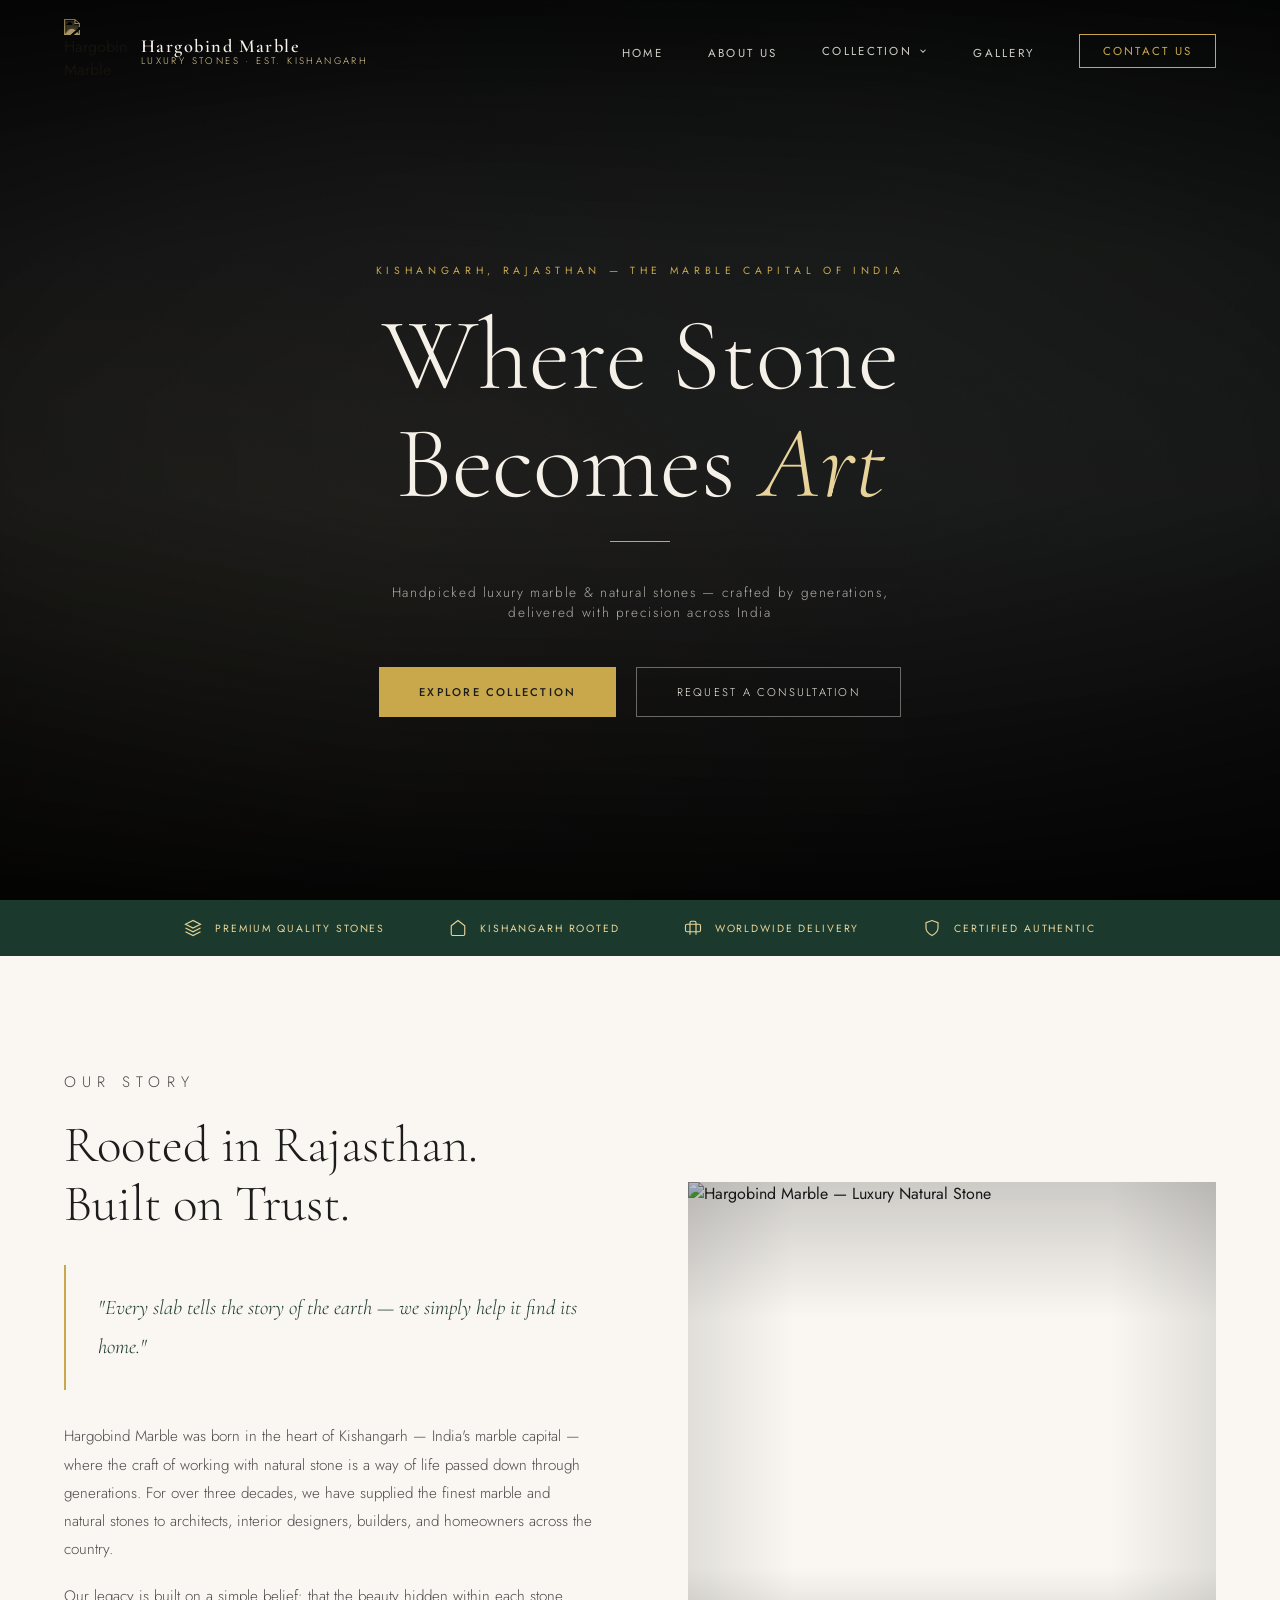
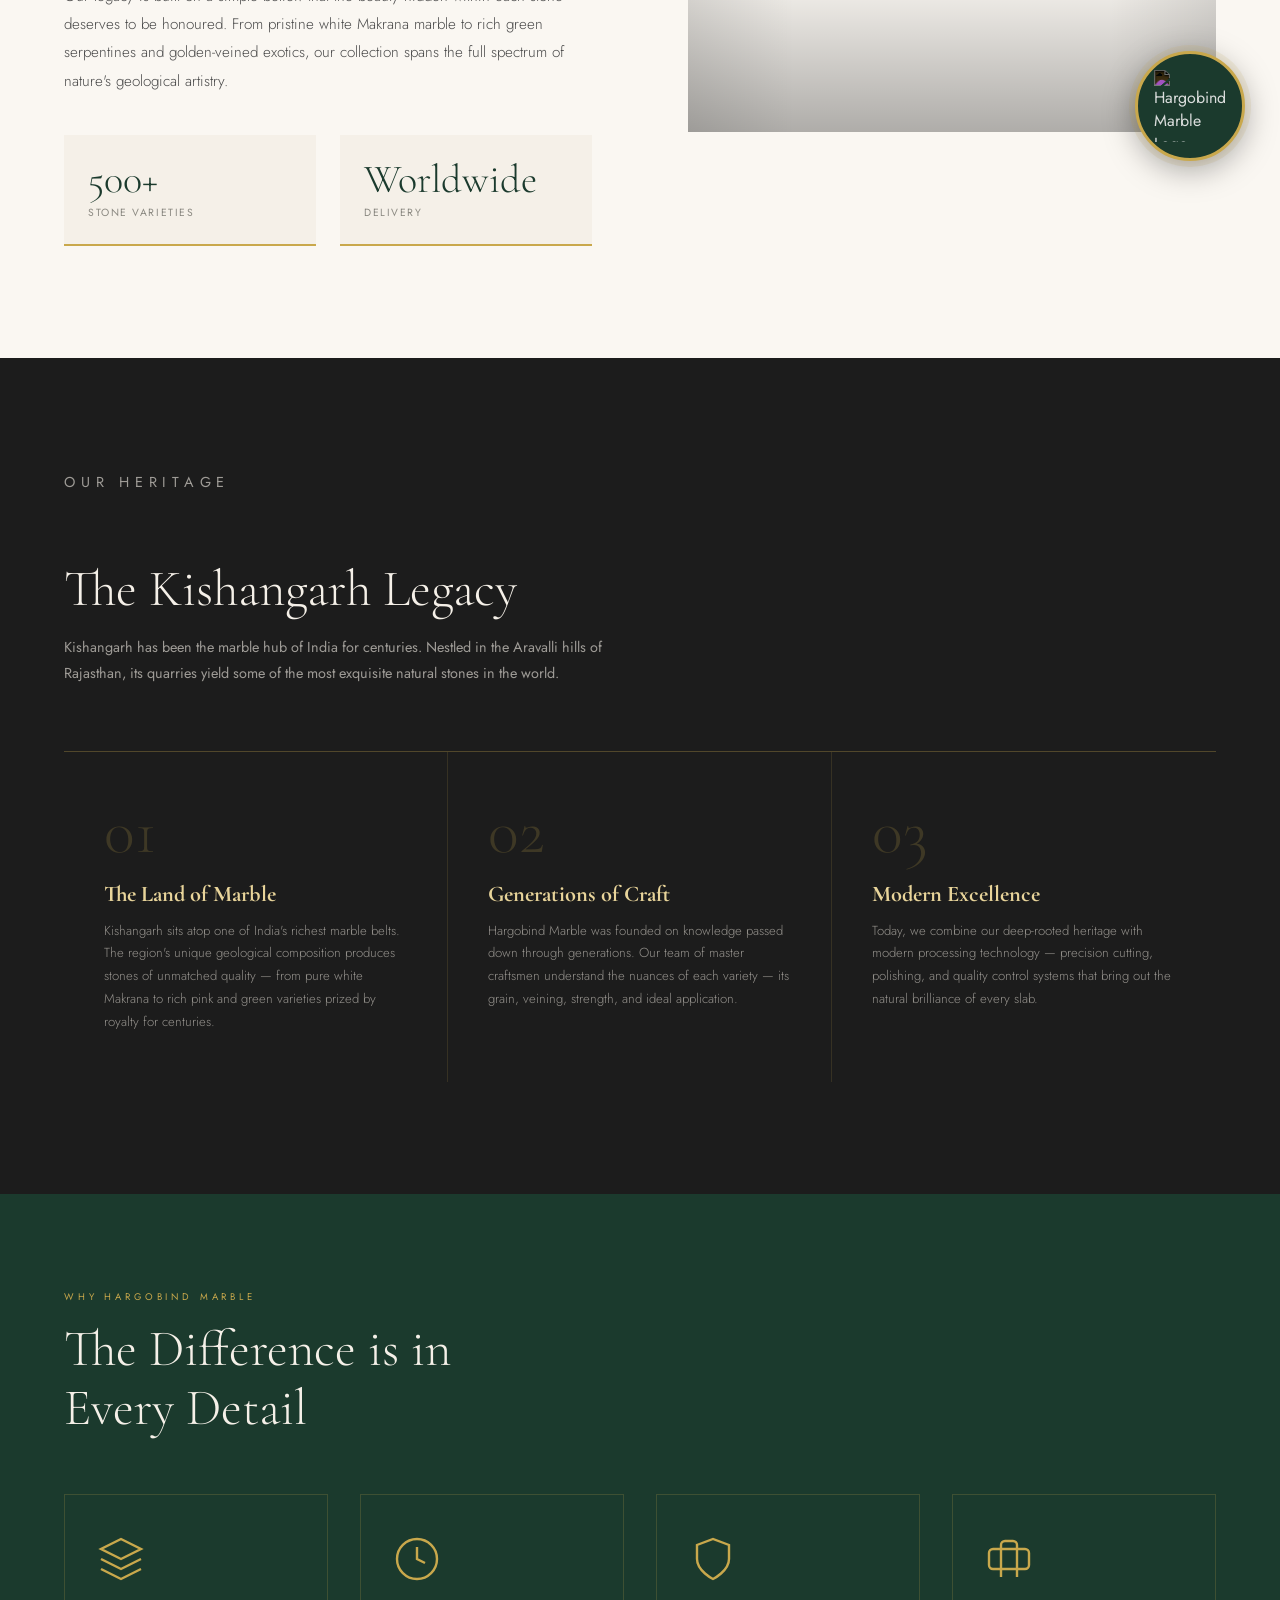
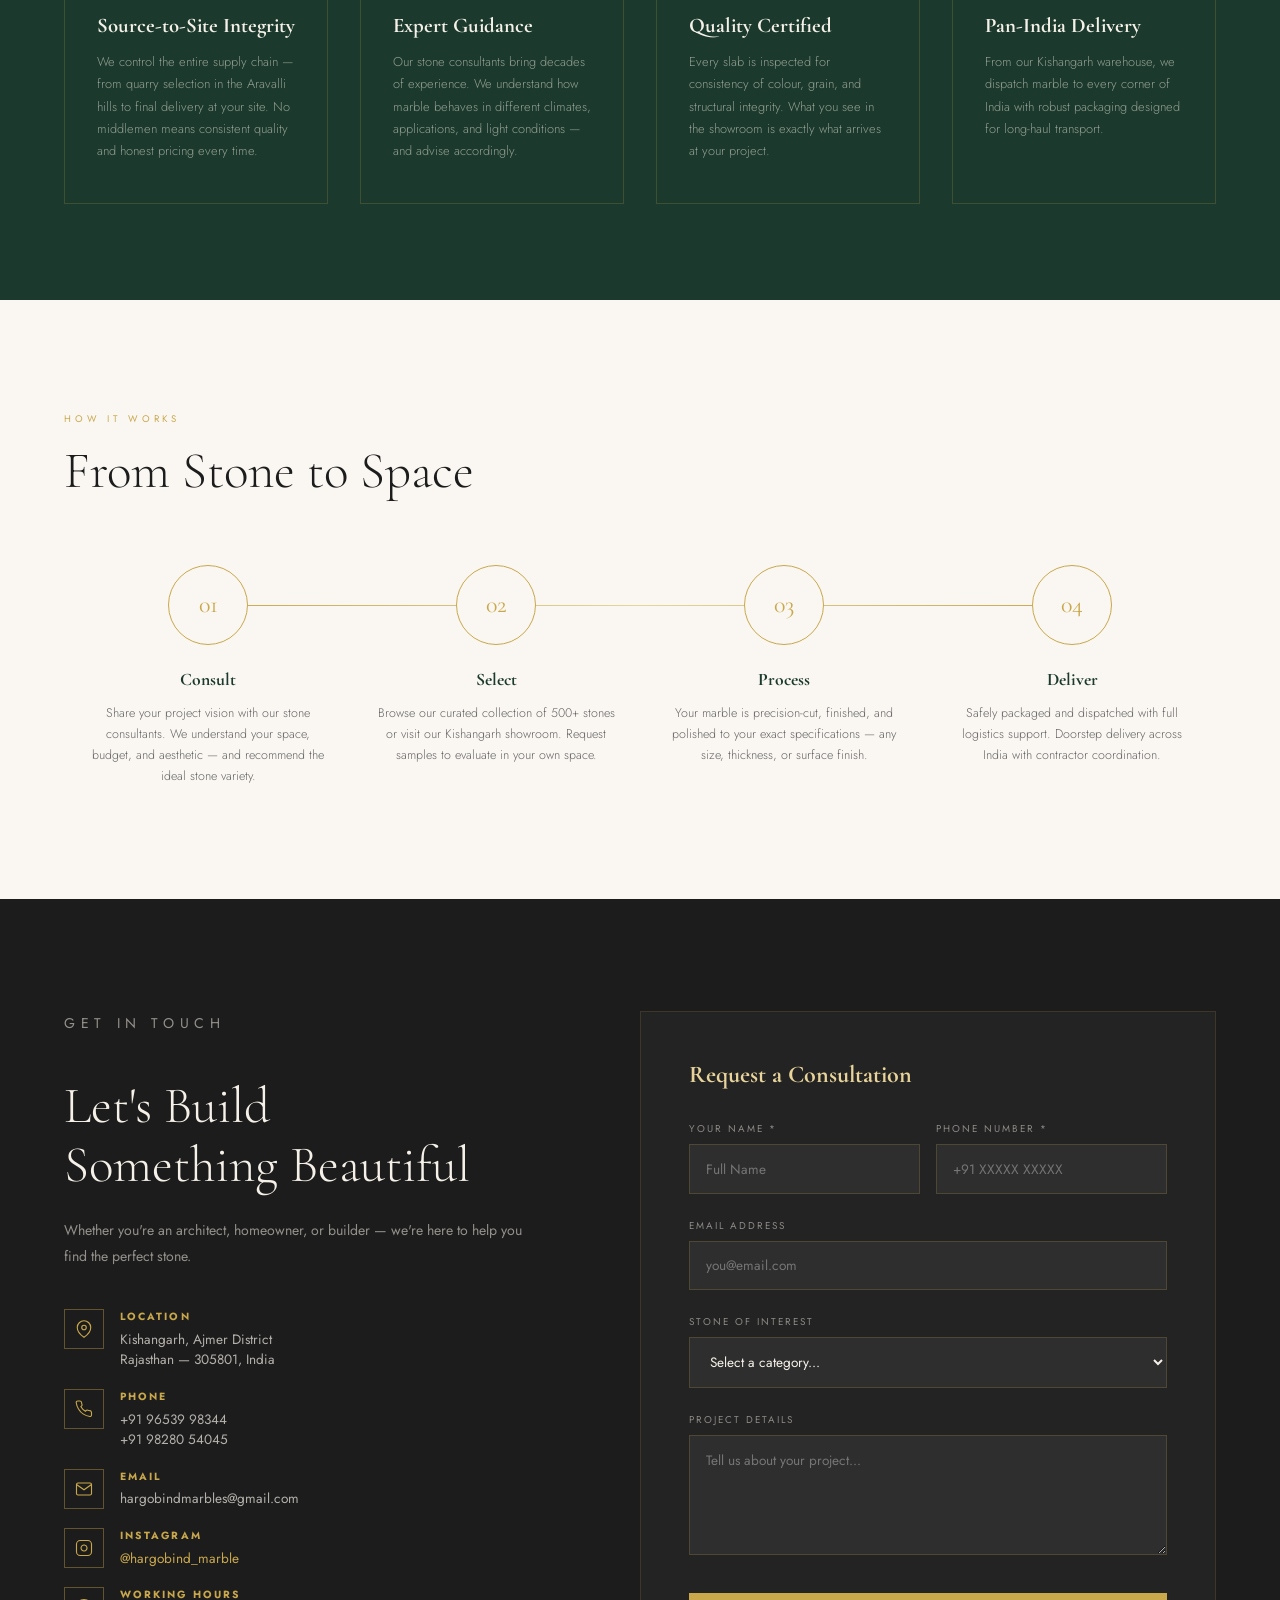
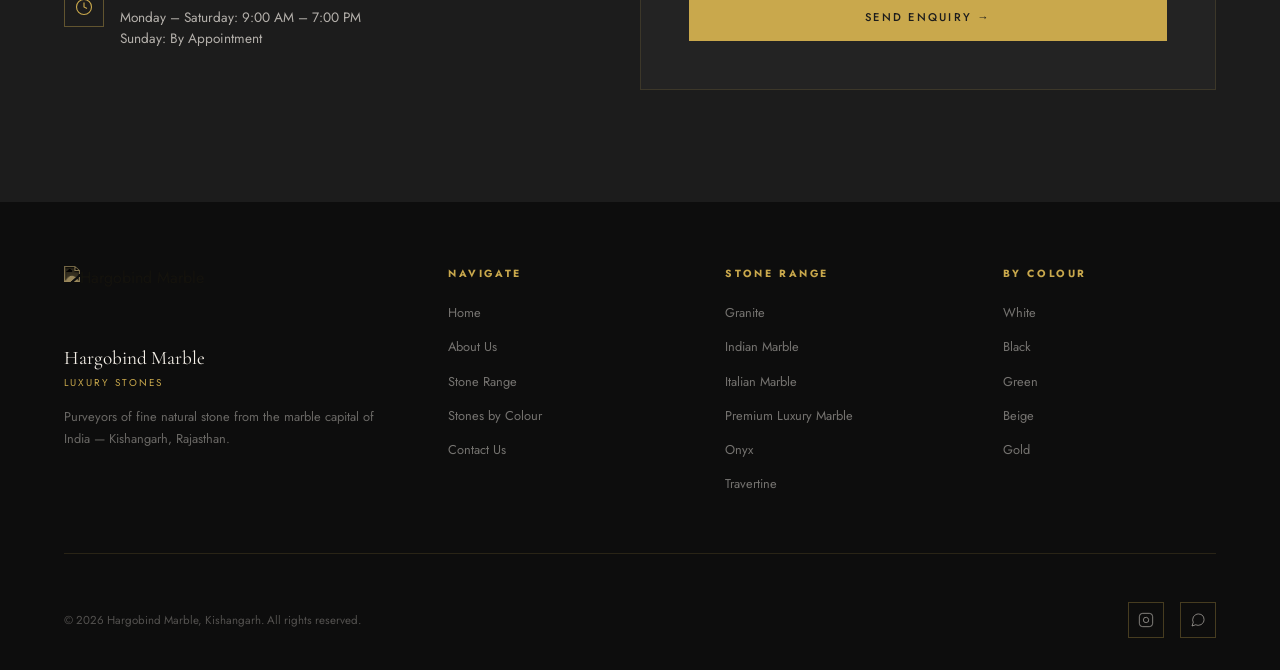
==== index.html @ e35b6e54 "Add files via upload" ====
<!DOCTYPE html>
<html lang="en">
<head>
  <meta charset="UTF-8">
  <meta name="viewport" content="width=device-width, initial-scale=1.0">
  <title>Hargobind Marble | Luxury Stones from Kishangarh, Rajasthan</title>
  <meta name="description" content="Hargobind Marble — premium luxury marble and natural stones sourced from the heart of Kishangarh, Rajasthan. Explore our exquisite marble collection for flooring, countertops, and architectural masterpieces.">
  <meta name="keywords" content="Hargobind Marble, luxury marble, Kishangarh marble, Rajasthan marble, natural stones, marble flooring, Italian marble India, marble supplier, granite, onyx, travertine, limestone">
  <meta name="author" content="Hargobind Marble">
  <meta name="robots" content="index, follow">
  <link rel="canonical" href="https://hargobindmarble.com">
  <meta property="og:title" content="Hargobind Marble | Luxury Stones from Kishangarh">
  <meta property="og:description" content="Premium marble and luxury stones from the marble capital of India — Kishangarh, Rajasthan.">
  <meta property="og:type" content="website">
  <script type="application/ld+json">{"@context":"https://schema.org","@type":"LocalBusiness","name":"Hargobind Marble","description":"Luxury marble and natural stone supplier from Kishangarh, Rajasthan","url":"https://hargobindmarble.com","address":{"@type":"PostalAddress","addressLocality":"Kishangarh","addressRegion":"Rajasthan","addressCountry":"IN"}}</script>
  <link rel="preconnect" href="https://fonts.googleapis.com">
  <link href="https://fonts.googleapis.com/css2?family=Cormorant+Garamond:ital,wght@0,300;0,400;0,600;1,300;1,400&family=Jost:wght@200;300;400;500&display=swap" rel="stylesheet">
  <style>
    :root {
      --gold: #C9A84C; --gold-light: #E8D49A; --dark-green: #1B3A2D;
      --cream: #F5F0E8; --charcoal: #1C1C1C; --warm-white: #FAF7F2; --stone-gray: #8A8880;
    }
    *, *::before, *::after { margin:0; padding:0; box-sizing:border-box; }
    html { scroll-behavior: smooth; }
    body { font-family:'Jost',sans-serif; background:var(--charcoal); color:var(--cream); overflow-x:hidden; }

    /* ── PAGE SYSTEM ── */
    .page { display:none; opacity:0; }
    .page.active { display:block; animation:pageFadeIn .35s ease forwards; }
    @keyframes pageFadeIn { from{opacity:0;transform:translateY(10px)} to{opacity:1;transform:translateY(0)} }

    /* ── Indian Marble Detail Page ── */
    .im-detail-back {
      display:inline-flex; align-items:center; gap:.5rem;
      font-size:.65rem; letter-spacing:.18em; text-transform:uppercase;
      color:rgba(245,240,232,.45); cursor:pointer; transition:color .25s;
      background:none; border:none; font-family:'Jost',sans-serif;
      padding:0; margin-bottom:2rem;
    }
    .im-detail-back:hover { color:var(--gold); }
    .im-detail-back svg { transition:transform .25s; }
    .im-detail-back:hover svg { transform:translateX(-3px); }
    .im-detail-title {
      font-family:'Cormorant Garamond',serif;
      font-size:clamp(2.2rem,4vw,3.8rem); font-weight:300;
      color:var(--cream); margin-bottom:.5rem; line-height:1.1;
    }
    .im-detail-subtitle {
      font-size:.7rem; letter-spacing:.2em; text-transform:uppercase;
      color:var(--gold); margin-bottom:3rem;
    }
    .im-photo-grid {
      columns:3; column-gap:1rem;
    }
    .im-photo-grid .im-photo-item {
      break-inside:avoid; margin-bottom:1rem;
      overflow:hidden; cursor:pointer; position:relative;
    }
    .im-photo-grid .im-photo-item img {
      width:100%; display:block;
      transition:transform .6s ease, filter .4s ease;
    }
    .im-photo-grid .im-photo-item:hover img {
      transform:scale(1.04); filter:brightness(1.08);
    }
    .im-photo-tag {
      position:absolute; bottom:0; left:0; right:0;
      background:linear-gradient(to top, rgba(0,0,0,.55) 0%, transparent 100%);
      padding:.5rem .7rem;
      font-size:.55rem; letter-spacing:.15em; text-transform:uppercase;
      color:rgba(245,240,232,.65); pointer-events:none;
    }
    @media(max-width:900px) { .im-photo-grid { columns:2; } }
    @media(max-width:500px) { .im-photo-grid { columns:1; } }

    /* ── NAV ── */
    nav {
      position:fixed; top:0; left:0; right:0; z-index:1000;
      display:flex; align-items:center; justify-content:space-between;
      padding:1.2rem 4rem;
      transition:background 0.5s ease, padding 0.4s ease;
    }
    nav.scrolled {
      background:rgba(27,58,45,0.96); backdrop-filter:blur(12px);
      padding:0.8rem 4rem; box-shadow:0 2px 30px rgba(0,0,0,0.3);
    }
    nav.solid { background:rgba(27,58,45,0.98); padding:0.8rem 4rem; box-shadow:0 2px 30px rgba(0,0,0,0.3); }
    .nav-logo { display:flex; align-items:center; gap:0.8rem; text-decoration:none; cursor:pointer; }
    .nav-logo img {
      height:64px; width:64px; object-fit:contain;
      /* PNG has black bg removed — invert to white then tint gold */
      filter: invert(1) sepia(1) saturate(1.4) hue-rotate(5deg) brightness(1.1);
      opacity:0.92;
      transition:opacity .3s, filter .3s;
    }
    .nav-logo:hover img { opacity:1; filter: invert(1) sepia(1) saturate(2) hue-rotate(5deg) brightness(1.2); }
    .nav-brand-text { display:flex; flex-direction:column; line-height:1.1; }
    .nav-brand-name { font-family:'Cormorant Garamond',serif; font-size:1.15rem; font-weight:600; color:var(--cream); letter-spacing:0.08em; }
    .nav-brand-tagline { font-size:0.6rem; font-weight:300; letter-spacing:0.25em; color:var(--gold-light); text-transform:uppercase; }
    .nav-links { display:flex; gap:2.8rem; list-style:none; align-items:center; }
    .nav-links > li { position:relative; }
    .nav-links a {
      text-decoration:none; font-size:0.72rem; font-weight:400; letter-spacing:0.2em;
      text-transform:uppercase; color:rgba(245,240,232,0.85); transition:color 0.3s; position:relative;
      background:none; border:none; cursor:pointer; font-family:'Jost',sans-serif; display:inline-block;
    }
    .nav-links a::after {
      content:''; position:absolute; bottom:-4px; left:0; width:0; height:1px;
      background:var(--gold); transition:width 0.35s ease;
    }
    .nav-links a:hover { color:var(--gold-light); }
    .nav-links a:hover::after { width:100%; }
    .nav-cta {
      background:transparent !important; border:1px solid var(--gold) !important;
      color:var(--gold) !important; padding:0.5rem 1.4rem !important;
    }
    .nav-cta:hover { background:var(--gold) !important; color:var(--charcoal) !important; }
    .nav-cta::after { display:none !important; }

    /* ── COLLECTION DROPDOWN ── */
    .nav-collection-trigger { position:relative; }
    .nav-collection-trigger > a { display:flex !important; align-items:center; gap:0.4rem; }
    .nav-collection-trigger > a svg { transition:transform 0.3s; flex-shrink:0; }
    .nav-collection-trigger:hover > a svg { transform:rotate(180deg); }

    /* Wrapper sits flush at top:100% with padding-top as the visual gap.
       This means the hover area is unbroken — no gap for the cursor to escape through. */
    .collection-dropdown {
      position:absolute; top:100%;
      right:-6rem;          /* aligns right edge of panel with right edge of nav area */
      left:auto;
      transform:translateY(-8px);
      padding-top:1rem; width:720px;
      opacity:0; visibility:hidden; pointer-events:none;
      transition:opacity 0.25s ease, visibility 0.25s, transform 0.25s ease;
    }
    .nav-collection-trigger:hover .collection-dropdown {
      opacity:1; visibility:visible; pointer-events:all;
      transform:translateY(0);
    }

    /* The visible box lives inside the wrapper */
    .collection-dropdown-box {
      background: #0f1611;
      border:1px solid rgba(201,168,76,0.2);
      box-shadow:0 20px 60px rgba(0,0,0,0.7);
      position:relative;
      isolation: isolate;
    }
    /* Arrow tip — positioned to sit under the Collection trigger word */
    .collection-dropdown-box::before {
      content:''; position:absolute; top:-6px; right:7.5rem;
      width:12px; height:12px; background:#0f1611;
      border-left:1px solid rgba(201,168,76,0.2); border-top:1px solid rgba(201,168,76,0.2);
      transform:rotate(45deg);
      z-index:1;
    }

    .dropdown-inner {
      display:grid;
      grid-template-columns:1fr 1fr 0.72fr;
    }

    .dropdown-col {
      padding:1.8rem 1.6rem;
      background:#0f1611;
    }
    .dropdown-col:not(:last-child) { border-right:1px solid rgba(201,168,76,0.15); }

    .dropdown-col-header {
      display:flex; align-items:center; gap:0.7rem;
      font-size:0.6rem; letter-spacing:0.35em; text-transform:uppercase;
      color:var(--gold); margin-bottom:1.2rem; cursor:pointer;
      transition:color 0.25s; padding-bottom:0.8rem;
      border-bottom:1px solid rgba(201,168,76,0.2);
    }
    .dropdown-col-header:hover { color:var(--gold-light); }
    .dropdown-col-header svg { flex-shrink:0; }

    .dropdown-list { list-style:none; display:flex; flex-direction:column; gap:0.15rem; }
    .dropdown-list li a {
      display:flex; align-items:center; gap:0.6rem;
      padding:0.4rem 0.5rem; font-size:0.75rem; letter-spacing:0.08em;
      color:rgba(245,240,232,0.6); text-decoration:none;
      transition:all 0.2s; border-radius:2px;
      font-family:'Jost',sans-serif; cursor:pointer;
    }
    .dropdown-list li a:hover {
      color:var(--cream); background:rgba(201,168,76,0.08); padding-left:0.9rem;
    }
    .dropdown-list li a:hover::after { display:none; }
    /* Sub-items indented under a parent range */
    .dropdown-list li.dropdown-sub a {
      font-size:0.68rem; letter-spacing:0.06em;
      padding-left:1.4rem; color:rgba(245,240,232,0.4);
      position:relative;
    }
    .dropdown-list li.dropdown-sub a::before {
      content:''; position:absolute; left:0.7rem; top:50%;
      width:4px; height:1px; background:rgba(201,168,76,0.4);
    }
    .dropdown-list li.dropdown-sub a:hover {
      color:var(--gold-light); background:rgba(201,168,76,0.06); padding-left:1.7rem;
    }
    .colour-pip {
      width:9px; height:9px; border-radius:50%; flex-shrink:0;
      border:1px solid rgba(255,255,255,0.15);
    }

    /* Custom Designs — feature cards */
    .dropdown-design-cards {
      display:flex; flex-direction:column; gap:0.7rem; margin-top:0.2rem;
    }
    .dropdown-design-card {
      border:1px solid rgba(201,168,76,0.15);
      padding:0.9rem 1rem;
      cursor:pointer;
      transition:border-color 0.25s, background 0.25s;
      border-radius:2px; position:relative; overflow:hidden;
    }
    .dropdown-design-card:hover {
      border-color:rgba(201,168,76,0.5);
      background:rgba(201,168,76,0.06);
    }
    .dropdown-design-card-icon {
      display:block; margin-bottom:0.5rem;
      stroke:var(--gold); opacity:0.65; width:22px; height:22px;
    }
    .dropdown-design-card-title {
      font-family:'Cormorant Garamond',serif;
      font-size:1rem; color:var(--cream); letter-spacing:0.03em;
      margin-bottom:0.2rem;
    }
    .dropdown-design-card-desc {
      font-size:0.58rem; letter-spacing:0.12em;
      color:rgba(245,240,232,0.35); text-transform:uppercase;
    }
    .dropdown-design-card-arrow {
      position:absolute; bottom:0.7rem; right:0.8rem;
      font-size:0.7rem; color:var(--gold);
      opacity:0; transition:opacity 0.2s, transform 0.2s;
    }
    .dropdown-design-card:hover .dropdown-design-card-arrow {
      opacity:1; transform:translateX(3px);
    }

    .dropdown-footer {
      grid-column:1/-1;
      border-top:1px solid rgba(201,168,76,0.15);
      padding:0.9rem 1.6rem; display:flex; align-items:center; justify-content:space-between;
      background:#0f1611;
    }
    .dropdown-footer-text { font-size:0.62rem; color:rgba(245,240,232,0.35); letter-spacing:0.12em; }
    .dropdown-footer-link {
      font-size:0.62rem; letter-spacing:0.15em; text-transform:uppercase;
      color:var(--gold); cursor:pointer; transition:color 0.25s;
    }
    .dropdown-footer-link:hover { color:var(--gold-light); }

    
    
    /* ── HAMBURGER ── */
    .hamburger { display:none; flex-direction:column; gap:5px; cursor:pointer; padding:0.5rem; }
    .hamburger span { display:block; width:24px; height:1px; background:var(--cream); transition:all 0.3s; }

    /* ── HERO ── */
    #home { position:relative; height:100vh; overflow:hidden; display:flex; align-items:center; justify-content:center; }
    .hero-video-container { position:absolute; inset:0; z-index:0; }
    .hero-video-container video {
      width:100%; height:100%; object-fit:cover;
      filter:saturate(0.85) brightness(0.9);
      animation:heroVideoFadeIn 1.8s ease both;
    }
    @keyframes heroVideoFadeIn {
      from { opacity:0; transform:scale(1.04); }
      to   { opacity:1; transform:scale(1); }
    }
    /* Subtle vignette — darkens edges only, centre stays bright */
    .video-bg {
      position:absolute; inset:0; z-index:1; pointer-events:none;
      background:
        radial-gradient(ellipse 120% 100% at 50% 50%, transparent 40%, rgba(0,0,0,.55) 100%),
        radial-gradient(ellipse at 10% 90%, rgba(201,168,76,.06) 0%, transparent 50%),
        radial-gradient(ellipse at 90% 10%, rgba(27,58,45,.12) 0%, transparent 50%);
    }
    /* Fine grain texture — very subtle, just adds premium feel */
    .hero-marble-overlay {
      position:absolute; inset:0; z-index:2; pointer-events:none;
      background-image:url("data:image/svg+xml,%3Csvg xmlns='http://www.w3.org/2000/svg' width='600' height='600'%3E%3Cfilter id='n'%3E%3CfeTurbulence type='fractalNoise' baseFrequency='0.65' numOctaves='3' stitchTiles='stitch'/%3E%3C/filter%3E%3Crect width='600' height='600' filter='url(%23n)' opacity='0.03'/%3E%3C/svg%3E");
      opacity:0.5; mix-blend-mode:overlay;
    }
    /* Top + bottom gradient — nav area dark, bottom fade, centre stays visible */
    .hero-gradient-overlay {
      position:absolute; inset:0; z-index:3; pointer-events:none;
      background:
        linear-gradient(to bottom,
          rgba(0,0,0,.72)  0%,
          rgba(0,0,0,.45) 12%,
          rgba(0,0,0,.15) 28%,
          rgba(0,0,0,.05) 45%,
          rgba(0,0,0,.05) 55%,
          rgba(0,0,0,.5)  80%,
          rgba(0,0,0,.82) 100%),
        linear-gradient(to right, rgba(0,0,0,.18) 0%, transparent 30%, transparent 70%, rgba(0,0,0,.18) 100%);
    }
    .hero-content {
      position:relative; z-index:4; text-align:center; max-width:820px;
      padding:5rem 2rem 0; animation:fadeInUp 1.4s ease both;
    }
    @keyframes fadeInUp { from{opacity:0;transform:translateY(30px)} to{opacity:1;transform:translateY(0)} }
    .hero-eyebrow { font-size:0.65rem; letter-spacing:0.45em; text-transform:uppercase; color:var(--gold); margin-bottom:1.5rem; animation:fadeInUp 1.2s .2s ease both; }
    .hero-title { font-family:'Cormorant Garamond',serif; font-size:clamp(3.5rem,8vw,7rem); font-weight:300; line-height:1.05; color:var(--cream); margin-bottom:1.5rem; animation:fadeInUp 1.2s .4s ease both; }
    .hero-title em { font-style:italic; color:var(--gold-light); }
    .hero-subtitle { font-size:0.85rem; font-weight:300; letter-spacing:0.12em; color:rgba(245,240,232,.7); margin-bottom:2.8rem; animation:fadeInUp 1.2s .6s ease both; }
    .hero-divider { width:60px; height:1px; background:var(--gold); margin:0 auto 2.5rem; animation:scaleX 1.2s .8s ease both; transform-origin:center; }
    @keyframes scaleX { from{transform:scaleX(0);opacity:0} to{transform:scaleX(1);opacity:1} }
    .hero-buttons { display:flex; gap:1.2rem; justify-content:center; animation:fadeInUp 1.2s 1s ease both; }
    .btn-primary { display:inline-block; padding:1rem 2.5rem; background:var(--gold); color:var(--charcoal); text-decoration:none; font-size:0.7rem; font-weight:500; letter-spacing:0.2em; text-transform:uppercase; transition:all .3s; cursor:pointer; border:none; font-family:'Jost',sans-serif; }
    .btn-primary:hover { background:var(--gold-light); transform:translateY(-2px); }
    .btn-secondary { display:inline-block; padding:1rem 2.5rem; border:1px solid rgba(245,240,232,.4); color:var(--cream); text-decoration:none; font-size:0.7rem; font-weight:300; letter-spacing:0.2em; text-transform:uppercase; transition:all .3s; cursor:pointer; background:none; font-family:'Jost',sans-serif; }
    .btn-secondary:hover { border-color:var(--gold); color:var(--gold-light); transform:translateY(-2px); }

    /* ── HERITAGE STRIP ── */
    .heritage-strip { background:var(--dark-green); padding:1.2rem 4rem; display:flex; justify-content:center; align-items:center; gap:4rem; flex-wrap:wrap; }
    .heritage-item { display:flex; align-items:center; gap:0.8rem; font-size:0.65rem; letter-spacing:0.18em; text-transform:uppercase; color:var(--gold-light); }

    /* ── COMMON SECTION ── */
    .section-label { font-size:0.6rem; letter-spacing:0.4em; text-transform:uppercase; color:var(--gold); margin-bottom:1rem; }
    .section-heading { font-family:'Cormorant Garamond',serif; font-size:clamp(2.2rem,4vw,3.5rem); font-weight:300; line-height:1.15; }

    /* ── ABOUT ── */
    #about { background:var(--warm-white); color:var(--charcoal); padding:7rem 0; overflow:hidden; }
    .about-inner { max-width:1300px; margin:0 auto; padding:0 4rem; display:grid; grid-template-columns:1fr 1fr; gap:6rem; align-items:center; }
    .about-text .section-heading { margin-bottom:1.5rem; color:var(--charcoal); }
    .about-text p { font-size:0.95rem; line-height:1.85; color:#4a4a4a; margin-bottom:1.2rem; font-weight:300; }
    .about-quote { margin:2rem 0; padding:1.5rem 0 1.5rem 2rem; border-left:2px solid var(--gold); }
    .about-quote p { font-family:'Cormorant Garamond',serif; font-size:1.3rem; font-style:italic; color:var(--dark-green) !important; margin-bottom:0 !important; }
    .about-stats { display:grid; grid-template-columns:1fr 1fr; gap:1.5rem; margin-top:2.5rem; }
    .stat-card { padding:1.5rem; background:var(--cream); border-bottom:2px solid var(--gold); }
    .stat-number { font-family:'Cormorant Garamond',serif; font-size:2.5rem; font-weight:300; color:var(--dark-green); line-height:1; }
    .stat-label { font-size:0.65rem; letter-spacing:0.15em; text-transform:uppercase; color:var(--stone-gray); margin-top:0.4rem; }
    .about-visual { position:relative; }
    .about-img-wrap {
      width:100%; height:550px; overflow:hidden; position:relative;
    }
    .about-img-wrap img {
      width:100%; height:100%; object-fit:cover; display:block;
      transition:transform 1.2s ease;
    }
    .about-img-wrap:hover img { transform:scale(1.04); }
    /* Subtle gold-tinted vignette at edges to frame the photo */
    .about-img-wrap::after {
      content:''; position:absolute; inset:0; pointer-events:none;
      background:
        linear-gradient(to bottom, rgba(0,0,0,.18) 0%, transparent 25%, transparent 70%, rgba(0,0,0,.3) 100%),
        linear-gradient(to right, rgba(0,0,0,.1) 0%, transparent 20%, transparent 80%, rgba(0,0,0,.1) 100%);
    }
    .about-logo-badge {
      position:absolute;
      bottom:-1.8rem; right:-1.8rem;
      width:110px; height:110px;
      background:var(--dark-green);
      border-radius:50%;
      display:flex; align-items:center; justify-content:center;
      z-index:3;
      border:3px solid var(--gold);
      box-shadow:0 8px 32px rgba(0,0,0,.35), 0 0 0 6px rgba(201,168,76,.12);
      transition:transform .4s ease, box-shadow .4s ease;
    }
    .about-logo-badge:hover {
      transform:scale(1.06);
      box-shadow:0 12px 40px rgba(0,0,0,.4), 0 0 0 8px rgba(201,168,76,.18);
    }
    .about-logo-badge img {
      width:72px; height:72px; object-fit:contain;
      /* Invert dark initials to white/cream against dark green background */
      filter: invert(1) brightness(1.05);
      opacity:0.9;
    }

    /* ── HERITAGE TIMELINE ── */
    .heritage-section { background:var(--charcoal); padding:7rem 0; overflow:hidden; }
    .heritage-inner { max-width:1300px; margin:0 auto; padding:0 4rem; }
    .heritage-inner .section-heading { color:var(--cream); margin-bottom:1rem; }
    .heritage-inner > p { font-size:0.9rem; color:rgba(245,240,232,.6); max-width:600px; margin-bottom:4rem; line-height:1.8; }
    .heritage-timeline { display:grid; grid-template-columns:repeat(3,1fr); gap:0; border-top:1px solid rgba(201,168,76,.3); }
    .timeline-item { padding:3rem 2.5rem; border-right:1px solid rgba(201,168,76,.15); transition:background .4s; }
    .timeline-item:last-child { border-right:none; }
    .timeline-item:hover { background:rgba(201,168,76,.04); }
    .timeline-number { font-family:'Cormorant Garamond',serif; font-size:4rem; font-weight:300; color:rgba(201,168,76,.2); line-height:1; margin-bottom:1rem; }
    .timeline-title { font-family:'Cormorant Garamond',serif; font-size:1.4rem; color:var(--gold-light); margin-bottom:0.8rem; }
    .timeline-text { font-size:0.82rem; line-height:1.75; color:rgba(245,240,232,.55); font-weight:300; }

    /* ── WHY SECTION ── */
    .why-section { background:var(--dark-green); padding:6rem 0; }
    .why-inner { max-width:1300px; margin:0 auto; padding:0 4rem; }
    .why-inner .section-heading { color:var(--cream); margin-bottom:3.5rem; }
    .why-grid { display:grid; grid-template-columns:repeat(4,1fr); gap:2rem; }
    .why-card { padding:2.5rem 2rem; border:1px solid rgba(201,168,76,.2); transition:border-color .4s,transform .3s; }
    .why-card:hover { border-color:var(--gold); transform:translateY(-4px); }
    .why-icon { width:48px; height:48px; margin-bottom:1.5rem; color:var(--gold); }
    .why-title { font-family:'Cormorant Garamond',serif; font-size:1.3rem; color:var(--cream); margin-bottom:0.8rem; }
    .why-text { font-size:0.8rem; line-height:1.75; color:rgba(245,240,232,.55); font-weight:300; }

    /* ── PROCESS ── */
    .process-section { background:var(--warm-white); color:var(--charcoal); padding:7rem 0; }
    .process-inner { max-width:1300px; margin:0 auto; padding:0 4rem; }
    .process-inner .section-heading { margin-bottom:4rem; }
    .process-steps { display:grid; grid-template-columns:repeat(4,1fr); gap:0; position:relative; }
    .process-steps::before { content:''; position:absolute; top:2.5rem; left:12.5%; right:12.5%; height:1px; background:linear-gradient(to right,var(--gold),var(--gold-light),var(--gold)); z-index:0; }
    .process-step { text-align:center; padding:0 1.5rem; position:relative; z-index:1; }
    .step-circle { width:5rem; height:5rem; border-radius:50%; border:1px solid var(--gold); display:flex; align-items:center; justify-content:center; margin:0 auto 1.5rem; background:var(--warm-white); font-family:'Cormorant Garamond',serif; font-size:1.5rem; color:var(--gold); }
    .step-title { font-family:'Cormorant Garamond',serif; font-size:1.1rem; margin-bottom:0.8rem; color:var(--dark-green); }
    .step-text { font-size:0.78rem; line-height:1.7; color:#666; font-weight:300; }

    /* ── CONTACT ── */
    #contact-section { background:var(--charcoal); padding:7rem 0; }
    .contact-inner { max-width:1300px; margin:0 auto; padding:0 4rem; display:grid; grid-template-columns:1fr 1.2fr; gap:6rem; align-items:start; }
    .contact-left .section-heading { color:var(--cream); margin-bottom:1.5rem; }
    .contact-left > p { font-size:0.88rem; line-height:1.8; color:rgba(245,240,232,.55); margin-bottom:2.5rem; }
    .contact-details { display:flex; flex-direction:column; gap:1.2rem; }
    .contact-detail { display:flex; align-items:flex-start; gap:1rem; }
    .contact-detail-icon { width:40px; height:40px; border:1px solid rgba(201,168,76,.4); display:flex; align-items:center; justify-content:center; flex-shrink:0; color:var(--gold); }
    .contact-detail-text h4 { font-size:0.65rem; letter-spacing:0.2em; text-transform:uppercase; color:var(--gold); margin-bottom:0.3rem; }
    .contact-detail-text p { font-size:0.85rem; color:rgba(245,240,232,.7); line-height:1.5; }
    .contact-form-wrapper { background:rgba(255,255,255,.03); border:1px solid rgba(201,168,76,.15); padding:3rem; }
    .form-title { font-family:'Cormorant Garamond',serif; font-size:1.5rem; color:var(--gold-light); margin-bottom:2rem; }
    .form-group { margin-bottom:1.5rem; }
    .form-group label { display:block; font-size:0.62rem; letter-spacing:0.2em; text-transform:uppercase; color:rgba(245,240,232,.5); margin-bottom:0.5rem; }
    .form-group input,.form-group select,.form-group textarea { width:100%; background:rgba(255,255,255,.05); border:1px solid rgba(201,168,76,.2); color:var(--cream); padding:0.85rem 1rem; font-family:'Jost',sans-serif; font-size:0.85rem; outline:none; transition:border-color .3s; }
    .form-group input:focus,.form-group select:focus,.form-group textarea:focus { border-color:var(--gold); }
    .form-group select option { background:var(--charcoal); }
    .form-group textarea { height:120px; resize:vertical; }
    .form-row { display:grid; grid-template-columns:1fr 1fr; gap:1rem; }
    .form-submit { width:100%; padding:1rem; background:var(--gold); color:var(--charcoal); border:none; font-family:'Jost',sans-serif; font-size:0.7rem; font-weight:500; letter-spacing:0.2em; text-transform:uppercase; cursor:pointer; transition:background .3s; margin-top:0.5rem; }
    .form-submit:hover { background:var(--gold-light); }

    /* ── FOOTER ── */
    footer { background:#0d0d0d; padding:4rem 0 2rem; }
    .footer-inner { max-width:1300px; margin:0 auto; padding:0 4rem; }
    .footer-top { display:grid; grid-template-columns:1.5fr 1fr 1fr 1fr; gap:4rem; margin-bottom:3rem; padding-bottom:3rem; border-bottom:1px solid rgba(201,168,76,.15); }
    .footer-brand img {
      height:64px; width:auto; margin-bottom:1rem; display:block;
      /* Gold tint against the dark footer */
      filter: invert(1) sepia(1) saturate(1.4) hue-rotate(5deg) brightness(1.05);
      opacity:0.85;
    }
    .footer-brand-name { font-family:'Cormorant Garamond',serif; font-size:1.2rem; color:var(--cream); margin-bottom:0.3rem; }
    .footer-brand-tagline { font-size:0.62rem; letter-spacing:0.2em; text-transform:uppercase; color:var(--gold); margin-bottom:1rem; }
    .footer-brand p { font-size:0.8rem; line-height:1.7; color:rgba(245,240,232,.4); }
    .footer-col h5 { font-size:0.65rem; letter-spacing:0.25em; text-transform:uppercase; color:var(--gold); margin-bottom:1.2rem; }
    .footer-col ul { list-style:none; }
    .footer-col ul li { margin-bottom:0.7rem; }
    .footer-col ul li a { font-size:0.8rem; color:rgba(245,240,232,.45); text-decoration:none; transition:color .3s; cursor:pointer; }
    .footer-col ul li a:hover { color:var(--gold-light); }
    .footer-bottom { display:flex; justify-content:space-between; align-items:center; }
    .footer-bottom p { font-size:0.72rem; color:rgba(245,240,232,.3); }
    .footer-social { display:flex; gap:1rem; }
    .social-link { width:36px; height:36px; border:1px solid rgba(201,168,76,.3); display:flex; align-items:center; justify-content:center; color:rgba(245,240,232,.5); text-decoration:none; font-size:0.75rem; transition:all .3s; }
    .social-link:hover { border-color:var(--gold); color:var(--gold); }

    /* ══════════════════════════════════════
       COLLECTION PAGES
    ══════════════════════════════════════ */
    #page-range, #page-colour {
      background:var(--charcoal); min-height:100vh; padding-top:0;
    }

    /* Page hero banner */
    .coll-hero {
      background:linear-gradient(135deg,#0f1a12 0%,#1a2a1e 50%,#0d1510 100%);
      padding:9rem 4rem 4rem;
      border-bottom:1px solid rgba(201,168,76,.15);
      position:relative; overflow:hidden;
    }
    .coll-hero::before {
      content:''; position:absolute; inset:0;
      background:repeating-linear-gradient(25deg,transparent,transparent 50px,rgba(201,168,76,.02) 50px,rgba(201,168,76,.02) 51px);
    }
    .coll-hero-inner { max-width:1300px; margin:0 auto; position:relative; z-index:1; }
    .coll-breadcrumb { display:flex; align-items:center; gap:0.6rem; font-size:0.62rem; letter-spacing:0.2em; text-transform:uppercase; color:rgba(245,240,232,.4); margin-bottom:1.5rem; }
    .coll-breadcrumb a { color:var(--gold); cursor:pointer; transition:color .25s; }
    .coll-breadcrumb a:hover { color:var(--gold-light); }
    .coll-breadcrumb span { color:rgba(245,240,232,.3); }
    .coll-hero h1 { font-family:'Cormorant Garamond',serif; font-size:clamp(2.5rem,5vw,4.5rem); font-weight:300; color:var(--cream); margin-bottom:0.8rem; }
    .coll-hero p { font-size:0.85rem; color:rgba(245,240,232,.5); font-weight:300; max-width:500px; }

    /* Filter bar on collection pages */
    .coll-filter-bar {
      background:rgba(255,255,255,.02); border-bottom:1px solid rgba(201,168,76,.12);
      padding:1.2rem 4rem; position:sticky; top:70px; z-index:100;
      backdrop-filter:blur(8px);
    }
    .coll-filter-bar-inner { max-width:1300px; margin:0 auto; display:flex; align-items:center; gap:0.8rem; flex-wrap:wrap; }
    .coll-filter-label { font-size:0.6rem; letter-spacing:0.3em; text-transform:uppercase; color:var(--gold); margin-right:0.5rem; white-space:nowrap; }
    .coll-pill {
      padding:0.35rem 1.1rem; border:1px solid rgba(245,240,232,.15);
      background:transparent; font-family:'Jost',sans-serif; font-size:0.63rem;
      letter-spacing:0.12em; text-transform:uppercase; cursor:pointer;
      color:rgba(245,240,232,.55); transition:all .25s; white-space:nowrap;
      display:flex; align-items:center; gap:0.4rem;
    }
    .coll-pill:hover { border-color:rgba(201,168,76,.5); color:var(--cream); }
    .coll-pill.active { background:var(--dark-green); border-color:var(--dark-green); color:var(--cream); }
    .coll-pill .cpip { width:8px; height:8px; border-radius:50%; flex-shrink:0; border:1px solid rgba(255,255,255,.2); }
    .coll-results-count { margin-left:auto; font-size:0.65rem; letter-spacing:0.15em; color:rgba(245,240,232,.35); white-space:nowrap; }

    /* Grid on collection pages */
    .coll-grid-wrap { max-width:1300px; margin:0 auto; padding:3.5rem 4rem 6rem; }

    /* Gallery page */
    #gallery-grid > div img { transition:transform .7s ease, filter .4s ease; }
    #gallery-grid > div:hover img { transform:scale(1.06); filter:brightness(1.08); }
    .coll-grid { display:grid; grid-template-columns:repeat(4,1fr); gap:1.2rem; }

    .stone-card {
      position:relative; overflow:hidden; cursor:pointer;
      background:#111; transition:transform .4s;
    }
    .stone-card:hover { transform:translateY(-4px); }
    .stone-card-img {
      width:100%; aspect-ratio:3/4; object-fit:cover;
      transition:transform .7s ease; display:block;
    }
    .stone-card:hover .stone-card-img { transform:scale(1.06); }

    /* CSS marble swatches (until real images are added) */
    .stone-swatch { width:100%; aspect-ratio:3/4; transition:transform .7s ease; position:relative; display:block; }
    .stone-card:hover .stone-swatch { transform:scale(1.04); }
    .sw-white   { background:linear-gradient(150deg,#f4f0e8,#e8e2d8,#f0ece4,#ddd8ce); }
    .sw-white::before   { content:'';position:absolute;inset:0;background:repeating-linear-gradient(22deg,transparent,transparent 35px,rgba(180,160,130,.1) 35px,rgba(180,160,130,.1) 36px); }
    .sw-black   { background:linear-gradient(140deg,#1a1818,#2a2624,#1e1c1a,#302c28); }
    .sw-black::before   { content:'';position:absolute;inset:0;background:repeating-linear-gradient(-18deg,transparent,transparent 28px,rgba(255,255,255,.07) 28px,rgba(255,255,255,.07) 29px); }
    .sw-green   { background:linear-gradient(130deg,#1e4030,#2a5840,#1a3828,#305048); }
    .sw-green::before   { content:'';position:absolute;inset:0;background:repeating-linear-gradient(38deg,transparent,transparent 35px,rgba(255,255,255,.08) 35px,rgba(255,255,255,.08) 36px); }
    .sw-beige   { background:linear-gradient(140deg,#d8c8a8,#c8b898,#d4c4a4,#c0b090); }
    .sw-beige::before   { content:'';position:absolute;inset:0;background:repeating-linear-gradient(-25deg,transparent,transparent 30px,rgba(100,80,50,.1) 30px,rgba(100,80,50,.1) 31px); }
    .sw-gold    { background:linear-gradient(130deg,#c8a040,#b89030,#d4ac50,#a88028); }
    .sw-gold::before    { content:'';position:absolute;inset:0;background:radial-gradient(ellipse at 40% 40%,rgba(255,220,100,.2) 0%,transparent 60%); }
    .sw-grey    { background:linear-gradient(145deg,#8a8680,#706c68,#7e7a74,#686460); }
    .sw-grey::before    { content:'';position:absolute;inset:0;background:repeating-linear-gradient(15deg,transparent,transparent 40px,rgba(255,255,255,.06) 40px,rgba(255,255,255,.06) 41px); }
    .sw-brown   { background:linear-gradient(140deg,#6a4028,#7e5034,#5c3820,#7a4c30); }
    .sw-brown::before   { content:'';position:absolute;inset:0;background:repeating-linear-gradient(30deg,transparent,transparent 32px,rgba(255,200,150,.08) 32px,rgba(255,200,150,.08) 33px); }
    .sw-cream   { background:linear-gradient(140deg,#f2ede0,#e8e0d0,#eee8d8,#e0d8c8); }
    .sw-pink    { background:linear-gradient(140deg,#d890a0,#c87888,#d09898,#c07080); }
    .sw-blue    { background:linear-gradient(130deg,#2a4868,#384e78,#2c4460,#405870); }
    .sw-red     { background:linear-gradient(140deg,#8a1810,#a82018,#781008,#981810); }
    .sw-orange  { background:linear-gradient(140deg,#c05820,#d86828,#b04818,#c86020); }
    .sw-purple  { background:linear-gradient(140deg,#504068,#604878,#484060,#586070); }
    .sw-yellow  { background:linear-gradient(140deg,#c8a820,#d8b828,#b89818,#c8a820); }
    .sw-multi   { background:linear-gradient(140deg,#c8a040 0%,#2a5840 33%,#1a1818 66%,#d8c8a8 100%); }
    .sw-granite { background:linear-gradient(145deg,#3a3835,#4a4845,#2e2c2a,#424040); }
    .sw-granite::before { content:'';position:absolute;inset:0;background:radial-gradient(circle at 20% 30%,rgba(201,168,76,.15) 0%,transparent 20%),radial-gradient(circle at 70% 70%,rgba(255,255,255,.1) 0%,transparent 15%); }
    .sw-onyx    { background:linear-gradient(130deg,#0a0808,#1a1614,#120e0c,#201a18); }
    .sw-onyx::before    { content:'';position:absolute;inset:0;background:repeating-linear-gradient(55deg,transparent,transparent 18px,rgba(201,168,76,.12) 18px,rgba(201,168,76,.12) 19px); }
    .sw-travertine { background:linear-gradient(140deg,#d4c4a0,#c4b490,#cec0a0,#bab088); }
    .sw-travertine::before { content:'';position:absolute;inset:0;background:repeating-linear-gradient(0deg,transparent,transparent 12px,rgba(100,80,40,.12) 12px,rgba(100,80,40,.12) 13px); }
    .sw-limestone { background:linear-gradient(140deg,#c8c0b0,#b8b0a0,#c0b8a8,#a8a098); }
    .sw-vietnam { background:linear-gradient(140deg,#d0c0a0,#c0b090,#cab8a0,#b0a888); }
    .sw-italian { background:linear-gradient(150deg,#f0ece4,#e4ddd4,#eee8e0,#d8d0c8); }
    .sw-italian::before { content:'';position:absolute;inset:0;background:repeating-linear-gradient(20deg,transparent,transparent 45px,rgba(140,120,100,.12) 45px,rgba(140,120,100,.12) 46px); }
    .sw-satwario { background:linear-gradient(150deg,#f2eeea,#e2ddd8,#eee8e4,#d4cfc8); }
    .sw-satwario::before { content:'';position:absolute;inset:0;background:repeating-linear-gradient(-15deg,transparent,transparent 38px,rgba(80,60,40,.1) 38px,rgba(80,60,40,.1) 39px); }
    .sw-brazilian { background:linear-gradient(140deg,#1e3828,#2a4c38,#183020,#305040); }
    .sw-brazilian::before { content:'';position:absolute;inset:0;background:repeating-linear-gradient(42deg,transparent,transparent 25px,rgba(255,255,255,.07) 25px,rgba(255,255,255,.07) 26px); }

    /* Range/colour label badge */
    .stone-badge {
      position:absolute; top:0.8rem; left:0.8rem;
      background:rgba(0,0,0,.55); backdrop-filter:blur(4px);
      padding:0.25rem 0.7rem; font-size:0.55rem; letter-spacing:0.15em;
      text-transform:uppercase; color:var(--gold-light);
    }

    .stone-card-info {
      position:absolute; bottom:0; left:0; right:0; padding:1.4rem;
      background:linear-gradient(to top,rgba(0,0,0,.8),transparent);
    }
    .stone-name { font-family:'Cormorant Garamond',serif; font-size:1.2rem; color:var(--cream); margin-bottom:0.2rem; }
    .stone-meta { font-size:0.6rem; letter-spacing:0.2em; text-transform:uppercase; color:var(--gold-light); display:flex; align-items:center; gap:0.5rem; }
    .stone-colour-dot { width:7px; height:7px; border-radius:50%; border:1px solid rgba(255,255,255,.3); flex-shrink:0; }

    .stone-card-overlay {
      position:absolute; inset:0; background:rgba(0,0,0,.75);
      display:flex; flex-direction:column; justify-content:center; align-items:center;
      gap:1rem; padding:1.5rem; opacity:0; transition:opacity .35s;
      text-align:center;
    }
    .stone-card:hover .stone-card-overlay { opacity:1; }
    .stone-overlay-name { font-family:'Cormorant Garamond',serif; font-size:1.4rem; color:var(--cream); }
    .stone-overlay-desc { font-size:0.75rem; line-height:1.65; color:rgba(245,240,232,.7); }
    .stone-overlay-btn {
      padding:0.5rem 1.4rem; border:1px solid var(--gold); color:var(--gold);
      font-size:0.62rem; letter-spacing:0.15em; text-transform:uppercase;
      cursor:pointer; background:transparent; font-family:'Jost',sans-serif;
      transition:all .25s;
    }
    .stone-overlay-btn:hover { background:var(--gold); color:var(--charcoal); }

    /* No results state */
    .no-results { grid-column:1/-1; text-align:center; padding:5rem 2rem; }
    .no-results p { font-family:'Cormorant Garamond',serif; font-size:1.8rem; color:rgba(245,240,232,.25); }
    .no-results span { display:block; font-family:'Jost',sans-serif; font-size:0.75rem; letter-spacing:0.2em; color:rgba(245,240,232,.2); margin-top:0.8rem; text-transform:uppercase; }

    /* ── REVEAL ANIMATION ── */
    .reveal { opacity:0; transform:translateY(25px); transition:opacity .8s ease,transform .8s ease; }
    .reveal.visible { opacity:1; transform:translateY(0); }

    /* ── RESPONSIVE ── */
    @media(max-width:1100px) { .coll-grid { grid-template-columns:repeat(3,1fr); } }
    @media(max-width:900px) {
      nav { padding:1rem 2rem; } nav.scrolled,nav.solid { padding:0.8rem 2rem; }
      .nav-links { display:none; } .hamburger { display:flex; }
      .about-inner,.contact-inner { grid-template-columns:1fr; gap:3rem; }
      .why-grid { grid-template-columns:repeat(2,1fr); }
      .process-steps { grid-template-columns:repeat(2,1fr); }
      .process-steps::before { display:none; }
      .footer-top { grid-template-columns:1fr 1fr; gap:2rem; }
      .heritage-strip { gap:2rem; padding:1rem 2rem; }
      .heritage-timeline { grid-template-columns:1fr; }
      .about-inner,.heritage-inner,.why-inner,.process-inner,.contact-inner,.footer-inner { padding-left:1.5rem; padding-right:1.5rem; }
      .coll-hero,.coll-filter-bar,.coll-grid-wrap { padding-left:1.5rem; padding-right:1.5rem; }
      .coll-grid { grid-template-columns:repeat(2,1fr); }
      .dropdown-inner { grid-template-columns:1fr; }
      .dropdown-col:not(:last-child) { border-right:none; border-bottom:1px solid rgba(201,168,76,.15); }
      .collection-dropdown { width:300px; right:0; }
      .collection-dropdown-box::before { right:2rem; }
    }
    @media(max-width:500px) { .coll-grid { grid-template-columns:1fr 1fr; gap:0.7rem; } }

    /* ── ONYX PHOTO GALLERY CARDS ── */
    .onyx-grid { display:grid; grid-template-columns:repeat(4,1fr); gap:1.2rem; }
    .onyx-card {
      position:relative; cursor:pointer; border-radius:6px; overflow:hidden;
      background:var(--charcoal); border:1px solid rgba(201,168,76,.15);
      transition:transform .35s ease, box-shadow .35s ease, border-color .35s;
    }
    .onyx-card:hover { transform:translateY(-5px); border-color:rgba(201,168,76,.5); box-shadow:0 12px 40px rgba(0,0,0,.5); }
    .onyx-card-img-wrap { position:relative; aspect-ratio:3/4; overflow:hidden; }
    .onyx-card-img-wrap img { width:100%; height:100%; object-fit:cover; display:block; transition:transform .7s ease; }
    .onyx-card:hover .onyx-card-img-wrap img { transform:scale(1.06); }
    .onyx-card-badge {
      position:absolute; top:0.7rem; left:0.7rem;
      background:rgba(0,0,0,.7); backdrop-filter:blur(8px);
      border:1px solid rgba(201,168,76,.4); border-radius:3px;
      font-size:0.55rem; letter-spacing:0.18em; text-transform:uppercase;
      color:var(--gold); padding:0.25rem 0.55rem;
    }
    .onyx-card-count {
      position:absolute; bottom:0.7rem; right:0.7rem;
      background:rgba(0,0,0,.65); backdrop-filter:blur(6px);
      border-radius:20px; font-size:0.65rem; color:rgba(245,240,232,.7);
      padding:0.2rem 0.6rem; display:flex; align-items:center; gap:0.35rem;
    }
    .onyx-card-info { padding:0.9rem 1rem 1rem; }
    .onyx-card-name { font-family:'Cormorant Garamond',serif; font-size:1.1rem; color:var(--cream); margin-bottom:0.2rem; }
    .onyx-card-meta { font-size:0.6rem; letter-spacing:0.18em; text-transform:uppercase; color:var(--gold-light); }
    .onyx-card-hover-layer {
      position:absolute; inset:0; background:linear-gradient(to top,rgba(0,0,0,.8) 0%,transparent 60%);
      opacity:0; transition:opacity .35s; display:flex; align-items:flex-end; padding:1.2rem;
    }
    .onyx-card:hover .onyx-card-hover-layer { opacity:1; }
    .onyx-hover-btn {
      font-size:0.65rem; letter-spacing:0.18em; text-transform:uppercase;
      border:1px solid var(--gold); color:var(--gold); padding:0.45rem 1rem;
      background:transparent; cursor:pointer; transition:background .2s,color .2s;
    }
    .onyx-hover-btn:hover { background:var(--gold); color:var(--charcoal); }

    /* ── LIGHTBOX MODAL ── */
    #onyx-modal {
      display:none; position:fixed; inset:0; z-index:9999;
      background:rgba(0,0,0,.92); backdrop-filter:blur(12px);
      align-items:center; justify-content:center;
    }
    #onyx-modal.open { display:flex; }
    .modal-inner {
      position:relative; width:90vw; max-width:1100px; max-height:92vh;
      background:#111; border:1px solid rgba(201,168,76,.2);
      border-radius:8px; display:flex; flex-direction:column; overflow:hidden;
    }
    .modal-header {
      display:flex; align-items:center; justify-content:space-between;
      padding:1rem 1.4rem; border-bottom:1px solid rgba(201,168,76,.15);
      flex-shrink:0;
    }
    .modal-title { font-family:'Cormorant Garamond',serif; font-size:1.6rem; color:var(--cream); }
    .modal-subtitle { font-size:0.6rem; letter-spacing:0.2em; text-transform:uppercase; color:var(--gold); margin-top:0.1rem; }
    .modal-close {
      width:36px; height:36px; border:1px solid rgba(201,168,76,.3); background:transparent;
      color:var(--cream); font-size:1.2rem; cursor:pointer; border-radius:50%;
      display:flex; align-items:center; justify-content:center; transition:background .2s,border-color .2s;
      flex-shrink:0;
    }
    .modal-close:hover { background:rgba(201,168,76,.15); border-color:var(--gold); }
    .modal-body { display:flex; gap:0; flex:1; overflow:hidden; min-height:0; }
    /* Main image viewer */
    .modal-main {
      flex:1; position:relative; background:#0a0a0a; display:flex;
      align-items:center; justify-content:center; min-width:0;
    }
    .modal-main img {
      max-width:100%; max-height:100%; object-fit:contain; display:block;
      transition:opacity .25s ease;
    }
    .modal-main img.fade { opacity:0; }
    .modal-nav {
      position:absolute; top:50%; transform:translateY(-50%);
      width:42px; height:42px; background:rgba(0,0,0,.6); backdrop-filter:blur(6px);
      border:1px solid rgba(201,168,76,.3); border-radius:50%; color:var(--cream);
      font-size:1.1rem; cursor:pointer; display:flex; align-items:center; justify-content:center;
      transition:background .2s,border-color .2s; z-index:2;
    }
    .modal-nav:hover { background:rgba(201,168,76,.2); border-color:var(--gold); }
    .modal-nav.prev { left:1rem; }
    .modal-nav.next { right:1rem; }
    .modal-img-label {
      position:absolute; bottom:0; left:0; right:0;
      background:linear-gradient(to top,rgba(0,0,0,.8),transparent);
      padding:1.5rem 1.2rem 0.8rem; font-size:0.65rem; letter-spacing:0.18em;
      text-transform:uppercase; color:rgba(245,240,232,.6);
    }
    /* Thumbnail strip */
    .modal-thumbs {
      width:130px; flex-shrink:0; overflow-y:auto; background:#0d0d0d;
      border-left:1px solid rgba(201,168,76,.1); padding:0.6rem;
      display:flex; flex-direction:column; gap:0.5rem;
    }
    .modal-thumbs::-webkit-scrollbar { width:3px; }
    .modal-thumbs::-webkit-scrollbar-track { background:transparent; }
    .modal-thumbs::-webkit-scrollbar-thumb { background:rgba(201,168,76,.3); border-radius:2px; }
    .modal-thumb {
      position:relative; aspect-ratio:1; border-radius:4px; overflow:hidden; cursor:pointer;
      border:2px solid transparent; transition:border-color .2s; flex-shrink:0;
    }
    .modal-thumb.active { border-color:var(--gold); }
    .modal-thumb img { width:100%; height:100%; object-fit:cover; display:block; }
    .modal-thumb-tag {
      position:absolute; bottom:0; left:0; right:0;
      background:rgba(0,0,0,.7); font-size:0.5rem; letter-spacing:0.1em;
      text-transform:uppercase; color:var(--gold); text-align:center;
      padding:0.15rem 0.2rem;
    }
    .modal-enquire {
      padding:0.9rem 1.4rem; border-top:1px solid rgba(201,168,76,.15);
      display:flex; align-items:center; justify-content:space-between; flex-shrink:0;
    }
    .modal-enquire-text { font-size:0.7rem; letter-spacing:0.12em; color:rgba(245,240,232,.45); text-transform:uppercase; }
    .modal-enquire-btn {
      font-size:0.65rem; letter-spacing:0.2em; text-transform:uppercase;
      border:1px solid var(--gold); color:var(--gold); padding:0.5rem 1.4rem;
      background:transparent; cursor:pointer; transition:background .2s,color .2s;
    }
    .modal-enquire-btn:hover { background:var(--gold); color:var(--charcoal); }

    @media(max-width:1100px) { .onyx-grid { grid-template-columns:repeat(3,1fr); } }
    @media(max-width:768px) {
      .onyx-grid { grid-template-columns:repeat(2,1fr); }
      .modal-thumbs { width:90px; }
      .modal-title { font-size:1.2rem; }
    }
    @media(max-width:500px) {
      .onyx-grid { grid-template-columns:repeat(2,1fr); gap:0.6rem; }
      .modal-inner { width:100vw; max-height:100vh; border-radius:0; }
      .modal-thumbs { display:none; }
    }

    /* ══════════════════════════════════════
       COMPREHENSIVE MOBILE RESPONSIVE STYLES
    ══════════════════════════════════════ */

    /* ── Mobile nav menu ── */
    @media(max-width:900px) {
      /* Smooth slide-down mobile menu */
      .nav-links {
        position:fixed; top:0; left:0; right:0;
        background:rgba(15,22,17,.98); backdrop-filter:blur(16px);
        flex-direction:column; align-items:flex-start;
        padding:5rem 2rem 2.5rem; gap:0;
        z-index:998; transform:translateY(-110%);
        transition:transform .35s cubic-bezier(.4,0,.2,1);
        border-bottom:1px solid rgba(201,168,76,.2);
        max-height:100vh; overflow-y:auto;
      }
      .nav-links.mobile-open {
        transform:translateY(0);
        display:flex !important;
      }
      .nav-links > li { width:100%; border-bottom:1px solid rgba(201,168,76,.08); }
      .nav-links > li:last-child { border-bottom:none; }
      .nav-links a {
        display:block; padding:1rem 0; font-size:.85rem;
        letter-spacing:.15em; width:100%;
      }
      .nav-cta {
        margin-top:1rem; display:inline-block !important;
        width:auto !important; text-align:center;
        padding:.7rem 1.8rem !important;
      }
      /* Hide dropdown on mobile — collection items show inline */
      .collection-dropdown { display:none !important; }
      .nav-collection-trigger > a svg { display:none; }

      /* Mobile hamburger → X animation */
      .hamburger.open span:nth-child(1) { transform:translateY(6px) rotate(45deg); }
      .hamburger.open span:nth-child(2) { opacity:0; transform:scaleX(0); }
      .hamburger.open span:nth-child(3) { transform:translateY(-6px) rotate(-45deg); }

      /* Inline Collection links in mobile menu */
      .mobile-collection-links { display:flex; flex-direction:column; gap:0; }
      .mobile-collection-link {
        display:block; padding:.6rem 0 .6rem 1rem;
        font-size:.72rem; letter-spacing:.12em; text-transform:uppercase;
        color:rgba(245,240,232,.5); cursor:pointer; border:none;
        background:none; font-family:'Jost',sans-serif; text-align:left;
        width:100%; transition:color .2s;
      }
      .mobile-collection-link:hover { color:var(--gold); }
    }

    /* ── Hero ── */
    @media(max-width:768px) {
      .hero-content { padding:5rem 1.5rem 0; }
      .hero-title { font-size:clamp(2.4rem,11vw,4rem); }
      .hero-subtitle { font-size:.78rem; }
      .hero-buttons { flex-direction:column; align-items:center; gap:.8rem; }
      .btn-primary,.btn-secondary { width:100%; max-width:280px; text-align:center; padding:.9rem 1.5rem; }
    }

    /* ── Heritage strip ── */
    @media(max-width:600px) {
      .heritage-strip { flex-direction:column; gap:1.2rem; padding:1.5rem 1.5rem; align-items:flex-start; }
    }

    /* ── About section ── */
    @media(max-width:768px) {
      #about { padding:4rem 0; }
      .about-inner { padding:0 1.5rem; gap:2.5rem; }
      .about-img-wrap { height:300px; }
      .about-logo-badge { width:80px; height:80px; bottom:-1rem; right:-0.5rem; }
      .about-logo-badge img { width:52px; height:52px; }
      .about-stats { grid-template-columns:1fr 1fr; gap:1rem; }
      .stat-number { font-size:2rem; }
    }

    /* ── Heritage timeline ── */
    @media(max-width:768px) {
      .heritage-section { padding:4rem 0; }
      .heritage-inner { padding:0 1.5rem; }
      .heritage-inner > p { margin-bottom:2rem; }
      .heritage-timeline { grid-template-columns:1fr; }
      .timeline-item { padding:2rem 1.5rem; border-right:none; border-bottom:1px solid rgba(201,168,76,.12); }
      .timeline-item:last-child { border-bottom:none; }
      .timeline-number { font-size:3rem; }
    }

    /* ── Why section ── */
    @media(max-width:768px) {
      .why-section { padding:4rem 0; }
      .why-inner { padding:0 1.5rem; }
      .why-grid { grid-template-columns:1fr 1fr; gap:1rem; }
      .why-card { padding:1.5rem 1.2rem; }
      .why-icon { width:36px; height:36px; }
    }
    @media(max-width:420px) {
      .why-grid { grid-template-columns:1fr; }
    }

    /* ── Process section ── */
    @media(max-width:768px) {
      .process-section { padding:4rem 0; }
      .process-inner { padding:0 1.5rem; }
      .process-steps { grid-template-columns:1fr 1fr; gap:1.5rem; }
      .process-steps::before { display:none; }
      .step-circle { width:4rem; height:4rem; font-size:1.2rem; }
    }
    @media(max-width:420px) {
      .process-steps { grid-template-columns:1fr; }
    }

    /* ── Contact section ── */
    @media(max-width:768px) {
      #contact-section { padding:4rem 0; }
      .contact-inner { padding:0 1.5rem; gap:2rem; }
      .contact-form-wrapper { padding:1.8rem 1.2rem; }
      .form-row { grid-template-columns:1fr; gap:0; }
    }

    /* ── Footer ── */
    @media(max-width:768px) {
      footer { padding:3rem 0 1.5rem; }
      .footer-inner { padding:0 1.5rem; }
      .footer-top { grid-template-columns:1fr 1fr; gap:2rem; margin-bottom:2rem; padding-bottom:2rem; }
      .footer-brand { grid-column:1/-1; }
    }
    @media(max-width:420px) {
      .footer-top { grid-template-columns:1fr; }
      .footer-bottom { flex-direction:column; gap:1rem; text-align:center; }
    }

    /* ── Featured stones on home page ── */
    @media(max-width:768px) {
      .stone-grid { grid-template-columns:repeat(2,1fr) !important; gap:.8rem !important; }
    }
    @media(max-width:420px) {
      .stone-grid { grid-template-columns:1fr 1fr !important; gap:.6rem !important; }
    }

    /* ── Collection pages (range, colour, onyx, carving, handicraft) ── */
    @media(max-width:768px) {
      .coll-hero { padding:7rem 1.5rem 3rem; }
      .coll-hero h1 { font-size:clamp(2rem,8vw,3rem); }
      .coll-filter-bar { padding:1rem 1.5rem; top:60px; }
      .coll-grid-wrap { padding:2rem 1.5rem 4rem; }
      .coll-grid { grid-template-columns:repeat(2,1fr); gap:.8rem; }
      .onyx-grid { grid-template-columns:repeat(2,1fr); gap:.8rem; }
      /* Breadcrumb wrap */
      .coll-breadcrumb { flex-wrap:wrap; gap:.3rem; }
    }
    @media(max-width:420px) {
      .coll-hero { padding:6.5rem 1rem 2.5rem; }
      .coll-grid { grid-template-columns:1fr 1fr; gap:.5rem; }
      .onyx-grid { grid-template-columns:1fr 1fr; gap:.5rem; }
      /* Stone cards — tighter info */
      .stone-name { font-size:1rem; }
      .onyx-card-name { font-size:.95rem; }
    }

    /* ── Collection filter pills — horizontal scroll on mobile ── */
    @media(max-width:768px) {
      .coll-filter-bar-inner { flex-wrap:nowrap; overflow-x:auto; -webkit-overflow-scrolling:touch; padding-bottom:.3rem; }
      .coll-filter-bar-inner::-webkit-scrollbar { display:none; }
      .coll-results-count { display:none; }
      .coll-pill { white-space:nowrap; flex-shrink:0; }
    }

    /* ── Indian Marble detail page ── */
    @media(max-width:768px) {
      .im-photo-grid { columns:2; column-gap:.6rem; }
      .im-detail-title { font-size:clamp(1.8rem,7vw,3rem); }
    }
    @media(max-width:420px) {
      .im-photo-grid { columns:1; }
    }

    /* ── Lightbox modal ── */
    @media(max-width:768px) {
      .modal-inner { width:100vw; max-height:100dvh; border-radius:0; margin:0; }
      .modal-title { font-size:1.1rem; }
      .modal-subtitle { font-size:.55rem; }
      .modal-thumbs { width:80px; }
      .modal-thumb-tag { display:none; }
      .modal-nav { width:34px; height:34px; font-size:.9rem; }
      .modal-nav.prev { left:.4rem; }
      .modal-nav.next { right:.4rem; }
      .modal-enquire { padding:.7rem 1rem; }
      .modal-enquire-text { display:none; }
    }
    @media(max-width:500px) {
      .modal-thumbs { display:none; }
      .modal-main img { max-height:calc(100dvh - 110px); }
    }

    /* ── Gallery page grid ── */
    @media(max-width:768px) {
      #gallery-grid { grid-template-columns:repeat(2,1fr) !important; gap:.6rem !important; }
    }
    @media(max-width:420px) {
      #gallery-grid { grid-template-columns:1fr 1fr !important; }
    }

    /* ── Prevent horizontal overflow globally ── */
    @media(max-width:768px) {
      html, body { overflow-x:hidden; }
      .page { overflow-x:hidden; }
    }


    @media(max-width:900px) {
      #mobile-collection-block { display:block !important; }
    }
  </style>
</head>
<body>

<!-- ══════════════════════════════════════
     NAV (shared across all pages)
══════════════════════════════════════ -->
<nav id="mainNav">
  <a class="nav-logo" onclick="showPage('home')">
    <img src="supporting_pics/logo_hm.png" alt="Hargobind Marble Logo">
    <div class="nav-brand-text">
      <span class="nav-brand-name">Hargobind Marble</span>
      <span class="nav-brand-tagline">Luxury Stones · Est. Kishangarh</span>
    </div>
  </a>

  <ul class="nav-links">
    <li><a onclick="showPage('home')">Home</a></li>
    <li><a onclick="showPage('home','about')">About Us</a></li>

    <!-- COLLECTION MEGA DROPDOWN -->
    <li class="nav-collection-trigger">
      <a>
        Collection
        <svg width="10" height="10" viewBox="0 0 24 24" fill="none" stroke="currentColor" stroke-width="2.5"><polyline points="6 9 12 15 18 9"/></svg>
      </a>
      <div class="collection-dropdown">
        <div class="collection-dropdown-box">
        <div class="dropdown-inner">

          <!-- Stone Range -->
          <div class="dropdown-col">
            <div class="dropdown-col-header" onclick="showCollPage('range','all')">
              <svg width="13" height="13" viewBox="0 0 24 24" fill="none" stroke="currentColor" stroke-width="2"><path d="M12 2L2 7l10 5 10-5-10-5z"/><path d="M2 17l10 5 10-5"/><path d="M2 12l10 5 10-5"/></svg>
              Stone Range
              <svg width="10" height="10" viewBox="0 0 24 24" fill="none" stroke="currentColor" stroke-width="2.5" style="margin-left:auto"><polyline points="9 6 15 12 9 18"/></svg>
            </div>
            <ul class="dropdown-list">
              <li><a onclick="showCollPage('range','granite')">Granite</a></li>
              <li><a onclick="showCollPage('range','indian-marble')">Indian Marble</a></li>
              <li><a onclick="showCollPage('range','italian-marble')">Italian Marble</a></li>
              <li><a onclick="showCollPage('range','premium-luxury-marble')">Premium Luxury Marble</a></li>
              <li><a onclick="showCollPage('range','satwario')">Statuario</a></li>
              <li><a onclick="showCollPage('range','vietnam')">Vietnam</a></li>
              <li><a onclick="showCollPage('range','travertine')">Travertine</a></li>
              <li><a onclick="showCollPage('range','limestone')">Limestone</a></li>
              <li><a onclick="showOnyxPage()">Onyx</a></li>
            </ul>
          </div>

          <!-- Stones by Colour -->
          <div class="dropdown-col">
            <div class="dropdown-col-header" onclick="showCollPage('colour','all')">
              <svg width="13" height="13" viewBox="0 0 24 24" fill="none" stroke="currentColor" stroke-width="2"><circle cx="12" cy="12" r="10"/><circle cx="12" cy="12" r="3"/></svg>
              Stones by Colour
              <svg width="10" height="10" viewBox="0 0 24 24" fill="none" stroke="currentColor" stroke-width="2.5" style="margin-left:auto"><polyline points="9 6 15 12 9 18"/></svg>
            </div>
            <ul class="dropdown-list">
              <li><a onclick="showCollPage('colour','beige')"><span class="colour-pip" style="background:#D4B896"></span>Beige</a></li>
              <li><a onclick="showCollPage('colour','black')"><span class="colour-pip" style="background:#1C1C1C"></span>Black</a></li>
              <li><a onclick="showCollPage('colour','blue')"><span class="colour-pip" style="background:#4A6FA5"></span>Blue</a></li>
              <li><a onclick="showCollPage('colour','brown')"><span class="colour-pip" style="background:#7B4F2E"></span>Brown</a></li>
              <li><a onclick="showCollPage('colour','cream')"><span class="colour-pip" style="background:#F5F0E8;border-color:rgba(0,0,0,.3)"></span>Cream</a></li>
              <li><a onclick="showCollPage('colour','gold')"><span class="colour-pip" style="background:#C9A84C"></span>Gold</a></li>
              <li><a onclick="showCollPage('colour','green')"><span class="colour-pip" style="background:#2D6A4F"></span>Green</a></li>
              <li><a onclick="showCollPage('colour','grey')"><span class="colour-pip" style="background:#8A8880"></span>Grey</a></li>
              <li><a onclick="showCollPage('colour','multi')"><span class="colour-pip" style="background:linear-gradient(135deg,#e74c3c,#3498db,#2ecc71);border:none"></span>Multi Coloured</a></li>
              <li><a onclick="showCollPage('colour','orange')"><span class="colour-pip" style="background:#E07B39"></span>Orange</a></li>
              <li><a onclick="showCollPage('colour','pink')"><span class="colour-pip" style="background:#E8A0B0"></span>Pink</a></li>
              <li><a onclick="showCollPage('colour','purple')"><span class="colour-pip" style="background:#7B5EA7"></span>Purple</a></li>
              <li><a onclick="showCollPage('colour','red')"><span class="colour-pip" style="background:#C0392B"></span>Red</a></li>
              <li><a onclick="showCollPage('colour','white')"><span class="colour-pip" style="background:#FFFFFF;border-color:rgba(0,0,0,.3)"></span>White</a></li>
              <li><a onclick="showCollPage('colour','yellow')"><span class="colour-pip" style="background:#D4AC0D"></span>Yellow</a></li>
            </ul>
          </div>

          <!-- Custom Designs -->
          <div class="dropdown-col">
            <div class="dropdown-col-header" onclick="showPage('carving')">
              <svg width="13" height="13" viewBox="0 0 24 24" fill="none" stroke="currentColor" stroke-width="2"><path d="M12 19l7-7 3 3-7 7-3-3z"/><path d="M18 13l-1.5-7.5L2 2l3.5 14.5L13 18l5-5z"/><path d="M2 2l7.586 7.586"/><circle cx="11" cy="11" r="2"/></svg>
              Custom Designs
              <svg width="10" height="10" viewBox="0 0 24 24" fill="none" stroke="currentColor" stroke-width="2.5" style="margin-left:auto"><polyline points="9 6 15 12 9 18"/></svg>
            </div>
            <div class="dropdown-design-cards">

              <div class="dropdown-design-card" onclick="showPage('carving')">
                <svg class="dropdown-design-card-icon" viewBox="0 0 24 24" fill="none" stroke="currentColor" stroke-width="1.5">
                  <path d="M12 19l7-7 3 3-7 7-3-3z"/><path d="M18 13l-1.5-7.5L2 2l3.5 14.5L13 18l5-5z"/>
                  <path d="M2 2l7.586 7.586"/><circle cx="11" cy="11" r="2"/>
                </svg>
                <div class="dropdown-design-card-title">Stone Carvings</div>
                <div class="dropdown-design-card-desc">Panels · Columns · Relief work</div>
                <span class="dropdown-design-card-arrow">→</span>
              </div>

              <div class="dropdown-design-card" onclick="showPage('handicraft')">
                <svg class="dropdown-design-card-icon" viewBox="0 0 24 24" fill="none" stroke="currentColor" stroke-width="1.5">
                  <path d="M20.84 4.61a5.5 5.5 0 0 0-7.78 0L12 5.67l-1.06-1.06a5.5 5.5 0 0 0-7.78 7.78l1.06 1.06L12 21.23l7.78-7.78 1.06-1.06a5.5 5.5 0 0 0 0-7.78z"/>
                </svg>
                <div class="dropdown-design-card-title">Stone Handicrafts</div>
                <div class="dropdown-design-card-desc">Vases · Décor · Bespoke gifts</div>
                <span class="dropdown-design-card-arrow">→</span>
              </div>

            </div>
          </div>

          <!-- Footer spanning all 3 cols -->
          <div class="dropdown-footer">
            <span class="dropdown-footer-text">500+ stones · Bespoke carving &amp; handicraft available</span>
            <span class="dropdown-footer-link" onclick="showCollPage('range','all')">View Full Collection →</span>
          </div>

        </div><!-- /dropdown-inner -->
        </div><!-- /collection-dropdown-box -->
      </div><!-- /collection-dropdown -->
    </li>

    <!-- Mobile-only collection quick links (hidden on desktop via CSS) -->
    <li style="display:none" class="mobile-only-collection" id="mobile-collection-block">
      <div class="mobile-collection-links">
        <button class="mobile-collection-link" onclick="showCollPage('range','all');document.querySelector('.nav-links').classList.remove('mobile-open');document.getElementById('hamburger').classList.remove('open')">↳ All Stones</button>
        <button class="mobile-collection-link" onclick="showCollPage('range','granite');document.querySelector('.nav-links').classList.remove('mobile-open');document.getElementById('hamburger').classList.remove('open')">↳ Granite</button>
        <button class="mobile-collection-link" onclick="showCollPage('range','indian-marble');document.querySelector('.nav-links').classList.remove('mobile-open');document.getElementById('hamburger').classList.remove('open')">↳ Indian Marble</button>
        <button class="mobile-collection-link" onclick="showCollPage('range','italian-marble');document.querySelector('.nav-links').classList.remove('mobile-open');document.getElementById('hamburger').classList.remove('open')">↳ Italian Marble</button>
        <button class="mobile-collection-link" onclick="showOnyxPage();document.querySelector('.nav-links').classList.remove('mobile-open');document.getElementById('hamburger').classList.remove('open')">↳ Onyx</button>
        <button class="mobile-collection-link" onclick="showPage('carving');document.querySelector('.nav-links').classList.remove('mobile-open');document.getElementById('hamburger').classList.remove('open')">↳ Stone Carvings</button>
        <button class="mobile-collection-link" onclick="showPage('handicraft');document.querySelector('.nav-links').classList.remove('mobile-open');document.getElementById('hamburger').classList.remove('open')">↳ Stone Handicrafts</button>
      </div>
    </li>

    <li><a onclick="showPage('gallery')">Gallery</a></li>
    <li><a href="#contact-section" class="nav-cta" onclick="showPage('home','contact-section')">Contact Us</a></li>
  </ul>

  <div class="hamburger" id="hamburger"><span></span><span></span><span></span></div>
</nav>

<!-- ══════════════════════════════════════
     PAGE: HOME
══════════════════════════════════════ -->
<div id="page-home" class="page active">

<!-- HERO -->
<section id="home">
  <div class="hero-video-container">
    <video autoplay muted loop playsinline preload="auto">
      <source src="supporting_pics/hero_bg.mp4" type="video/mp4">
    </video>
  </div>
  <div class="video-bg"></div>
  <div class="hero-marble-overlay"></div>
  <div class="hero-gradient-overlay"></div>
  <div class="hero-content">
    <p class="hero-eyebrow">Kishangarh, Rajasthan — The Marble Capital of India</p>
    <h1 class="hero-title">Where Stone<br>Becomes <em>Art</em></h1>
    <div class="hero-divider"></div>
    <p class="hero-subtitle">Handpicked luxury marble & natural stones — crafted by generations,<br>delivered with precision across India</p>
    <div class="hero-buttons">
      <button class="btn-primary" onclick="showCollPage('range','all')">Explore Collection</button>
      <button class="btn-secondary" onclick="showPage('home','contact-section')">Request a Consultation</button>
    </div>
  </div>
</section>

<!-- HERITAGE STRIP -->
<div class="heritage-strip">
  <div class="heritage-item"><svg width="18" height="18" viewBox="0 0 24 24" fill="none" stroke="currentColor" stroke-width="1.5"><path d="M12 2L2 7l10 5 10-5-10-5z"/><path d="M2 17l10 5 10-5"/><path d="M2 12l10 5 10-5"/></svg>Premium Quality Stones</div>
  <div class="heritage-item"><svg width="18" height="18" viewBox="0 0 24 24" fill="none" stroke="currentColor" stroke-width="1.5"><path d="M3 9l9-7 9 7v11a2 2 0 0 1-2 2H5a2 2 0 0 1-2-2z"/></svg>Kishangarh Rooted</div>
  <div class="heritage-item"><svg width="18" height="18" viewBox="0 0 24 24" fill="none" stroke="currentColor" stroke-width="1.5"><path d="M20 7H4a2 2 0 0 0-2 2v6a2 2 0 0 0 2 2h16a2 2 0 0 0 2-2V9a2 2 0 0 0-2-2z"/><path d="M16 21V5a2 2 0 0 0-2-2h-4a2 2 0 0 0-2 2v16"/></svg>Worldwide Delivery</div>
  <div class="heritage-item"><svg width="18" height="18" viewBox="0 0 24 24" fill="none" stroke="currentColor" stroke-width="1.5"><path d="M12 22s8-4 8-10V5l-8-3-8 3v7c0 6 8 10 8 10z"/></svg>Certified Authentic</div>
</div>

<!-- ABOUT -->
<section id="about">
  <div class="about-inner">
    <div class="about-text reveal">
      <p class="section-label">Our Story</p>
      <h2 class="section-heading">Rooted in Rajasthan.<br>Built on Trust.</h2>
      <div class="about-quote"><p>"Every slab tells the story of the earth — we simply help it find its home."</p></div>
      <p>Hargobind Marble was born in the heart of Kishangarh — India's marble capital — where the craft of working with natural stone is a way of life passed down through generations. For over three decades, we have supplied the finest marble and natural stones to architects, interior designers, builders, and homeowners across the country.</p>
      <p>Our legacy is built on a simple belief: that the beauty hidden within each stone deserves to be honoured. From pristine white Makrana marble to rich green serpentines and golden-veined exotics, our collection spans the full spectrum of nature's geological artistry.</p>
      <div class="about-stats">
        <div class="stat-card"><div class="stat-number">500+</div><div class="stat-label">Stone Varieties</div></div>
        <div class="stat-card"><div class="stat-number">Worldwide</div><div class="stat-label">Delivery</div></div>
      </div>
    </div>
    <div class="about-visual reveal" style="transition-delay:.3s">
      <div class="about-img-wrap">
        <img src="supporting_pics/main_page.jpg" alt="Hargobind Marble — Luxury Natural Stone" loading="lazy">
      </div>
      <div class="about-logo-badge">
        <img src="supporting_pics/logo_hm.png" alt="Hargobind Marble Logo">
      </div>
    </div>
  </div>
</section>

<!-- HERITAGE TIMELINE -->
<div class="heritage-section">
  <div class="heritage-inner">
    <p class="section-label">Our Heritage</p>
    <h2 class="section-heading reveal">The Kishangarh Legacy</h2>
    <p class="reveal" style="transition-delay:.2s">Kishangarh has been the marble hub of India for centuries. Nestled in the Aravalli hills of Rajasthan, its quarries yield some of the most exquisite natural stones in the world.</p>
    <div class="heritage-timeline">
      <div class="timeline-item reveal">
        <div class="timeline-number">01</div>
        <h3 class="timeline-title">The Land of Marble</h3>
        <p class="timeline-text">Kishangarh sits atop one of India's richest marble belts. The region's unique geological composition produces stones of unmatched quality — from pure white Makrana to rich pink and green varieties prized by royalty for centuries.</p>
      </div>
      <div class="timeline-item reveal" style="transition-delay:.15s">
        <div class="timeline-number">02</div>
        <h3 class="timeline-title">Generations of Craft</h3>
        <p class="timeline-text">Hargobind Marble was founded on knowledge passed down through generations. Our team of master craftsmen understand the nuances of each variety — its grain, veining, strength, and ideal application.</p>
      </div>
      <div class="timeline-item reveal" style="transition-delay:.3s">
        <div class="timeline-number">03</div>
        <h3 class="timeline-title">Modern Excellence</h3>
        <p class="timeline-text">Today, we combine our deep-rooted heritage with modern processing technology — precision cutting, polishing, and quality control systems that bring out the natural brilliance of every slab.</p>
      </div>
    </div>
  </div>
</div>

<!-- WHY US -->
<div class="why-section">
  <div class="why-inner">
    <p class="section-label">Why Hargobind Marble</p>
    <h2 class="section-heading reveal">The Difference is in<br>Every Detail</h2>
    <div class="why-grid" style="margin-top:3rem">
      <div class="why-card reveal">
        <svg class="why-icon" viewBox="0 0 24 24" fill="none" stroke="currentColor" stroke-width="1.2"><path d="M12 2L2 7l10 5 10-5-10-5z"/><path d="M2 17l10 5 10-5"/><path d="M2 12l10 5 10-5"/></svg>
        <h3 class="why-title">Source-to-Site Integrity</h3>
        <p class="why-text">We control the entire supply chain — from quarry selection in the Aravalli hills to final delivery at your site. No middlemen means consistent quality and honest pricing every time.</p>
      </div>
      <div class="why-card reveal" style="transition-delay:.1s">
        <svg class="why-icon" viewBox="0 0 24 24" fill="none" stroke="currentColor" stroke-width="1.2"><circle cx="12" cy="12" r="10"/><path d="M12 6v6l4 2"/></svg>
        <h3 class="why-title">Expert Guidance</h3>
        <p class="why-text">Our stone consultants bring decades of experience. We understand how marble behaves in different climates, applications, and light conditions — and advise accordingly.</p>
      </div>
      <div class="why-card reveal" style="transition-delay:.2s">
        <svg class="why-icon" viewBox="0 0 24 24" fill="none" stroke="currentColor" stroke-width="1.2"><path d="M12 22s8-4 8-10V5l-8-3-8 3v7c0 6 8 10 8 10z"/></svg>
        <h3 class="why-title">Quality Certified</h3>
        <p class="why-text">Every slab is inspected for consistency of colour, grain, and structural integrity. What you see in the showroom is exactly what arrives at your project.</p>
      </div>
      <div class="why-card reveal" style="transition-delay:.3s">
        <svg class="why-icon" viewBox="0 0 24 24" fill="none" stroke="currentColor" stroke-width="1.2"><path d="M20 7H4a2 2 0 0 0-2 2v6a2 2 0 0 0 2 2h16a2 2 0 0 0 2-2V9a2 2 0 0 0-2-2z"/><path d="M16 21V5a2 2 0 0 0-2-2h-4a2 2 0 0 0-2 2v16"/></svg>
        <h3 class="why-title">Pan-India Delivery</h3>
        <p class="why-text">From our Kishangarh warehouse, we dispatch marble to every corner of India with robust packaging designed for long-haul transport.</p>
      </div>
    </div>
  </div>
</div>

<!-- PROCESS -->
<div class="process-section">
  <div class="process-inner">
    <p class="section-label">How It Works</p>
    <h2 class="section-heading reveal">From Stone to Space</h2>
    <div class="process-steps" style="margin-top:1rem">
      <div class="process-step reveal"><div class="step-circle">01</div><h3 class="step-title">Consult</h3><p class="step-text">Share your project vision with our stone consultants. We understand your space, budget, and aesthetic — and recommend the ideal stone variety.</p></div>
      <div class="process-step reveal" style="transition-delay:.15s"><div class="step-circle">02</div><h3 class="step-title">Select</h3><p class="step-text">Browse our curated collection of 500+ stones or visit our Kishangarh showroom. Request samples to evaluate in your own space.</p></div>
      <div class="process-step reveal" style="transition-delay:.3s"><div class="step-circle">03</div><h3 class="step-title">Process</h3><p class="step-text">Your marble is precision-cut, finished, and polished to your exact specifications — any size, thickness, or surface finish.</p></div>
      <div class="process-step reveal" style="transition-delay:.45s"><div class="step-circle">04</div><h3 class="step-title">Deliver</h3><p class="step-text">Safely packaged and dispatched with full logistics support. Doorstep delivery across India with contractor coordination.</p></div>
    </div>
  </div>
</div>

<!-- CONTACT -->
<section id="contact-section">
  <div class="contact-inner">
    <div class="contact-left reveal">
      <p class="section-label">Get In Touch</p>
      <h2 class="section-heading">Let's Build<br>Something Beautiful</h2>
      <p>Whether you're an architect, homeowner, or builder — we're here to help you find the perfect stone.</p>
      <div class="contact-details">
        <div class="contact-detail">
          <div class="contact-detail-icon"><svg width="18" height="18" viewBox="0 0 24 24" fill="none" stroke="currentColor" stroke-width="1.5"><path d="M21 10c0 7-9 13-9 13s-9-6-9-13a9 9 0 0 1 18 0z"/><circle cx="12" cy="10" r="3"/></svg></div>
          <div class="contact-detail-text"><h4>Location</h4><p>Kishangarh, Ajmer District<br>Rajasthan — 305801, India</p></div>
        </div>
        <div class="contact-detail">
          <div class="contact-detail-icon"><svg width="18" height="18" viewBox="0 0 24 24" fill="none" stroke="currentColor" stroke-width="1.5"><path d="M22 16.92v3a2 2 0 0 1-2.18 2 19.79 19.79 0 0 1-8.63-3.07A19.5 19.5 0 0 1 4.69 12a19.79 19.79 0 0 1-3.07-8.67A2 2 0 0 1 3.6 1.27h3a2 2 0 0 1 2 1.72c.127.96.361 1.903.7 2.81a2 2 0 0 1-.45 2.11L7.91 8.91a16 16 0 0 0 6 6l.91-.91a2 2 0 0 1 2.11-.45c.907.339 1.85.573 2.81.7A2 2 0 0 1 21.73 16z"/></svg></div>
          <div class="contact-detail-text"><h4>Phone</h4><p>
            <a href="tel:+919653998344" style="color:inherit;text-decoration:none;">+91 96539 98344</a><br>
            <a href="tel:+919828054045" style="color:inherit;text-decoration:none;">+91 98280 54045</a>
          </p></div>
        </div>
        <div class="contact-detail">
          <div class="contact-detail-icon"><svg width="18" height="18" viewBox="0 0 24 24" fill="none" stroke="currentColor" stroke-width="1.5"><path d="M4 4h16c1.1 0 2 .9 2 2v12c0 1.1-.9 2-2 2H4c-1.1 0-2-.9-2-2V6c0-1.1.9-2 2-2z"/><polyline points="22,6 12,13 2,6"/></svg></div>
          <div class="contact-detail-text"><h4>Email</h4><p><a href="mailto:hargobindmarbles@gmail.com" style="color:inherit;text-decoration:none;">hargobindmarbles@gmail.com</a></p></div>
        </div>
        <div class="contact-detail">
          <div class="contact-detail-icon"><svg width="18" height="18" viewBox="0 0 24 24" fill="none" stroke="currentColor" stroke-width="1.5"><rect x="2" y="2" width="20" height="20" rx="5"/><path d="M16 11.37A4 4 0 1 1 12.63 8 4 4 0 0 1 16 11.37z"/><line x1="17.5" y1="6.5" x2="17.51" y2="6.5"/></svg></div>
          <div class="contact-detail-text"><h4>Instagram</h4><p><a href="https://www.instagram.com/hargobind_marble/" target="_blank" rel="noopener noreferrer" style="color:var(--gold);text-decoration:none;transition:color .25s;" onmouseover="this.style.color='var(--gold-light)'" onmouseout="this.style.color='var(--gold)'">@hargobind_marble</a></p></div>
        </div>
        <div class="contact-detail">
          <div class="contact-detail-icon"><svg width="18" height="18" viewBox="0 0 24 24" fill="none" stroke="currentColor" stroke-width="1.5"><circle cx="12" cy="12" r="10"/><path d="M12 6v6l4 2"/></svg></div>
          <div class="contact-detail-text"><h4>Working Hours</h4><p>Monday – Saturday: 9:00 AM – 7:00 PM<br>Sunday: By Appointment</p></div>
        </div>
      </div>
    </div>
    <div class="contact-form-wrapper reveal" style="transition-delay:.2s">
      <h3 class="form-title">Request a Consultation</h3>
      <form id="contactForm">
        <div class="form-row">
          <div class="form-group"><label>Your Name *</label><input type="text" placeholder="Full Name" required></div>
          <div class="form-group"><label>Phone Number *</label><input type="tel" placeholder="+91 XXXXX XXXXX" required></div>
        </div>
        <div class="form-group"><label>Email Address</label><input type="email" placeholder="you@email.com"></div>
        <div class="form-group"><label>Stone of Interest</label>
          <select>
            <option value="">Select a category...</option>
            <option>Granite</option><option>Indian Marble</option><option>Italian Marble</option>
            <option>Statuario</option><option>Vietnam</option><option>Travertine</option>
            <option>Limestone</option><option>Onyx</option>
          </select>
        </div>
        <div class="form-group"><label>Project Details</label><textarea placeholder="Tell us about your project..."></textarea></div>
        <button type="submit" class="form-submit">Send Enquiry →</button>
      </form>
    </div>
  </div>
</section>

<!-- FOOTER -->
<footer>
  <div class="footer-inner">
    <div class="footer-top">
      <div class="footer-brand">
        <img src="supporting_pics/logo_hm.png" alt="Hargobind Marble">
        <div class="footer-brand-name">Hargobind Marble</div>
        <div class="footer-brand-tagline">Luxury Stones</div>
        <p>Purveyors of fine natural stone from the marble capital of India — Kishangarh, Rajasthan.</p>
      </div>
      <div class="footer-col"><h5>Navigate</h5><ul>
        <li><a onclick="showPage('home')">Home</a></li>
        <li><a onclick="showPage('home','about')">About Us</a></li>
        <li><a onclick="showCollPage('range','all')">Stone Range</a></li>
        <li><a onclick="showCollPage('colour','all')">Stones by Colour</a></li>
        <li><a onclick="showPage('home','contact-section')">Contact Us</a></li>
      </ul></div>
      <div class="footer-col"><h5>Stone Range</h5><ul>
        <li><a onclick="showCollPage('range','granite')">Granite</a></li>
        <li><a onclick="showCollPage('range','indian-marble')">Indian Marble</a></li>
        <li><a onclick="showCollPage('range','italian-marble')">Italian Marble</a></li>
        <li><a onclick="showCollPage('range','premium-luxury-marble')">Premium Luxury Marble</a></li>
        <li><a onclick="showOnyxPage()">Onyx</a></li>
        <li><a onclick="showCollPage('range','travertine')">Travertine</a></li>
      </ul></div>
      <div class="footer-col"><h5>By Colour</h5><ul>
        <li><a onclick="showCollPage('colour','white')">White</a></li>
        <li><a onclick="showCollPage('colour','black')">Black</a></li>
        <li><a onclick="showCollPage('colour','green')">Green</a></li>
        <li><a onclick="showCollPage('colour','beige')">Beige</a></li>
        <li><a onclick="showCollPage('colour','gold')">Gold</a></li>
      </ul></div>
    </div>
    <div class="footer-bottom">
      <p>© 2026 Hargobind Marble, Kishangarh. All rights reserved.</p>
      <div class="footer-social">
        <a href="https://www.instagram.com/hargobind_marble" class="social-link" target="_blank" rel="noopener noreferrer">
          <svg width="16" height="16" viewBox="0 0 24 24" fill="none" stroke="currentColor" stroke-width="1.5"><rect x="2" y="2" width="20" height="20" rx="5"/><path d="M16 11.37A4 4 0 1 1 12.63 8 4 4 0 0 1 16 11.37z"/><line x1="17.5" y1="6.5" x2="17.51" y2="6.5"/></svg>
        </a>
        <a href="https://wa.me/919653998344" class="social-link" target="_blank" rel="noopener noreferrer">
          <svg width="16" height="16" viewBox="0 0 24 24" fill="none" stroke="currentColor" stroke-width="1.5"><path d="M21 11.5a8.38 8.38 0 0 1-.9 3.8 8.5 8.5 0 0 1-7.6 4.7 8.38 8.38 0 0 1-3.8-.9L3 21l1.9-5.7a8.38 8.38 0 0 1-.9-3.8 8.5 8.5 0 0 1 4.7-7.6 8.38 8.38 0 0 1 3.8-.9h.5a8.48 8.48 0 0 1 8 8v.5z"/></svg>
        </a>
      </div>
    </div>
  </div>
</footer>

</div><!-- /page-home -->

<!-- ══════════════════════════════════════
     PAGE: ONYX COLLECTION (PHOTO GALLERY)
══════════════════════════════════════ -->
<div id="page-onyx" class="page">
  <div class="coll-hero">
    <div class="coll-hero-inner">
      <div class="coll-breadcrumb">
        <a onclick="showPage('home')">Home</a>
        <span>›</span>
        <span>Onyx Collection</span>
      </div>
      <h1>Onyx Collection</h1>
      <p>Rare and luminous onyx — translucent luxury for extraordinary spaces. Click any slab to explore its full gallery including backlit views and installation photos.</p>
    </div>
  </div>

  <div class="coll-filter-bar">
    <div class="coll-filter-bar-inner">
      <span class="coll-filter-label">Filter by Colour:</span>
      <span id="onyx-colour-pills" style="display:contents">
        <button class="coll-pill active" onclick="filterOnyxColour('all',this)">All</button>
      </span>
      <span class="coll-results-count" id="onyx-photo-count">Loading…</span>
    </div>
  </div>

  <div class="coll-grid-wrap">
    <div class="onyx-grid" id="onyx-photo-grid">
      <!-- Dynamically populated by JS -->
    </div>
  </div>
</div>

<!-- ══════════════════════════════════════
     PAGE: STONE RANGE COLLECTION
══════════════════════════════════════ -->
<div id="page-range" class="page">
  <div class="coll-hero">
    <div class="coll-hero-inner">
      <div class="coll-breadcrumb">
        <a onclick="showPage('home')">Home</a>
        <span>›</span>
        <span id="range-breadcrumb">Stone Range</span>
      </div>
      <h1 id="range-page-title">Stone Range</h1>
      <p id="range-page-desc">Browse our complete collection by stone type — from classic Indian marble to Vietnamese and exotic varieties.</p>
    </div>
  </div>

  <div class="coll-filter-bar">
    <div class="coll-filter-bar-inner">
      <span class="coll-filter-label">Filter by Range:</span>
      <button class="coll-pill active" data-range-filter="all" onclick="filterRange('all',this)">All</button>
      <button class="coll-pill" data-range-filter="granite" onclick="filterRange('granite',this)">Granite</button>
      <button class="coll-pill" data-range-filter="indian-marble" onclick="filterRange('indian-marble',this)">Indian Marble</button>
      <button class="coll-pill" data-range-filter="italian-marble" onclick="filterRange('italian-marble',this)">Italian Marble</button>
      <button class="coll-pill" data-range-filter="premium-luxury-marble" onclick="filterRange('premium-luxury-marble',this)">Premium Luxury Marble</button>
      <button class="coll-pill" data-range-filter="satwario" onclick="filterRange('satwario',this)">Statuario</button>
      <button class="coll-pill" data-range-filter="vietnam" onclick="filterRange('vietnam',this)">Vietnam</button>
      <button class="coll-pill" data-range-filter="travertine" onclick="filterRange('travertine',this)">Travertine</button>
      <button class="coll-pill" data-range-filter="limestone" onclick="filterRange('limestone',this)">Limestone</button>
      <button class="coll-pill" data-range-filter="onyx" onclick="showOnyxPage()">Onyx</button>
      <span class="coll-results-count" id="range-count">Showing all stones</span>
    </div>
  </div>

  <div class="coll-grid-wrap">
    <div class="coll-grid" id="range-grid">
      <!-- Granite -->

      <!-- Indian Marble -->
      
      <!-- Italian Marble -->
      
      <!-- Statuario -->
      
      <!-- Vietnam -->

      <!-- Travertine -->
      
      <!-- Limestone -->

      <!-- Onyx -->
      
      
    </div>
  </div>
</div>

<!-- ══════════════════════════════════════
     PAGE: STONES BY COLOUR
══════════════════════════════════════ -->
<div id="page-colour" class="page">
  <div class="coll-hero">
    <div class="coll-hero-inner">
      <div class="coll-breadcrumb">
        <a onclick="showPage('home')">Home</a>
        <span>›</span>
        <span id="colour-breadcrumb">Stones by Colour</span>
      </div>
      <h1 id="colour-page-title">Stones by Colour</h1>
      <p id="colour-page-desc">Discover the full spectrum of our natural stone collection — find the perfect shade to complement your vision.</p>
    </div>
  </div>

  <div class="coll-filter-bar">
    <div class="coll-filter-bar-inner">
      <span class="coll-filter-label">Filter by Colour:</span>
      <span id="colour-pills-container" style="display:contents">
        <button class="coll-pill active" onclick="filterColour('all',this)">All</button>
      </span>
      <span class="coll-results-count" id="colour-count">Showing all stones</span>
    </div>
  </div>

  <div class="coll-grid-wrap">
    <div class="coll-grid" id="colour-grid">
      <div class="stone-card" data-range="indian-marble" data-colour="white"><div class="stone-swatch sw-white"></div><div class="stone-badge">White</div><div class="stone-card-info"><div class="stone-name">Makrana Pure White</div><div class="stone-meta"><span class="stone-colour-dot" style="background:#F5F0E8;border-color:rgba(0,0,0,.3)"></span>Indian Marble</div></div><div class="stone-card-overlay"><div class="stone-overlay-name">Makrana Pure White</div><div class="stone-overlay-desc">India's most iconic marble, used in the Taj Mahal. Crystalline grain and timeless elegance.</div><button class="stone-overlay-btn" onclick="showPage('home','contact-section')">Enquire Now</button></div></div>

      <div class="stone-card" data-range="italian-marble" data-colour="black"><div class="stone-swatch sw-black"></div><div class="stone-badge">Black</div><div class="stone-card-info"><div class="stone-name">Black Marquina</div><div class="stone-meta"><span class="stone-colour-dot" style="background:#1C1C1C"></span>Italian Marble</div></div><div class="stone-card-overlay"><div class="stone-overlay-name">Black Marquina</div><div class="stone-overlay-desc">Dramatic deep-black with bright white veining. The ultimate bold statement stone.</div><button class="stone-overlay-btn" onclick="showPage('home','contact-section')">Enquire Now</button></div></div>

      <div class="stone-card" data-range="indian-marble" data-colour="green"><div class="stone-swatch sw-green"></div><div class="stone-badge">Green</div><div class="stone-card-info"><div class="stone-name">Rajasthan Green</div><div class="stone-meta"><span class="stone-colour-dot" style="background:#2D6A4F"></span>Indian Marble</div></div><div class="stone-card-overlay"><div class="stone-overlay-name">Rajasthan Green</div><div class="stone-overlay-desc">Richly patterned green from the Aravalli ranges. Vibrant and unique for accent walls.</div><button class="stone-overlay-btn" onclick="showPage('home','contact-section')">Enquire Now</button></div></div>

      <div class="stone-card" data-range="indian-marble" data-colour="beige"><div class="stone-swatch sw-beige"></div><div class="stone-badge">Beige</div><div class="stone-card-info"><div class="stone-name">Crema Beige</div><div class="stone-meta"><span class="stone-colour-dot" style="background:#D4B896"></span>Indian Marble</div></div><div class="stone-card-overlay"><div class="stone-overlay-name">Crema Beige</div><div class="stone-overlay-desc">Warm beige with caramel veining. Creates warmth and spaciousness in residential interiors.</div><button class="stone-overlay-btn" onclick="showPage('home','contact-section')">Enquire Now</button></div></div>

      <div class="stone-card" data-range="onyx" data-colour="gold"><div class="stone-swatch sw-gold"></div><div class="stone-badge">Gold</div><div class="stone-card-info"><div class="stone-name">Golden Onyx</div><div class="stone-meta"><span class="stone-colour-dot" style="background:#C9A84C"></span>Onyx</div></div><div class="stone-card-overlay"><div class="stone-overlay-name">Golden Onyx</div><div class="stone-overlay-desc">Translucent golden onyx — spectacular when backlit. The ultimate luxury statement piece.</div><button class="stone-overlay-btn" onclick="showPage('home','contact-section')">Enquire Now</button></div></div>

      <div class="stone-card" data-range="granite" data-colour="grey"><div class="stone-swatch sw-grey"></div><div class="stone-badge">Grey</div><div class="stone-card-info"><div class="stone-name">Kashmir White Granite</div><div class="stone-meta"><span class="stone-colour-dot" style="background:#8A8880"></span>Granite</div></div><div class="stone-card-overlay"><div class="stone-overlay-name">Kashmir White Granite</div><div class="stone-overlay-desc">Light grey with pink and garnet speckles. One of the most sought-after granites for kitchens.</div><button class="stone-overlay-btn" onclick="showPage('home','contact-section')">Enquire Now</button></div></div>

      <div class="stone-card" data-range="travertine" data-colour="brown"><div class="stone-swatch sw-brown"></div><div class="stone-badge">Brown</div><div class="stone-card-info"><div class="stone-name">Walnut Travertine</div><div class="stone-meta"><span class="stone-colour-dot" style="background:#7B4F2E"></span>Travertine</div></div><div class="stone-card-overlay"><div class="stone-overlay-name">Walnut Travertine</div><div class="stone-overlay-desc">Rich brown travertine with warm tonal variation. Creates a natural, earthy atmosphere.</div><button class="stone-overlay-btn" onclick="showPage('home','contact-section')">Enquire Now</button></div></div>

      <div class="stone-card" data-range="limestone" data-colour="cream"><div class="stone-swatch sw-cream"></div><div class="stone-badge">Cream</div><div class="stone-card-info"><div class="stone-name">Cream Limestone</div><div class="stone-meta"><span class="stone-colour-dot" style="background:#F5F0E8;border-color:rgba(0,0,0,.2)"></span>Limestone</div></div><div class="stone-card-overlay"><div class="stone-overlay-name">Cream Limestone</div><div class="stone-overlay-desc">Soft cream limestone ideal for wall cladding and facades. Lightweight and elegant.</div><button class="stone-overlay-btn" onclick="showPage('home','contact-section')">Enquire Now</button></div></div>

      <div class="stone-card" data-range="indian-marble" data-colour="pink"><div class="stone-swatch sw-pink"></div><div class="stone-badge">Pink</div><div class="stone-card-info"><div class="stone-name">Rajasthan Pink</div><div class="stone-meta"><span class="stone-colour-dot" style="background:#E8A0B0"></span>Indian Marble</div></div><div class="stone-card-overlay"><div class="stone-overlay-name">Rajasthan Pink</div><div class="stone-overlay-desc">Distinctive pink marble with delicate white veining — a hallmark of Rajasthani royal architecture.</div><button class="stone-overlay-btn" onclick="showPage('home','contact-section')">Enquire Now</button></div></div>

      <div class="stone-card" data-range="granite" data-colour="red"><div class="stone-swatch sw-red"></div><div class="stone-badge">Red</div><div class="stone-card-info"><div class="stone-name">Ruby Red Granite</div><div class="stone-meta"><span class="stone-colour-dot" style="background:#C0392B"></span>Granite</div></div><div class="stone-card-overlay"><div class="stone-overlay-name">Ruby Red Granite</div><div class="stone-overlay-desc">Bold, deep red granite with dramatic character. A powerful statement for entrance halls and feature walls.</div><button class="stone-overlay-btn" onclick="showPage('home','contact-section')">Enquire Now</button></div></div>

      <div class="stone-card" data-range="granite" data-colour="orange"><div class="stone-swatch sw-orange"></div><div class="stone-badge">Orange</div><div class="stone-card-info"><div class="stone-name">Autumn Gold Granite</div><div class="stone-meta"><span class="stone-colour-dot" style="background:#E07B39"></span>Granite</div></div><div class="stone-card-overlay"><div class="stone-overlay-name">Autumn Gold Granite</div><div class="stone-overlay-desc">Warm orange and brown granite with golden mineral inclusions. Brings earthy energy to any space.</div><button class="stone-overlay-btn" onclick="showPage('home','contact-section')">Enquire Now</button></div></div>

      <div class="stone-card" data-range="onyx" data-colour="purple"><div class="stone-swatch sw-purple"></div><div class="stone-badge">Purple</div><div class="stone-card-info"><div class="stone-name">Violet Onyx</div><div class="stone-meta"><span class="stone-colour-dot" style="background:#7B5EA7"></span>Onyx</div></div><div class="stone-card-overlay"><div class="stone-overlay-name">Violet Onyx</div><div class="stone-overlay-desc">Rare violet onyx with translucent depth. An extraordinarily distinctive stone for luxury feature installations.</div><button class="stone-overlay-btn" onclick="showPage('home','contact-section')">Enquire Now</button></div></div>

      <div class="stone-card" data-range="granite" data-colour="yellow"><div class="stone-swatch sw-yellow"></div><div class="stone-badge">Yellow</div><div class="stone-card-info"><div class="stone-name">Yellow Granite</div><div class="stone-meta"><span class="stone-colour-dot" style="background:#D4AC0D"></span>Granite</div></div><div class="stone-card-overlay"><div class="stone-overlay-name">Yellow Granite</div><div class="stone-overlay-desc">Vibrant yellow granite with warm mineral tones. Energetic and striking for commercial and residential projects.</div><button class="stone-overlay-btn" onclick="showPage('home','contact-section')">Enquire Now</button></div></div>
    </div>
  </div>
</div>

<!-- ══════════════════════════════════════
     PAGE: GALLERY
══════════════════════════════════════ -->
<div id="page-gallery" class="page">
  <div class="coll-hero">
    <div class="coll-hero-inner">
      <div class="coll-breadcrumb">
        <a onclick="showPage('home')">Home</a><span>›</span><span>Gallery</span>
      </div>
      <h1>Installation Gallery</h1>
      <p>Real spaces, real stones — see how Hargobind Marble transforms interiors across India and beyond.</p>
    </div>
  </div>

  <!-- Gallery grid — drop images into supporting_pics/gallery/ and they auto-load -->
  <div class="coll-grid-wrap">
    <div id="gallery-grid" style="
      display:grid;
      grid-template-columns:repeat(auto-fill,minmax(300px,1fr));
      gap:1rem;
    ">
      <!-- Dynamically populated by JS below -->
    </div>
    <div id="gallery-empty" style="display:none;text-align:center;padding:5rem 2rem;">
      <svg width="48" height="48" viewBox="0 0 24 24" fill="none" stroke="rgba(201,168,76,.3)" stroke-width="1" style="margin-bottom:1.5rem"><rect x="3" y="3" width="18" height="18" rx="2"/><circle cx="8.5" cy="8.5" r="1.5"/><polyline points="21 15 16 10 5 21"/></svg>
      <p style="font-family:'Cormorant Garamond',serif;font-size:1.6rem;color:rgba(245,240,232,.35);margin-bottom:0.8rem;">Gallery Coming Soon</p>
      <p style="font-size:0.75rem;letter-spacing:0.1em;color:rgba(245,240,232,.2);">Add images to <code style="color:var(--gold);font-family:monospace">supporting_pics/gallery/</code> to populate this page.</p>
    </div>
  </div>
</div>

<!-- ══════════════════════════════════════
     PAGE: INDIAN MARBLE DETAIL
     Shows all images of a single Indian Marble variety
══════════════════════════════════════ -->
<div id="page-indian-marble-detail" class="page">
  <div class="coll-hero">
    <div class="coll-hero-inner">
      <div class="coll-breadcrumb">
        <a onclick="showPage('range');setTimeout(()=>filterRange('indian-marble',document.querySelector('[data-range-filter=\'indian-marble\']')),80)">Home</a>
        <span>›</span>
        <a onclick="showPage('range');setTimeout(()=>filterRange('indian-marble',document.querySelector('[data-range-filter=\'indian-marble\']')),80)">Indian Marble</a>
        <span>›</span>
        <span id="im-detail-breadcrumb">—</span>
      </div>
      <h1 id="im-detail-title" style="font-family:'Cormorant Garamond',serif;font-size:clamp(2.2rem,4vw,3.8rem);font-weight:300;color:var(--cream);margin-bottom:.5rem;line-height:1.1;">—</h1>
      <p id="im-detail-subtitle" style="font-size:.7rem;letter-spacing:.2em;text-transform:uppercase;color:var(--gold);">Indian Marble · Hargobind Marble</p>
    </div>
  </div>
  <div class="coll-grid-wrap">
    <button class="im-detail-back" onclick="showPage('range');setTimeout(()=>filterRange('indian-marble',document.querySelector('[data-range-filter=\'indian-marble\']')),80)">
      <svg width="14" height="14" viewBox="0 0 24 24" fill="none" stroke="currentColor" stroke-width="2"><polyline points="15 18 9 12 15 6"/></svg>
      Back to Indian Marble
    </button>
    <div id="im-photo-grid" class="im-photo-grid">
      <!-- Populated by openIndianMarbleDetail() -->
    </div>
  </div>
</div>

<!-- GALLERY LIGHTBOX -->
<div id="gallery-modal" onclick="if(event.target===this)closeGalleryModal()" style="
  display:none; position:fixed; inset:0; z-index:2000;
  background:rgba(0,0,0,.92); align-items:center; justify-content:center;
">
  <button onclick="closeGalleryModal()" style="
    position:absolute; top:1.5rem; right:2rem;
    background:none; border:none; color:rgba(245,240,232,.6);
    font-size:1.8rem; cursor:pointer; line-height:1;
  ">✕</button>
  <button onclick="shiftGallery(-1)" style="
    position:absolute; left:1.5rem; top:50%; transform:translateY(-50%);
    background:rgba(255,255,255,.08); border:1px solid rgba(201,168,76,.2);
    color:var(--cream); font-size:2rem; width:48px; height:48px;
    cursor:pointer; display:flex; align-items:center; justify-content:center;
  ">&#8249;</button>
  <img id="gallery-modal-img" src="" alt="" style="
    max-width:88vw; max-height:88vh; object-fit:contain;
    border:1px solid rgba(201,168,76,.15);
  ">
  <button onclick="shiftGallery(1)" style="
    position:absolute; right:1.5rem; top:50%; transform:translateY(-50%);
    background:rgba(255,255,255,.08); border:1px solid rgba(201,168,76,.2);
    color:var(--cream); font-size:2rem; width:48px; height:48px;
    cursor:pointer; display:flex; align-items:center; justify-content:center;
  ">&#8250;</button>
  <div id="gallery-modal-counter" style="
    position:absolute; bottom:1.5rem; left:50%; transform:translateX(-50%);
    font-size:0.65rem; letter-spacing:0.2em; color:rgba(245,240,232,.4);
  "></div>
</div>

<!-- ══════════════════════════════════════
     PAGE: STONE CARVING
══════════════════════════════════════ -->
<div id="page-carving" class="page">
  <div class="coll-hero">
    <div class="coll-hero-inner">
      <div class="coll-breadcrumb">
        <a onclick="showPage('home')">Home</a><span>›</span><span>Stone Carving</span>
      </div>
      <h1>Stone Carving</h1>
      <p>Handcrafted stone carving from Kishangarh's master artisans — wall panels, columns, relief work and architectural details executed in natural marble and stone.</p>
    </div>
  </div>
  <div class="coll-grid-wrap">
    <div id="carving-grid" class="coll-grid" style="grid-template-columns:repeat(auto-fill,minmax(260px,1fr));">
      <!-- Populated by buildCarvingGrid() -->
    </div>
    <div id="carving-empty" style="display:none;text-align:center;padding:5rem 2rem;">
      <svg width="48" height="48" viewBox="0 0 24 24" fill="none" stroke="rgba(201,168,76,.3)" stroke-width="1" style="margin-bottom:1.5rem"><path d="M12 19l7-7 3 3-7 7-3-3z"/><path d="M18 13l-1.5-7.5L2 2l3.5 14.5L13 18l5-5z"/></svg>
      <p style="font-family:'Cormorant Garamond',serif;font-size:1.6rem;color:rgba(245,240,232,.35);margin-bottom:0.8rem;">Catalogue Coming Soon</p>
      <p style="font-size:0.75rem;letter-spacing:0.1em;color:rgba(245,240,232,.2);">Add numbered folders to <code style="color:var(--gold);font-family:monospace">images/marble-carvings/</code> and run scan.js</p>
    </div>
  </div>
</div>

<script>
// ══════════════════════════════════════
// PAGE NAVIGATION SYSTEM
// ══════════════════════════════════════
function showPage(pageId, scrollTo) {
  document.querySelectorAll('.page').forEach(p => p.classList.remove('active'));
  const target = document.getElementById('page-' + pageId);
  if (target) target.classList.add('active');

  const nav = document.getElementById('mainNav');
  if (pageId === 'home') {
    nav.classList.remove('solid');
    window.scrollTo(0, 0);
    setTimeout(() => {
      if (scrollTo) {
        const el = document.getElementById(scrollTo);
        if (el) el.scrollIntoView({ behavior: 'smooth', block: 'start' });
      }
    }, 50);
  } else {
    nav.classList.add('solid');
    window.scrollTo(0, 0);
  }

  // Re-trigger reveal animations for home page
  if (pageId === 'home') {
    setTimeout(() => {
      document.querySelectorAll('#page-home .reveal').forEach(el => {
        el.classList.remove('visible');
      });
      setTimeout(setupReveal, 100);
    }, 50);
  }

  // Build gallery on first visit
  if (pageId === 'gallery') buildGallery();

  // Build carving grid on first visit
  if (pageId === 'carving') buildCarvingGrid();

  // Build handicraft grid on first visit
  if (pageId === 'handicraft') buildHandicraftGrid();
}

function showCollPage(type, filter, subFilter) {
  if (type === 'range') {
    showPage('range');
    if (subFilter) {
      // Sub-category: show the range first, then filter within it by name
      setTimeout(() => filterRangeSub(filter, subFilter), 80);
    } else {
      setTimeout(() => filterRange(filter, document.querySelector('[data-range-filter="' + filter + '"]')), 80);
    }
  } else {
    showPage('colour');
    setTimeout(() => filterColour(filter, document.querySelector('[data-colour-filter="' + filter + '"]') ||
      document.querySelector('#page-colour .coll-pill[onclick*="' + filter + '"]')), 80);
  }
}

// Filters to a range AND a sub-category by matching stone name
function filterRangeSub(range, subFilter) {
  // First show all cards in this range
  filterRange(range, document.querySelector('[data-range-filter="' + range + '"]'));

  // Sub-filter label map
  const subLabels = {
    'italian-look':    'Italian Look',
    'banswara-purple': 'Banswara Purple',
    'banswara-white':  'Banswara White',
  };
  const subLabel = subLabels[subFilter] || subFilter;
  const subLower = subLabel.toLowerCase();

  // Hide cards that don't belong to this sub-category
  // Matches against data-sub-category (set by buildRangeGrid from stone.subCategory)
  const cards = document.querySelectorAll('#range-grid .stone-card');
  let visible = 0;
  cards.forEach(card => {
    if (card.dataset.range !== range) return; // already hidden by filterRange
    const cardSub = (card.dataset.subCategory || '').toLowerCase();
    const show = cardSub === subLower;
    card.style.display = show ? '' : 'none';
    if (show) visible++;
  });

  // Update page title to reflect sub-category
  document.getElementById('range-page-title').textContent = subLabel;
  document.getElementById('range-breadcrumb').textContent = subLabel;
  document.getElementById('range-count').textContent = 'Showing ' + visible + ' ' + subLabel + ' stones';
}

// ══════════════════════════════════════
// NAV SCROLL BEHAVIOUR
// ══════════════════════════════════════
const nav = document.getElementById('mainNav');
window.addEventListener('scroll', () => {
  const homePage = document.getElementById('page-home');
  if (homePage && homePage.classList.contains('active')) {
    nav.classList.toggle('scrolled', window.scrollY > 80);
  }
});

// ══════════════════════════════════════
// SCROLL REVEAL
// ══════════════════════════════════════
function setupReveal() {
  const reveals = document.querySelectorAll('#page-home .reveal:not(.visible)');
  const obs = new IntersectionObserver((entries) => {
    entries.forEach(e => {
      if (e.isIntersecting) { e.target.classList.add('visible'); obs.unobserve(e.target); }
    });
  }, { threshold: 0.12, rootMargin: '0px 0px -40px 0px' });
  reveals.forEach(el => obs.observe(el));
}
setupReveal();

// ══════════════════════════════════════
// RANGE PAGE FILTER
// ══════════════════════════════════════
function filterRange(value, btn) {
  // Update active pill
  document.querySelectorAll('#page-range .coll-pill').forEach(b => b.classList.remove('active'));
  if (btn) btn.classList.add('active');
  else {
    const found = document.querySelector('[data-range-filter="' + value + '"]');
    if (found) found.classList.add('active');
  }

  const cards = document.querySelectorAll('#range-grid .stone-card');
  let visible = 0;
  cards.forEach(card => {
    const show = value === 'all' || card.dataset.range === value;
    card.style.display = show ? '' : 'none';
    if (show) visible++;
  });

  // Update page title + breadcrumb + count
  const labels = {
    'all': ['Stone Range', 'Browse our complete collection by stone type.'],
    'granite': ['Granite Collection', 'Explore our full range of granite — from classic blacks to exotic speckled varieties.'],
    'indian-marble': ['Indian Marble', 'Discover the finest Indian marbles — rooted in Kishangarh and Rajasthan.'],
    'italian-marble': ['Italian Marble', 'Premium imported Italian marble — the world standard for luxury stone.'],
    'premium-luxury-marble': ['Premium Luxury Marble', 'An exclusive selection of the world\'s finest luxury marbles — rare, extraordinary, and unmatched in beauty.'],
    'satwario': ['Statuario Marble', 'The sculptural elegance of Statuario — the gold standard of luxury marble.'],
    'vietnam': ['Vietnam Stone', 'Refined natural stones sourced from the quarries of Vietnam.'],
    'travertine': ['Travertine', 'Warm, characterful travertine for timeless indoor and outdoor spaces. Available in a refined chemical polish or a raw, natural finish.'],
    'limestone': ['Limestone', 'Understated, elegant limestone for contemporary interiors and facades.'],
    'onyx': ['Onyx', 'Rare and luminous onyx — translucent luxury for extraordinary spaces.'],
  };
  const info = labels[value] || labels['all'];
  document.getElementById('range-page-title').textContent = info[0];
  document.getElementById('range-page-desc').textContent = info[1];
  document.getElementById('range-breadcrumb').textContent = value === 'all' ? 'Stone Range' : info[0];
  document.getElementById('range-count').textContent = value === 'all'
    ? 'Showing all ' + visible + ' stones'
    : 'Showing ' + visible + ' ' + info[0] + ' stones';
}

// ══════════════════════════════════════
// COLOUR PAGE FILTER
// ══════════════════════════════════════
// ══════════════════════════════════════
// SMOOTH SCROLL (home page)
// ══════════════════════════════════════
document.addEventListener('click', e => {
  const a = e.target.closest('a[href^="#"]');
  if (a) {
    e.preventDefault();
    const t = document.querySelector(a.getAttribute('href'));
    if (t) t.scrollIntoView({ behavior: 'smooth', block: 'start' });
  }
});

// ══════════════════════════════════════
// CONTACT FORM
// ══════════════════════════════════════
document.getElementById('contactForm').addEventListener('submit', e => {
  e.preventDefault();
  const form  = e.target;
  const btn   = form.querySelector('.form-submit');

  // Collect field values
  const name    = form.querySelector('input[type="text"]').value.trim();
  const phone   = form.querySelector('input[type="tel"]').value.trim();
  const email   = form.querySelector('input[type="email"]').value.trim();
  const stone   = form.querySelector('select').value;
  const details = form.querySelector('textarea').value.trim();

  // ── 1. Send via EmailJS (email to hargobindmarbles@gmail.com) ──
  // Uses mailto: fallback — opens user's mail client pre-filled
  const subject = encodeURIComponent('New Enquiry from Website — ' + name);
  const body    = encodeURIComponent(
    'Name: ' + name + '\n' +
    'Phone: ' + phone + '\n' +
    'Email: ' + (email || 'Not provided') + '\n' +
    'Stone of Interest: ' + (stone || 'Not specified') + '\n\n' +
    'Project Details:\n' + (details || 'Not provided')
  );
  const mailtoLink = 'mailto:hargobindmarbles@gmail.com?subject=' + subject + '&body=' + body;

  // ── 2. Send via WhatsApp to +91 96539 98344 ──
  const waText = encodeURIComponent(
    '🪨 *New Website Enquiry*\n\n' +
    '*Name:* ' + name + '\n' +
    '*Phone:* ' + phone + '\n' +
    '*Email:* ' + (email || 'Not provided') + '\n' +
    '*Stone:* ' + (stone || 'Not specified') + '\n\n' +
    '*Project Details:*\n' + (details || 'Not provided')
  );
  const waLink = 'https://wa.me/919653998344?text=' + waText;

  // Open WhatsApp first, then email
  window.open(waLink, '_blank');
  setTimeout(() => { window.location.href = mailtoLink; }, 800);

  // Show confirmation
  btn.textContent = '✓ Opening WhatsApp & Email…';
  btn.style.background = '#1B3A2D'; btn.style.color = '#E8D49A';
  setTimeout(() => {
    btn.textContent = 'Send Enquiry →';
    btn.style.background = ''; btn.style.color = '';
    form.reset();
  }, 5000);
});

// ══════════════════════════════════════
// HAMBURGER
// ══════════════════════════════════════
document.getElementById('hamburger').addEventListener('click', () => {
  const links  = document.querySelector('.nav-links');
  const burger = document.getElementById('hamburger');
  const isOpen = links.classList.contains('mobile-open');
  if (isOpen) {
    links.classList.remove('mobile-open');
    burger.classList.remove('open');
  } else {
    links.classList.add('mobile-open');
    burger.classList.add('open');
  }
});

// Close mobile menu when a nav link is clicked
document.querySelectorAll('.nav-links a').forEach(a => {
  a.addEventListener('click', () => {
    document.querySelector('.nav-links').classList.remove('mobile-open');
    document.getElementById('hamburger').classList.remove('open');
  });
});

// ══════════════════════════════════════════════════════════════
// CATALOG-DRIVEN GALLERY ENGINE  v2
//
// HOW TO ADD A NEW STONE (zero HTML/JS changes needed):
//   1. Create a subfolder:  images/<stone-type>/<colour-name>/
//   2. Drop images in:      <name>.jpg   <name>.1.jpg   <name>.2.jpg …
//   3. Run:                 node scan.js
//   4. Refresh the website. Done.
//
// The website reads catalog.json which scan.js builds from your
// folder structure automatically. You never touch this file.
// ══════════════════════════════════════════════════════════════
// ═══════════════════════════════════════════════════
// CATALOG ENGINE — reads catalog.json generated by scan.js
// ═══════════════════════════════════════════════════
let CATALOG = [];         // all stones from catalog.json
let modalStone = null;
let modalIdx   = 0;

// Colour dot colours
const COLOUR_DOTS = {
  'Green':'#2D6A4F','White':'#F5F0E8','Honey':'#C9A84C','Gold':'#C9A84C',
  'Blue':'#4A6FA5','Grey':'#8A8880','Pink':'#E8A0B0','Yellow':'#D4AC0D',
  'Red':'#C0392B','Brown':'#7B4F2E','Black':'#1C1C1C','Purple':'#7B5EA7',
  'Orange':'#E07B39','Beige':'#D4B896','Cream':'#F5F0E8','Multi':'#888'
};

// ── Catalog is embedded inline by scan.js (no fetch/server needed) ──
// scan.js rewrites the block below every time you run it.
// DO NOT edit between the CATALOG_START and CATALOG_END markers.
/* CATALOG_START */
window.__CATALOG = {
  "generated": "2026-04-16T05:04:56.154Z",
  "stones": [
    {
      "id": "granite__black__Bagera-Black",
      "name": "Bagera Black",
      "range": "granite",
      "rangeLabel": "Granite",
      "colour": "Black",
      "slab": "images/granite/black/Bagera Black.jpeg",
      "images": [
        {
          "src": "images/granite/black/Bagera Black.jpeg",
          "tag": "Slab"
        }
      ]
    },
    {
      "id": "granite__black__Bagera-Plain",
      "name": "Bagera Plain",
      "range": "granite",
      "rangeLabel": "Granite",
      "colour": "Black",
      "slab": "images/granite/black/Bagera Plain.jpeg",
      "images": [
        {
          "src": "images/granite/black/Bagera Plain.jpeg",
          "tag": "Slab"
        }
      ]
    },
    {
      "id": "granite__black__Black-Fish",
      "name": "Black Fish",
      "range": "granite",
      "rangeLabel": "Granite",
      "colour": "Black",
      "slab": "images/granite/black/Black Fish.jpeg",
      "images": [
        {
          "src": "images/granite/black/Black Fish.jpeg",
          "tag": "Slab"
        }
      ]
    },
    {
      "id": "granite__black__Black-Markino",
      "name": "Black Markino",
      "range": "granite",
      "rangeLabel": "Granite",
      "colour": "Black",
      "slab": "images/granite/black/Black Markino.jpeg",
      "images": [
        {
          "src": "images/granite/black/Black Markino.jpeg",
          "tag": "Slab"
        }
      ]
    },
    {
      "id": "granite__black__Black-Paradizo",
      "name": "Black Paradizo",
      "range": "granite",
      "rangeLabel": "Granite",
      "colour": "Black",
      "slab": "images/granite/black/Black Paradizo.jpeg",
      "images": [
        {
          "src": "images/granite/black/Black Paradizo.jpeg",
          "tag": "Slab"
        }
      ]
    },
    {
      "id": "granite__black__Brijwad",
      "name": "Brijwad",
      "range": "granite",
      "rangeLabel": "Granite",
      "colour": "Black",
      "slab": "images/granite/black/Brijwad.jpeg",
      "images": [
        {
          "src": "images/granite/black/Brijwad.jpeg",
          "tag": "Slab"
        }
      ]
    },
    {
      "id": "granite__black__Cross-Figure-Black",
      "name": "Cross Figure Black",
      "range": "granite",
      "rangeLabel": "Granite",
      "colour": "Black",
      "slab": "images/granite/black/Cross Figure Black.jpeg",
      "images": [
        {
          "src": "images/granite/black/Cross Figure Black.jpeg",
          "tag": "Slab"
        }
      ]
    },
    {
      "id": "granite__black__Dusty-Rajasthan-Black",
      "name": "Dusty Rajasthan Black",
      "range": "granite",
      "rangeLabel": "Granite",
      "colour": "Black",
      "slab": "images/granite/black/Dusty Rajasthan Black.jpeg",
      "images": [
        {
          "src": "images/granite/black/Dusty Rajasthan Black.jpeg",
          "tag": "Slab"
        }
      ]
    },
    {
      "id": "granite__black__Fish-Black-",
      "name": "Fish Black ",
      "range": "granite",
      "rangeLabel": "Granite",
      "colour": "Black",
      "slab": "images/granite/black/Fish Black .jpeg",
      "images": [
        {
          "src": "images/granite/black/Fish Black .jpeg",
          "tag": "Slab"
        }
      ]
    },
    {
      "id": "granite__black__Forest-Black",
      "name": "Forest Black",
      "range": "granite",
      "rangeLabel": "Granite",
      "colour": "Black",
      "slab": "images/granite/black/Forest Black.jpeg",
      "images": [
        {
          "src": "images/granite/black/Forest Black.jpeg",
          "tag": "Slab"
        }
      ]
    },
    {
      "id": "granite__black__Line-Black",
      "name": "Line Black",
      "range": "granite",
      "rangeLabel": "Granite",
      "colour": "Black",
      "slab": "images/granite/black/Line Black.jpeg",
      "images": [
        {
          "src": "images/granite/black/Line Black.jpeg",
          "tag": "Slab"
        }
      ]
    },
    {
      "id": "granite__black__Magestic-Black-",
      "name": "Magestic Black ",
      "range": "granite",
      "rangeLabel": "Granite",
      "colour": "Black",
      "slab": "images/granite/black/Magestic Black .jpeg",
      "images": [
        {
          "src": "images/granite/black/Magestic Black .jpeg",
          "tag": "Slab"
        }
      ]
    },
    {
      "id": "granite__black__Magestic",
      "name": "Magestic",
      "range": "granite",
      "rangeLabel": "Granite",
      "colour": "Black",
      "slab": "images/granite/black/Magestic.jpeg",
      "images": [
        {
          "src": "images/granite/black/Magestic.jpeg",
          "tag": "Slab"
        }
      ]
    },
    {
      "id": "granite__black__Magic-Black",
      "name": "Magic Black",
      "range": "granite",
      "rangeLabel": "Granite",
      "colour": "Black",
      "slab": "images/granite/black/Magic Black.jpeg",
      "images": [
        {
          "src": "images/granite/black/Magic Black.jpeg",
          "tag": "Slab"
        }
      ]
    },
    {
      "id": "granite__black__Markino-Black",
      "name": "Markino Black",
      "range": "granite",
      "rangeLabel": "Granite",
      "colour": "Black",
      "slab": "images/granite/black/Markino Black.jpeg",
      "images": [
        {
          "src": "images/granite/black/Markino Black.jpeg",
          "tag": "Slab"
        }
      ]
    },
    {
      "id": "granite__black__Markino-Plain-Black",
      "name": "Markino Plain Black",
      "range": "granite",
      "rangeLabel": "Granite",
      "colour": "Black",
      "slab": "images/granite/black/Markino Plain Black.jpeg",
      "images": [
        {
          "src": "images/granite/black/Markino Plain Black.jpeg",
          "tag": "Slab"
        }
      ]
    },
    {
      "id": "granite__black__Markino",
      "name": "Markino",
      "range": "granite",
      "rangeLabel": "Granite",
      "colour": "Black",
      "slab": "images/granite/black/Markino.jpeg",
      "images": [
        {
          "src": "images/granite/black/Markino.jpeg",
          "tag": "Slab"
        }
      ]
    },
    {
      "id": "granite__black__Original-R-Black",
      "name": "Original R Black",
      "range": "granite",
      "rangeLabel": "Granite",
      "colour": "Black",
      "slab": "images/granite/black/Original R Black.jpeg",
      "images": [
        {
          "src": "images/granite/black/Original R Black.jpeg",
          "tag": "Slab"
        }
      ]
    },
    {
      "id": "granite__black__Pearl-Black-LApatro",
      "name": "Pearl Black LApatro",
      "range": "granite",
      "rangeLabel": "Granite",
      "colour": "Black",
      "slab": "images/granite/black/Pearl Black LApatro.jpeg",
      "images": [
        {
          "src": "images/granite/black/Pearl Black LApatro.jpeg",
          "tag": "Slab"
        }
      ]
    },
    {
      "id": "granite__black__Pearl-Black",
      "name": "Pearl Black",
      "range": "granite",
      "rangeLabel": "Granite",
      "colour": "Black",
      "slab": "images/granite/black/Pearl Black.jpeg",
      "images": [
        {
          "src": "images/granite/black/Pearl Black.jpeg",
          "tag": "Slab"
        }
      ]
    },
    {
      "id": "granite__black__Pencil-Line-Markino-Cross-Figure",
      "name": "Pencil Line Markino Cross Figure",
      "range": "granite",
      "rangeLabel": "Granite",
      "colour": "Black",
      "slab": "images/granite/black/Pencil Line Markino Cross Figure.jpeg",
      "images": [
        {
          "src": "images/granite/black/Pencil Line Markino Cross Figure.jpeg",
          "tag": "Slab"
        }
      ]
    },
    {
      "id": "granite__black__R-Black-(Brown-Flower)",
      "name": "R Black (Brown Flower)",
      "range": "granite",
      "rangeLabel": "Granite",
      "colour": "Black",
      "slab": "images/granite/black/R Black (Brown Flower).jpeg",
      "images": [
        {
          "src": "images/granite/black/R Black (Brown Flower).jpeg",
          "tag": "Slab"
        }
      ]
    },
    {
      "id": "granite__black__R-Black-Blue-Dot",
      "name": "R Black Blue Dot",
      "range": "granite",
      "rangeLabel": "Granite",
      "colour": "Black",
      "slab": "images/granite/black/R Black Blue Dot.jpeg",
      "images": [
        {
          "src": "images/granite/black/R Black Blue Dot.jpeg",
          "tag": "Slab"
        }
      ]
    },
    {
      "id": "granite__black__R-Black",
      "name": "R Black",
      "range": "granite",
      "rangeLabel": "Granite",
      "colour": "Black",
      "slab": "images/granite/black/R Black.jpeg",
      "images": [
        {
          "src": "images/granite/black/R Black.jpeg",
          "tag": "Slab"
        }
      ]
    },
    {
      "id": "granite__black__River-Black",
      "name": "River Black",
      "range": "granite",
      "rangeLabel": "Granite",
      "colour": "Black",
      "slab": "images/granite/black/River Black.jpeg",
      "images": [
        {
          "src": "images/granite/black/River Black.jpeg",
          "tag": "Slab"
        }
      ]
    },
    {
      "id": "granite__black__Smoked-Black",
      "name": "Smoked Black",
      "range": "granite",
      "rangeLabel": "Granite",
      "colour": "Black",
      "slab": "images/granite/black/Smoked Black.jpeg",
      "images": [
        {
          "src": "images/granite/black/Smoked Black.jpeg",
          "tag": "Slab"
        }
      ]
    },
    {
      "id": "granite__black__Snake-Black",
      "name": "Snake Black",
      "range": "granite",
      "rangeLabel": "Granite",
      "colour": "Black",
      "slab": "images/granite/black/Snake Black.jpeg",
      "images": [
        {
          "src": "images/granite/black/Snake Black.jpeg",
          "tag": "Slab"
        }
      ]
    },
    {
      "id": "granite__black__Star-Black",
      "name": "Star Black",
      "range": "granite",
      "rangeLabel": "Granite",
      "colour": "Black",
      "slab": "images/granite/black/Star Black.jpeg",
      "images": [
        {
          "src": "images/granite/black/Star Black.jpeg",
          "tag": "Slab"
        }
      ]
    },
    {
      "id": "granite__black__Wave-Black",
      "name": "Wave Black",
      "range": "granite",
      "rangeLabel": "Granite",
      "colour": "Black",
      "slab": "images/granite/black/Wave Black.jpeg",
      "images": [
        {
          "src": "images/granite/black/Wave Black.jpeg",
          "tag": "Slab"
        }
      ]
    },
    {
      "id": "granite__black__Z-Black",
      "name": "Z Black",
      "range": "granite",
      "rangeLabel": "Granite",
      "colour": "Black",
      "slab": "images/granite/black/Z Black.jpeg",
      "images": [
        {
          "src": "images/granite/black/Z Black.jpeg",
          "tag": "Slab"
        }
      ]
    },
    {
      "id": "granite__blue__Blue-Dot-Pearl",
      "name": "Blue Dot Pearl",
      "range": "granite",
      "rangeLabel": "Granite",
      "colour": "Blue",
      "slab": "images/granite/blue/Blue Dot Pearl.jpeg",
      "images": [
        {
          "src": "images/granite/blue/Blue Dot Pearl.jpeg",
          "tag": "Slab"
        }
      ]
    },
    {
      "id": "granite__blue__Blue-Pearl",
      "name": "Blue Pearl",
      "range": "granite",
      "rangeLabel": "Granite",
      "colour": "Blue",
      "slab": "images/granite/blue/Blue Pearl.jpeg",
      "images": [
        {
          "src": "images/granite/blue/Blue Pearl.jpeg",
          "tag": "Slab"
        }
      ]
    },
    {
      "id": "granite__blue__Ice-Blue",
      "name": "Ice Blue",
      "range": "granite",
      "rangeLabel": "Granite",
      "colour": "Blue",
      "slab": "images/granite/blue/Ice Blue.jpeg",
      "images": [
        {
          "src": "images/granite/blue/Ice Blue.jpeg",
          "tag": "Slab"
        }
      ]
    },
    {
      "id": "granite__blue__Lavender-Blue-Lapatro",
      "name": "Lavender Blue Lapatro",
      "range": "granite",
      "rangeLabel": "Granite",
      "colour": "Blue",
      "slab": "images/granite/blue/Lavender Blue Lapatro.jpeg",
      "images": [
        {
          "src": "images/granite/blue/Lavender Blue Lapatro.jpeg",
          "tag": "Slab"
        }
      ]
    },
    {
      "id": "granite__blue__Lavender-Blue",
      "name": "Lavender Blue",
      "range": "granite",
      "rangeLabel": "Granite",
      "colour": "Blue",
      "slab": "images/granite/blue/Lavender Blue.jpeg",
      "images": [
        {
          "src": "images/granite/blue/Lavender Blue.jpeg",
          "tag": "Slab"
        }
      ]
    },
    {
      "id": "granite__blue__Original-Blue-Dot-I",
      "name": "Original Blue Dot I",
      "range": "granite",
      "rangeLabel": "Granite",
      "colour": "Blue",
      "slab": "images/granite/blue/Original Blue Dot I.jpeg",
      "images": [
        {
          "src": "images/granite/blue/Original Blue Dot I.jpeg",
          "tag": "Slab"
        }
      ]
    },
    {
      "id": "granite__blue__Original-Blue-Dot-II",
      "name": "Original Blue Dot II",
      "range": "granite",
      "rangeLabel": "Granite",
      "colour": "Blue",
      "slab": "images/granite/blue/Original Blue Dot II.jpeg",
      "images": [
        {
          "src": "images/granite/blue/Original Blue Dot II.jpeg",
          "tag": "Slab"
        }
      ]
    },
    {
      "id": "granite__blue__Sapphire-Blue",
      "name": "Sapphire Blue",
      "range": "granite",
      "rangeLabel": "Granite",
      "colour": "Blue",
      "slab": "images/granite/blue/Sapphire Blue.jpeg",
      "images": [
        {
          "src": "images/granite/blue/Sapphire Blue.jpeg",
          "tag": "Slab"
        }
      ]
    },
    {
      "id": "granite__brown__Bagera-Brown",
      "name": "Bagera Brown",
      "range": "granite",
      "rangeLabel": "Granite",
      "colour": "Brown",
      "slab": "images/granite/brown/Bagera Brown.jpeg",
      "images": [
        {
          "src": "images/granite/brown/Bagera Brown.jpeg",
          "tag": "Slab"
        }
      ]
    },
    {
      "id": "granite__brown__Bagera",
      "name": "Bagera",
      "range": "granite",
      "rangeLabel": "Granite",
      "colour": "Brown",
      "slab": "images/granite/brown/Bagera.jpeg",
      "images": [
        {
          "src": "images/granite/brown/Bagera.jpeg",
          "tag": "Slab"
        }
      ]
    },
    {
      "id": "granite__brown__Brazil-Brown",
      "name": "Brazil Brown",
      "range": "granite",
      "rangeLabel": "Granite",
      "colour": "Brown",
      "slab": "images/granite/brown/Brazil Brown.jpeg",
      "images": [
        {
          "src": "images/granite/brown/Brazil Brown.jpeg",
          "tag": "Slab"
        }
      ]
    },
    {
      "id": "granite__brown__Brown-Markino",
      "name": "Brown Markino",
      "range": "granite",
      "rangeLabel": "Granite",
      "colour": "Brown",
      "slab": "images/granite/brown/Brown Markino.jpeg",
      "images": [
        {
          "src": "images/granite/brown/Brown Markino.jpeg",
          "tag": "Slab"
        }
      ]
    },
    {
      "id": "granite__brown__Brown-River-Cross-Figure",
      "name": "Brown River Cross Figure",
      "range": "granite",
      "rangeLabel": "Granite",
      "colour": "Brown",
      "slab": "images/granite/brown/Brown River Cross Figure.jpeg",
      "images": [
        {
          "src": "images/granite/brown/Brown River Cross Figure.jpeg",
          "tag": "Slab"
        }
      ]
    },
    {
      "id": "granite__brown__Brownie",
      "name": "Brownie",
      "range": "granite",
      "rangeLabel": "Granite",
      "colour": "Brown",
      "slab": "images/granite/brown/Brownie.jpeg",
      "images": [
        {
          "src": "images/granite/brown/Brownie.jpeg",
          "tag": "Slab"
        }
      ]
    },
    {
      "id": "granite__brown__Himalaya-Brown",
      "name": "Himalaya Brown",
      "range": "granite",
      "rangeLabel": "Granite",
      "colour": "Brown",
      "slab": "images/granite/brown/Himalaya Brown.jpeg",
      "images": [
        {
          "src": "images/granite/brown/Himalaya Brown.jpeg",
          "tag": "Slab"
        }
      ]
    },
    {
      "id": "granite__brown__Mudapple-Brown",
      "name": "Mudapple Brown",
      "range": "granite",
      "rangeLabel": "Granite",
      "colour": "Brown",
      "slab": "images/granite/brown/Mudapple Brown.jpeg",
      "images": [
        {
          "src": "images/granite/brown/Mudapple Brown.jpeg",
          "tag": "Slab"
        }
      ]
    },
    {
      "id": "granite__brown__Natural-Dunes-Original",
      "name": "Natural Dunes Original",
      "range": "granite",
      "rangeLabel": "Granite",
      "colour": "Brown",
      "slab": "images/granite/brown/Natural Dunes Original.jpeg",
      "images": [
        {
          "src": "images/granite/brown/Natural Dunes Original.jpeg",
          "tag": "Slab"
        }
      ]
    },
    {
      "id": "granite__brown__Panda-Brown",
      "name": "Panda Brown",
      "range": "granite",
      "rangeLabel": "Granite",
      "colour": "Brown",
      "slab": "images/granite/brown/Panda Brown.jpeg",
      "images": [
        {
          "src": "images/granite/brown/Panda Brown.jpeg",
          "tag": "Slab"
        }
      ]
    },
    {
      "id": "granite__brown__Paradizo-Brown",
      "name": "Paradizo Brown",
      "range": "granite",
      "rangeLabel": "Granite",
      "colour": "Brown",
      "slab": "images/granite/brown/Paradizo Brown.jpeg",
      "images": [
        {
          "src": "images/granite/brown/Paradizo Brown.jpeg",
          "tag": "Slab"
        }
      ]
    },
    {
      "id": "granite__brown__Paradizo-River",
      "name": "Paradizo River",
      "range": "granite",
      "rangeLabel": "Granite",
      "colour": "Brown",
      "slab": "images/granite/brown/Paradizo River.jpeg",
      "images": [
        {
          "src": "images/granite/brown/Paradizo River.jpeg",
          "tag": "Slab"
        }
      ]
    },
    {
      "id": "granite__brown__Pearl-Brown",
      "name": "Pearl Brown",
      "range": "granite",
      "rangeLabel": "Granite",
      "colour": "Brown",
      "slab": "images/granite/brown/Pearl Brown.jpeg",
      "images": [
        {
          "src": "images/granite/brown/Pearl Brown.jpeg",
          "tag": "Slab"
        }
      ]
    },
    {
      "id": "granite__brown__River-Brown",
      "name": "River Brown",
      "range": "granite",
      "rangeLabel": "Granite",
      "colour": "Brown",
      "slab": "images/granite/brown/River Brown.jpeg",
      "images": [
        {
          "src": "images/granite/brown/River Brown.jpeg",
          "tag": "Slab"
        }
      ]
    },
    {
      "id": "granite__brown__Silky-Brown",
      "name": "Silky Brown",
      "range": "granite",
      "rangeLabel": "Granite",
      "colour": "Brown",
      "slab": "images/granite/brown/Silky Brown.jpeg",
      "images": [
        {
          "src": "images/granite/brown/Silky Brown.jpeg",
          "tag": "Slab"
        }
      ]
    },
    {
      "id": "granite__brown__Smoke-Brown-I",
      "name": "Smoke Brown I",
      "range": "granite",
      "rangeLabel": "Granite",
      "colour": "Brown",
      "slab": "images/granite/brown/Smoke Brown I.jpeg",
      "images": [
        {
          "src": "images/granite/brown/Smoke Brown I.jpeg",
          "tag": "Slab"
        }
      ]
    },
    {
      "id": "granite__brown__Smoke-Brown-II",
      "name": "Smoke Brown II",
      "range": "granite",
      "rangeLabel": "Granite",
      "colour": "Brown",
      "slab": "images/granite/brown/Smoke Brown II.jpeg",
      "images": [
        {
          "src": "images/granite/brown/Smoke Brown II.jpeg",
          "tag": "Slab"
        }
      ]
    },
    {
      "id": "granite__brown__Tiger-Brown",
      "name": "Tiger Brown",
      "range": "granite",
      "rangeLabel": "Granite",
      "colour": "Brown",
      "slab": "images/granite/brown/Tiger Brown.jpeg",
      "images": [
        {
          "src": "images/granite/brown/Tiger Brown.jpeg",
          "tag": "Slab"
        }
      ]
    },
    {
      "id": "granite__brown__Wave-Brown",
      "name": "Wave Brown",
      "range": "granite",
      "rangeLabel": "Granite",
      "colour": "Brown",
      "slab": "images/granite/brown/Wave Brown.jpeg",
      "images": [
        {
          "src": "images/granite/brown/Wave Brown.jpeg",
          "tag": "Slab"
        }
      ]
    },
    {
      "id": "granite__gold__Titanium-Gold",
      "name": "Titanium Gold",
      "range": "granite",
      "rangeLabel": "Granite",
      "colour": "Gold",
      "slab": "images/granite/gold/Titanium Gold.jpeg",
      "images": [
        {
          "src": "images/granite/gold/Titanium Gold.jpeg",
          "tag": "Slab"
        }
      ]
    },
    {
      "id": "granite__green__Green-Apple",
      "name": "Green Apple",
      "range": "granite",
      "rangeLabel": "Granite",
      "colour": "Green",
      "slab": "images/granite/green/Green Apple.jpeg",
      "images": [
        {
          "src": "images/granite/green/Green Apple.jpeg",
          "tag": "Slab"
        }
      ]
    },
    {
      "id": "granite__green__Green-Mist-Aka-Katni",
      "name": "Green Mist Aka Katni",
      "range": "granite",
      "rangeLabel": "Granite",
      "colour": "Green",
      "slab": "images/granite/green/Green Mist Aka Katni.jpeg",
      "images": [
        {
          "src": "images/granite/green/Green Mist Aka Katni.jpeg",
          "tag": "Slab"
        }
      ]
    },
    {
      "id": "granite__grey__3D-Grey",
      "name": "3D Grey",
      "range": "granite",
      "rangeLabel": "Granite",
      "colour": "Grey",
      "slab": "images/granite/grey/3D Grey.jpeg",
      "images": [
        {
          "src": "images/granite/grey/3D Grey.jpeg",
          "tag": "Slab"
        }
      ]
    },
    {
      "id": "granite__grey__Ocean-Pearl-I",
      "name": "Ocean Pearl I",
      "range": "granite",
      "rangeLabel": "Granite",
      "colour": "Grey",
      "slab": "images/granite/grey/Ocean Pearl I.jpeg",
      "images": [
        {
          "src": "images/granite/grey/Ocean Pearl I.jpeg",
          "tag": "Slab"
        }
      ]
    },
    {
      "id": "granite__grey__Ocean-Pearl-II",
      "name": "Ocean Pearl II",
      "range": "granite",
      "rangeLabel": "Granite",
      "colour": "Grey",
      "slab": "images/granite/grey/Ocean Pearl II.jpeg",
      "images": [
        {
          "src": "images/granite/grey/Ocean Pearl II.jpeg",
          "tag": "Slab"
        }
      ]
    },
    {
      "id": "granite__pink__Cheema-Pink",
      "name": "Cheema Pink",
      "range": "granite",
      "rangeLabel": "Granite",
      "colour": "Pink",
      "slab": "images/granite/pink/Cheema Pink.jpeg",
      "images": [
        {
          "src": "images/granite/pink/Cheema Pink.jpeg",
          "tag": "Slab"
        }
      ]
    },
    {
      "id": "granite__red__Himalaya-Red",
      "name": "Himalaya Red",
      "range": "granite",
      "rangeLabel": "Granite",
      "colour": "Red",
      "slab": "images/granite/red/Himalaya Red.jpeg",
      "images": [
        {
          "src": "images/granite/red/Himalaya Red.jpeg",
          "tag": "Slab"
        }
      ]
    },
    {
      "id": "granite__red__Khalda-Red",
      "name": "Khalda Red",
      "range": "granite",
      "rangeLabel": "Granite",
      "colour": "Red",
      "slab": "images/granite/red/Khalda Red.jpeg",
      "images": [
        {
          "src": "images/granite/red/Khalda Red.jpeg",
          "tag": "Slab"
        }
      ]
    },
    {
      "id": "granite__white__Balda-White",
      "name": "Balda White",
      "range": "granite",
      "rangeLabel": "Granite",
      "colour": "White",
      "slab": "images/granite/white/Balda White.jpeg",
      "images": [
        {
          "src": "images/granite/white/Balda White.jpeg",
          "tag": "Slab"
        }
      ]
    },
    {
      "id": "granite__white__Kupam-White",
      "name": "Kupam White",
      "range": "granite",
      "rangeLabel": "Granite",
      "colour": "White",
      "slab": "images/granite/white/Kupam White.jpeg",
      "images": [
        {
          "src": "images/granite/white/Kupam White.jpeg",
          "tag": "Slab"
        }
      ]
    },
    {
      "id": "granite__white__Snow-White",
      "name": "Snow White",
      "range": "granite",
      "rangeLabel": "Granite",
      "colour": "White",
      "slab": "images/granite/white/Snow White.jpeg",
      "images": [
        {
          "src": "images/granite/white/Snow White.jpeg",
          "tag": "Slab"
        }
      ]
    },
    {
      "id": "granite__white__Viscon-White-(Kuppam)",
      "name": "Viscon White (Kuppam)",
      "range": "granite",
      "rangeLabel": "Granite",
      "colour": "White",
      "slab": "images/granite/white/Viscon White (Kuppam).jpeg",
      "images": [
        {
          "src": "images/granite/white/Viscon White (Kuppam).jpeg",
          "tag": "Slab"
        }
      ]
    },
    {
      "id": "indian-marble__Multi__Italian-Look",
      "name": "Italian Look Indian Marble",
      "range": "indian-marble",
      "rangeLabel": "Indian Marble",
      "colour": "Multi",
      "slab": "images/indian-marble/Multi/Italian Look/Italian Look I.jpeg",
      "images": [
        {
          "src": "images/indian-marble/Multi/Italian Look/Italian Look I.jpeg",
          "tag": "Slab"
        },
        {
          "src": "images/indian-marble/Multi/Italian Look/Italian Look II.jpeg",
          "tag": "Installed"
        },
        {
          "src": "images/indian-marble/Multi/Italian Look/Italian Look III.jpeg",
          "tag": "Installed"
        },
        {
          "src": "images/indian-marble/Multi/Italian Look/Italian Look IV.jpeg",
          "tag": "Installed"
        },
        {
          "src": "images/indian-marble/Multi/Italian Look/Italian Look IX.jpeg",
          "tag": "Installed"
        },
        {
          "src": "images/indian-marble/Multi/Italian Look/Italian Look V.jpeg",
          "tag": "Installed"
        },
        {
          "src": "images/indian-marble/Multi/Italian Look/Italian Look VI.jpeg",
          "tag": "Installed"
        },
        {
          "src": "images/indian-marble/Multi/Italian Look/Italian Look VII.jpeg",
          "tag": "Installed"
        },
        {
          "src": "images/indian-marble/Multi/Italian Look/Italian Look VIII.jpeg",
          "tag": "Installed"
        },
        {
          "src": "images/indian-marble/Multi/Italian Look/Italian Look X.jpeg",
          "tag": "Installed"
        },
        {
          "src": "images/indian-marble/Multi/Italian Look/Italian Look XI.jpeg",
          "tag": "Installed"
        },
        {
          "src": "images/indian-marble/Multi/Italian Look/Italian Look XII.jpeg",
          "tag": "Installed"
        },
        {
          "src": "images/indian-marble/Multi/Italian Look/Italian Look XIII.jpeg",
          "tag": "Installed"
        },
        {
          "src": "images/indian-marble/Multi/Italian Look/Italian Look XIV.jpeg",
          "tag": "Installed"
        },
        {
          "src": "images/indian-marble/Multi/Italian Look/Italian Look XIX.jpeg",
          "tag": "Installed"
        },
        {
          "src": "images/indian-marble/Multi/Italian Look/Italian Look XV.jpeg",
          "tag": "Installed"
        },
        {
          "src": "images/indian-marble/Multi/Italian Look/Italian Look XVI.jpeg",
          "tag": "Installed"
        },
        {
          "src": "images/indian-marble/Multi/Italian Look/Italian Look XVII.jpeg",
          "tag": "Installed"
        },
        {
          "src": "images/indian-marble/Multi/Italian Look/Italian Look XVIII.jpeg",
          "tag": "Installed"
        },
        {
          "src": "images/indian-marble/Multi/Italian Look/Italian Look XX.jpeg",
          "tag": "Installed"
        },
        {
          "src": "images/indian-marble/Multi/Italian Look/Italian Look XXI.jpeg",
          "tag": "Installed"
        },
        {
          "src": "images/indian-marble/Multi/Italian Look/Italian Look XXII.jpeg",
          "tag": "Installed"
        },
        {
          "src": "images/indian-marble/Multi/Italian Look/Italian Look XXIII.jpeg",
          "tag": "Installed"
        },
        {
          "src": "images/indian-marble/Multi/Italian Look/Italian Look XXIV.jpeg",
          "tag": "Installed"
        },
        {
          "src": "images/indian-marble/Multi/Italian Look/Italian Look XXIX.jpeg",
          "tag": "Installed"
        },
        {
          "src": "images/indian-marble/Multi/Italian Look/Italian Look XXV.jpeg",
          "tag": "Installed"
        },
        {
          "src": "images/indian-marble/Multi/Italian Look/Italian Look XXVI.jpeg",
          "tag": "Installed"
        },
        {
          "src": "images/indian-marble/Multi/Italian Look/Italian Look XXVII.jpeg",
          "tag": "Installed"
        },
        {
          "src": "images/indian-marble/Multi/Italian Look/Italian Look XXVIII.jpeg",
          "tag": "Installed"
        },
        {
          "src": "images/indian-marble/Multi/Italian Look/Italian Look XXX.jpeg",
          "tag": "Installed"
        },
        {
          "src": "images/indian-marble/Multi/Italian Look/Italian Look XXXI.jpeg",
          "tag": "Installed"
        },
        {
          "src": "images/indian-marble/Multi/Italian Look/Italian Look XXXII.jpeg",
          "tag": "Installed"
        },
        {
          "src": "images/indian-marble/Multi/Italian Look/Italian Look XXXIII.jpeg",
          "tag": "Installed"
        },
        {
          "src": "images/indian-marble/Multi/Italian Look/Italian Look XXXIV.jpeg",
          "tag": "Installed"
        },
        {
          "src": "images/indian-marble/Multi/Italian Look/Italian Look XXXV.jpeg",
          "tag": "Installed"
        },
        {
          "src": "images/indian-marble/Multi/Italian Look/Italian Look XXXVI.jpeg",
          "tag": "Installed"
        },
        {
          "src": "images/indian-marble/Multi/Italian Look/Italian Look XXXVII.jpeg",
          "tag": "Installed"
        },
        {
          "src": "images/indian-marble/Multi/Italian Look/Italian Look XXXVIII.jpeg",
          "tag": "Installed"
        }
      ]
    },
    {
      "id": "indian-marble__Purple__Banswara-Premium-Purple",
      "name": "Banswara Premium Purple Indian Marble",
      "range": "indian-marble",
      "rangeLabel": "Indian Marble",
      "colour": "Purple",
      "slab": "images/indian-marble/Purple/Banswara Premium Purple/Banswara Purple Premium I.jpeg",
      "images": [
        {
          "src": "images/indian-marble/Purple/Banswara Premium Purple/Banswara Purple Premium I.jpeg",
          "tag": "Slab"
        }
      ]
    },
    {
      "id": "indian-marble__Purple__Banswara-Purple",
      "name": "Banswara Purple Indian Marble",
      "range": "indian-marble",
      "rangeLabel": "Indian Marble",
      "colour": "Purple",
      "slab": "images/indian-marble/Purple/Banswara Purple/Banswara Purple I.jpeg",
      "images": [
        {
          "src": "images/indian-marble/Purple/Banswara Purple/Banswara Purple I.jpeg",
          "tag": "Slab"
        },
        {
          "src": "images/indian-marble/Purple/Banswara Purple/Banswara Purple II.jpeg",
          "tag": "Installed"
        },
        {
          "src": "images/indian-marble/Purple/Banswara Purple/Banswara Purple III.jpeg",
          "tag": "Installed"
        },
        {
          "src": "images/indian-marble/Purple/Banswara Purple/Banswara Purple IV.jpeg",
          "tag": "Installed"
        },
        {
          "src": "images/indian-marble/Purple/Banswara Purple/Banswara Purple IX.jpeg",
          "tag": "Installed"
        },
        {
          "src": "images/indian-marble/Purple/Banswara Purple/Banswara Purple V.jpeg",
          "tag": "Installed"
        },
        {
          "src": "images/indian-marble/Purple/Banswara Purple/Banswara Purple VI.jpeg",
          "tag": "Installed"
        },
        {
          "src": "images/indian-marble/Purple/Banswara Purple/Banswara Purple VII.jpeg",
          "tag": "Installed"
        },
        {
          "src": "images/indian-marble/Purple/Banswara Purple/Banswara Purple VIII.jpeg",
          "tag": "Installed"
        },
        {
          "src": "images/indian-marble/Purple/Banswara Purple/Banswara Purple X.jpeg",
          "tag": "Installed"
        },
        {
          "src": "images/indian-marble/Purple/Banswara Purple/Banswara Purple XI.jpeg",
          "tag": "Installed"
        }
      ]
    },
    {
      "id": "indian-marble__White__Banswara-White",
      "name": "Banswara White Indian Marble",
      "range": "indian-marble",
      "rangeLabel": "Indian Marble",
      "colour": "White",
      "slab": "images/indian-marble/White/Banswara White/Banswara White  III.jpeg",
      "images": [
        {
          "src": "images/indian-marble/White/Banswara White/Banswara White  III.jpeg",
          "tag": "Slab"
        },
        {
          "src": "images/indian-marble/White/Banswara White/Banswara White  IX.jpeg",
          "tag": "Installed"
        },
        {
          "src": "images/indian-marble/White/Banswara White/Banswara White  VI.jpeg",
          "tag": "Installed"
        },
        {
          "src": "images/indian-marble/White/Banswara White/Banswara White  VII.jpeg",
          "tag": "Installed"
        },
        {
          "src": "images/indian-marble/White/Banswara White/Banswara White  VIII.jpeg",
          "tag": "Installed"
        },
        {
          "src": "images/indian-marble/White/Banswara White/Banswara White I.jpeg",
          "tag": "Installed"
        },
        {
          "src": "images/indian-marble/White/Banswara White/Banswara White II.jpeg",
          "tag": "Installed"
        },
        {
          "src": "images/indian-marble/White/Banswara White/Banswara White IV.jpeg",
          "tag": "Installed"
        },
        {
          "src": "images/indian-marble/White/Banswara White/Banswara White V.jpeg",
          "tag": "Installed"
        },
        {
          "src": "images/indian-marble/White/Banswara White/Banswara White X.jpeg",
          "tag": "Installed"
        },
        {
          "src": "images/indian-marble/White/Banswara White/Banswara White XI.jpeg",
          "tag": "Installed"
        },
        {
          "src": "images/indian-marble/White/Banswara White/Banswara White XII.jpeg",
          "tag": "Installed"
        },
        {
          "src": "images/indian-marble/White/Banswara White/Banswara White XIII.jpeg",
          "tag": "Installed"
        },
        {
          "src": "images/indian-marble/White/Banswara White/Banswara White XIV.jpeg",
          "tag": "Installed"
        },
        {
          "src": "images/indian-marble/White/Banswara White/Banswara White XV.jpeg",
          "tag": "Installed"
        }
      ]
    },
    {
      "id": "indian-marble__White__Morwad",
      "name": "Morwad Indian Marble",
      "range": "indian-marble",
      "rangeLabel": "Indian Marble",
      "colour": "White",
      "slab": "images/indian-marble/White/Morwad/Morwad I.jpeg",
      "images": [
        {
          "src": "images/indian-marble/White/Morwad/Morwad I.jpeg",
          "tag": "Slab"
        },
        {
          "src": "images/indian-marble/White/Morwad/Morwad II.jpeg",
          "tag": "Installed"
        },
        {
          "src": "images/indian-marble/White/Morwad/Morwad III.jpeg",
          "tag": "Installed"
        },
        {
          "src": "images/indian-marble/White/Morwad/Morwad IV.jpeg",
          "tag": "Installed"
        },
        {
          "src": "images/indian-marble/White/Morwad/Morwad IX.jpeg",
          "tag": "Installed"
        },
        {
          "src": "images/indian-marble/White/Morwad/Morwad V.jpeg",
          "tag": "Installed"
        },
        {
          "src": "images/indian-marble/White/Morwad/Morwad VI.jpeg",
          "tag": "Installed"
        },
        {
          "src": "images/indian-marble/White/Morwad/Morwad VII.jpeg",
          "tag": "Installed"
        },
        {
          "src": "images/indian-marble/White/Morwad/Morwad VIII.jpeg",
          "tag": "Installed"
        }
      ]
    },
    {
      "id": "italian-marble__Black__Black",
      "name": "Black Italian Marble",
      "range": "italian-marble",
      "rangeLabel": "Italian Marble",
      "colour": "Black",
      "slab": "images/italian-marble/Black/Black/Black1.jpeg",
      "images": [
        {
          "src": "images/italian-marble/Black/Black/Black1.jpeg",
          "tag": "Slab"
        },
        {
          "src": "images/italian-marble/Black/Black/Black2.jpeg",
          "tag": "Installed"
        },
        {
          "src": "images/italian-marble/Black/Black/Black3.jpeg",
          "tag": "Installed"
        }
      ]
    },
    {
      "id": "italian-marble__Black__Black-&-Gold",
      "name": "Black & Gold Italian Marble",
      "range": "italian-marble",
      "rangeLabel": "Italian Marble",
      "colour": "Black",
      "slab": "images/italian-marble/Black/Black & Gold/Black & Gold1.jpeg",
      "images": [
        {
          "src": "images/italian-marble/Black/Black & Gold/Black & Gold1.jpeg",
          "tag": "Slab"
        },
        {
          "src": "images/italian-marble/Black/Black & Gold/Black & Gold2.jpeg",
          "tag": "Installed"
        }
      ]
    },
    {
      "id": "italian-marble__Black__Black-Margino",
      "name": "Black Margino Italian Marble",
      "range": "italian-marble",
      "rangeLabel": "Italian Marble",
      "colour": "Black",
      "slab": "images/italian-marble/Black/Black Margino/Black Margino1.jpeg",
      "images": [
        {
          "src": "images/italian-marble/Black/Black Margino/Black Margino1.jpeg",
          "tag": "Slab"
        }
      ]
    },
    {
      "id": "italian-marble__Black__Golden-Portoro",
      "name": "Golden Portoro Italian Marble",
      "range": "italian-marble",
      "rangeLabel": "Italian Marble",
      "colour": "Black",
      "slab": "images/italian-marble/Black/Golden Portoro/Golden Portoro1.jpeg",
      "images": [
        {
          "src": "images/italian-marble/Black/Golden Portoro/Golden Portoro1.jpeg",
          "tag": "Slab"
        },
        {
          "src": "images/italian-marble/Black/Golden Portoro/Golden Portoro2.jpeg",
          "tag": "Installed"
        }
      ]
    },
    {
      "id": "italian-marble__Black__Metal-Vst",
      "name": "Metal Vst Italian Marble",
      "range": "italian-marble",
      "rangeLabel": "Italian Marble",
      "colour": "Black",
      "slab": "images/italian-marble/Black/Metal Vst/Metal Vst1.jpeg",
      "images": [
        {
          "src": "images/italian-marble/Black/Metal Vst/Metal Vst1.jpeg",
          "tag": "Slab"
        }
      ]
    },
    {
      "id": "italian-marble__Black__Phantom-Black",
      "name": "Phantom Black Italian Marble",
      "range": "italian-marble",
      "rangeLabel": "Italian Marble",
      "colour": "Black",
      "slab": "images/italian-marble/Black/Phantom Black/Phantom Black1.jpeg",
      "images": [
        {
          "src": "images/italian-marble/Black/Phantom Black/Phantom Black1.jpeg",
          "tag": "Slab"
        },
        {
          "src": "images/italian-marble/Black/Phantom Black/Phantom Black2.jpeg",
          "tag": "Installed"
        }
      ]
    },
    {
      "id": "italian-marble__Black__Rosso-Martin",
      "name": "Rosso Martin Italian Marble",
      "range": "italian-marble",
      "rangeLabel": "Italian Marble",
      "colour": "Black",
      "slab": "images/italian-marble/Black/Rosso Martin/Rosso Martin1.jpeg",
      "images": [
        {
          "src": "images/italian-marble/Black/Rosso Martin/Rosso Martin1.jpeg",
          "tag": "Slab"
        },
        {
          "src": "images/italian-marble/Black/Rosso Martin/Rosso Martin2.jpeg",
          "tag": "Installed"
        }
      ]
    },
    {
      "id": "italian-marble__Brown__Armani-Brown",
      "name": "Armani Brown Italian Marble",
      "range": "italian-marble",
      "rangeLabel": "Italian Marble",
      "colour": "Brown",
      "slab": "images/italian-marble/Brown/Armani Brown/Armani Brown1.jpeg",
      "images": [
        {
          "src": "images/italian-marble/Brown/Armani Brown/Armani Brown1.jpeg",
          "tag": "Slab"
        }
      ]
    },
    {
      "id": "italian-marble__Brown__Autumn-Brown",
      "name": "Autumn Brown Italian Marble",
      "range": "italian-marble",
      "rangeLabel": "Italian Marble",
      "colour": "Brown",
      "slab": "images/italian-marble/Brown/Autumn Brown/Autumn Brown1.jpeg",
      "images": [
        {
          "src": "images/italian-marble/Brown/Autumn Brown/Autumn Brown1.jpeg",
          "tag": "Slab"
        },
        {
          "src": "images/italian-marble/Brown/Autumn Brown/Autumn Brown2.jpeg",
          "tag": "Installed"
        }
      ]
    },
    {
      "id": "italian-marble__Brown__Beige",
      "name": "Beige Italian Marble",
      "range": "italian-marble",
      "rangeLabel": "Italian Marble",
      "colour": "Brown",
      "slab": "images/italian-marble/Brown/Beige/Beige1.jpeg",
      "images": [
        {
          "src": "images/italian-marble/Brown/Beige/Beige1.jpeg",
          "tag": "Slab"
        },
        {
          "src": "images/italian-marble/Brown/Beige/Beige2.jpeg",
          "tag": "Installed"
        }
      ]
    },
    {
      "id": "italian-marble__Brown__Dark-Emperador",
      "name": "Dark Emperador Italian Marble",
      "range": "italian-marble",
      "rangeLabel": "Italian Marble",
      "colour": "Brown",
      "slab": "images/italian-marble/Brown/Dark Emperador/Dark Emperador1.jpeg",
      "images": [
        {
          "src": "images/italian-marble/Brown/Dark Emperador/Dark Emperador1.jpeg",
          "tag": "Slab"
        },
        {
          "src": "images/italian-marble/Brown/Dark Emperador/Dark Emperador2.jpeg",
          "tag": "Installed"
        },
        {
          "src": "images/italian-marble/Brown/Dark Emperador/Dark Emperador3.jpeg",
          "tag": "Installed"
        }
      ]
    },
    {
      "id": "italian-marble__Brown__Tabacco-Brown",
      "name": "Tabacco Brown Italian Marble",
      "range": "italian-marble",
      "rangeLabel": "Italian Marble",
      "colour": "Brown",
      "slab": "images/italian-marble/Brown/Tabacco Brown/Tabacco Brown1.jpeg",
      "images": [
        {
          "src": "images/italian-marble/Brown/Tabacco Brown/Tabacco Brown1.jpeg",
          "tag": "Slab"
        },
        {
          "src": "images/italian-marble/Brown/Tabacco Brown/Tabacco Brown2.jpeg",
          "tag": "Installed"
        }
      ]
    },
    {
      "id": "italian-marble__Brown__Versace-Beige",
      "name": "Versace Beige Italian Marble",
      "range": "italian-marble",
      "rangeLabel": "Italian Marble",
      "colour": "Brown",
      "slab": "images/italian-marble/Brown/Versace Beige/Versace Beige1.jpeg",
      "images": [
        {
          "src": "images/italian-marble/Brown/Versace Beige/Versace Beige1.jpeg",
          "tag": "Slab"
        }
      ]
    },
    {
      "id": "italian-marble__Cream__Bianco",
      "name": "Bianco Italian Marble",
      "range": "italian-marble",
      "rangeLabel": "Italian Marble",
      "colour": "Cream",
      "slab": "images/italian-marble/Cream/Bianco/Bianco1.jpeg",
      "images": [
        {
          "src": "images/italian-marble/Cream/Bianco/Bianco1.jpeg",
          "tag": "Slab"
        }
      ]
    },
    {
      "id": "italian-marble__Grey__Armani",
      "name": "Armani Italian Marble",
      "range": "italian-marble",
      "rangeLabel": "Italian Marble",
      "colour": "Grey",
      "slab": "images/italian-marble/Grey/Armani/Armani1.jpeg",
      "images": [
        {
          "src": "images/italian-marble/Grey/Armani/Armani1.jpeg",
          "tag": "Slab"
        }
      ]
    },
    {
      "id": "italian-marble__Grey__Camouflage-Marble",
      "name": "Camouflage Marble Italian Marble",
      "range": "italian-marble",
      "rangeLabel": "Italian Marble",
      "colour": "Grey",
      "slab": "images/italian-marble/Grey/Camouflage Marble/Camouflage Marble1.jpeg",
      "images": [
        {
          "src": "images/italian-marble/Grey/Camouflage Marble/Camouflage Marble1.jpeg",
          "tag": "Slab"
        }
      ]
    },
    {
      "id": "italian-marble__Grey__Caraman-Grey",
      "name": "Caraman Grey Italian Marble",
      "range": "italian-marble",
      "rangeLabel": "Italian Marble",
      "colour": "Grey",
      "slab": "images/italian-marble/Grey/Caraman Grey/Caraman Grey1.jpeg",
      "images": [
        {
          "src": "images/italian-marble/Grey/Caraman Grey/Caraman Grey1.jpeg",
          "tag": "Slab"
        },
        {
          "src": "images/italian-marble/Grey/Caraman Grey/Caraman Grey2.jpeg",
          "tag": "Installed"
        },
        {
          "src": "images/italian-marble/Grey/Caraman Grey/Caraman Grey3.jpeg",
          "tag": "Installed"
        }
      ]
    },
    {
      "id": "italian-marble__Grey__Cinderella",
      "name": "Cinderella Italian Marble",
      "range": "italian-marble",
      "rangeLabel": "Italian Marble",
      "colour": "Grey",
      "slab": "images/italian-marble/Grey/Cinderella/Cinderella1.jpeg",
      "images": [
        {
          "src": "images/italian-marble/Grey/Cinderella/Cinderella1.jpeg",
          "tag": "Slab"
        }
      ]
    },
    {
      "id": "italian-marble__Grey__Cristano-Grey",
      "name": "Cristano Grey Italian Marble",
      "range": "italian-marble",
      "rangeLabel": "Italian Marble",
      "colour": "Grey",
      "slab": "images/italian-marble/Grey/Cristano Grey/Cristano Grey1.jpeg",
      "images": [
        {
          "src": "images/italian-marble/Grey/Cristano Grey/Cristano Grey1.jpeg",
          "tag": "Slab"
        }
      ]
    },
    {
      "id": "italian-marble__Grey__Glacier-Grey",
      "name": "Glacier Grey Italian Marble",
      "range": "italian-marble",
      "rangeLabel": "Italian Marble",
      "colour": "Grey",
      "slab": "images/italian-marble/Grey/Glacier Grey/Glacier Grey1.jpeg",
      "images": [
        {
          "src": "images/italian-marble/Grey/Glacier Grey/Glacier Grey1.jpeg",
          "tag": "Slab"
        }
      ]
    },
    {
      "id": "italian-marble__Grey__Glalio-Grey",
      "name": "Glalio Grey Italian Marble",
      "range": "italian-marble",
      "rangeLabel": "Italian Marble",
      "colour": "Grey",
      "slab": "images/italian-marble/Grey/Glalio Grey/Glalio Grey1.jpeg",
      "images": [
        {
          "src": "images/italian-marble/Grey/Glalio Grey/Glalio Grey1.jpeg",
          "tag": "Slab"
        }
      ]
    },
    {
      "id": "italian-marble__Grey__Golden-Brownz",
      "name": "Golden Brownz Italian Marble",
      "range": "italian-marble",
      "rangeLabel": "Italian Marble",
      "colour": "Grey",
      "slab": "images/italian-marble/Grey/Golden Brownz/Golden Brownz1.jpeg",
      "images": [
        {
          "src": "images/italian-marble/Grey/Golden Brownz/Golden Brownz1.jpeg",
          "tag": "Slab"
        }
      ]
    },
    {
      "id": "italian-marble__Grey__Gracy-Stone",
      "name": "Gracy Stone Italian Marble",
      "range": "italian-marble",
      "rangeLabel": "Italian Marble",
      "colour": "Grey",
      "slab": "images/italian-marble/Grey/Gracy Stone/Gracy Stone1.jpeg",
      "images": [
        {
          "src": "images/italian-marble/Grey/Gracy Stone/Gracy Stone1.jpeg",
          "tag": "Slab"
        }
      ]
    },
    {
      "id": "italian-marble__Grey__Grey",
      "name": "Grey Italian Marble",
      "range": "italian-marble",
      "rangeLabel": "Italian Marble",
      "colour": "Grey",
      "slab": "images/italian-marble/Grey/Grey/Grey1.jpeg",
      "images": [
        {
          "src": "images/italian-marble/Grey/Grey/Grey1.jpeg",
          "tag": "Slab"
        }
      ]
    },
    {
      "id": "italian-marble__Grey__Grey-William",
      "name": "Grey William Italian Marble",
      "range": "italian-marble",
      "rangeLabel": "Italian Marble",
      "colour": "Grey",
      "slab": "images/italian-marble/Grey/Grey William/Grey William1.jpeg",
      "images": [
        {
          "src": "images/italian-marble/Grey/Grey William/Grey William1.jpeg",
          "tag": "Slab"
        }
      ]
    },
    {
      "id": "italian-marble__Grey__Karaman-Grey",
      "name": "Karaman Grey Italian Marble",
      "range": "italian-marble",
      "rangeLabel": "Italian Marble",
      "colour": "Grey",
      "slab": "images/italian-marble/Grey/Karaman Grey/Karaman Grey1.jpeg",
      "images": [
        {
          "src": "images/italian-marble/Grey/Karaman Grey/Karaman Grey1.jpeg",
          "tag": "Slab"
        }
      ]
    },
    {
      "id": "italian-marble__Grey__Lady-Grey",
      "name": "Lady Grey Italian Marble",
      "range": "italian-marble",
      "rangeLabel": "Italian Marble",
      "colour": "Grey",
      "slab": "images/italian-marble/Grey/Lady Grey/Lady Grey1.jpeg",
      "images": [
        {
          "src": "images/italian-marble/Grey/Lady Grey/Lady Grey1.jpeg",
          "tag": "Slab"
        }
      ]
    },
    {
      "id": "italian-marble__Grey__Metallic-Grey",
      "name": "Metallic Grey Italian Marble",
      "range": "italian-marble",
      "rangeLabel": "Italian Marble",
      "colour": "Grey",
      "slab": "images/italian-marble/Grey/Metallic Grey/Metallic Grey1.jpeg",
      "images": [
        {
          "src": "images/italian-marble/Grey/Metallic Grey/Metallic Grey1.jpeg",
          "tag": "Slab"
        }
      ]
    },
    {
      "id": "italian-marble__Grey__Olivia",
      "name": "Olivia Italian Marble",
      "range": "italian-marble",
      "rangeLabel": "Italian Marble",
      "colour": "Grey",
      "slab": "images/italian-marble/Grey/Olivia/Olivia1.jpeg",
      "images": [
        {
          "src": "images/italian-marble/Grey/Olivia/Olivia1.jpeg",
          "tag": "Slab"
        }
      ]
    },
    {
      "id": "italian-marble__Grey__Repsodhy-Grey",
      "name": "Repsodhy Grey Italian Marble",
      "range": "italian-marble",
      "rangeLabel": "Italian Marble",
      "colour": "Grey",
      "slab": "images/italian-marble/Grey/Repsodhy Grey/Repsodhy Grey1.jpeg",
      "images": [
        {
          "src": "images/italian-marble/Grey/Repsodhy Grey/Repsodhy Grey1.jpeg",
          "tag": "Slab"
        },
        {
          "src": "images/italian-marble/Grey/Repsodhy Grey/Repsodhy Grey2.jpeg",
          "tag": "Installed"
        }
      ]
    },
    {
      "id": "italian-marble__Grey__Sand-Grey",
      "name": "Sand Grey Italian Marble",
      "range": "italian-marble",
      "rangeLabel": "Italian Marble",
      "colour": "Grey",
      "slab": "images/italian-marble/Grey/Sand Grey/Sand Grey1.jpeg",
      "images": [
        {
          "src": "images/italian-marble/Grey/Sand Grey/Sand Grey1.jpeg",
          "tag": "Slab"
        },
        {
          "src": "images/italian-marble/Grey/Sand Grey/Sand Grey2.jpeg",
          "tag": "Installed"
        }
      ]
    },
    {
      "id": "italian-marble__Grey__Silk-Grey",
      "name": "Silk Grey Italian Marble",
      "range": "italian-marble",
      "rangeLabel": "Italian Marble",
      "colour": "Grey",
      "slab": "images/italian-marble/Grey/Silk Grey/Silk Grey1.jpeg",
      "images": [
        {
          "src": "images/italian-marble/Grey/Silk Grey/Silk Grey1.jpeg",
          "tag": "Slab"
        },
        {
          "src": "images/italian-marble/Grey/Silk Grey/Silk Grey2.jpeg",
          "tag": "Installed"
        },
        {
          "src": "images/italian-marble/Grey/Silk Grey/Silk Grey3.jpeg",
          "tag": "Installed"
        }
      ]
    },
    {
      "id": "italian-marble__Grey__Silver-Grey",
      "name": "Silver Grey Italian Marble",
      "range": "italian-marble",
      "rangeLabel": "Italian Marble",
      "colour": "Grey",
      "slab": "images/italian-marble/Grey/Silver Grey/Silver Grey1.jpeg",
      "images": [
        {
          "src": "images/italian-marble/Grey/Silver Grey/Silver Grey1.jpeg",
          "tag": "Slab"
        }
      ]
    },
    {
      "id": "italian-marble__Grey__Single-Grey",
      "name": "Single Grey Italian Marble",
      "range": "italian-marble",
      "rangeLabel": "Italian Marble",
      "colour": "Grey",
      "slab": "images/italian-marble/Grey/Single Grey/Single Grey1.jpeg",
      "images": [
        {
          "src": "images/italian-marble/Grey/Single Grey/Single Grey1.jpeg",
          "tag": "Slab"
        }
      ]
    },
    {
      "id": "italian-marble__Grey__Sonata-Grey",
      "name": "Sonata Grey Italian Marble",
      "range": "italian-marble",
      "rangeLabel": "Italian Marble",
      "colour": "Grey",
      "slab": "images/italian-marble/Grey/Sonata Grey/Sonata Grey1.jpeg",
      "images": [
        {
          "src": "images/italian-marble/Grey/Sonata Grey/Sonata Grey1.jpeg",
          "tag": "Slab"
        }
      ]
    },
    {
      "id": "italian-marble__Grey__Sphiny-Grey",
      "name": "Sphiny Grey Italian Marble",
      "range": "italian-marble",
      "rangeLabel": "Italian Marble",
      "colour": "Grey",
      "slab": "images/italian-marble/Grey/Sphiny Grey/Sphiny Grey1.jpeg",
      "images": [
        {
          "src": "images/italian-marble/Grey/Sphiny Grey/Sphiny Grey1.jpeg",
          "tag": "Slab"
        },
        {
          "src": "images/italian-marble/Grey/Sphiny Grey/Sphiny Grey2.jpeg",
          "tag": "Installed"
        }
      ]
    },
    {
      "id": "italian-marble__Grey__Spider-Grey",
      "name": "Spider Grey Italian Marble",
      "range": "italian-marble",
      "rangeLabel": "Italian Marble",
      "colour": "Grey",
      "slab": "images/italian-marble/Grey/Spider Grey/Spider Grey1.jpeg",
      "images": [
        {
          "src": "images/italian-marble/Grey/Spider Grey/Spider Grey1.jpeg",
          "tag": "Slab"
        },
        {
          "src": "images/italian-marble/Grey/Spider Grey/Spider Grey2.jpeg",
          "tag": "Installed"
        }
      ]
    },
    {
      "id": "italian-marble__Pink__Rosalia-Beige",
      "name": "Rosalia Beige Italian Marble",
      "range": "italian-marble",
      "rangeLabel": "Italian Marble",
      "colour": "Pink",
      "slab": "images/italian-marble/Pink/Rosalia Beige/Rosalia Beige1.jpeg",
      "images": [
        {
          "src": "images/italian-marble/Pink/Rosalia Beige/Rosalia Beige1.jpeg",
          "tag": "Slab"
        },
        {
          "src": "images/italian-marble/Pink/Rosalia Beige/Rosalia Beige2.jpeg",
          "tag": "Installed"
        }
      ]
    },
    {
      "id": "italian-marble__White__Camouflage-White",
      "name": "Camouflage White Italian Marble",
      "range": "italian-marble",
      "rangeLabel": "Italian Marble",
      "colour": "White",
      "slab": "images/italian-marble/White/Camouflage White/Camouflage White1.jpeg",
      "images": [
        {
          "src": "images/italian-marble/White/Camouflage White/Camouflage White1.jpeg",
          "tag": "Slab"
        }
      ]
    },
    {
      "id": "italian-marble__White__Cristano-White",
      "name": "Cristano White Italian Marble",
      "range": "italian-marble",
      "rangeLabel": "Italian Marble",
      "colour": "White",
      "slab": "images/italian-marble/White/Cristano White/Cristano White1.jpeg",
      "images": [
        {
          "src": "images/italian-marble/White/Cristano White/Cristano White1.jpeg",
          "tag": "Slab"
        }
      ]
    },
    {
      "id": "italian-marble__White__Lilac-White",
      "name": "Lilac White Italian Marble",
      "range": "italian-marble",
      "rangeLabel": "Italian Marble",
      "colour": "White",
      "slab": "images/italian-marble/White/Lilac White/Lilac White1.jpeg",
      "images": [
        {
          "src": "images/italian-marble/White/Lilac White/Lilac White1.jpeg",
          "tag": "Slab"
        },
        {
          "src": "images/italian-marble/White/Lilac White/Lilac White2.jpeg",
          "tag": "Installed"
        }
      ]
    },
    {
      "id": "italian-marble__White__Malisha-Beg",
      "name": "Malisha Beg Italian Marble",
      "range": "italian-marble",
      "rangeLabel": "Italian Marble",
      "colour": "White",
      "slab": "images/italian-marble/White/Malisha Beg/Malisha Beg1.jpeg",
      "images": [
        {
          "src": "images/italian-marble/White/Malisha Beg/Malisha Beg1.jpeg",
          "tag": "Slab"
        },
        {
          "src": "images/italian-marble/White/Malisha Beg/Malisha Beg2.jpeg",
          "tag": "Installed"
        }
      ]
    },
    {
      "id": "italian-marble__White__Marfil-Beige",
      "name": "Marfil Beige Italian Marble",
      "range": "italian-marble",
      "rangeLabel": "Italian Marble",
      "colour": "White",
      "slab": "images/italian-marble/White/Marfil Beige/Marfil Beige1.jpeg",
      "images": [
        {
          "src": "images/italian-marble/White/Marfil Beige/Marfil Beige1.jpeg",
          "tag": "Slab"
        }
      ]
    },
    {
      "id": "italian-marble__White__Masti-White",
      "name": "Masti White Italian Marble",
      "range": "italian-marble",
      "rangeLabel": "Italian Marble",
      "colour": "White",
      "slab": "images/italian-marble/White/Masti White/Masti White1.jpeg",
      "images": [
        {
          "src": "images/italian-marble/White/Masti White/Masti White1.jpeg",
          "tag": "Slab"
        }
      ]
    },
    {
      "id": "italian-marble__White__Mugla-White",
      "name": "Mugla White Italian Marble",
      "range": "italian-marble",
      "rangeLabel": "Italian Marble",
      "colour": "White",
      "slab": "images/italian-marble/White/Mugla White/Mugla White1.jpeg",
      "images": [
        {
          "src": "images/italian-marble/White/Mugla White/Mugla White1.jpeg",
          "tag": "Slab"
        }
      ]
    },
    {
      "id": "italian-marble__White__Opal-Gold-White",
      "name": "Opal Gold White Italian Marble",
      "range": "italian-marble",
      "rangeLabel": "Italian Marble",
      "colour": "White",
      "slab": "images/italian-marble/White/Opal Gold White/Opal Gold white1.jpeg",
      "images": [
        {
          "src": "images/italian-marble/White/Opal Gold White/Opal Gold white1.jpeg",
          "tag": "Slab"
        }
      ]
    },
    {
      "id": "italian-marble__White__Precia",
      "name": "Precia Italian Marble",
      "range": "italian-marble",
      "rangeLabel": "Italian Marble",
      "colour": "White",
      "slab": "images/italian-marble/White/Precia/Precia1.jpeg",
      "images": [
        {
          "src": "images/italian-marble/White/Precia/Precia1.jpeg",
          "tag": "Slab"
        }
      ]
    },
    {
      "id": "italian-marble__White__Silver-River",
      "name": "Silver River Italian Marble",
      "range": "italian-marble",
      "rangeLabel": "Italian Marble",
      "colour": "White",
      "slab": "images/italian-marble/White/Silver River/Silver River1.jpeg",
      "images": [
        {
          "src": "images/italian-marble/White/Silver River/Silver River1.jpeg",
          "tag": "Slab"
        }
      ]
    },
    {
      "id": "italian-marble__White__Sofita-Beige",
      "name": "Sofita Beige Italian Marble",
      "range": "italian-marble",
      "rangeLabel": "Italian Marble",
      "colour": "White",
      "slab": "images/italian-marble/White/Sofita Beige/Sofita Beige1.jpeg",
      "images": [
        {
          "src": "images/italian-marble/White/Sofita Beige/Sofita Beige1.jpeg",
          "tag": "Slab"
        }
      ]
    },
    {
      "id": "italian-marble__White__Spider-Beige",
      "name": "Spider Beige Italian Marble",
      "range": "italian-marble",
      "rangeLabel": "Italian Marble",
      "colour": "White",
      "slab": "images/italian-marble/White/Spider Beige/Spider Beige1.jpeg",
      "images": [
        {
          "src": "images/italian-marble/White/Spider Beige/Spider Beige1.jpeg",
          "tag": "Slab"
        },
        {
          "src": "images/italian-marble/White/Spider Beige/Spider Beige2.jpeg",
          "tag": "Installed"
        }
      ]
    },
    {
      "id": "italian-marble__White__Vanila-Beg",
      "name": "Vanila Beg Italian Marble",
      "range": "italian-marble",
      "rangeLabel": "Italian Marble",
      "colour": "White",
      "slab": "images/italian-marble/White/Vanila Beg/Vanila Beg1.jpeg",
      "images": [
        {
          "src": "images/italian-marble/White/Vanila Beg/Vanila Beg1.jpeg",
          "tag": "Slab"
        }
      ]
    },
    {
      "id": "marble-carvings__Concave",
      "name": "Concave",
      "range": "marble-carvings",
      "rangeLabel": "Stone Carving",
      "colour": "Multi",
      "slab": "images/marble-carvings/Concave/slab6.jpeg",
      "images": [
        {
          "src": "images/marble-carvings/Concave/design1.jpeg",
          "tag": "Design"
        },
        {
          "src": "images/marble-carvings/Concave/design10.jpeg",
          "tag": "Design"
        },
        {
          "src": "images/marble-carvings/Concave/design11.jpeg",
          "tag": "Design"
        },
        {
          "src": "images/marble-carvings/Concave/design12.jpeg",
          "tag": "Design"
        },
        {
          "src": "images/marble-carvings/Concave/design2.jpeg",
          "tag": "Design"
        },
        {
          "src": "images/marble-carvings/Concave/design3.jpeg",
          "tag": "Design"
        },
        {
          "src": "images/marble-carvings/Concave/design4.jpeg",
          "tag": "Design"
        },
        {
          "src": "images/marble-carvings/Concave/design5.jpeg",
          "tag": "Design"
        },
        {
          "src": "images/marble-carvings/Concave/design6.jpeg",
          "tag": "Design"
        },
        {
          "src": "images/marble-carvings/Concave/design7.jpeg",
          "tag": "Design"
        },
        {
          "src": "images/marble-carvings/Concave/design8.jpeg",
          "tag": "Design"
        },
        {
          "src": "images/marble-carvings/Concave/design9.jpeg",
          "tag": "Design"
        },
        {
          "src": "images/marble-carvings/Concave/slab6.jpeg",
          "tag": "Slab"
        }
      ],
      "isCarving": true
    },
    {
      "id": "marble-carvings__Concrete",
      "name": "Concrete",
      "range": "marble-carvings",
      "rangeLabel": "Stone Carving",
      "colour": "Multi",
      "slab": "images/marble-carvings/Concrete/slab1.jpeg",
      "images": [
        {
          "src": "images/marble-carvings/Concrete/design1.jpeg",
          "tag": "Design"
        },
        {
          "src": "images/marble-carvings/Concrete/design10.jpeg",
          "tag": "Design"
        },
        {
          "src": "images/marble-carvings/Concrete/design11.jpeg",
          "tag": "Design"
        },
        {
          "src": "images/marble-carvings/Concrete/design12.jpeg",
          "tag": "Design"
        },
        {
          "src": "images/marble-carvings/Concrete/design13.jpeg",
          "tag": "Design"
        },
        {
          "src": "images/marble-carvings/Concrete/design14.jpeg",
          "tag": "Design"
        },
        {
          "src": "images/marble-carvings/Concrete/design15.jpeg",
          "tag": "Design"
        },
        {
          "src": "images/marble-carvings/Concrete/design16.jpeg",
          "tag": "Design"
        },
        {
          "src": "images/marble-carvings/Concrete/design2.jpeg",
          "tag": "Design"
        },
        {
          "src": "images/marble-carvings/Concrete/design3.jpeg",
          "tag": "Design"
        },
        {
          "src": "images/marble-carvings/Concrete/design4.jpeg",
          "tag": "Design"
        },
        {
          "src": "images/marble-carvings/Concrete/design5.jpeg",
          "tag": "Design"
        },
        {
          "src": "images/marble-carvings/Concrete/design6.jpeg",
          "tag": "Design"
        },
        {
          "src": "images/marble-carvings/Concrete/design7.jpeg",
          "tag": "Design"
        },
        {
          "src": "images/marble-carvings/Concrete/design8.jpeg",
          "tag": "Design"
        },
        {
          "src": "images/marble-carvings/Concrete/design9.jpeg",
          "tag": "Design"
        },
        {
          "src": "images/marble-carvings/Concrete/slab1.jpeg",
          "tag": "Slab"
        },
        {
          "src": "images/marble-carvings/Concrete/slab2.jpeg",
          "tag": "Slab"
        }
      ],
      "isCarving": true
    },
    {
      "id": "marble-carvings__Elevation",
      "name": "Elevation",
      "range": "marble-carvings",
      "rangeLabel": "Stone Carving",
      "colour": "Multi",
      "slab": "images/marble-carvings/Elevation/design1.jpeg",
      "images": [
        {
          "src": "images/marble-carvings/Elevation/design1.jpeg",
          "tag": "Slab"
        }
      ],
      "isCarving": true
    },
    {
      "id": "marble-carvings__Flute",
      "name": "Flute",
      "range": "marble-carvings",
      "rangeLabel": "Stone Carving",
      "colour": "Multi",
      "slab": "images/marble-carvings/Flute/slab5.jpeg",
      "images": [
        {
          "src": "images/marble-carvings/Flute/design1.jpeg",
          "tag": "Design"
        },
        {
          "src": "images/marble-carvings/Flute/design2.jpeg",
          "tag": "Design"
        },
        {
          "src": "images/marble-carvings/Flute/design3.jpeg",
          "tag": "Design"
        },
        {
          "src": "images/marble-carvings/Flute/design4.jpeg",
          "tag": "Design"
        },
        {
          "src": "images/marble-carvings/Flute/design5.jpeg",
          "tag": "Design"
        },
        {
          "src": "images/marble-carvings/Flute/design6.jpeg",
          "tag": "Design"
        },
        {
          "src": "images/marble-carvings/Flute/slab5.jpeg",
          "tag": "Slab"
        },
        {
          "src": "images/marble-carvings/Flute/slab6.jpeg",
          "tag": "Slab"
        }
      ],
      "isCarving": true
    },
    {
      "id": "marble-carvings__Marble-Wall-Designs",
      "name": "Marble Wall Designs",
      "range": "marble-carvings",
      "rangeLabel": "Stone Carving",
      "colour": "Multi",
      "slab": "images/marble-carvings/Marble Wall Designs/design1.jpeg",
      "images": [
        {
          "src": "images/marble-carvings/Marble Wall Designs/design1.jpeg",
          "tag": "Slab"
        },
        {
          "src": "images/marble-carvings/Marble Wall Designs/design10.jpeg",
          "tag": "Design"
        },
        {
          "src": "images/marble-carvings/Marble Wall Designs/design11.jpeg",
          "tag": "Design"
        },
        {
          "src": "images/marble-carvings/Marble Wall Designs/design12.jpeg",
          "tag": "Design"
        },
        {
          "src": "images/marble-carvings/Marble Wall Designs/design2.jpeg",
          "tag": "Design"
        },
        {
          "src": "images/marble-carvings/Marble Wall Designs/design3.jpeg",
          "tag": "Design"
        },
        {
          "src": "images/marble-carvings/Marble Wall Designs/design4.jpeg",
          "tag": "Design"
        },
        {
          "src": "images/marble-carvings/Marble Wall Designs/design5.jpeg",
          "tag": "Design"
        },
        {
          "src": "images/marble-carvings/Marble Wall Designs/design6.jpeg",
          "tag": "Design"
        },
        {
          "src": "images/marble-carvings/Marble Wall Designs/design7.jpeg",
          "tag": "Design"
        },
        {
          "src": "images/marble-carvings/Marble Wall Designs/design8.jpeg",
          "tag": "Design"
        },
        {
          "src": "images/marble-carvings/Marble Wall Designs/design9.jpeg",
          "tag": "Design"
        }
      ],
      "isCarving": true
    },
    {
      "id": "marble-handicrafts__bathroom-accessories",
      "name": "Bathroom Accessories",
      "range": "marble-handicrafts",
      "rangeLabel": "Marble Handicraft",
      "colour": "Multi",
      "slab": "images/marble-handicrafts/bathroom-accessories/I.jpeg",
      "images": [
        {
          "src": "images/marble-handicrafts/bathroom-accessories/I.jpeg",
          "tag": "I"
        },
        {
          "src": "images/marble-handicrafts/bathroom-accessories/II.jpeg",
          "tag": "II"
        },
        {
          "src": "images/marble-handicrafts/bathroom-accessories/III.jpeg",
          "tag": "III"
        },
        {
          "src": "images/marble-handicrafts/bathroom-accessories/IV.jpeg",
          "tag": "IV"
        },
        {
          "src": "images/marble-handicrafts/bathroom-accessories/V.jpeg",
          "tag": "V"
        },
        {
          "src": "images/marble-handicrafts/bathroom-accessories/VI.jpeg",
          "tag": "VI"
        },
        {
          "src": "images/marble-handicrafts/bathroom-accessories/VII.jpeg",
          "tag": "VII"
        }
      ],
      "isHandicraft": true
    },
    {
      "id": "marble-handicrafts__diya",
      "name": "Diya",
      "range": "marble-handicrafts",
      "rangeLabel": "Marble Handicraft",
      "colour": "Multi",
      "slab": "images/marble-handicrafts/diya/I.jpeg",
      "images": [
        {
          "src": "images/marble-handicrafts/diya/I.jpeg",
          "tag": "I"
        },
        {
          "src": "images/marble-handicrafts/diya/II.jpeg",
          "tag": "II"
        },
        {
          "src": "images/marble-handicrafts/diya/III.jpeg",
          "tag": "III"
        },
        {
          "src": "images/marble-handicrafts/diya/IV.jpeg",
          "tag": "IV"
        },
        {
          "src": "images/marble-handicrafts/diya/V.jpeg",
          "tag": "V"
        },
        {
          "src": "images/marble-handicrafts/diya/VI.jpeg",
          "tag": "VI"
        }
      ],
      "isHandicraft": true
    },
    {
      "id": "marble-handicrafts__modern-art",
      "name": "Modern Art",
      "range": "marble-handicrafts",
      "rangeLabel": "Marble Handicraft",
      "colour": "Multi",
      "slab": "images/marble-handicrafts/modern-art/banswara marble2.jpeg",
      "images": [
        {
          "src": "images/marble-handicrafts/modern-art/banswara marble2.jpeg",
          "tag": "Banswara Marble2"
        },
        {
          "src": "images/marble-handicrafts/modern-art/basnwara marble1.jpeg",
          "tag": "Basnwara Marble1"
        },
        {
          "src": "images/marble-handicrafts/modern-art/vietnam marble1.jpeg",
          "tag": "Vietnam Marble1"
        },
        {
          "src": "images/marble-handicrafts/modern-art/vietnam marble2.jpeg",
          "tag": "Vietnam Marble2"
        }
      ],
      "isHandicraft": true
    },
    {
      "id": "marble-handicrafts__table-top",
      "name": "Table Top",
      "range": "marble-handicrafts",
      "rangeLabel": "Marble Handicraft",
      "colour": "Multi",
      "slab": "images/marble-handicrafts/table-top/I.jpeg",
      "images": [
        {
          "src": "images/marble-handicrafts/table-top/I.jpeg",
          "tag": "I"
        },
        {
          "src": "images/marble-handicrafts/table-top/II.jpeg",
          "tag": "II"
        },
        {
          "src": "images/marble-handicrafts/table-top/III.jpeg",
          "tag": "III"
        },
        {
          "src": "images/marble-handicrafts/table-top/IV.jpeg",
          "tag": "IV"
        },
        {
          "src": "images/marble-handicrafts/table-top/V.jpeg",
          "tag": "V"
        }
      ],
      "isHandicraft": true
    },
    {
      "id": "marble-handicrafts__vase",
      "name": "Vase",
      "range": "marble-handicrafts",
      "rangeLabel": "Marble Handicraft",
      "colour": "Multi",
      "slab": "images/marble-handicrafts/vase/I.jpeg",
      "images": [
        {
          "src": "images/marble-handicrafts/vase/I.jpeg",
          "tag": "I"
        },
        {
          "src": "images/marble-handicrafts/vase/II.jpeg",
          "tag": "II"
        },
        {
          "src": "images/marble-handicrafts/vase/III.jpeg",
          "tag": "III"
        },
        {
          "src": "images/marble-handicrafts/vase/IV.jpeg",
          "tag": "IV"
        },
        {
          "src": "images/marble-handicrafts/vase/V.jpeg",
          "tag": "V"
        }
      ],
      "isHandicraft": true
    },
    {
      "id": "onyx__blue__blue1",
      "name": "Blue Onyx I",
      "range": "onyx",
      "rangeLabel": "Onyx",
      "colour": "Blue",
      "slab": "images/onyx/blue/blue1.jpeg",
      "images": [
        {
          "src": "images/onyx/blue/blue1.jpeg",
          "tag": "Slab"
        }
      ]
    },
    {
      "id": "onyx__blue__blue2",
      "name": "Blue Onyx II",
      "range": "onyx",
      "rangeLabel": "Onyx",
      "colour": "Blue",
      "slab": "images/onyx/blue/blue2.jpeg",
      "images": [
        {
          "src": "images/onyx/blue/blue2.jpeg",
          "tag": "Slab"
        }
      ]
    },
    {
      "id": "onyx__blue__blue3",
      "name": "Blue Onyx III",
      "range": "onyx",
      "rangeLabel": "Onyx",
      "colour": "Blue",
      "slab": "images/onyx/blue/blue3.jpeg",
      "images": [
        {
          "src": "images/onyx/blue/blue3.jpeg",
          "tag": "Slab"
        },
        {
          "src": "images/onyx/blue/blue3.2.jpeg",
          "tag": "Installed"
        }
      ]
    },
    {
      "id": "onyx__golden__golden1",
      "name": "Golden Onyx I",
      "range": "onyx",
      "rangeLabel": "Onyx",
      "colour": "Gold",
      "slab": "images/onyx/golden/golden1.jpeg",
      "images": [
        {
          "src": "images/onyx/golden/golden1.jpeg",
          "tag": "Slab"
        },
        {
          "src": "images/onyx/golden/golden1.1.jpeg",
          "tag": "Backlit"
        },
        {
          "src": "images/onyx/golden/golden1.2.jpeg",
          "tag": "Installed"
        }
      ]
    },
    {
      "id": "onyx__golden__golden2",
      "name": "Golden Onyx II",
      "range": "onyx",
      "rangeLabel": "Onyx",
      "colour": "Gold",
      "slab": "images/onyx/golden/golden2.jpeg",
      "images": [
        {
          "src": "images/onyx/golden/golden2.jpeg",
          "tag": "Slab"
        }
      ]
    },
    {
      "id": "onyx__green__green1",
      "name": "Green Onyx I",
      "range": "onyx",
      "rangeLabel": "Onyx",
      "colour": "Green",
      "slab": "images/onyx/green/green1.jpeg",
      "images": [
        {
          "src": "images/onyx/green/green1.jpeg",
          "tag": "Slab"
        },
        {
          "src": "images/onyx/green/green1.1.jpeg",
          "tag": "Backlit"
        }
      ]
    },
    {
      "id": "onyx__green__green10",
      "name": "Green Onyx X",
      "range": "onyx",
      "rangeLabel": "Onyx",
      "colour": "Green",
      "slab": "images/onyx/green/green10.jpeg",
      "images": [
        {
          "src": "images/onyx/green/green10.jpeg",
          "tag": "Slab"
        }
      ]
    },
    {
      "id": "onyx__green__green2",
      "name": "Green Onyx II",
      "range": "onyx",
      "rangeLabel": "Onyx",
      "colour": "Green",
      "slab": "images/onyx/green/green2.jpeg",
      "images": [
        {
          "src": "images/onyx/green/green2.jpeg",
          "tag": "Slab"
        },
        {
          "src": "images/onyx/green/green2.1.jpeg",
          "tag": "Backlit"
        }
      ]
    },
    {
      "id": "onyx__green__green3",
      "name": "Green Onyx III",
      "range": "onyx",
      "rangeLabel": "Onyx",
      "colour": "Green",
      "slab": "images/onyx/green/green3.jpeg",
      "images": [
        {
          "src": "images/onyx/green/green3.jpeg",
          "tag": "Slab"
        }
      ]
    },
    {
      "id": "onyx__green__green4",
      "name": "Green Onyx IV",
      "range": "onyx",
      "rangeLabel": "Onyx",
      "colour": "Green",
      "slab": "images/onyx/green/green4.jpeg",
      "images": [
        {
          "src": "images/onyx/green/green4.jpeg",
          "tag": "Slab"
        },
        {
          "src": "images/onyx/green/green4.1.jpeg",
          "tag": "Backlit"
        }
      ]
    },
    {
      "id": "onyx__green__green5",
      "name": "Green Onyx V",
      "range": "onyx",
      "rangeLabel": "Onyx",
      "colour": "Green",
      "slab": "images/onyx/green/green5.jpeg",
      "images": [
        {
          "src": "images/onyx/green/green5.jpeg",
          "tag": "Slab"
        }
      ]
    },
    {
      "id": "onyx__green__green6",
      "name": "Green Onyx VI",
      "range": "onyx",
      "rangeLabel": "Onyx",
      "colour": "Green",
      "slab": "images/onyx/green/green6.jpeg",
      "images": [
        {
          "src": "images/onyx/green/green6.jpeg",
          "tag": "Slab"
        }
      ]
    },
    {
      "id": "onyx__green__green7",
      "name": "Green Onyx VII",
      "range": "onyx",
      "rangeLabel": "Onyx",
      "colour": "Green",
      "slab": "images/onyx/green/green7.jpeg",
      "images": [
        {
          "src": "images/onyx/green/green7.jpeg",
          "tag": "Slab"
        }
      ]
    },
    {
      "id": "onyx__green__green8",
      "name": "Green Onyx VIII",
      "range": "onyx",
      "rangeLabel": "Onyx",
      "colour": "Green",
      "slab": "images/onyx/green/green8.jpeg",
      "images": [
        {
          "src": "images/onyx/green/green8.jpeg",
          "tag": "Slab"
        }
      ]
    },
    {
      "id": "onyx__green__green9",
      "name": "Green Onyx IX",
      "range": "onyx",
      "rangeLabel": "Onyx",
      "colour": "Green",
      "slab": "images/onyx/green/green9.jpeg",
      "images": [
        {
          "src": "images/onyx/green/green9.jpeg",
          "tag": "Slab"
        }
      ]
    },
    {
      "id": "onyx__grey__grey1",
      "name": "Grey Onyx I",
      "range": "onyx",
      "rangeLabel": "Onyx",
      "colour": "Grey",
      "slab": "images/onyx/grey/grey1.jpeg",
      "images": [
        {
          "src": "images/onyx/grey/grey1.jpeg",
          "tag": "Slab"
        }
      ]
    },
    {
      "id": "onyx__honey__Light",
      "name": "Light",
      "range": "onyx",
      "rangeLabel": "Onyx",
      "colour": "Honey",
      "slab": "images/onyx/honey/Light.jpeg",
      "images": [
        {
          "src": "images/onyx/honey/Light.jpeg",
          "tag": "Slab"
        }
      ]
    },
    {
      "id": "onyx__honey__Ornamental",
      "name": "Ornamental",
      "range": "onyx",
      "rangeLabel": "Onyx",
      "colour": "Honey",
      "slab": "images/onyx/honey/Ornamental.jpeg",
      "images": [
        {
          "src": "images/onyx/honey/Ornamental.jpeg",
          "tag": "Slab"
        }
      ]
    },
    {
      "id": "onyx__honey__honey1",
      "name": "Honey Onyx I",
      "range": "onyx",
      "rangeLabel": "Onyx",
      "colour": "Honey",
      "slab": "images/onyx/honey/honey1.jpeg",
      "images": [
        {
          "src": "images/onyx/honey/honey1.jpeg",
          "tag": "Slab"
        },
        {
          "src": "images/onyx/honey/honey1.1.jpeg",
          "tag": "Backlit"
        }
      ]
    },
    {
      "id": "onyx__honey__honey2",
      "name": "Honey Onyx II",
      "range": "onyx",
      "rangeLabel": "Onyx",
      "colour": "Honey",
      "slab": "images/onyx/honey/honey2.jpeg",
      "images": [
        {
          "src": "images/onyx/honey/honey2.jpeg",
          "tag": "Slab"
        }
      ]
    },
    {
      "id": "onyx__honey__honey3",
      "name": "Honey Onyx III",
      "range": "onyx",
      "rangeLabel": "Onyx",
      "colour": "Honey",
      "slab": "images/onyx/honey/honey3.jpeg",
      "images": [
        {
          "src": "images/onyx/honey/honey3.jpeg",
          "tag": "Slab"
        }
      ]
    },
    {
      "id": "onyx__pink__pink1",
      "name": "Pink Onyx I",
      "range": "onyx",
      "rangeLabel": "Onyx",
      "colour": "Pink",
      "slab": "images/onyx/pink/pink1.jpeg",
      "images": [
        {
          "src": "images/onyx/pink/pink1.jpeg",
          "tag": "Slab"
        },
        {
          "src": "images/onyx/pink/pink1.1.jpeg",
          "tag": "Backlit"
        }
      ]
    },
    {
      "id": "onyx__pink__pink2",
      "name": "Pink Onyx II",
      "range": "onyx",
      "rangeLabel": "Onyx",
      "colour": "Pink",
      "slab": "images/onyx/pink/pink2.jpeg",
      "images": [
        {
          "src": "images/onyx/pink/pink2.jpeg",
          "tag": "Slab"
        },
        {
          "src": "images/onyx/pink/pink2.1.jpeg",
          "tag": "Backlit"
        }
      ]
    },
    {
      "id": "onyx__pink__pink3",
      "name": "Pink Onyx III",
      "range": "onyx",
      "rangeLabel": "Onyx",
      "colour": "Pink",
      "slab": "images/onyx/pink/pink3.jpeg",
      "images": [
        {
          "src": "images/onyx/pink/pink3.jpeg",
          "tag": "Slab"
        }
      ]
    },
    {
      "id": "onyx__pink__pink4",
      "name": "Pink Onyx IV",
      "range": "onyx",
      "rangeLabel": "Onyx",
      "colour": "Pink",
      "slab": "images/onyx/pink/pink4.jpeg",
      "images": [
        {
          "src": "images/onyx/pink/pink4.jpeg",
          "tag": "Slab"
        }
      ]
    },
    {
      "id": "onyx__white__white1",
      "name": "White Onyx I",
      "range": "onyx",
      "rangeLabel": "Onyx",
      "colour": "White",
      "slab": "images/onyx/white/white1.jpeg",
      "images": [
        {
          "src": "images/onyx/white/white1.jpeg",
          "tag": "Slab"
        },
        {
          "src": "images/onyx/white/white1.1.jpeg",
          "tag": "Backlit"
        }
      ]
    },
    {
      "id": "onyx__white__white2",
      "name": "White Onyx II",
      "range": "onyx",
      "rangeLabel": "Onyx",
      "colour": "White",
      "slab": "images/onyx/white/white2.jpeg",
      "images": [
        {
          "src": "images/onyx/white/white2.jpeg",
          "tag": "Slab"
        }
      ]
    },
    {
      "id": "onyx__yellow__yellow1",
      "name": "Yellow Onyx I",
      "range": "onyx",
      "rangeLabel": "Onyx",
      "colour": "Yellow",
      "slab": "images/onyx/yellow/yellow1.jpeg",
      "images": [
        {
          "src": "images/onyx/yellow/yellow1.jpeg",
          "tag": "Slab"
        },
        {
          "src": "images/onyx/yellow/yellow1.1.jpeg",
          "tag": "Backlit"
        },
        {
          "src": "images/onyx/yellow/yellow1.2.jpeg",
          "tag": "Installed"
        }
      ]
    },
    {
      "id": "onyx__yellow__yellow10",
      "name": "Yellow Onyx X",
      "range": "onyx",
      "rangeLabel": "Onyx",
      "colour": "Yellow",
      "slab": "images/onyx/yellow/yellow10.jpeg",
      "images": [
        {
          "src": "images/onyx/yellow/yellow10.jpeg",
          "tag": "Slab"
        }
      ]
    },
    {
      "id": "onyx__yellow__yellow11",
      "name": "Yellow Onyx XI",
      "range": "onyx",
      "rangeLabel": "Onyx",
      "colour": "Yellow",
      "slab": "images/onyx/yellow/yellow11.jpeg",
      "images": [
        {
          "src": "images/onyx/yellow/yellow11.jpeg",
          "tag": "Slab"
        }
      ]
    },
    {
      "id": "onyx__yellow__yellow12",
      "name": "Yellow Onyx XII",
      "range": "onyx",
      "rangeLabel": "Onyx",
      "colour": "Yellow",
      "slab": "images/onyx/yellow/yellow12.jpeg",
      "images": [
        {
          "src": "images/onyx/yellow/yellow12.jpeg",
          "tag": "Slab"
        }
      ]
    },
    {
      "id": "onyx__yellow__yellow13",
      "name": "Yellow Onyx XIII",
      "range": "onyx",
      "rangeLabel": "Onyx",
      "colour": "Yellow",
      "slab": "images/onyx/yellow/yellow13.jpeg",
      "images": [
        {
          "src": "images/onyx/yellow/yellow13.jpeg",
          "tag": "Slab"
        }
      ]
    },
    {
      "id": "onyx__yellow__yellow14",
      "name": "Yellow Onyx XIV",
      "range": "onyx",
      "rangeLabel": "Onyx",
      "colour": "Yellow",
      "slab": "images/onyx/yellow/yellow14.jpeg",
      "images": [
        {
          "src": "images/onyx/yellow/yellow14.jpeg",
          "tag": "Slab"
        }
      ]
    },
    {
      "id": "onyx__yellow__yellow15",
      "name": "Yellow Onyx XV",
      "range": "onyx",
      "rangeLabel": "Onyx",
      "colour": "Yellow",
      "slab": "images/onyx/yellow/yellow15.jpeg",
      "images": [
        {
          "src": "images/onyx/yellow/yellow15.jpeg",
          "tag": "Slab"
        }
      ]
    },
    {
      "id": "onyx__yellow__yellow16",
      "name": "Yellow Onyx XVI",
      "range": "onyx",
      "rangeLabel": "Onyx",
      "colour": "Yellow",
      "slab": "images/onyx/yellow/yellow16.jpeg",
      "images": [
        {
          "src": "images/onyx/yellow/yellow16.jpeg",
          "tag": "Slab"
        }
      ]
    },
    {
      "id": "onyx__yellow__yellow17",
      "name": "Yellow Onyx XVII",
      "range": "onyx",
      "rangeLabel": "Onyx",
      "colour": "Yellow",
      "slab": "images/onyx/yellow/yellow17.jpeg",
      "images": [
        {
          "src": "images/onyx/yellow/yellow17.jpeg",
          "tag": "Slab"
        }
      ]
    },
    {
      "id": "onyx__yellow__yellow18",
      "name": "Yellow Onyx XVIII",
      "range": "onyx",
      "rangeLabel": "Onyx",
      "colour": "Yellow",
      "slab": "images/onyx/yellow/yellow18.jpeg",
      "images": [
        {
          "src": "images/onyx/yellow/yellow18.jpeg",
          "tag": "Slab"
        }
      ]
    },
    {
      "id": "onyx__yellow__yellow2",
      "name": "Yellow Onyx II",
      "range": "onyx",
      "rangeLabel": "Onyx",
      "colour": "Yellow",
      "slab": "images/onyx/yellow/yellow2.jpeg",
      "images": [
        {
          "src": "images/onyx/yellow/yellow2.jpeg",
          "tag": "Slab"
        },
        {
          "src": "images/onyx/yellow/yellow2.1.jpeg",
          "tag": "Backlit"
        },
        {
          "src": "images/onyx/yellow/yellow2.2.jpeg",
          "tag": "Installed"
        }
      ]
    },
    {
      "id": "onyx__yellow__yellow3",
      "name": "Yellow Onyx III",
      "range": "onyx",
      "rangeLabel": "Onyx",
      "colour": "Yellow",
      "slab": "images/onyx/yellow/yellow3.jpeg",
      "images": [
        {
          "src": "images/onyx/yellow/yellow3.jpeg",
          "tag": "Slab"
        },
        {
          "src": "images/onyx/yellow/yellow3.1.jpeg",
          "tag": "Backlit"
        }
      ]
    },
    {
      "id": "onyx__yellow__yellow4",
      "name": "Yellow Onyx IV",
      "range": "onyx",
      "rangeLabel": "Onyx",
      "colour": "Yellow",
      "slab": "images/onyx/yellow/yellow4.jpeg",
      "images": [
        {
          "src": "images/onyx/yellow/yellow4.jpeg",
          "tag": "Slab"
        }
      ]
    },
    {
      "id": "onyx__yellow__yellow5",
      "name": "Yellow Onyx V",
      "range": "onyx",
      "rangeLabel": "Onyx",
      "colour": "Yellow",
      "slab": "images/onyx/yellow/yellow5.jpeg",
      "images": [
        {
          "src": "images/onyx/yellow/yellow5.jpeg",
          "tag": "Slab"
        },
        {
          "src": "images/onyx/yellow/yellow5.1.jpeg",
          "tag": "Backlit"
        }
      ]
    },
    {
      "id": "onyx__yellow__yellow6",
      "name": "Yellow Onyx VI",
      "range": "onyx",
      "rangeLabel": "Onyx",
      "colour": "Yellow",
      "slab": "images/onyx/yellow/yellow6.jpeg",
      "images": [
        {
          "src": "images/onyx/yellow/yellow6.jpeg",
          "tag": "Slab"
        },
        {
          "src": "images/onyx/yellow/yellow6.1.jpeg",
          "tag": "Backlit"
        }
      ]
    },
    {
      "id": "onyx__yellow__yellow7",
      "name": "Yellow Onyx VII",
      "range": "onyx",
      "rangeLabel": "Onyx",
      "colour": "Yellow",
      "slab": "images/onyx/yellow/yellow7.jpeg",
      "images": [
        {
          "src": "images/onyx/yellow/yellow7.jpeg",
          "tag": "Slab"
        }
      ]
    },
    {
      "id": "onyx__yellow__yellow8",
      "name": "Yellow Onyx VIII",
      "range": "onyx",
      "rangeLabel": "Onyx",
      "colour": "Yellow",
      "slab": "images/onyx/yellow/yellow8.jpeg",
      "images": [
        {
          "src": "images/onyx/yellow/yellow8.jpeg",
          "tag": "Slab"
        }
      ]
    },
    {
      "id": "onyx__yellow__yellow9",
      "name": "Yellow Onyx IX",
      "range": "onyx",
      "rangeLabel": "Onyx",
      "colour": "Yellow",
      "slab": "images/onyx/yellow/yellow9.jpeg",
      "images": [
        {
          "src": "images/onyx/yellow/yellow9.jpeg",
          "tag": "Slab"
        }
      ]
    },
    {
      "id": "premium-luxury-marble__Black__belgium-black",
      "name": "Belgium Black",
      "range": "premium-luxury-marble",
      "rangeLabel": "Premium Luxury Marble",
      "colour": "Black",
      "slab": "images/premium-luxury-marble/Black/belgium black.jpeg",
      "images": [
        {
          "src": "images/premium-luxury-marble/Black/belgium black.jpeg",
          "tag": "Slab"
        }
      ]
    },
    {
      "id": "premium-luxury-marble__Black__black-diamond",
      "name": "Black Diamond",
      "range": "premium-luxury-marble",
      "rangeLabel": "Premium Luxury Marble",
      "colour": "Black",
      "slab": "images/premium-luxury-marble/Black/black diamond.jpeg",
      "images": [
        {
          "src": "images/premium-luxury-marble/Black/black diamond.jpeg",
          "tag": "Slab"
        }
      ]
    },
    {
      "id": "premium-luxury-marble__Black__bronze",
      "name": "Bronze",
      "range": "premium-luxury-marble",
      "rangeLabel": "Premium Luxury Marble",
      "colour": "Black",
      "slab": "images/premium-luxury-marble/Black/bronze.jpeg",
      "images": [
        {
          "src": "images/premium-luxury-marble/Black/bronze.jpeg",
          "tag": "Slab"
        }
      ]
    },
    {
      "id": "premium-luxury-marble__Black__bruno-perla-II",
      "name": "Bruno Perla II",
      "range": "premium-luxury-marble",
      "rangeLabel": "Premium Luxury Marble",
      "colour": "Black",
      "slab": "images/premium-luxury-marble/Black/bruno perla II.jpeg",
      "images": [
        {
          "src": "images/premium-luxury-marble/Black/bruno perla II.jpeg",
          "tag": "Slab"
        }
      ]
    },
    {
      "id": "premium-luxury-marble__Black__bruno-perla",
      "name": "Bruno Perla",
      "range": "premium-luxury-marble",
      "rangeLabel": "Premium Luxury Marble",
      "colour": "Black",
      "slab": "images/premium-luxury-marble/Black/bruno perla.jpeg",
      "images": [
        {
          "src": "images/premium-luxury-marble/Black/bruno perla.jpeg",
          "tag": "Slab"
        }
      ]
    },
    {
      "id": "premium-luxury-marble__Black__golden-portori",
      "name": "Golden Portori",
      "range": "premium-luxury-marble",
      "rangeLabel": "Premium Luxury Marble",
      "colour": "Black",
      "slab": "images/premium-luxury-marble/Black/golden portori.jpeg",
      "images": [
        {
          "src": "images/premium-luxury-marble/Black/golden portori.jpeg",
          "tag": "Slab"
        }
      ]
    },
    {
      "id": "premium-luxury-marble__Blue__verde-comet",
      "name": "Verde Comet",
      "range": "premium-luxury-marble",
      "rangeLabel": "Premium Luxury Marble",
      "colour": "Blue",
      "slab": "images/premium-luxury-marble/Blue/verde comet.jpeg",
      "images": [
        {
          "src": "images/premium-luxury-marble/Blue/verde comet.jpeg",
          "tag": "Slab"
        }
      ]
    },
    {
      "id": "premium-luxury-marble__Brown__bossa-nova",
      "name": "Bossa Nova",
      "range": "premium-luxury-marble",
      "rangeLabel": "Premium Luxury Marble",
      "colour": "Brown",
      "slab": "images/premium-luxury-marble/Brown/bossa nova.jpeg",
      "images": [
        {
          "src": "images/premium-luxury-marble/Brown/bossa nova.jpeg",
          "tag": "Slab"
        }
      ]
    },
    {
      "id": "premium-luxury-marble__Brown__deep-river-I",
      "name": "Deep River I",
      "range": "premium-luxury-marble",
      "rangeLabel": "Premium Luxury Marble",
      "colour": "Brown",
      "slab": "images/premium-luxury-marble/Brown/deep river I.jpeg",
      "images": [
        {
          "src": "images/premium-luxury-marble/Brown/deep river I.jpeg",
          "tag": "Slab"
        }
      ]
    },
    {
      "id": "premium-luxury-marble__Brown__deep-river-II",
      "name": "Deep River II",
      "range": "premium-luxury-marble",
      "rangeLabel": "Premium Luxury Marble",
      "colour": "Brown",
      "slab": "images/premium-luxury-marble/Brown/deep river II.jpeg",
      "images": [
        {
          "src": "images/premium-luxury-marble/Brown/deep river II.jpeg",
          "tag": "Slab"
        }
      ]
    },
    {
      "id": "premium-luxury-marble__Brown__deep-river-III",
      "name": "Deep River III",
      "range": "premium-luxury-marble",
      "rangeLabel": "Premium Luxury Marble",
      "colour": "Brown",
      "slab": "images/premium-luxury-marble/Brown/deep river III.jpeg",
      "images": [
        {
          "src": "images/premium-luxury-marble/Brown/deep river III.jpeg",
          "tag": "Slab"
        }
      ]
    },
    {
      "id": "premium-luxury-marble__Brown__deep-river-marble-IV",
      "name": "Deep River Marble IV",
      "range": "premium-luxury-marble",
      "rangeLabel": "Premium Luxury Marble",
      "colour": "Brown",
      "slab": "images/premium-luxury-marble/Brown/deep river marble IV.jpeg",
      "images": [
        {
          "src": "images/premium-luxury-marble/Brown/deep river marble IV.jpeg",
          "tag": "Slab"
        }
      ]
    },
    {
      "id": "premium-luxury-marble__Brown__rosso-statuario",
      "name": "Rosso Statuario",
      "range": "premium-luxury-marble",
      "rangeLabel": "Premium Luxury Marble",
      "colour": "Brown",
      "slab": "images/premium-luxury-marble/Brown/rosso statuario.jpeg",
      "images": [
        {
          "src": "images/premium-luxury-marble/Brown/rosso statuario.jpeg",
          "tag": "Slab"
        }
      ]
    },
    {
      "id": "premium-luxury-marble__Gold__santorini",
      "name": "Santorini",
      "range": "premium-luxury-marble",
      "rangeLabel": "Premium Luxury Marble",
      "colour": "Gold",
      "slab": "images/premium-luxury-marble/Gold/santorini.jpeg",
      "images": [
        {
          "src": "images/premium-luxury-marble/Gold/santorini.jpeg",
          "tag": "Slab"
        }
      ]
    },
    {
      "id": "premium-luxury-marble__Green__tanzanite-green",
      "name": "Tanzanite Green",
      "range": "premium-luxury-marble",
      "rangeLabel": "Premium Luxury Marble",
      "colour": "Green",
      "slab": "images/premium-luxury-marble/Green/tanzanite green.jpeg",
      "images": [
        {
          "src": "images/premium-luxury-marble/Green/tanzanite green.jpeg",
          "tag": "Slab"
        }
      ]
    },
    {
      "id": "premium-luxury-marble__Grey__Sky-Gold-I",
      "name": "Sky Gold I",
      "range": "premium-luxury-marble",
      "rangeLabel": "Premium Luxury Marble",
      "colour": "Grey",
      "slab": "images/premium-luxury-marble/Grey/Sky Gold I.jpeg",
      "images": [
        {
          "src": "images/premium-luxury-marble/Grey/Sky Gold I.jpeg",
          "tag": "Slab"
        }
      ]
    },
    {
      "id": "premium-luxury-marble__Grey__Sky-Gold-II",
      "name": "Sky Gold II",
      "range": "premium-luxury-marble",
      "rangeLabel": "Premium Luxury Marble",
      "colour": "Grey",
      "slab": "images/premium-luxury-marble/Grey/Sky Gold II.jpeg",
      "images": [
        {
          "src": "images/premium-luxury-marble/Grey/Sky Gold II.jpeg",
          "tag": "Slab"
        }
      ]
    },
    {
      "id": "premium-luxury-marble__Grey__Sky-Gold-III",
      "name": "Sky Gold III",
      "range": "premium-luxury-marble",
      "rangeLabel": "Premium Luxury Marble",
      "colour": "Grey",
      "slab": "images/premium-luxury-marble/Grey/Sky Gold III.jpeg",
      "images": [
        {
          "src": "images/premium-luxury-marble/Grey/Sky Gold III.jpeg",
          "tag": "Slab"
        }
      ]
    },
    {
      "id": "premium-luxury-marble__Grey__aquarius",
      "name": "Aquarius",
      "range": "premium-luxury-marble",
      "rangeLabel": "Premium Luxury Marble",
      "colour": "Grey",
      "slab": "images/premium-luxury-marble/Grey/aquarius.jpeg",
      "images": [
        {
          "src": "images/premium-luxury-marble/Grey/aquarius.jpeg",
          "tag": "Slab"
        }
      ]
    },
    {
      "id": "premium-luxury-marble__Grey__ash-grey",
      "name": "Ash Grey",
      "range": "premium-luxury-marble",
      "rangeLabel": "Premium Luxury Marble",
      "colour": "Grey",
      "slab": "images/premium-luxury-marble/Grey/ash grey.jpeg",
      "images": [
        {
          "src": "images/premium-luxury-marble/Grey/ash grey.jpeg",
          "tag": "Slab"
        }
      ]
    },
    {
      "id": "premium-luxury-marble__Grey__aurora-blue",
      "name": "Aurora Blue",
      "range": "premium-luxury-marble",
      "rangeLabel": "Premium Luxury Marble",
      "colour": "Grey",
      "slab": "images/premium-luxury-marble/Grey/aurora blue.jpeg",
      "images": [
        {
          "src": "images/premium-luxury-marble/Grey/aurora blue.jpeg",
          "tag": "Slab"
        }
      ]
    },
    {
      "id": "premium-luxury-marble__Grey__baltic-grey",
      "name": "Baltic Grey",
      "range": "premium-luxury-marble",
      "rangeLabel": "Premium Luxury Marble",
      "colour": "Grey",
      "slab": "images/premium-luxury-marble/Grey/baltic grey.jpeg",
      "images": [
        {
          "src": "images/premium-luxury-marble/Grey/baltic grey.jpeg",
          "tag": "Slab"
        }
      ]
    },
    {
      "id": "premium-luxury-marble__Grey__bardiglio-I",
      "name": "Bardiglio I",
      "range": "premium-luxury-marble",
      "rangeLabel": "Premium Luxury Marble",
      "colour": "Grey",
      "slab": "images/premium-luxury-marble/Grey/bardiglio I.jpeg",
      "images": [
        {
          "src": "images/premium-luxury-marble/Grey/bardiglio I.jpeg",
          "tag": "Slab"
        }
      ]
    },
    {
      "id": "premium-luxury-marble__Grey__bardiglio-II",
      "name": "Bardiglio II",
      "range": "premium-luxury-marble",
      "rangeLabel": "Premium Luxury Marble",
      "colour": "Grey",
      "slab": "images/premium-luxury-marble/Grey/bardiglio II.jpeg",
      "images": [
        {
          "src": "images/premium-luxury-marble/Grey/bardiglio II.jpeg",
          "tag": "Slab"
        }
      ]
    },
    {
      "id": "premium-luxury-marble__Grey__bianco-statua",
      "name": "Bianco Statua",
      "range": "premium-luxury-marble",
      "rangeLabel": "Premium Luxury Marble",
      "colour": "Grey",
      "slab": "images/premium-luxury-marble/Grey/bianco statua.jpeg",
      "images": [
        {
          "src": "images/premium-luxury-marble/Grey/bianco statua.jpeg",
          "tag": "Slab"
        }
      ]
    },
    {
      "id": "premium-luxury-marble__Grey__caviar-gold-",
      "name": "Caviar Gold ",
      "range": "premium-luxury-marble",
      "rangeLabel": "Premium Luxury Marble",
      "colour": "Grey",
      "slab": "images/premium-luxury-marble/Grey/caviar gold .jpeg",
      "images": [
        {
          "src": "images/premium-luxury-marble/Grey/caviar gold .jpeg",
          "tag": "Slab"
        }
      ]
    },
    {
      "id": "premium-luxury-marble__Grey__french-grey",
      "name": "French Grey",
      "range": "premium-luxury-marble",
      "rangeLabel": "Premium Luxury Marble",
      "colour": "Grey",
      "slab": "images/premium-luxury-marble/Grey/french grey.jpeg",
      "images": [
        {
          "src": "images/premium-luxury-marble/Grey/french grey.jpeg",
          "tag": "Slab"
        }
      ]
    },
    {
      "id": "premium-luxury-marble__Grey__galapagos-I",
      "name": "Galapagos I",
      "range": "premium-luxury-marble",
      "rangeLabel": "Premium Luxury Marble",
      "colour": "Grey",
      "slab": "images/premium-luxury-marble/Grey/galapagos I.jpeg",
      "images": [
        {
          "src": "images/premium-luxury-marble/Grey/galapagos I.jpeg",
          "tag": "Slab"
        }
      ]
    },
    {
      "id": "premium-luxury-marble__Grey__silk-grey",
      "name": "Silk Grey",
      "range": "premium-luxury-marble",
      "rangeLabel": "Premium Luxury Marble",
      "colour": "Grey",
      "slab": "images/premium-luxury-marble/Grey/silk grey.jpeg",
      "images": [
        {
          "src": "images/premium-luxury-marble/Grey/silk grey.jpeg",
          "tag": "Slab"
        }
      ]
    },
    {
      "id": "premium-luxury-marble__Grey__vienna-grey",
      "name": "Vienna Grey",
      "range": "premium-luxury-marble",
      "rangeLabel": "Premium Luxury Marble",
      "colour": "Grey",
      "slab": "images/premium-luxury-marble/Grey/vienna grey.jpeg",
      "images": [
        {
          "src": "images/premium-luxury-marble/Grey/vienna grey.jpeg",
          "tag": "Slab"
        }
      ]
    },
    {
      "id": "premium-luxury-marble__Purple__purple-patch",
      "name": "Purple Patch",
      "range": "premium-luxury-marble",
      "rangeLabel": "Premium Luxury Marble",
      "colour": "Purple",
      "slab": "images/premium-luxury-marble/Purple/purple patch.jpeg",
      "images": [
        {
          "src": "images/premium-luxury-marble/Purple/purple patch.jpeg",
          "tag": "Slab"
        }
      ]
    },
    {
      "id": "premium-luxury-marble__Red__rosso-anatolia-I",
      "name": "Rosso Anatolia I",
      "range": "premium-luxury-marble",
      "rangeLabel": "Premium Luxury Marble",
      "colour": "Red",
      "slab": "images/premium-luxury-marble/Red/rosso anatolia I.jpeg",
      "images": [
        {
          "src": "images/premium-luxury-marble/Red/rosso anatolia I.jpeg",
          "tag": "Slab"
        }
      ]
    },
    {
      "id": "premium-luxury-marble__Red__rosso-anatolia-II",
      "name": "Rosso Anatolia II",
      "range": "premium-luxury-marble",
      "rangeLabel": "Premium Luxury Marble",
      "colour": "Red",
      "slab": "images/premium-luxury-marble/Red/rosso anatolia II.jpeg",
      "images": [
        {
          "src": "images/premium-luxury-marble/Red/rosso anatolia II.jpeg",
          "tag": "Slab"
        }
      ]
    },
    {
      "id": "premium-luxury-marble__Red__rosso-levanto-I",
      "name": "Rosso Levanto I",
      "range": "premium-luxury-marble",
      "rangeLabel": "Premium Luxury Marble",
      "colour": "Red",
      "slab": "images/premium-luxury-marble/Red/rosso levanto I.jpeg",
      "images": [
        {
          "src": "images/premium-luxury-marble/Red/rosso levanto I.jpeg",
          "tag": "Slab"
        }
      ]
    },
    {
      "id": "premium-luxury-marble__Red__rosso-levanto-II",
      "name": "Rosso Levanto II",
      "range": "premium-luxury-marble",
      "rangeLabel": "Premium Luxury Marble",
      "colour": "Red",
      "slab": "images/premium-luxury-marble/Red/rosso levanto II.jpeg",
      "images": [
        {
          "src": "images/premium-luxury-marble/Red/rosso levanto II.jpeg",
          "tag": "Slab"
        }
      ]
    },
    {
      "id": "premium-luxury-marble__White__Lembo-Beige-I",
      "name": "Lembo Beige I",
      "range": "premium-luxury-marble",
      "rangeLabel": "Premium Luxury Marble",
      "colour": "White",
      "slab": "images/premium-luxury-marble/White/Lembo Beige I.jpeg",
      "images": [
        {
          "src": "images/premium-luxury-marble/White/Lembo Beige I.jpeg",
          "tag": "Slab"
        }
      ]
    },
    {
      "id": "premium-luxury-marble__White__Lembo-Beige-II",
      "name": "Lembo Beige II",
      "range": "premium-luxury-marble",
      "rangeLabel": "Premium Luxury Marble",
      "colour": "White",
      "slab": "images/premium-luxury-marble/White/Lembo Beige II.jpeg",
      "images": [
        {
          "src": "images/premium-luxury-marble/White/Lembo Beige II.jpeg",
          "tag": "Slab"
        }
      ]
    },
    {
      "id": "premium-luxury-marble__White__Lembo-Beige-III",
      "name": "Lembo Beige III",
      "range": "premium-luxury-marble",
      "rangeLabel": "Premium Luxury Marble",
      "colour": "White",
      "slab": "images/premium-luxury-marble/White/Lembo Beige III.jpeg",
      "images": [
        {
          "src": "images/premium-luxury-marble/White/Lembo Beige III.jpeg",
          "tag": "Slab"
        }
      ]
    },
    {
      "id": "premium-luxury-marble__White__apollo-white",
      "name": "Apollo White",
      "range": "premium-luxury-marble",
      "rangeLabel": "Premium Luxury Marble",
      "colour": "White",
      "slab": "images/premium-luxury-marble/White/apollo white.jpeg",
      "images": [
        {
          "src": "images/premium-luxury-marble/White/apollo white.jpeg",
          "tag": "Slab"
        }
      ]
    },
    {
      "id": "premium-luxury-marble__White__bardiglio",
      "name": "Bardiglio",
      "range": "premium-luxury-marble",
      "rangeLabel": "Premium Luxury Marble",
      "colour": "White",
      "slab": "images/premium-luxury-marble/White/bardiglio.jpeg",
      "images": [
        {
          "src": "images/premium-luxury-marble/White/bardiglio.jpeg",
          "tag": "Slab"
        }
      ]
    },
    {
      "id": "premium-luxury-marble__White__bianco-fusion-wow",
      "name": "Bianco Fusion Wow",
      "range": "premium-luxury-marble",
      "rangeLabel": "Premium Luxury Marble",
      "colour": "White",
      "slab": "images/premium-luxury-marble/White/bianco fusion wow.jpeg",
      "images": [
        {
          "src": "images/premium-luxury-marble/White/bianco fusion wow.jpeg",
          "tag": "Slab"
        }
      ]
    },
    {
      "id": "premium-luxury-marble__White__dover-white",
      "name": "Dover White",
      "range": "premium-luxury-marble",
      "rangeLabel": "Premium Luxury Marble",
      "colour": "White",
      "slab": "images/premium-luxury-marble/White/dover white.jpeg",
      "images": [
        {
          "src": "images/premium-luxury-marble/White/dover white.jpeg",
          "tag": "Slab"
        }
      ]
    },
    {
      "id": "premium-luxury-marble__White__fendi-blue-I",
      "name": "Fendi Blue I",
      "range": "premium-luxury-marble",
      "rangeLabel": "Premium Luxury Marble",
      "colour": "White",
      "slab": "images/premium-luxury-marble/White/fendi blue I.jpeg",
      "images": [
        {
          "src": "images/premium-luxury-marble/White/fendi blue I.jpeg",
          "tag": "Slab"
        }
      ]
    },
    {
      "id": "premium-luxury-marble__White__fendi-blue-II",
      "name": "Fendi Blue II",
      "range": "premium-luxury-marble",
      "rangeLabel": "Premium Luxury Marble",
      "colour": "White",
      "slab": "images/premium-luxury-marble/White/fendi blue II.jpeg",
      "images": [
        {
          "src": "images/premium-luxury-marble/White/fendi blue II.jpeg",
          "tag": "Slab"
        }
      ]
    },
    {
      "id": "premium-luxury-marble__White__michael-angelo",
      "name": "Michael Angelo",
      "range": "premium-luxury-marble",
      "rangeLabel": "Premium Luxury Marble",
      "colour": "White",
      "slab": "images/premium-luxury-marble/White/michael angelo.jpeg",
      "images": [
        {
          "src": "images/premium-luxury-marble/White/michael angelo.jpeg",
          "tag": "Slab"
        }
      ]
    },
    {
      "id": "premium-luxury-marble__White__palissandro-white-I",
      "name": "Palissandro White I",
      "range": "premium-luxury-marble",
      "rangeLabel": "Premium Luxury Marble",
      "colour": "White",
      "slab": "images/premium-luxury-marble/White/palissandro white I.jpeg",
      "images": [
        {
          "src": "images/premium-luxury-marble/White/palissandro white I.jpeg",
          "tag": "Slab"
        }
      ]
    },
    {
      "id": "premium-luxury-marble__White__palissandro-white-II",
      "name": "Palissandro White II",
      "range": "premium-luxury-marble",
      "rangeLabel": "Premium Luxury Marble",
      "colour": "White",
      "slab": "images/premium-luxury-marble/White/palissandro white II.jpeg",
      "images": [
        {
          "src": "images/premium-luxury-marble/White/palissandro white II.jpeg",
          "tag": "Slab"
        }
      ]
    },
    {
      "id": "premium-luxury-marble__White__sofita-beige",
      "name": "Sofita Beige",
      "range": "premium-luxury-marble",
      "rangeLabel": "Premium Luxury Marble",
      "colour": "White",
      "slab": "images/premium-luxury-marble/White/sofita beige.jpeg",
      "images": [
        {
          "src": "images/premium-luxury-marble/White/sofita beige.jpeg",
          "tag": "Slab"
        }
      ]
    },
    {
      "id": "premium-luxury-marble__Yellow__Blue-Aazur-I",
      "name": "Blue Aazur I",
      "range": "premium-luxury-marble",
      "rangeLabel": "Premium Luxury Marble",
      "colour": "Yellow",
      "slab": "images/premium-luxury-marble/Yellow/Blue Aazur I.jpeg",
      "images": [
        {
          "src": "images/premium-luxury-marble/Yellow/Blue Aazur I.jpeg",
          "tag": "Slab"
        }
      ]
    },
    {
      "id": "premium-luxury-marble__Yellow__Blue-Aazur-II",
      "name": "Blue Aazur II",
      "range": "premium-luxury-marble",
      "rangeLabel": "Premium Luxury Marble",
      "colour": "Yellow",
      "slab": "images/premium-luxury-marble/Yellow/Blue Aazur II.jpeg",
      "images": [
        {
          "src": "images/premium-luxury-marble/Yellow/Blue Aazur II.jpeg",
          "tag": "Slab"
        }
      ]
    },
    {
      "id": "premium-luxury-marble__Yellow__Blue-Aazur-III",
      "name": "Blue Aazur III",
      "range": "premium-luxury-marble",
      "rangeLabel": "Premium Luxury Marble",
      "colour": "Yellow",
      "slab": "images/premium-luxury-marble/Yellow/Blue Aazur III.jpeg",
      "images": [
        {
          "src": "images/premium-luxury-marble/Yellow/Blue Aazur III.jpeg",
          "tag": "Slab"
        }
      ]
    },
    {
      "id": "premium-luxury-marble__Yellow__galapagos-II",
      "name": "Galapagos II",
      "range": "premium-luxury-marble",
      "rangeLabel": "Premium Luxury Marble",
      "colour": "Yellow",
      "slab": "images/premium-luxury-marble/Yellow/galapagos II.jpeg",
      "images": [
        {
          "src": "images/premium-luxury-marble/Yellow/galapagos II.jpeg",
          "tag": "Slab"
        }
      ]
    },
    {
      "id": "premium-luxury-marble__Yellow__light-golden-emperador",
      "name": "Light Golden Emperador",
      "range": "premium-luxury-marble",
      "rangeLabel": "Premium Luxury Marble",
      "colour": "Yellow",
      "slab": "images/premium-luxury-marble/Yellow/light golden emperador.jpeg",
      "images": [
        {
          "src": "images/premium-luxury-marble/Yellow/light golden emperador.jpeg",
          "tag": "Slab"
        }
      ]
    },
    {
      "id": "premium-luxury-marble__Yellow__salvador",
      "name": "Salvador",
      "range": "premium-luxury-marble",
      "rangeLabel": "Premium Luxury Marble",
      "colour": "Yellow",
      "slab": "images/premium-luxury-marble/Yellow/salvador.jpeg",
      "images": [
        {
          "src": "images/premium-luxury-marble/Yellow/salvador.jpeg",
          "tag": "Slab"
        }
      ]
    },
    {
      "id": "premium-luxury-marble__Yellow__terra-vesta",
      "name": "Terra Vesta",
      "range": "premium-luxury-marble",
      "rangeLabel": "Premium Luxury Marble",
      "colour": "Yellow",
      "slab": "images/premium-luxury-marble/Yellow/terra vesta.jpeg",
      "images": [
        {
          "src": "images/premium-luxury-marble/Yellow/terra vesta.jpeg",
          "tag": "Slab"
        }
      ]
    },
    {
      "id": "satwario__Beige__Beige",
      "name": "Beige Statuario",
      "range": "satwario",
      "rangeLabel": "Statuario",
      "colour": "Beige",
      "slab": "images/satwario/Beige/Beige/Beige1.jpeg",
      "images": [
        {
          "src": "images/satwario/Beige/Beige/Beige1.jpeg",
          "tag": "Slab"
        }
      ]
    },
    {
      "id": "satwario__Black__Nsl-Black",
      "name": "Nsl Black Statuario",
      "range": "satwario",
      "rangeLabel": "Statuario",
      "colour": "Black",
      "slab": "images/satwario/Black/Nsl Black/Nsl Black1.jpeg",
      "images": [
        {
          "src": "images/satwario/Black/Nsl Black/Nsl Black1.jpeg",
          "tag": "Slab"
        },
        {
          "src": "images/satwario/Black/Nsl Black/Nsl Black2.jpeg",
          "tag": "Installed"
        },
        {
          "src": "images/satwario/Black/Nsl Black/Nsl Black3.jpeg",
          "tag": "Installed"
        },
        {
          "src": "images/satwario/Black/Nsl Black/Nsl Black4.jpeg",
          "tag": "Installed"
        },
        {
          "src": "images/satwario/Black/Nsl Black/Nsl Black5.jpeg",
          "tag": "Installed"
        },
        {
          "src": "images/satwario/Black/Nsl Black/Nsl Black6.jpeg",
          "tag": "Installed"
        }
      ]
    },
    {
      "id": "satwario__Brown__Metal-Rust",
      "name": "Metal Rust Statuario",
      "range": "satwario",
      "rangeLabel": "Statuario",
      "colour": "Brown",
      "slab": "images/satwario/Brown/Metal Rust/Metal Rust1.jpeg",
      "images": [
        {
          "src": "images/satwario/Brown/Metal Rust/Metal Rust1.jpeg",
          "tag": "Slab"
        },
        {
          "src": "images/satwario/Brown/Metal Rust/Metal Rust2.jpeg",
          "tag": "Installed"
        },
        {
          "src": "images/satwario/Brown/Metal Rust/Metal Rust3.jpeg",
          "tag": "Installed"
        },
        {
          "src": "images/satwario/Brown/Metal Rust/Metal Rust4.jpeg",
          "tag": "Installed"
        }
      ]
    },
    {
      "id": "satwario__Brown__Premium",
      "name": "Premium Statuario",
      "range": "satwario",
      "rangeLabel": "Statuario",
      "colour": "Brown",
      "slab": "images/satwario/Brown/Premium/Satwario Premium11.jpeg",
      "images": [
        {
          "src": "images/satwario/Brown/Premium/Satwario Premium11.jpeg",
          "tag": "Slab"
        },
        {
          "src": "images/satwario/Brown/Premium/Satwario Premium12.jpeg",
          "tag": "Installed"
        }
      ]
    },
    {
      "id": "satwario__Purple__Purple",
      "name": "Purple Statuario",
      "range": "satwario",
      "rangeLabel": "Statuario",
      "colour": "Purple",
      "slab": "images/satwario/Purple/Purple/Purple1.jpeg",
      "images": [
        {
          "src": "images/satwario/Purple/Purple/Purple1.jpeg",
          "tag": "Slab"
        },
        {
          "src": "images/satwario/Purple/Purple/Purple2.jpeg",
          "tag": "Installed"
        }
      ]
    },
    {
      "id": "satwario__White__Alexander",
      "name": "Alexander Statuario",
      "range": "satwario",
      "rangeLabel": "Statuario",
      "colour": "White",
      "slab": "images/satwario/White/Alexander/Alexander1.jpeg",
      "images": [
        {
          "src": "images/satwario/White/Alexander/Alexander1.jpeg",
          "tag": "Slab"
        }
      ]
    },
    {
      "id": "satwario__White__Angelo-Golden-Line",
      "name": "Angelo Golden Line Statuario",
      "range": "satwario",
      "rangeLabel": "Statuario",
      "colour": "White",
      "slab": "images/satwario/White/Angelo Golden Line/Angelo Golden Line1.jpeg",
      "images": [
        {
          "src": "images/satwario/White/Angelo Golden Line/Angelo Golden Line1.jpeg",
          "tag": "Slab"
        }
      ]
    },
    {
      "id": "satwario__White__Angelo-White",
      "name": "Angelo White Statuario",
      "range": "satwario",
      "rangeLabel": "Statuario",
      "colour": "White",
      "slab": "images/satwario/White/Angelo White/Angelo White1.jpeg",
      "images": [
        {
          "src": "images/satwario/White/Angelo White/Angelo White1.jpeg",
          "tag": "Slab"
        },
        {
          "src": "images/satwario/White/Angelo White/Angelo White2.jpeg",
          "tag": "Installed"
        },
        {
          "src": "images/satwario/White/Angelo White/Angelo White3.jpeg",
          "tag": "Installed"
        },
        {
          "src": "images/satwario/White/Angelo White/Angelo White4.jpeg",
          "tag": "Installed"
        },
        {
          "src": "images/satwario/White/Angelo White/Angelo White5.jpeg",
          "tag": "Installed"
        },
        {
          "src": "images/satwario/White/Angelo White/Angelo White6.jpeg",
          "tag": "Installed"
        }
      ]
    },
    {
      "id": "satwario__White__Calcutta-Gold",
      "name": "Calcutta Gold Statuario",
      "range": "satwario",
      "rangeLabel": "Statuario",
      "colour": "White",
      "slab": "images/satwario/White/Calcutta Gold/Calacatta Gold2.jpeg",
      "images": [
        {
          "src": "images/satwario/White/Calcutta Gold/Calacatta Gold2.jpeg",
          "tag": "Slab"
        },
        {
          "src": "images/satwario/White/Calcutta Gold/Calcutta Gold1.jpeg",
          "tag": "Installed"
        }
      ]
    },
    {
      "id": "satwario__White__Crystal",
      "name": "Crystal Statuario",
      "range": "satwario",
      "rangeLabel": "Statuario",
      "colour": "White",
      "slab": "images/satwario/White/Crystal/Crystal1.jpeg",
      "images": [
        {
          "src": "images/satwario/White/Crystal/Crystal1.jpeg",
          "tag": "Slab"
        }
      ]
    },
    {
      "id": "satwario__White__Diamond",
      "name": "Diamond Statuario",
      "range": "satwario",
      "rangeLabel": "Statuario",
      "colour": "White",
      "slab": "images/satwario/White/Diamond/Satwario Diamond1.jpeg",
      "images": [
        {
          "src": "images/satwario/White/Diamond/Satwario Diamond1.jpeg",
          "tag": "Slab"
        }
      ]
    },
    {
      "id": "satwario__White__Exotic-Grey",
      "name": "Exotic Grey Statuario",
      "range": "satwario",
      "rangeLabel": "Statuario",
      "colour": "White",
      "slab": "images/satwario/White/Exotic Grey/Exotic Grey1.jpeg",
      "images": [
        {
          "src": "images/satwario/White/Exotic Grey/Exotic Grey1.jpeg",
          "tag": "Slab"
        },
        {
          "src": "images/satwario/White/Exotic Grey/Exotic Grey2.jpeg",
          "tag": "Installed"
        },
        {
          "src": "images/satwario/White/Exotic Grey/Exotic Grey3.jpeg",
          "tag": "Installed"
        }
      ]
    },
    {
      "id": "satwario__White__Exotic-Grey-Premium",
      "name": "Exotic Grey Premium Statuario",
      "range": "satwario",
      "rangeLabel": "Statuario",
      "colour": "White",
      "slab": "images/satwario/White/Exotic Grey Premium/Exotic Grey Pemium1.jpeg",
      "images": [
        {
          "src": "images/satwario/White/Exotic Grey Premium/Exotic Grey Pemium1.jpeg",
          "tag": "Slab"
        }
      ]
    },
    {
      "id": "satwario__White__Extra",
      "name": "Extra Statuario",
      "range": "satwario",
      "rangeLabel": "Statuario",
      "colour": "White",
      "slab": "images/satwario/White/Extra/Satwario Extra1.jpeg",
      "images": [
        {
          "src": "images/satwario/White/Extra/Satwario Extra1.jpeg",
          "tag": "Slab"
        },
        {
          "src": "images/satwario/White/Extra/Satwario Extra2.jpeg",
          "tag": "Installed"
        }
      ]
    },
    {
      "id": "satwario__White__Golden-Line",
      "name": "Golden Line Statuario",
      "range": "satwario",
      "rangeLabel": "Statuario",
      "colour": "White",
      "slab": "images/satwario/White/Golden Line/Satwario Golden Line1.jpeg",
      "images": [
        {
          "src": "images/satwario/White/Golden Line/Satwario Golden Line1.jpeg",
          "tag": "Slab"
        }
      ]
    },
    {
      "id": "satwario__White__Greece-White",
      "name": "Greece White Statuario",
      "range": "satwario",
      "rangeLabel": "Statuario",
      "colour": "White",
      "slab": "images/satwario/White/Greece White/Greece White1.jpeg",
      "images": [
        {
          "src": "images/satwario/White/Greece White/Greece White1.jpeg",
          "tag": "Slab"
        }
      ]
    },
    {
      "id": "satwario__White__Premium",
      "name": "Premium Statuario",
      "range": "satwario",
      "rangeLabel": "Statuario",
      "colour": "White",
      "slab": "images/satwario/White/Premium/Satwario Premium1.jpeg",
      "images": [
        {
          "src": "images/satwario/White/Premium/Satwario Premium1.jpeg",
          "tag": "Slab"
        },
        {
          "src": "images/satwario/White/Premium/Satwario Premium10.jpeg",
          "tag": "Installed"
        },
        {
          "src": "images/satwario/White/Premium/Satwario Premium2.jpeg",
          "tag": "Installed"
        },
        {
          "src": "images/satwario/White/Premium/Satwario Premium3.jpeg",
          "tag": "Installed"
        },
        {
          "src": "images/satwario/White/Premium/Satwario Premium4.jpeg",
          "tag": "Installed"
        },
        {
          "src": "images/satwario/White/Premium/Satwario Premium5.jpeg",
          "tag": "Installed"
        },
        {
          "src": "images/satwario/White/Premium/Satwario Premium7.jpeg",
          "tag": "Installed"
        },
        {
          "src": "images/satwario/White/Premium/Satwario Premium8.jpeg",
          "tag": "Installed"
        },
        {
          "src": "images/satwario/White/Premium/Satwario Premium9.jpeg",
          "tag": "Installed"
        }
      ]
    },
    {
      "id": "satwario__White__Satwario",
      "name": "Satwario Statuario",
      "range": "satwario",
      "rangeLabel": "Statuario",
      "colour": "White",
      "slab": "images/satwario/White/Satwario/Satwario1.jpeg",
      "images": [
        {
          "src": "images/satwario/White/Satwario/Satwario1.jpeg",
          "tag": "Slab"
        },
        {
          "src": "images/satwario/White/Satwario/Satwario2.jpeg",
          "tag": "Installed"
        },
        {
          "src": "images/satwario/White/Satwario/Satwario3.jpeg",
          "tag": "Installed"
        },
        {
          "src": "images/satwario/White/Satwario/Satwario4.jpeg",
          "tag": "Installed"
        },
        {
          "src": "images/satwario/White/Satwario/Satwario5.jpeg",
          "tag": "Installed"
        },
        {
          "src": "images/satwario/White/Satwario/Satwario6.jpeg",
          "tag": "Installed"
        },
        {
          "src": "images/satwario/White/Satwario/Satwario7.jpeg",
          "tag": "Installed"
        }
      ]
    },
    {
      "id": "satwario__White__Volakas",
      "name": "Volakas Statuario",
      "range": "satwario",
      "rangeLabel": "Statuario",
      "colour": "White",
      "slab": "images/satwario/White/Volakas/Volakas1.jpeg",
      "images": [
        {
          "src": "images/satwario/White/Volakas/Volakas1.jpeg",
          "tag": "Slab"
        },
        {
          "src": "images/satwario/White/Volakas/Volakas2.jpeg",
          "tag": "Installed"
        },
        {
          "src": "images/satwario/White/Volakas/Volakas3.jpeg",
          "tag": "Installed"
        },
        {
          "src": "images/satwario/White/Volakas/Volakas4.jpeg",
          "tag": "Installed"
        }
      ]
    },
    {
      "id": "travertine__Beige",
      "name": "Beige — Travertine",
      "range": "travertine",
      "rangeLabel": "Travertine",
      "colour": "Multi",
      "slab": "images/travertine/Beige.jpeg",
      "images": [
        {
          "src": "images/travertine/Beige.jpeg",
          "tag": "Slab"
        }
      ]
    },
    {
      "id": "travertine__I",
      "name": "I — Travertine",
      "range": "travertine",
      "rangeLabel": "Travertine",
      "colour": "Multi",
      "slab": "images/travertine/I.jpeg",
      "images": [
        {
          "src": "images/travertine/I.jpeg",
          "tag": "Slab"
        }
      ]
    },
    {
      "id": "travertine__II",
      "name": "II — Travertine",
      "range": "travertine",
      "rangeLabel": "Travertine",
      "colour": "Multi",
      "slab": "images/travertine/II.jpeg",
      "images": [
        {
          "src": "images/travertine/II.jpeg",
          "tag": "Slab"
        }
      ]
    },
    {
      "id": "travertine__III",
      "name": "III — Travertine",
      "range": "travertine",
      "rangeLabel": "Travertine",
      "colour": "Multi",
      "slab": "images/travertine/III.jpeg",
      "images": [
        {
          "src": "images/travertine/III.jpeg",
          "tag": "Slab"
        }
      ]
    },
    {
      "id": "travertine__IV",
      "name": "IV — Travertine",
      "range": "travertine",
      "rangeLabel": "Travertine",
      "colour": "Multi",
      "slab": "images/travertine/IV.jpeg",
      "images": [
        {
          "src": "images/travertine/IV.jpeg",
          "tag": "Slab"
        }
      ]
    },
    {
      "id": "travertine__IX",
      "name": "IX — Travertine",
      "range": "travertine",
      "rangeLabel": "Travertine",
      "colour": "Multi",
      "slab": "images/travertine/IX.jpeg",
      "images": [
        {
          "src": "images/travertine/IX.jpeg",
          "tag": "Slab"
        }
      ]
    },
    {
      "id": "travertine__Navona",
      "name": "Navona — Travertine",
      "range": "travertine",
      "rangeLabel": "Travertine",
      "colour": "Multi",
      "slab": "images/travertine/Navona.jpeg",
      "images": [
        {
          "src": "images/travertine/Navona.jpeg",
          "tag": "Slab"
        }
      ]
    },
    {
      "id": "travertine__Roman",
      "name": "Roman — Travertine",
      "range": "travertine",
      "rangeLabel": "Travertine",
      "colour": "Multi",
      "slab": "images/travertine/Roman.jpeg",
      "images": [
        {
          "src": "images/travertine/Roman.jpeg",
          "tag": "Slab"
        }
      ]
    },
    {
      "id": "travertine__Silver-I",
      "name": "Silver I — Travertine",
      "range": "travertine",
      "rangeLabel": "Travertine",
      "colour": "Multi",
      "slab": "images/travertine/Silver I.jpeg",
      "images": [
        {
          "src": "images/travertine/Silver I.jpeg",
          "tag": "Slab"
        }
      ]
    },
    {
      "id": "travertine__Silver-II",
      "name": "Silver II — Travertine",
      "range": "travertine",
      "rangeLabel": "Travertine",
      "colour": "Multi",
      "slab": "images/travertine/Silver II.jpeg",
      "images": [
        {
          "src": "images/travertine/Silver II.jpeg",
          "tag": "Slab"
        }
      ]
    },
    {
      "id": "travertine__Tiger-Honey",
      "name": "Tiger Honey — Travertine",
      "range": "travertine",
      "rangeLabel": "Travertine",
      "colour": "Multi",
      "slab": "images/travertine/Tiger Honey.jpeg",
      "images": [
        {
          "src": "images/travertine/Tiger Honey.jpeg",
          "tag": "Slab"
        }
      ]
    },
    {
      "id": "travertine__V",
      "name": "V — Travertine",
      "range": "travertine",
      "rangeLabel": "Travertine",
      "colour": "Multi",
      "slab": "images/travertine/V.jpeg",
      "images": [
        {
          "src": "images/travertine/V.jpeg",
          "tag": "Slab"
        }
      ]
    },
    {
      "id": "travertine__VI",
      "name": "VI — Travertine",
      "range": "travertine",
      "rangeLabel": "Travertine",
      "colour": "Multi",
      "slab": "images/travertine/VI.jpeg",
      "images": [
        {
          "src": "images/travertine/VI.jpeg",
          "tag": "Slab"
        }
      ]
    },
    {
      "id": "travertine__VII",
      "name": "VII — Travertine",
      "range": "travertine",
      "rangeLabel": "Travertine",
      "colour": "Multi",
      "slab": "images/travertine/VII.jpeg",
      "images": [
        {
          "src": "images/travertine/VII.jpeg",
          "tag": "Slab"
        }
      ]
    },
    {
      "id": "travertine__VIII",
      "name": "VIII — Travertine",
      "range": "travertine",
      "rangeLabel": "Travertine",
      "colour": "Multi",
      "slab": "images/travertine/VIII.jpeg",
      "images": [
        {
          "src": "images/travertine/VIII.jpeg",
          "tag": "Slab"
        }
      ]
    },
    {
      "id": "travertine__White",
      "name": "White — Travertine",
      "range": "travertine",
      "rangeLabel": "Travertine",
      "colour": "Multi",
      "slab": "images/travertine/White.jpeg",
      "images": [
        {
          "src": "images/travertine/White.jpeg",
          "tag": "Slab"
        }
      ]
    },
    {
      "id": "travertine__X",
      "name": "X — Travertine",
      "range": "travertine",
      "rangeLabel": "Travertine",
      "colour": "Multi",
      "slab": "images/travertine/X.jpeg",
      "images": [
        {
          "src": "images/travertine/X.jpeg",
          "tag": "Slab"
        }
      ]
    },
    {
      "id": "travertine__XI",
      "name": "XI — Travertine",
      "range": "travertine",
      "rangeLabel": "Travertine",
      "colour": "Multi",
      "slab": "images/travertine/XI.jpeg",
      "images": [
        {
          "src": "images/travertine/XI.jpeg",
          "tag": "Slab"
        }
      ]
    },
    {
      "id": "travertine__XII",
      "name": "XII — Travertine",
      "range": "travertine",
      "rangeLabel": "Travertine",
      "colour": "Multi",
      "slab": "images/travertine/XII.jpeg",
      "images": [
        {
          "src": "images/travertine/XII.jpeg",
          "tag": "Slab"
        }
      ]
    },
    {
      "id": "travertine__XIII",
      "name": "XIII — Travertine",
      "range": "travertine",
      "rangeLabel": "Travertine",
      "colour": "Multi",
      "slab": "images/travertine/XIII.jpeg",
      "images": [
        {
          "src": "images/travertine/XIII.jpeg",
          "tag": "Slab"
        }
      ]
    },
    {
      "id": "travertine__XIV",
      "name": "XIV — Travertine",
      "range": "travertine",
      "rangeLabel": "Travertine",
      "colour": "Multi",
      "slab": "images/travertine/XIV.jpeg",
      "images": [
        {
          "src": "images/travertine/XIV.jpeg",
          "tag": "Slab"
        }
      ]
    },
    {
      "id": "travertine__XIX",
      "name": "XIX — Travertine",
      "range": "travertine",
      "rangeLabel": "Travertine",
      "colour": "Multi",
      "slab": "images/travertine/XIX.jpeg",
      "images": [
        {
          "src": "images/travertine/XIX.jpeg",
          "tag": "Slab"
        }
      ]
    },
    {
      "id": "travertine__XV",
      "name": "XV — Travertine",
      "range": "travertine",
      "rangeLabel": "Travertine",
      "colour": "Multi",
      "slab": "images/travertine/XV.jpeg",
      "images": [
        {
          "src": "images/travertine/XV.jpeg",
          "tag": "Slab"
        }
      ]
    },
    {
      "id": "travertine__XVI",
      "name": "XVI — Travertine",
      "range": "travertine",
      "rangeLabel": "Travertine",
      "colour": "Multi",
      "slab": "images/travertine/XVI.jpeg",
      "images": [
        {
          "src": "images/travertine/XVI.jpeg",
          "tag": "Slab"
        }
      ]
    },
    {
      "id": "travertine__XVII",
      "name": "XVII — Travertine",
      "range": "travertine",
      "rangeLabel": "Travertine",
      "colour": "Multi",
      "slab": "images/travertine/XVII.jpeg",
      "images": [
        {
          "src": "images/travertine/XVII.jpeg",
          "tag": "Slab"
        }
      ]
    },
    {
      "id": "travertine__XVIII",
      "name": "XVIII — Travertine",
      "range": "travertine",
      "rangeLabel": "Travertine",
      "colour": "Multi",
      "slab": "images/travertine/XVIII.jpeg",
      "images": [
        {
          "src": "images/travertine/XVIII.jpeg",
          "tag": "Slab"
        }
      ]
    },
    {
      "id": "travertine__XX",
      "name": "XX — Travertine",
      "range": "travertine",
      "rangeLabel": "Travertine",
      "colour": "Multi",
      "slab": "images/travertine/XX.jpeg",
      "images": [
        {
          "src": "images/travertine/XX.jpeg",
          "tag": "Slab"
        }
      ]
    },
    {
      "id": "travertine__XXI",
      "name": "XXI — Travertine",
      "range": "travertine",
      "rangeLabel": "Travertine",
      "colour": "Multi",
      "slab": "images/travertine/XXI.jpeg",
      "images": [
        {
          "src": "images/travertine/XXI.jpeg",
          "tag": "Slab"
        }
      ]
    },
    {
      "id": "travertine__XXII",
      "name": "XXII — Travertine",
      "range": "travertine",
      "rangeLabel": "Travertine",
      "colour": "Multi",
      "slab": "images/travertine/XXII.jpeg",
      "images": [
        {
          "src": "images/travertine/XXII.jpeg",
          "tag": "Slab"
        }
      ]
    },
    {
      "id": "travertine__XXIII",
      "name": "XXIII — Travertine",
      "range": "travertine",
      "rangeLabel": "Travertine",
      "colour": "Multi",
      "slab": "images/travertine/XXIII.jpeg",
      "images": [
        {
          "src": "images/travertine/XXIII.jpeg",
          "tag": "Slab"
        }
      ]
    },
    {
      "id": "travertine__XXIV",
      "name": "XXIV — Travertine",
      "range": "travertine",
      "rangeLabel": "Travertine",
      "colour": "Multi",
      "slab": "images/travertine/XXIV.jpeg",
      "images": [
        {
          "src": "images/travertine/XXIV.jpeg",
          "tag": "Slab"
        }
      ]
    },
    {
      "id": "travertine__XXIX",
      "name": "XXIX — Travertine",
      "range": "travertine",
      "rangeLabel": "Travertine",
      "colour": "Multi",
      "slab": "images/travertine/XXIX.jpeg",
      "images": [
        {
          "src": "images/travertine/XXIX.jpeg",
          "tag": "Slab"
        }
      ]
    },
    {
      "id": "travertine__XXV",
      "name": "XXV — Travertine",
      "range": "travertine",
      "rangeLabel": "Travertine",
      "colour": "Multi",
      "slab": "images/travertine/XXV.jpeg",
      "images": [
        {
          "src": "images/travertine/XXV.jpeg",
          "tag": "Slab"
        }
      ]
    },
    {
      "id": "travertine__XXVI",
      "name": "XXVI — Travertine",
      "range": "travertine",
      "rangeLabel": "Travertine",
      "colour": "Multi",
      "slab": "images/travertine/XXVI.jpeg",
      "images": [
        {
          "src": "images/travertine/XXVI.jpeg",
          "tag": "Slab"
        }
      ]
    },
    {
      "id": "travertine__XXVII",
      "name": "XXVII — Travertine",
      "range": "travertine",
      "rangeLabel": "Travertine",
      "colour": "Multi",
      "slab": "images/travertine/XXVII.jpeg",
      "images": [
        {
          "src": "images/travertine/XXVII.jpeg",
          "tag": "Slab"
        }
      ]
    },
    {
      "id": "travertine__XXVIII",
      "name": "XXVIII — Travertine",
      "range": "travertine",
      "rangeLabel": "Travertine",
      "colour": "Multi",
      "slab": "images/travertine/XXVIII.jpeg",
      "images": [
        {
          "src": "images/travertine/XXVIII.jpeg",
          "tag": "Slab"
        }
      ]
    },
    {
      "id": "travertine__XXX",
      "name": "XXX — Travertine",
      "range": "travertine",
      "rangeLabel": "Travertine",
      "colour": "Multi",
      "slab": "images/travertine/XXX.jpeg",
      "images": [
        {
          "src": "images/travertine/XXX.jpeg",
          "tag": "Slab"
        }
      ]
    },
    {
      "id": "travertine__XXXI",
      "name": "XXXI — Travertine",
      "range": "travertine",
      "rangeLabel": "Travertine",
      "colour": "Multi",
      "slab": "images/travertine/XXXI.jpeg",
      "images": [
        {
          "src": "images/travertine/XXXI.jpeg",
          "tag": "Slab"
        }
      ]
    },
    {
      "id": "travertine__XXXII",
      "name": "XXXII — Travertine",
      "range": "travertine",
      "rangeLabel": "Travertine",
      "colour": "Multi",
      "slab": "images/travertine/XXXII.jpeg",
      "images": [
        {
          "src": "images/travertine/XXXII.jpeg",
          "tag": "Slab"
        }
      ]
    },
    {
      "id": "travertine__XXXIII",
      "name": "XXXIII — Travertine",
      "range": "travertine",
      "rangeLabel": "Travertine",
      "colour": "Multi",
      "slab": "images/travertine/XXXIII.jpeg",
      "images": [
        {
          "src": "images/travertine/XXXIII.jpeg",
          "tag": "Slab"
        }
      ]
    }
  ]
};
/* CATALOG_END */

function loadCatalog() {
  CATALOG = (window.__CATALOG && window.__CATALOG.stones) || [];
  if (CATALOG.length === 0) {
    console.warn('Catalog is empty — run: node scan.js');
    // Show a helpful message in the grids
    ['onyx-photo-grid','range-grid','colour-grid'].forEach(id => {
      const el = document.getElementById(id);
      if (el && el.children.length === 0) {
        el.innerHTML = `<div class="no-results">
          <p>No stones in catalog yet</p>
          <span>Run <code style="font-family:monospace;color:var(--gold)">node scan.js</code> in your HM_website folder to scan your images</span>
        </div>`;
      }
    });
  }
  buildOnyxPage();
  buildRangeGrid();
  buildColourGrid();
  buildCarvingGrid();
}

// ── ONYX PAGE ──────────────────────────────────────
function showOnyxPage() {
  showPage('onyx');
}

function buildOnyxPage() {
  const stones = CATALOG.filter(s => s.range === 'onyx');
  buildColourPills('onyx-colour-pills', 'filterOnyxColour', stones);
  renderPhotoGrid('onyx-photo-grid', 'onyx-photo-count', stones, 'all');
}

function filterOnyxColour(value, btn) {
  document.querySelectorAll('#page-onyx .coll-pill').forEach(b => b.classList.remove('active'));
  if (btn) btn.classList.add('active');
  const stones = CATALOG.filter(s => s.range === 'onyx');
  renderPhotoGrid('onyx-photo-grid', 'onyx-photo-count', stones, value);
}

// ── RANGE PAGE ─────────────────────────────────────
// Groups catalog stones by colour+range — one card per colour per range.
// Clicking opens a lightbox with ALL images from every stone in that colour group.
function buildRangeGrid() {
  const grid = document.getElementById('range-grid');
  if (!grid) return;

  // Remove any previously injected catalog cards (clean rebuild)
  grid.querySelectorAll('.stone-card[data-catalog-id]').forEach(c => c.remove());

  // Build groups:
  // - VARIETY stones (3-level id: range__colour__variety) → one tile each, no merging
  // - STANDARD stones (2-level id: range__colour__base)  → merge by range+colour
  const groups = new Map();

  CATALOG.forEach(stone => {
    if (stone.range === 'onyx') return;          // onyx has its own page
    if (stone.range === 'marble-carvings') return; // carvings have their own page

    // Determine whether this stone gets its OWN tile or is merged into a colour-group tile.
    //
    // Merge into colour-group ONLY when the stone has a purely generic name:
    //   third part = colour + optional digits only  e.g. "black", "black1", "yellow2"
    // Every stone with a real proper name gets its own tile:
    //   "Black-Fish", "Green-Apple", "Angelo-White", "Bagera-Black" → own tile
    //
    const idParts     = stone.id.split('__');
    const thirdPart   = idParts[2] || '';
    const colourLower = stone.colour.toLowerCase();
    // Generic = third part is exactly the colour word followed by nothing or digits only
    const isGenericName = /^[a-z]+\d*$/.test(thirdPart.toLowerCase()) &&
                          thirdPart.toLowerCase().replace(/\d+$/, '') === colourLower;
    const isVariety = !isGenericName;

    // Travertine stones use the full stone id as key so each tile is individual
    const isRomanNumeralRange = stone.range === 'travertine';

    // Individual-tile stones (e.g. indian-marble) have 4-part IDs and each get their own tile
    const isIndividualTile = stone.individualTile === true || idParts.length >= 4;

    let key;
    if (isVariety || isRomanNumeralRange || isIndividualTile) {
      key = stone.id;
      if (!groups.has(key)) {
        groups.set(key, {
          key,
          name:        stone.name,
          colour:      stone.colour,
          rangeLabel:  stone.rangeLabel,
          range:       stone.range,
          slab:        stone.slab,
          allImages:   [],
          isVariety:   true,
          subCategory: stone.subCategory || '',
        });
      }
    } else {
      // Standard stone — merge all of same colour+range into one tile
      key = stone.range + '__colour__' + stone.colour.toLowerCase();
      if (!groups.has(key)) {
        groups.set(key, {
          key,
          name:       stone.colour + ' ' + stone.rangeLabel,
          colour:     stone.colour,
          rangeLabel: stone.rangeLabel,
          range:      stone.range,
          slab:       stone.slab,
          allImages:  [],
          isVariety:  false,
        });
      }
    }

    const g = groups.get(key);
    stone.images.forEach(img => {
      g.allImages.push({ src: img.src, tag: stone.name + (img.tag !== 'Slab' ? ' · ' + img.tag : '') });
    });
  });

  // Store groups for openGroupModal
  grid._colourGroups = Object.fromEntries(groups);

  groups.forEach(g => {
    const dot   = COLOUR_DOTS[g.colour] || '#888';
    const extra = g.allImages.length - 1;
    const card  = document.createElement('div');
    card.className = 'stone-card';
    card.dataset.range       = g.range;
    card.dataset.colour      = g.colour.toLowerCase();
    card.dataset.catalogId   = g.key;
    card.dataset.subCategory = (g.subCategory || '').toLowerCase();
    card.innerHTML = `
      <div class="stone-card-img-wrap" style="aspect-ratio:3/4;overflow:hidden;position:relative;">
        <img src="${g.slab}" alt="${g.name}" loading="lazy"
             style="width:100%;height:100%;object-fit:cover;display:block;transition:transform .7s ease"
             onerror="this.parentElement.innerHTML='<div class=\'stone-swatch sw-onyx\'></div>'">
        ${extra > 0 ? `<div class="onyx-card-count" style="position:absolute;bottom:8px;right:8px;">
          <svg width="10" height="10" viewBox="0 0 24 24" fill="none" stroke="currentColor" stroke-width="2">
            <rect x="3" y="3" width="18" height="18" rx="2"/><path d="M3 9h18M9 21V9"/>
          </svg>+${extra} photo${extra>1?'s':''}
        </div>` : ''}
      </div>
      <div class="stone-badge">${g.rangeLabel}</div>
      <div class="stone-card-info">
        <div class="stone-name">${g.name}</div>
        <div class="stone-meta">
          <span class="stone-colour-dot" style="background:${dot}"></span>
          ${g.colour} · ${g.rangeLabel}
        </div>
      </div>
      <div class="stone-card-overlay">
        <div class="stone-overlay-name">${g.name}</div>
        <div class="stone-overlay-desc">${g.colour} · ${g.rangeLabel}</div>
        <button class="stone-overlay-btn" onclick="${g.range === 'indian-marble' ? `openIndianMarbleDetail('${g.key}')` : `openGroupModal('${g.key}')`}">View Gallery</button>
      </div>`;
    if (g.range === 'indian-marble') {
      card.addEventListener('click', () => openIndianMarbleDetail(g.key));
    } else {
      card.addEventListener('click', () => openGroupModal(g.key));
    }
    grid.appendChild(card);
  });

  buildRangePills();
}

function buildRangePills() {
  const bar = document.querySelector('#page-range .coll-filter-bar-inner');
  if (!bar) return;

  const catalogRanges = [...new Set(CATALOG.filter(s=>s.range!=='onyx').map(s=>s.range))];
  catalogRanges.forEach(range => {
    const label = CATALOG.find(s=>s.range===range)?.rangeLabel || range;
    if (bar.querySelector(`[data-range-filter="${range}"]`)) return; // already exists
    const btn = document.createElement('button');
    btn.className = 'coll-pill';
    btn.dataset.rangeFilter = range;
    btn.textContent = label;
    btn.onclick = () => filterRange(range, btn);
    // Insert before the count span
    const count = bar.querySelector('.coll-results-count');
    bar.insertBefore(btn, count);
  });
}

// ── COLOUR PAGE ────────────────────────────────────
// Variety stones (3-level): one tile each
// Standard stones (2-level): one tile per colour+range combo
function buildColourGrid() {
  const grid = document.getElementById('colour-grid');
  if (!grid) return;

  const COLOUR_DOT_STYLES = {
    'Green':'#2D6A4F','White':'#F5F0E8','Honey':'#C9A84C','Gold':'#C9A84C',
    'Blue':'#4A6FA5','Grey':'#8A8880','Pink':'#E8A0B0','Yellow':'#D4AC0D',
    'Red':'#C0392B','Brown':'#7B4F2E','Black':'#1C1C1C','Purple':'#7B5EA7',
    'Orange':'#E07B39','Beige':'#D4B896','Cream':'#F5F0E8','Multi':'linear-gradient(135deg,#e74c3c,#3498db,#2ecc71)'
  };

  grid.querySelectorAll('.stone-card[data-catalog-id]').forEach(c => c.remove());

  const groups = new Map();
  CATALOG.forEach(stone => {
    if (stone.range === 'marble-carvings') return; // carvings have their own page
    const idParts     = stone.id.split('__');
    const thirdPart   = idParts[2] || '';
    const colourLower = stone.colour.toLowerCase();
    const isGenericName = /^[a-z]+\d*$/.test(thirdPart.toLowerCase()) &&
                          thirdPart.toLowerCase().replace(/\d+$/, '') === colourLower;
    const isVariety  = !isGenericName;
    const isRomanNumeralRange = stone.range === 'travertine';
    const isIndividualTile = stone.individualTile === true || idParts.length >= 4;

    let key, name;
    if (isVariety || isRomanNumeralRange || isIndividualTile) {
      key  = stone.id;
      name = stone.name;
    } else {
      key  = stone.colour.toLowerCase() + '__' + stone.range;
      name = stone.colour + ' ' + stone.rangeLabel;
    }

    if (!groups.has(key)) {
      groups.set(key, { key, name, colour: stone.colour, range: stone.range, rangeLabel: stone.rangeLabel, slab: stone.slab, allImages: [] });
    }
    const g = groups.get(key);
    stone.images.forEach(img => {
      g.allImages.push({ src: img.src, tag: stone.name + (img.tag !== 'Slab' ? ' · ' + img.tag : '') });
    });
  });

  grid._colourGroups = Object.fromEntries(groups);

  groups.forEach(g => {
    const dot   = COLOUR_DOT_STYLES[g.colour] || '#888';
    const extra = g.allImages.length - 1;
    const card  = document.createElement('div');
    card.className = 'stone-card';
    card.dataset.range     = g.range;
    card.dataset.colour    = g.colour.toLowerCase();
    card.dataset.catalogId = g.key;
    card.style.cursor = 'pointer';
    card.setAttribute('onclick', `openGroupModal('${g.key}')`);
    card.innerHTML = `
      <div class="stone-card-img-wrap" style="aspect-ratio:3/4;overflow:hidden;position:relative;">
        <img src="${g.slab}" alt="${g.name}" loading="lazy"
             style="width:100%;height:100%;object-fit:cover;display:block;transition:transform .7s ease"
             onerror="this.parentElement.innerHTML='<div class=\'stone-swatch sw-onyx\'></div>'">
        ${extra > 0 ? `<div class="onyx-card-count" style="position:absolute;bottom:8px;right:8px;">
          <svg width="10" height="10" viewBox="0 0 24 24" fill="none" stroke="currentColor" stroke-width="2">
            <rect x="3" y="3" width="18" height="18" rx="2"/><path d="M3 9h18M9 21V9"/>
          </svg>+${extra} photo${extra>1?'s':''}
        </div>` : ''}
      </div>
      <div class="stone-badge">${g.colour}</div>
      <div class="stone-card-info">
        <div class="stone-name">${g.name}</div>
        <div class="stone-meta">
          <span class="stone-colour-dot" style="background:${dot}"></span>
          ${g.rangeLabel}
        </div>
      </div>
      <div class="stone-card-overlay">
        <div class="stone-overlay-name">${g.name}</div>
        <div class="stone-overlay-desc">${g.colour} · ${g.rangeLabel}</div>
        <button class="stone-overlay-btn" onclick="openGroupModal('${g.key}')">View Gallery</button>
      </div>`;
    grid.appendChild(card);
  });

  buildColourPagePills();
  const countEl = document.getElementById('colour-count');
  if (countEl) countEl.textContent = 'Showing all ' + groups.size + ' collections';
}

// ══════════════════════════════════════
// STONE CARVING PAGE
// ══════════════════════════════════════
let carvingBuilt = false;

function buildCarvingGrid() {
  const grid  = document.getElementById('carving-grid');
  const empty = document.getElementById('carving-empty');
  if (!grid) return;

  const carvings = CATALOG.filter(s => s.range === 'marble-carvings');

  if (!carvings.length) {
    grid.style.display  = 'none';
    empty.style.display = 'block';
    return;
  }

  grid.style.display  = '';
  empty.style.display = 'none';

  // Store for modal lookup (always refresh)
  grid._carvings = Object.fromEntries(carvings.map(s => [s.id, s]));

  grid.innerHTML = carvings.map(stone => {
    const slabImgs   = stone.images.filter(i => i.tag === 'Slab');
    const designImgs = stone.images.filter(i => i.tag === 'Design');
    const totalExtra = stone.images.length - 1;

    const countBadge = totalExtra > 0
      ? `<div class="onyx-card-count" style="position:absolute;bottom:8px;right:8px;">
           <svg width="10" height="10" viewBox="0 0 24 24" fill="none" stroke="currentColor" stroke-width="2">
             <rect x="3" y="3" width="18" height="18" rx="2"/><path d="M3 9h18M9 21V9"/>
           </svg>+${totalExtra} photo${totalExtra>1?'s':''}
         </div>` : '';

    // e.g. "2 Slabs · 3 Designs"
    const tagSummary = [
      slabImgs.length   ? slabImgs.length   + ' Slab'   + (slabImgs.length   > 1 ? 's' : '') : '',
      designImgs.length ? designImgs.length + ' Design' + (designImgs.length > 1 ? 's' : '') : '',
    ].filter(Boolean).join(' · ');

    return `
      <div class="stone-card" style="cursor:pointer" onclick="openCarvingModal('${stone.id}')">
        <div class="stone-card-img-wrap" style="aspect-ratio:3/4;overflow:hidden;position:relative;">
          <img src="${stone.slab}" alt="${stone.name}" loading="lazy"
               style="width:100%;height:100%;object-fit:cover;display:block;transition:transform .7s ease"
               onerror="this.parentElement.innerHTML='<div style=\'width:100%;height:100%;background:#1a1a1a\'></div>'">
          <div class="onyx-card-badge" style="
            position:absolute;top:10px;left:10px;
            background:rgba(0,0,0,.62);padding:.25rem .65rem;
            font-size:.55rem;letter-spacing:.15em;text-transform:uppercase;color:var(--gold);">
            Stone Carving
          </div>
          ${countBadge}
        </div>
        <div class="stone-card-info">
          <div class="stone-name" style="
            font-family:'Cormorant Garamond',serif;
            font-size:1.35rem;font-weight:300;letter-spacing:.06em;">
            ${stone.name}
          </div>
          <div class="stone-meta" style="
            font-size:.62rem;letter-spacing:.15em;
            color:rgba(245,240,232,.4);text-transform:uppercase;margin-top:.3rem;">
            ${tagSummary}
          </div>
        </div>
        <div class="stone-card-overlay">
          <div class="stone-overlay-name">${stone.name}</div>
          <div class="stone-overlay-desc">${tagSummary}</div>
          <button class="stone-overlay-btn"
            onclick="event.stopPropagation();openCarvingModal('${stone.id}')">
            View Gallery
          </button>
        </div>
      </div>`;
  }).join('');
}

// ── Carving lightbox (reuses onyx-modal) ──
function openCarvingModal(stoneId) {
  const grid   = document.getElementById('carving-grid');
  const stone  = (grid && grid._carvings && grid._carvings[stoneId])
               || CATALOG.find(s => s.id === stoneId)
               || null;
  if (!stone) return;

  modalStone = stone;
  modalIdx   = 0;

  document.getElementById('modal-stone-name').textContent = stone.name;
  document.getElementById('modal-stone-sub').textContent  =
    'Stone Carving · Hargobind Marble';

  const strip = document.getElementById('modal-thumb-strip');
  strip.innerHTML = stone.images.map((img, i) => `
    <div class="modal-thumb ${i===0?'active':''}" onclick="setModalImage(${i})" id="thumb-${i}">
      <img src="${img.src}" alt="${img.tag}" loading="lazy">
      <div class="modal-thumb-tag">${img.tag}</div>
    </div>`).join('');

  setModalImage(0);
  document.getElementById('onyx-modal').classList.add('open');
  document.body.style.overflow = 'hidden';
}

// Build carving grid when page is shown
// (handled inside showPage — see "if (pageId === 'gallery')" pattern)

// ══════════════════════════════════════
// INDIAN MARBLE DETAIL PAGE
// Opens a full-page photo grid for one Indian Marble variety
// ══════════════════════════════════════
function openIndianMarbleDetail(stoneId) {
  const stone = CATALOG.find(s => s.id === stoneId);
  if (!stone) return;

  // Roman numeral converter
  function toRoman(n) {
    const v = [50,40,10,9,5,4,1], s = ['L','XL','X','IX','V','IV','I'];
    let r = '';
    for (let i = 0; i < v.length; i++) while (n >= v[i]) { r += s[i]; n -= v[i]; }
    return r;
  }

  document.getElementById('im-detail-title').textContent      = stone.name;
  document.getElementById('im-detail-breadcrumb').textContent = stone.name;

  const grid = document.getElementById('im-photo-grid');
  grid.innerHTML = stone.images.map((img, i) => `
    <div class="im-photo-item" onclick="openIMDetailLightbox('${stoneId}', ${i})">
      <img src="${img.src}" alt="${img.tag}" loading="lazy">
      <div class="im-photo-tag">${toRoman(i + 1)}</div>
    </div>`).join('');

  grid._stone = stone;
  showPage('indian-marble-detail');
}

// Lightbox for detail page — reuses the onyx-modal
function openIMDetailLightbox(stoneId, idx) {
  const stone = CATALOG.find(s => s.id === stoneId);
  if (!stone) return;
  modalStone = stone;
  modalIdx   = idx;
  document.getElementById('modal-stone-name').textContent = stone.name;
  document.getElementById('modal-stone-sub').textContent  = 'Indian Marble · Hargobind Marble';
  renderThumbStrip(stone.images, idx);
  setModalImage(idx);
  document.getElementById('onyx-modal').classList.add('open');
  document.body.style.overflow = 'hidden';
}

// Build colour filter pills dynamically from whatever is actually in the grid
function buildColourPagePills() {
  const container = document.getElementById('colour-pills-container');
  if (!container) return;

  const COLOUR_DOT_STYLES = {
    'green':'#2D6A4F','white':'#F5F0E8','honey':'#C9A84C','gold':'#C9A84C',
    'blue':'#4A6FA5','grey':'#8A8880','pink':'#E8A0B0','yellow':'#D4AC0D',
    'red':'#C0392B','brown':'#7B4F2E','black':'#1C1C1C','purple':'#7B5EA7',
    'orange':'#E07B39','beige':'#D4B896','cream':'#F5F0E8',
    'multi':'linear-gradient(135deg,#e74c3c,#3498db,#2ecc71)'
  };

  // Collect all unique colours from every card in the grid
  const grid = document.getElementById('colour-grid');
  const colours = [...new Set(
    [...grid.querySelectorAll('.stone-card')].map(c => c.dataset.colour).filter(Boolean)
  )].sort();

  container.innerHTML =
    `<button class="coll-pill active" onclick="filterColour('all',this)">All</button>` +
    colours.map(c => {
      const dot = COLOUR_DOT_STYLES[c] || '#888';
      const isGradient = dot.startsWith('linear');
      const dotHtml = `<span class="cpip" style="background:${dot};${isGradient?'border:none':''}"></span>`;
      return `<button class="coll-pill" onclick="filterColour('${c}',this)">${dotHtml}${c.charAt(0).toUpperCase()+c.slice(1)}</button>`;
    }).join('');
}

function filterColour(value, btn) {
  document.querySelectorAll('#page-colour .coll-pill').forEach(b => b.classList.remove('active'));
  if (btn) btn.classList.add('active');

  const cards = document.querySelectorAll('#colour-grid .stone-card');
  let visible = 0;
  cards.forEach(card => {
    const show = value === 'all' || card.dataset.colour === value.toLowerCase();
    card.style.display = show ? '' : 'none';
    if (show) visible++;
  });

  const label = value === 'all' ? 'all colours' : value.charAt(0).toUpperCase() + value.slice(1);
  const title = value === 'all' ? 'Stones by Colour' : label + ' Stones';
  document.getElementById('colour-page-title').textContent = title;
  document.getElementById('colour-breadcrumb').textContent = title;
  document.getElementById('colour-count').textContent = value === 'all'
    ? 'Showing all ' + visible + ' collections'
    : 'Showing ' + visible + ' ' + label + ' collections';
}

// ── GENERIC PHOTO GRID RENDERER (grouped by colour) ───────────────────
// One tile per colour group; lightbox shows ALL images from every stone in that colour.
function renderPhotoGrid(gridId, countId, stones, colourFilter) {
  const grid = document.getElementById(gridId);
  if (!grid) return;

  const filtered = (!colourFilter || colourFilter === 'all')
    ? stones
    : stones.filter(s => s.colour.toLowerCase() === colourFilter.toLowerCase());

  if (filtered.length === 0) {
    grid.innerHTML = `<div class="no-results"><p>No stones found</p><span>Try a different filter</span></div>`;
    const cnt = document.getElementById(countId);
    if (cnt) cnt.textContent = '0 colours';
    return;
  }

  // Group stones by colour (within the same range — they share range already)
  const groups = new Map(); // colour → { colour, rangeLabel, range, slab, allImages[] }
  filtered.forEach(stone => {
    const key = stone.colour;
    if (!groups.has(key)) {
      groups.set(key, {
        colour: stone.colour,
        rangeLabel: stone.rangeLabel,
        range: stone.range,
        slab: stone.slab,
        allImages: []
      });
    }
    const g = groups.get(key);
    // Add all images of this stone, tagging each with the stone name
    stone.images.forEach(img => {
      g.allImages.push({ src: img.src, tag: stone.name + (img.tag !== 'Slab' ? ' · ' + img.tag : '') });
    });
  });

  grid.innerHTML = [...groups.values()].map(g => {
    const groupKey = g.range + '__colour__' + g.colour.toLowerCase();
    const extra = g.allImages.length - 1;
    const countBadge = extra > 0
      ? `<div class="onyx-card-count">
           <svg width="10" height="10" viewBox="0 0 24 24" fill="none" stroke="currentColor" stroke-width="2">
             <rect x="3" y="3" width="18" height="18" rx="2"/><path d="M3 9h18M9 21V9"/>
           </svg>+${extra} photo${extra>1?'s':''}
         </div>` : '';
    return `
      <div class="onyx-card" onclick="openGroupModal('${groupKey}')">
        <div class="onyx-card-img-wrap">
          <img src="${g.slab}" alt="${g.colour} ${g.rangeLabel}" loading="lazy"
               onerror="this.closest('.onyx-card-img-wrap').style.background='#1a1a1a';this.style.display='none'">
          <div class="onyx-card-badge">${g.colour} ${g.rangeLabel}</div>
          ${countBadge}
        </div>
        <div class="onyx-card-info">
          <div class="onyx-card-name">${g.colour} ${g.rangeLabel}</div>
          <div class="onyx-card-meta">${g.colour} · ${g.rangeLabel}</div>
        </div>
        <div class="onyx-card-hover-layer">
          <button class="onyx-hover-btn">View Gallery</button>
        </div>
      </div>`;
  }).join('');

  // Store groups so openGroupModal can find them
  grid._colourGroups = Object.fromEntries(
    [...groups.entries()].map(([colour, g]) => [g.range + '__colour__' + colour.toLowerCase(), g])
  );

  const cnt = document.getElementById(countId);
  if (cnt) cnt.textContent = groups.size + ' colour' + (groups.size !== 1 ? 's' : '');
}

// ── Colour filter pills (built from actual loaded stones) ──
function buildColourPills(containerId, filterFn, stones) {
  const container = document.getElementById(containerId);
  if (!container) return;
  const colours = [...new Set(stones.map(s=>s.colour))].sort();
  container.innerHTML =
    `<button class="coll-pill active" onclick="${filterFn}('all',this)">All</button>` +
    colours.map(c =>
      `<button class="coll-pill" onclick="${filterFn}('${c}',this)">${c}</button>`
    ).join('');
}

// ── UNIVERSAL STONE MODAL ─────────────────────────
function openStoneModal(stoneId) {
  modalStone = CATALOG.find(s => s.id === stoneId);
  if (!modalStone) return;
  modalIdx = 0;

  document.getElementById('modal-stone-name').textContent = modalStone.name;
  document.getElementById('modal-stone-sub').textContent =
    modalStone.colour + ' · ' + modalStone.rangeLabel + ' · Hargobind Marble';

  const strip = document.getElementById('modal-thumb-strip');
  strip.innerHTML = modalStone.images.map((img,i) => `
    <div class="modal-thumb ${i===0?'active':''}" onclick="setModalImage(${i})" id="thumb-${i}">
      <img src="${img.src}" alt="${img.tag}" loading="lazy">
      <div class="modal-thumb-tag">${img.tag}</div>
    </div>`).join('');

  setModalImage(0);
  document.getElementById('onyx-modal').classList.add('open');
  document.body.style.overflow = 'hidden';
}

// ── GROUP MODAL — opens a lightbox for a colour group ─
// Used by renderPhotoGrid tiles (one tile per colour, all images combined)
function openGroupModal(groupKey) {
  // Search all grids that store _colourGroups
  let group = null;
  const gridsToSearch = [
    ...document.querySelectorAll('[id$="-photo-grid"]'),
    document.getElementById('range-grid'),
    document.getElementById('colour-grid')
  ];
  for (const grid of gridsToSearch) {
    if (grid && grid._colourGroups && grid._colourGroups[groupKey]) {
      group = grid._colourGroups[groupKey];
      break;
    }
  }
  if (!group) return;

  modalStone = { name: group.colour + ' ' + group.rangeLabel, colour: group.colour, rangeLabel: group.rangeLabel, images: group.allImages };
  modalIdx = 0;

  document.getElementById('modal-stone-name').textContent = group.colour + ' ' + group.rangeLabel;
  document.getElementById('modal-stone-sub').textContent =
    group.colour + ' · ' + group.rangeLabel + ' · Hargobind Marble';

  const strip = document.getElementById('modal-thumb-strip');
  strip.innerHTML = group.allImages.map((img, i) => `
    <div class="modal-thumb ${i===0?'active':''}" onclick="setModalImage(${i})" id="thumb-${i}">
      <img src="${img.src}" alt="${img.tag}" loading="lazy">
      <div class="modal-thumb-tag">${img.tag}</div>
    </div>`).join('');

  setModalImage(0);
  document.getElementById('onyx-modal').classList.add('open');
  document.body.style.overflow = 'hidden';
}

// Keep old name as alias for backward compat with any inline onclick
function openOnyxModal(id) { openStoneModal(id); }

function closeOnyxModal() {
  document.getElementById('onyx-modal').classList.remove('open');
  document.body.style.overflow = '';
}

function setModalImage(index) {
  if (!modalStone) return;
  const imgs = modalStone.images;
  if (index < 0) index = imgs.length - 1;
  if (index >= imgs.length) index = 0;
  modalIdx = index;

  const mainImg = document.getElementById('modal-main-img');
  const label   = document.getElementById('modal-img-label');
  mainImg.classList.add('fade');
  setTimeout(() => {
    mainImg.src = imgs[index].src;
    mainImg.alt = imgs[index].tag;
    label.textContent = imgs[index].tag + ' — ' + modalStone.name;
    mainImg.classList.remove('fade');
  }, 200);

  document.querySelectorAll('.modal-thumb').forEach((t,i) => t.classList.toggle('active', i===index));
  const t = document.getElementById('thumb-'+index);
  if (t) t.scrollIntoView({ block:'nearest', behavior:'smooth' });
}

document.addEventListener('keydown', e => {
  if (!document.getElementById('onyx-modal').classList.contains('open')) return;
  if (e.key==='ArrowRight') setModalImage(modalIdx+1);
  if (e.key==='ArrowLeft')  setModalImage(modalIdx-1);
  if (e.key==='Escape')     closeOnyxModal();
});

// Loader animation
const _ls = document.createElement('style');
_ls.textContent = `@keyframes loader-pulse{0%,100%{opacity:.3;transform:scaleX(.6)}50%{opacity:1;transform:scaleX(1)}}`;
document.head.appendChild(_ls);

// ── Boot ──────────────────────────────────────────
loadCatalog();

// ── Mobile touch: tapping a stone card opens the modal (no hover needed) ──
function addMobileTapHandlers() {
  if (window.matchMedia('(hover:none)').matches) {
    document.querySelectorAll('.stone-card-overlay').forEach(overlay => {
      overlay.style.opacity = '0';
    });
  }
}
document.addEventListener('DOMContentLoaded', addMobileTapHandlers);


// ══════════════════════════════════════
// GALLERY PAGE ENGINE
// Images are probed from supporting_pics/gallery/
// Name them: 01.jpg, 02.jpg, 03.jpg … (up to 99)
// Drop images in, refresh — they appear automatically.
// ══════════════════════════════════════
const GALLERY_EXTS = ['jpg','jpeg','JPG','JPEG','png','PNG','webp','WEBP'];
let galleryImages = [];
let galleryIdx    = 0;

function probeGalleryImage(basePath) {
  return new Promise(resolve => {
    let i = 0;
    function tryNext() {
      if (i >= GALLERY_EXTS.length) { resolve(null); return; }
      const url = basePath + '.' + GALLERY_EXTS[i++];
      const img = new Image();
      img.onload  = () => resolve(url);
      img.onerror = tryNext;
      img.src = url;
    }
    tryNext();
  });
}

async function buildGallery() {
  const grid  = document.getElementById('gallery-grid');
  const empty = document.getElementById('gallery-empty');
  if (!grid) return;

  galleryImages = [];

  // Probe up to 99 images: supporting_pics/gallery/01, 02, 03 …
  const probes = [];
  for (let n = 1; n <= 99; n++) {
    const pad  = n < 10 ? '0' + n : '' + n;
    probes.push(probeGalleryImage('supporting_pics/gallery/' + pad));
  }
  const results = await Promise.all(probes);
  galleryImages = results.filter(Boolean);

  if (galleryImages.length === 0) {
    grid.style.display   = 'none';
    empty.style.display  = 'block';
    return;
  }

  grid.style.display   = '';
  empty.style.display  = 'none';

  grid.innerHTML = galleryImages.map((src, i) => `
    <div onclick="openGalleryModal(${i})" style="
      overflow:hidden; cursor:pointer; position:relative;
      background:#111; aspect-ratio:4/3;
    ">
      <img src="${src}" loading="lazy" alt="Installation photo ${i+1}" style="
        width:100%; height:100%; object-fit:cover; display:block;
        transition:transform .7s ease, filter .4s ease;
      " onmouseover="this.style.transform='scale(1.06)';this.style.filter='brightness(1.08)'"
         onmouseout="this.style.transform='';this.style.filter=''">
      <div style="
        position:absolute; inset:0;
        background:linear-gradient(to top, rgba(0,0,0,.45) 0%, transparent 45%);
        pointer-events:none;
      "></div>
      <div style="
        position:absolute; bottom:.7rem; right:.8rem;
        font-size:.58rem; letter-spacing:.15em; color:rgba(245,240,232,.5);
        text-transform:uppercase;
      ">${i+1} / ${galleryImages.length}</div>
    </div>`).join('');
}

function openGalleryModal(idx) {
  galleryIdx = idx;
  const modal = document.getElementById('gallery-modal');
  modal.style.display = 'flex';
  document.body.style.overflow = 'hidden';
  updateGalleryModal();
}

function closeGalleryModal() {
  document.getElementById('gallery-modal').style.display = 'none';
  document.body.style.overflow = '';
}

function shiftGallery(dir) {
  galleryIdx = (galleryIdx + dir + galleryImages.length) % galleryImages.length;
  updateGalleryModal();
}

function updateGalleryModal() {
  const img     = document.getElementById('gallery-modal-img');
  const counter = document.getElementById('gallery-modal-counter');
  img.style.opacity = '0';
  img.style.transition = 'opacity .25s';
  setTimeout(() => {
    img.src = galleryImages[galleryIdx];
    img.style.opacity = '1';
  }, 150);
  counter.textContent = (galleryIdx + 1) + ' / ' + galleryImages.length;
}

// Keyboard nav for gallery modal
document.addEventListener('keydown', e => {
  const modal = document.getElementById('gallery-modal');
  if (!modal || modal.style.display === 'none') return;
  if (e.key === 'ArrowRight') shiftGallery(1);
  if (e.key === 'ArrowLeft')  shiftGallery(-1);
  if (e.key === 'Escape')     closeGalleryModal();
});

// Build gallery when page is shown — handled inside showPage above

</script>

<!-- ══════════════════════════════════════
     ONYX LIGHTBOX MODAL
══════════════════════════════════════ -->
<div id="onyx-modal" onclick="if(event.target===this)closeOnyxModal()">
  <div class="modal-inner">
    <div class="modal-header">
      <div>
        <div class="modal-title" id="modal-stone-name">Stone Name</div>
        <div class="modal-subtitle" id="modal-stone-sub">Onyx · Hargobind Marble</div>
      </div>
      <button class="modal-close" onclick="closeOnyxModal()">✕</button>
    </div>
    <div class="modal-body">
      <div class="modal-main">
        <img id="modal-main-img" src="" alt="" style="max-height:calc(92vh - 160px)">
        <button class="modal-nav prev" onclick="setModalImage(modalIdx-1)">&#8249;</button>
        <button class="modal-nav next" onclick="setModalImage(modalIdx+1)">&#8250;</button>
        <div class="modal-img-label" id="modal-img-label"></div>
      </div>
      <div class="modal-thumbs" id="modal-thumb-strip">
        <!-- Populated dynamically -->
      </div>
    </div>
    <div class="modal-enquire">
      <span class="modal-enquire-text">Interested in this stone?</span>
      <button class="modal-enquire-btn" onclick="closeOnyxModal();showPage('home','contact-section')">Enquire Now</button>
    </div>
  </div>
</div>

<!-- ══════════════════════════════════════
     PAGE: MARBLE HANDICRAFTS
══════════════════════════════════════ -->
<div id="page-handicraft" class="page">
  <div class="coll-hero">
    <div class="coll-hero-inner">
      <div class="coll-breadcrumb">
        <a onclick="showPage('home')">Home</a><span>›</span><span>Stone Handicrafts</span>
      </div>
      <h1>Stone Handicrafts</h1>
      <p>Exquisite handcrafted pieces from Kishangarh's artisan workshops — vases, tabletop accents, bathroom accessories and bespoke gifts hewn from the finest natural marble.</p>
    </div>
  </div>
  <div class="coll-grid-wrap">
    <div id="handicraft-grid" class="coll-grid" style="grid-template-columns:repeat(auto-fill,minmax(260px,1fr));"></div>
    <div id="handicraft-empty" style="display:none;text-align:center;padding:5rem 2rem;">
      <svg width="48" height="48" viewBox="0 0 24 24" fill="none" stroke="rgba(201,168,76,.3)" stroke-width="1" style="margin-bottom:1.5rem"><path d="M20.84 4.61a5.5 5.5 0 0 0-7.78 0L12 5.67l-1.06-1.06a5.5 5.5 0 0 0-7.78 7.78l1.06 1.06L12 21.23l7.78-7.78 1.06-1.06a5.5 5.5 0 0 0 0-7.78z"/></svg>
      <p style="font-family:'Cormorant Garamond',serif;font-size:1.6rem;color:rgba(245,240,232,.35);margin-bottom:0.8rem;">Catalogue Coming Soon</p>
      <p style="font-size:0.75rem;letter-spacing:0.1em;color:rgba(245,240,232,.2);">Add category folders to <code style="color:var(--gold);font-family:monospace">images/marble-handicrafts/</code> and run scan.js</p>
    </div>
  </div>
</div>

<!-- ══════════════════════════════════════
     PAGE: MARBLE HANDICRAFT CATEGORY DETAIL
══════════════════════════════════════ -->
<div id="page-handicraft-detail" class="page">
  <div class="coll-hero">
    <div class="coll-hero-inner">
      <div class="coll-breadcrumb">
        <a onclick="showPage('home')">Home</a><span>›</span>
        <a onclick="showPage('handicraft')" style="cursor:pointer">Stone Handicrafts</a><span>›</span>
        <span id="hd-detail-breadcrumb"></span>
      </div>
      <h1 id="hd-detail-title">Category</h1>
      <p class="hd-detail-subtitle" id="hd-detail-subtitle" style="font-size:.7rem;letter-spacing:.2em;text-transform:uppercase;color:var(--gold);margin-top:.4rem;"></p>
    </div>
  </div>
  <div class="coll-grid-wrap">
    <button class="im-detail-back" onclick="showPage('handicraft')">
      <svg width="14" height="14" viewBox="0 0 24 24" fill="none" stroke="currentColor" stroke-width="2"><polyline points="15 18 9 12 15 6"/></svg>
      Back to Handicrafts
    </button>
    <div id="hd-photo-grid" class="im-photo-grid"></div>
  </div>
</div>

<script>
// ══════════════════════════════════════
// MARBLE HANDICRAFTS PAGE ENGINE
// Reads stones with range === 'marble-handicrafts' from CATALOG.
// Each unique sub-folder (category) becomes one tile on the listing page.
// Clicking a tile opens a full photo-grid detail page.
// ══════════════════════════════════════

let handicraftBuilt = false;

function buildHandicraftGrid() {
  if (handicraftBuilt) return;
  const grid  = document.getElementById('handicraft-grid');
  const empty = document.getElementById('handicraft-empty');
  if (!grid) return;

  // All handicraft stones — each stone IS one category tile
  const items = CATALOG.filter(s => s.range === 'marble-handicrafts');

  if (!items.length) {
    grid.style.display  = 'none';
    empty.style.display = 'block';
    return;
  }

  grid.style.display  = '';
  empty.style.display = 'none';
  handicraftBuilt = true;

  grid.innerHTML = items.map(item => {
    const count = item.images.length;
    const countBadge = count > 1
      ? `<div class="onyx-card-count" style="position:absolute;bottom:8px;right:8px;">
           <svg width="10" height="10" viewBox="0 0 24 24" fill="none" stroke="currentColor" stroke-width="2">
             <rect x="3" y="3" width="18" height="18" rx="2"/><path d="M3 9h18M9 21V9"/>
           </svg>${count} photo${count > 1 ? 's' : ''}
         </div>` : '';

    return `
      <div class="stone-card" style="cursor:pointer" onclick="openHandicraftCategory('${item.id}')">
        <div style="aspect-ratio:3/4;overflow:hidden;position:relative;">
          <img src="${item.slab}" alt="${item.name}" loading="lazy"
               style="width:100%;height:100%;object-fit:cover;display:block;transition:transform .7s ease"
               onerror="this.parentElement.innerHTML='<div style=\'width:100%;height:100%;background:#1a1a1a\'></div>'">
          <div style="position:absolute;top:10px;left:10px;background:rgba(0,0,0,.62);padding:.25rem .65rem;font-size:.55rem;letter-spacing:.15em;text-transform:uppercase;color:var(--gold);">
            Handicraft
          </div>
          ${countBadge}
        </div>
        <div class="stone-card-info">
          <div class="stone-name" style="font-family:'Cormorant Garamond',serif;font-size:1.35rem;font-weight:300;letter-spacing:.06em;">
            ${item.name}
          </div>
          <div class="stone-meta" style="font-size:.62rem;letter-spacing:.15em;color:rgba(245,240,232,.4);text-transform:uppercase;margin-top:.3rem;">
            ${count} piece${count !== 1 ? 's' : ''} · Marble Handicraft
          </div>
        </div>
        <div class="stone-card-overlay">
          <div class="stone-overlay-name">${item.name}</div>
          <div class="stone-overlay-desc">${count} piece${count !== 1 ? 's' : ''} in this collection</div>
          <button class="stone-overlay-btn" onclick="event.stopPropagation();openHandicraftCategory('${item.id}')">
            View Collection
          </button>
        </div>
      </div>`;
  }).join('');
}

function openHandicraftCategory(itemId) {
  const item = CATALOG.find(s => s.id === itemId);
  if (!item) return;

  document.getElementById('hd-detail-title').textContent      = item.name;
  document.getElementById('hd-detail-breadcrumb').textContent = item.name;
  document.getElementById('hd-detail-subtitle').textContent   =
    item.images.length + ' piece' + (item.images.length !== 1 ? 's' : '') + ' · Marble Handicraft · Hargobind Marble';

  // Roman numeral helper
  function toRoman(n) {
    const v = [50,40,10,9,5,4,1], s = ['L','XL','X','IX','V','IV','I'];
    let r = ''; for (let i=0;i<v.length;i++) while(n>=v[i]){r+=s[i];n-=v[i];} return r;
  }

  const grid = document.getElementById('hd-photo-grid');
  grid.innerHTML = item.images.map((img, i) => `
    <div class="im-photo-item" onclick="openHandicraftLightbox('${itemId}', ${i})">
      <img src="${img.src}" alt="${img.tag}" loading="lazy">
      <div class="im-photo-tag">${toRoman(i + 1)}</div>
    </div>`).join('');

  grid._item = item;
  showPage('handicraft-detail');
}

function openHandicraftLightbox(itemId, idx) {
  const item = CATALOG.find(s => s.id === itemId);
  if (!item) return;

  modalStone = item;
  modalIdx   = idx;

  document.getElementById('modal-stone-name').textContent = item.name;
  document.getElementById('modal-stone-sub').textContent  =
    'Marble Handicraft · Hargobind Marble';

  const strip = document.getElementById('modal-thumb-strip');
  strip.innerHTML = item.images.map((img, i) => `
    <div class="modal-thumb ${i===idx?'active':''}" onclick="setModalImage(${i})" id="thumb-${i}">
      <img src="${img.src}" alt="${img.tag}" loading="lazy">
      <div class="modal-thumb-tag">${img.tag}</div>
    </div>`).join('');

  setModalImage(idx);
  document.getElementById('onyx-modal').classList.add('open');
  document.body.style.overflow = 'hidden';
}

</script>

</body>
</html>
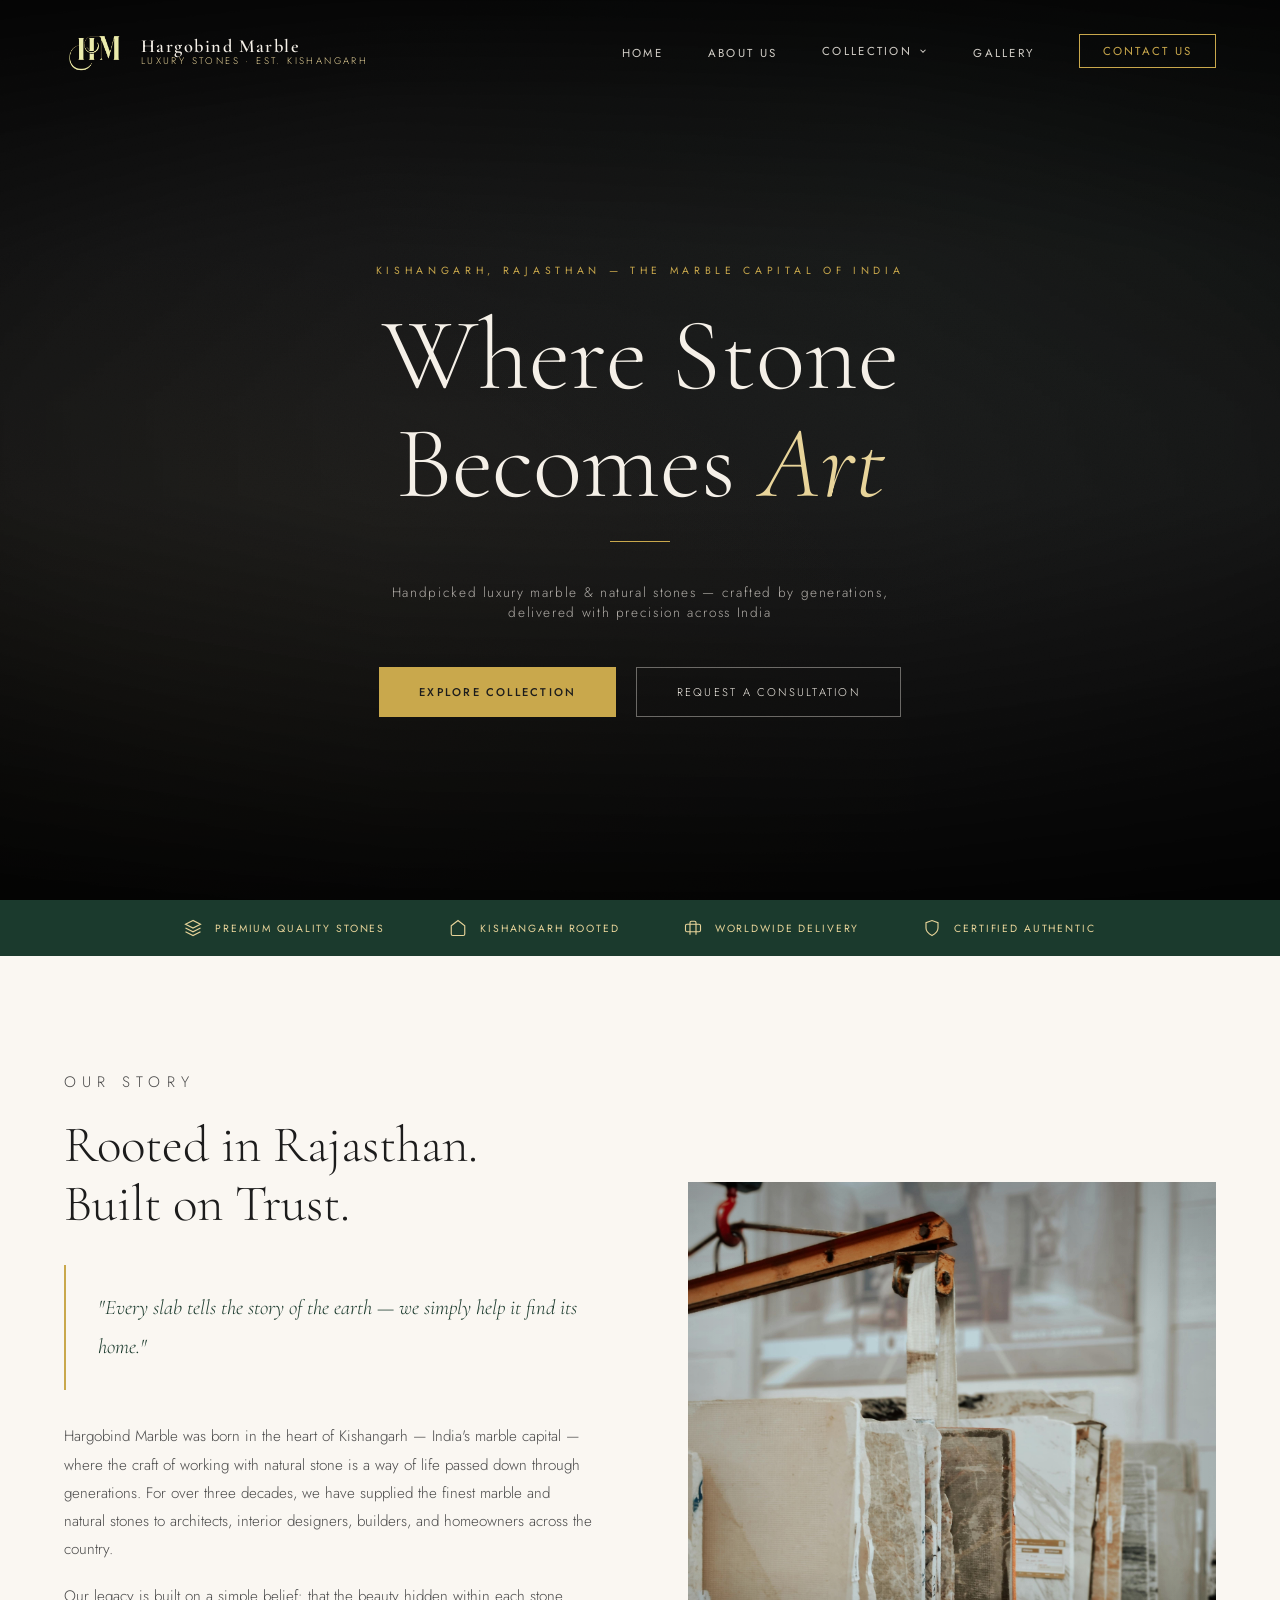
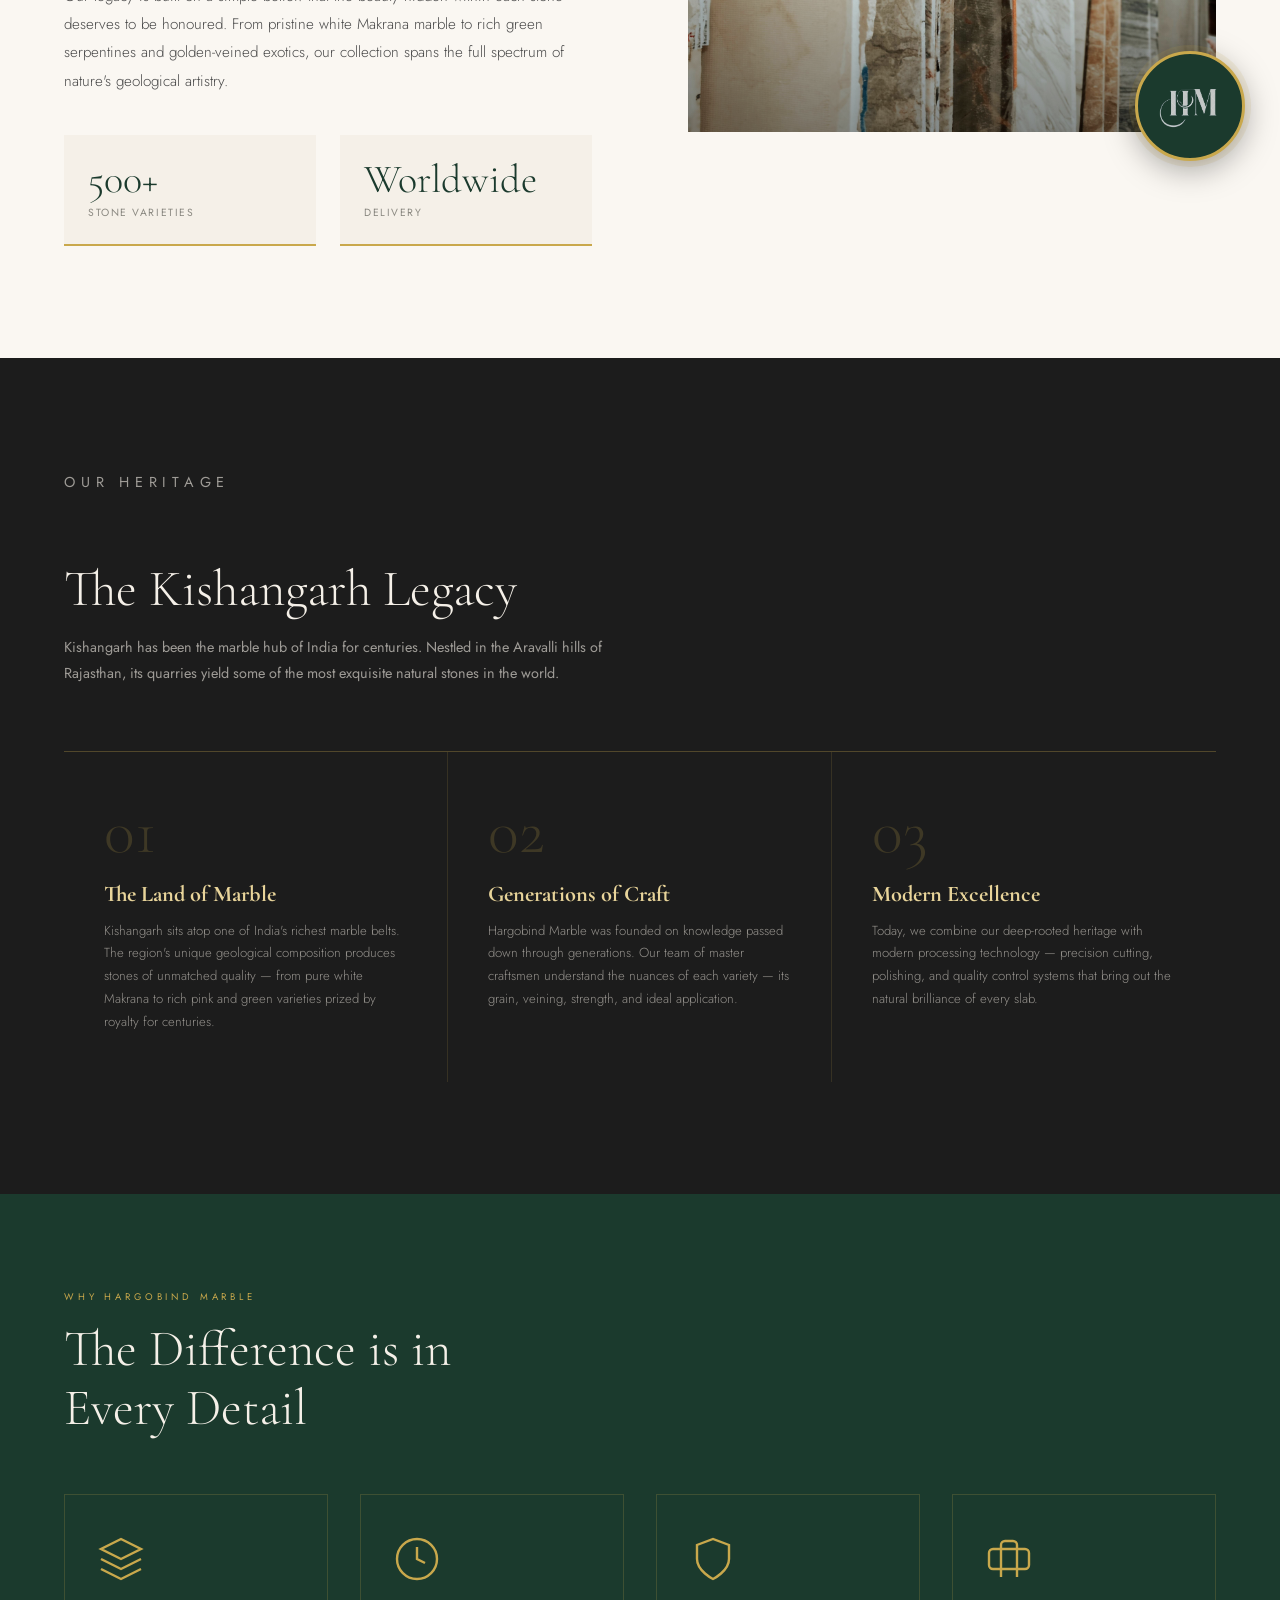
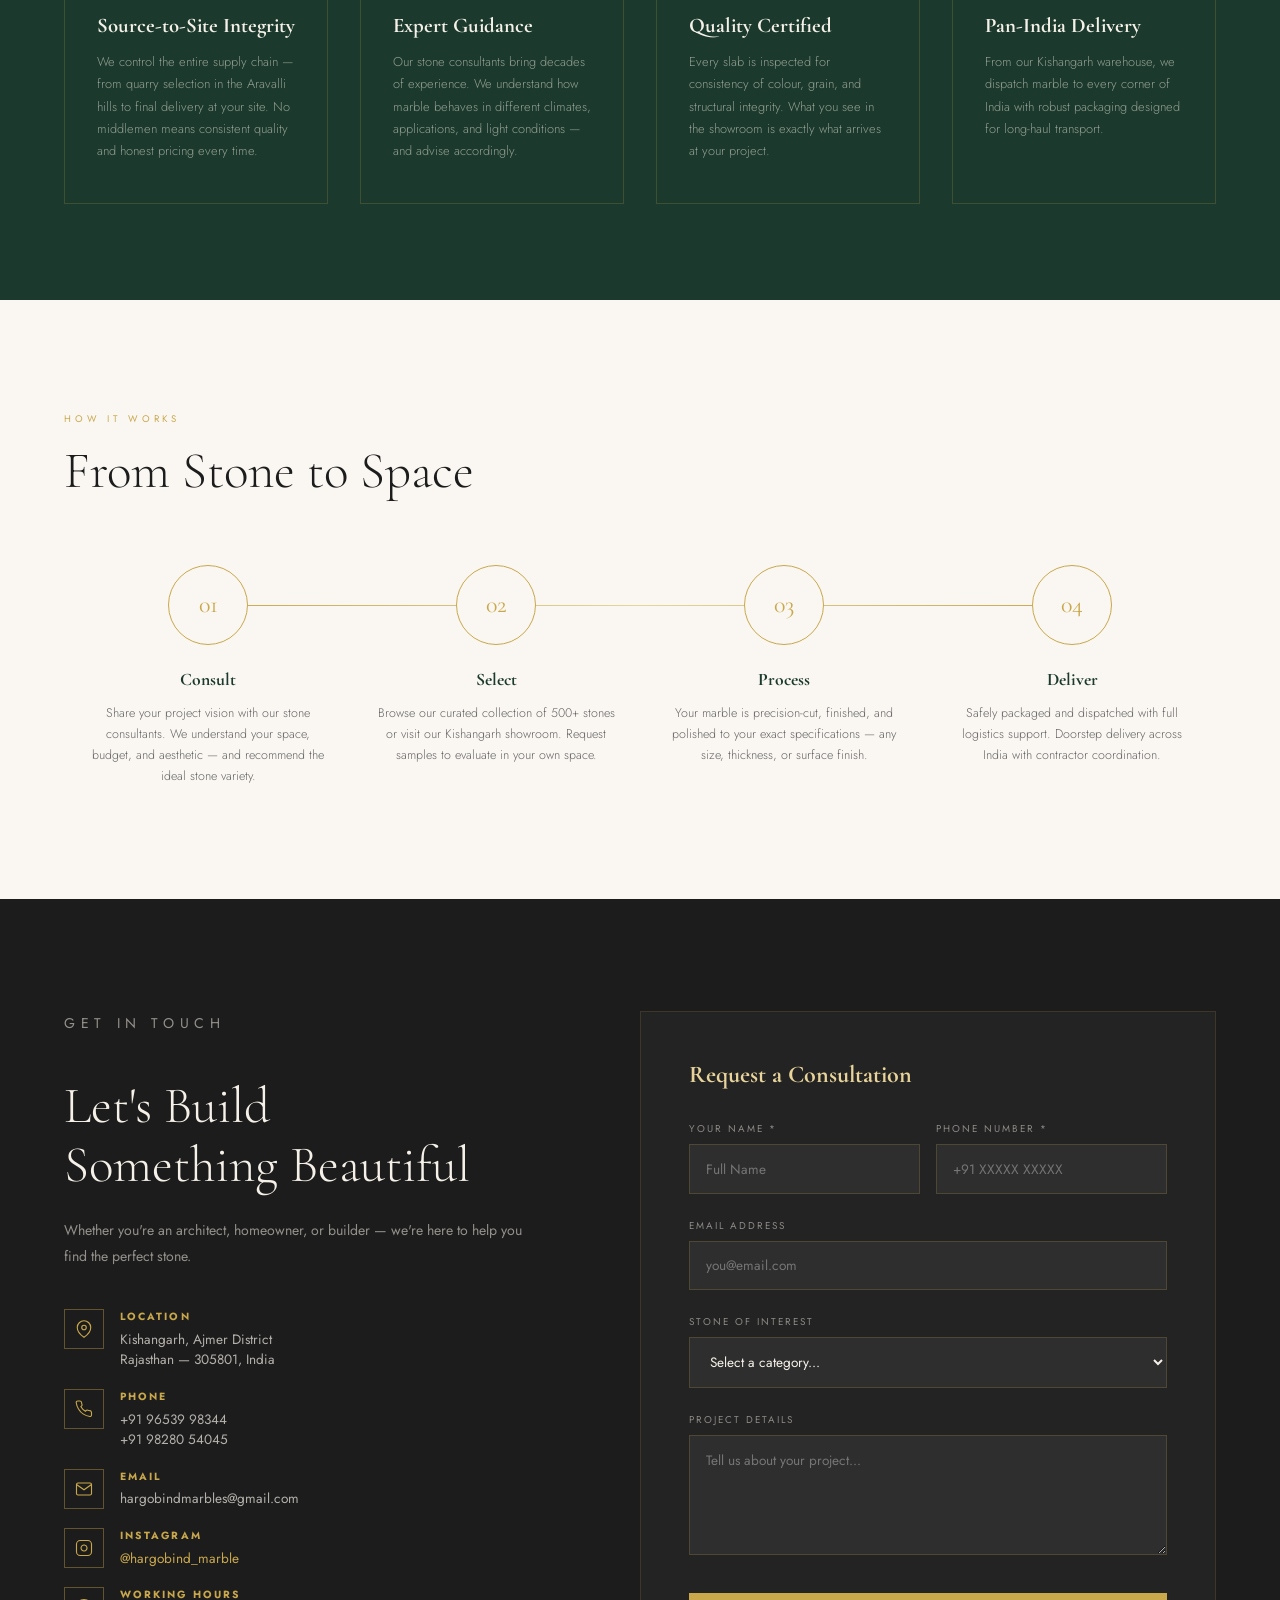
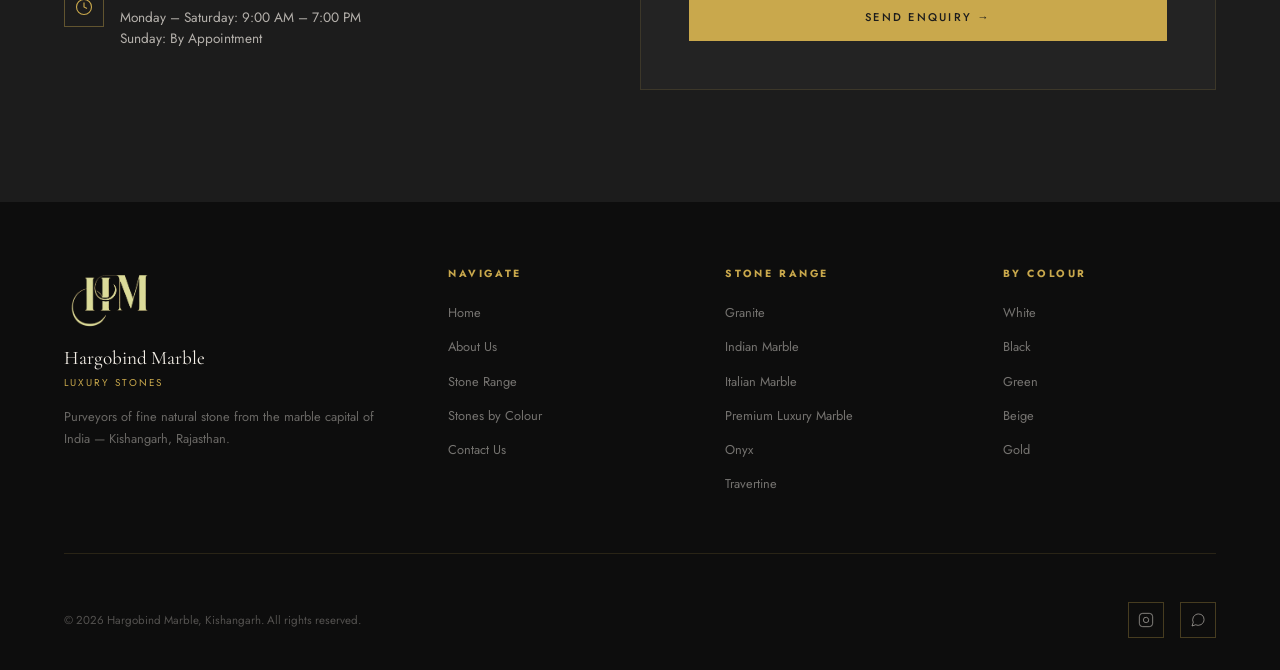
==== commit 75cff077: "Update index.html" ====
--- a/index.html
+++ b/index.html
@@ -5,10 +5,10 @@
   <meta name="viewport" content="width=device-width, initial-scale=1.0">
   <title>Hargobind Marble | Luxury Stones from Kishangarh, Rajasthan</title>
   <meta name="description" content="Hargobind Marble — premium luxury marble and natural stones sourced from the heart of Kishangarh, Rajasthan. Explore our exquisite marble collection for flooring, countertops, and architectural masterpieces.">
-  <meta name="keywords" content="Hargobind Marble, luxury marble, Kishangarh marble, Rajasthan marble, natural stones, marble flooring, Italian marble India, marble supplier, granite, onyx, travertine, limestone">
+  <meta name="keywords" content="Hargobind Marble, luxury marble, Kishangarh marble, Rajasthan marble, natural stones, marble flooring, Italian marble India, marble supplier, granite, onyx, travertine, limestone", "marbles in kishangarh, kishangarh marble supplier, hargobind marbles kishangarh, marble shop kishangarh, best marble in kishangarh, rajasthan marble supplier">
   <meta name="author" content="Hargobind Marble">
   <meta name="robots" content="index, follow">
-  <link rel="canonical" href="https://hargobindmarble.com">
+  <link rel="canonical" href="https://hargobind-marbles.com">
   <meta property="og:title" content="Hargobind Marble | Luxury Stones from Kishangarh">
   <meta property="og:description" content="Premium marble and luxury stones from the marble capital of India — Kishangarh, Rajasthan.">
   <meta property="og:type" content="website">
@@ -7890,4 +7890,4 @@
 </script>
 
 </body>
-</html>+</html>
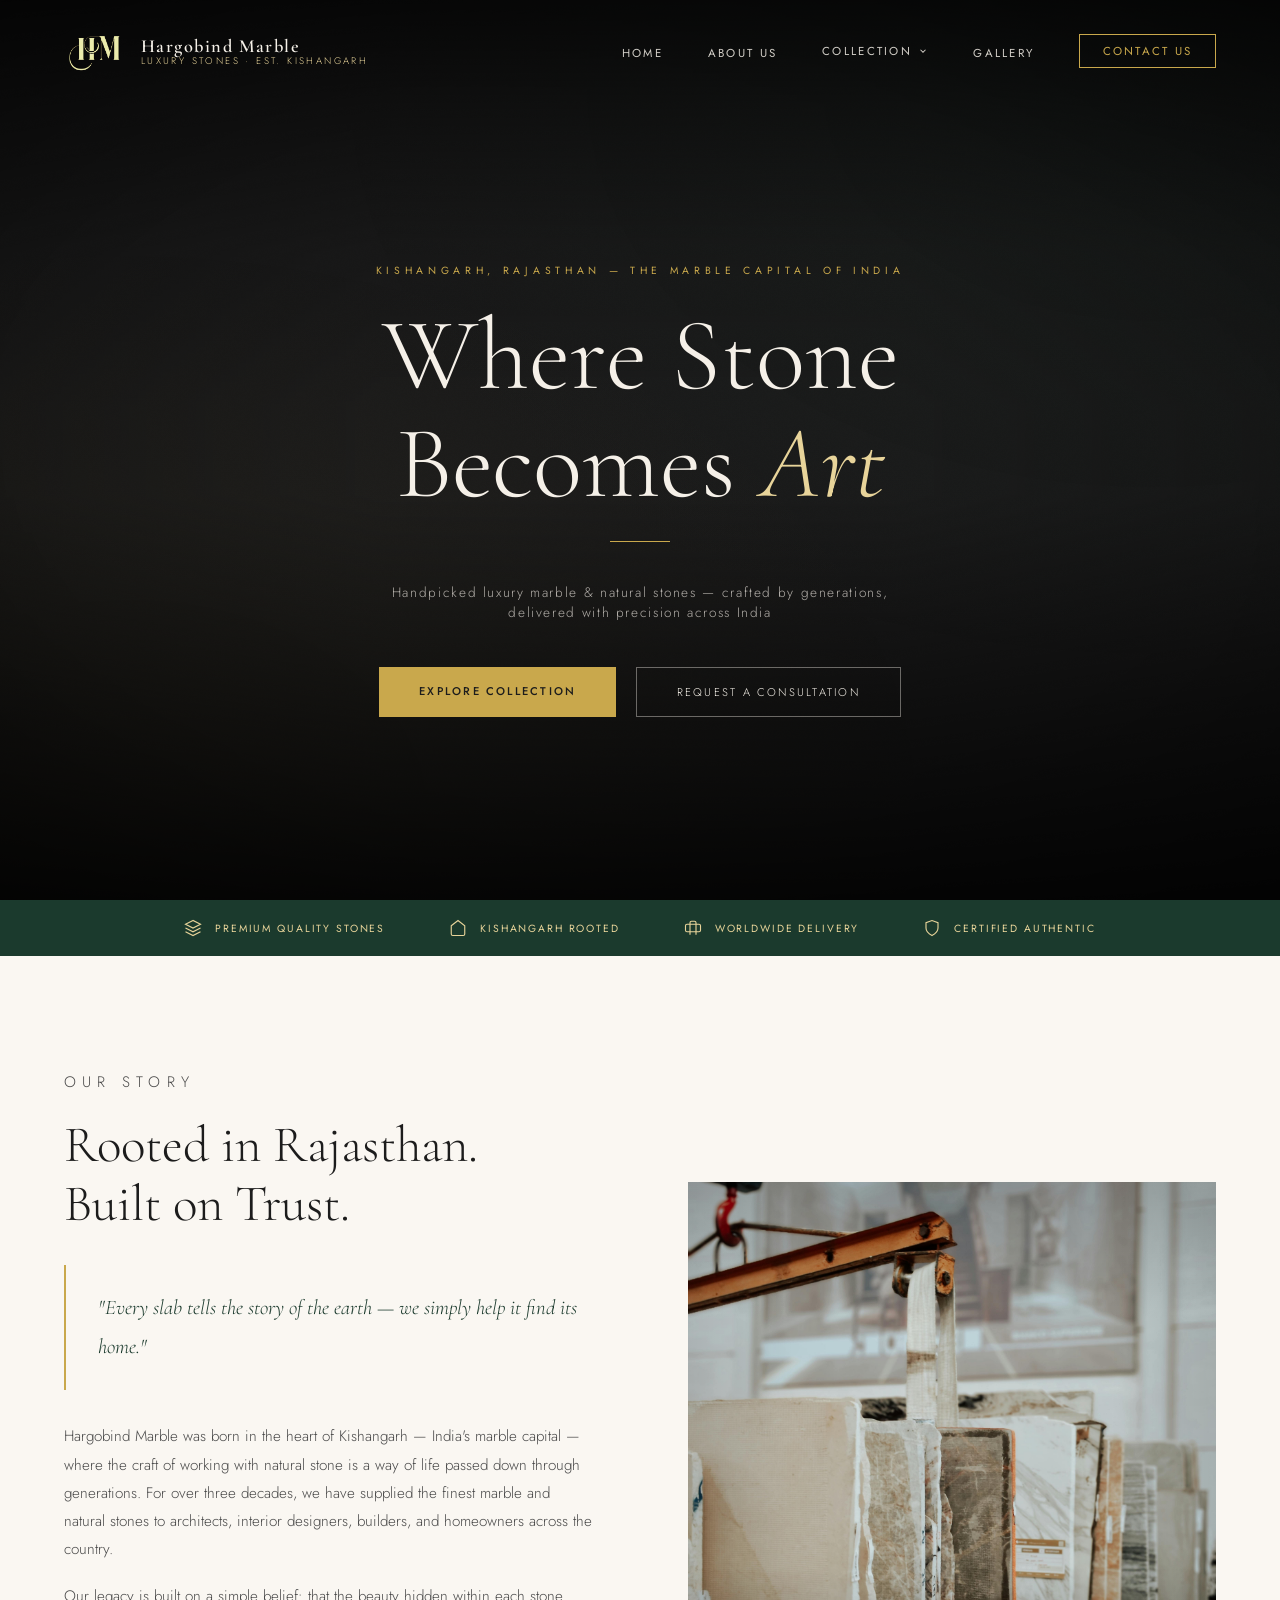
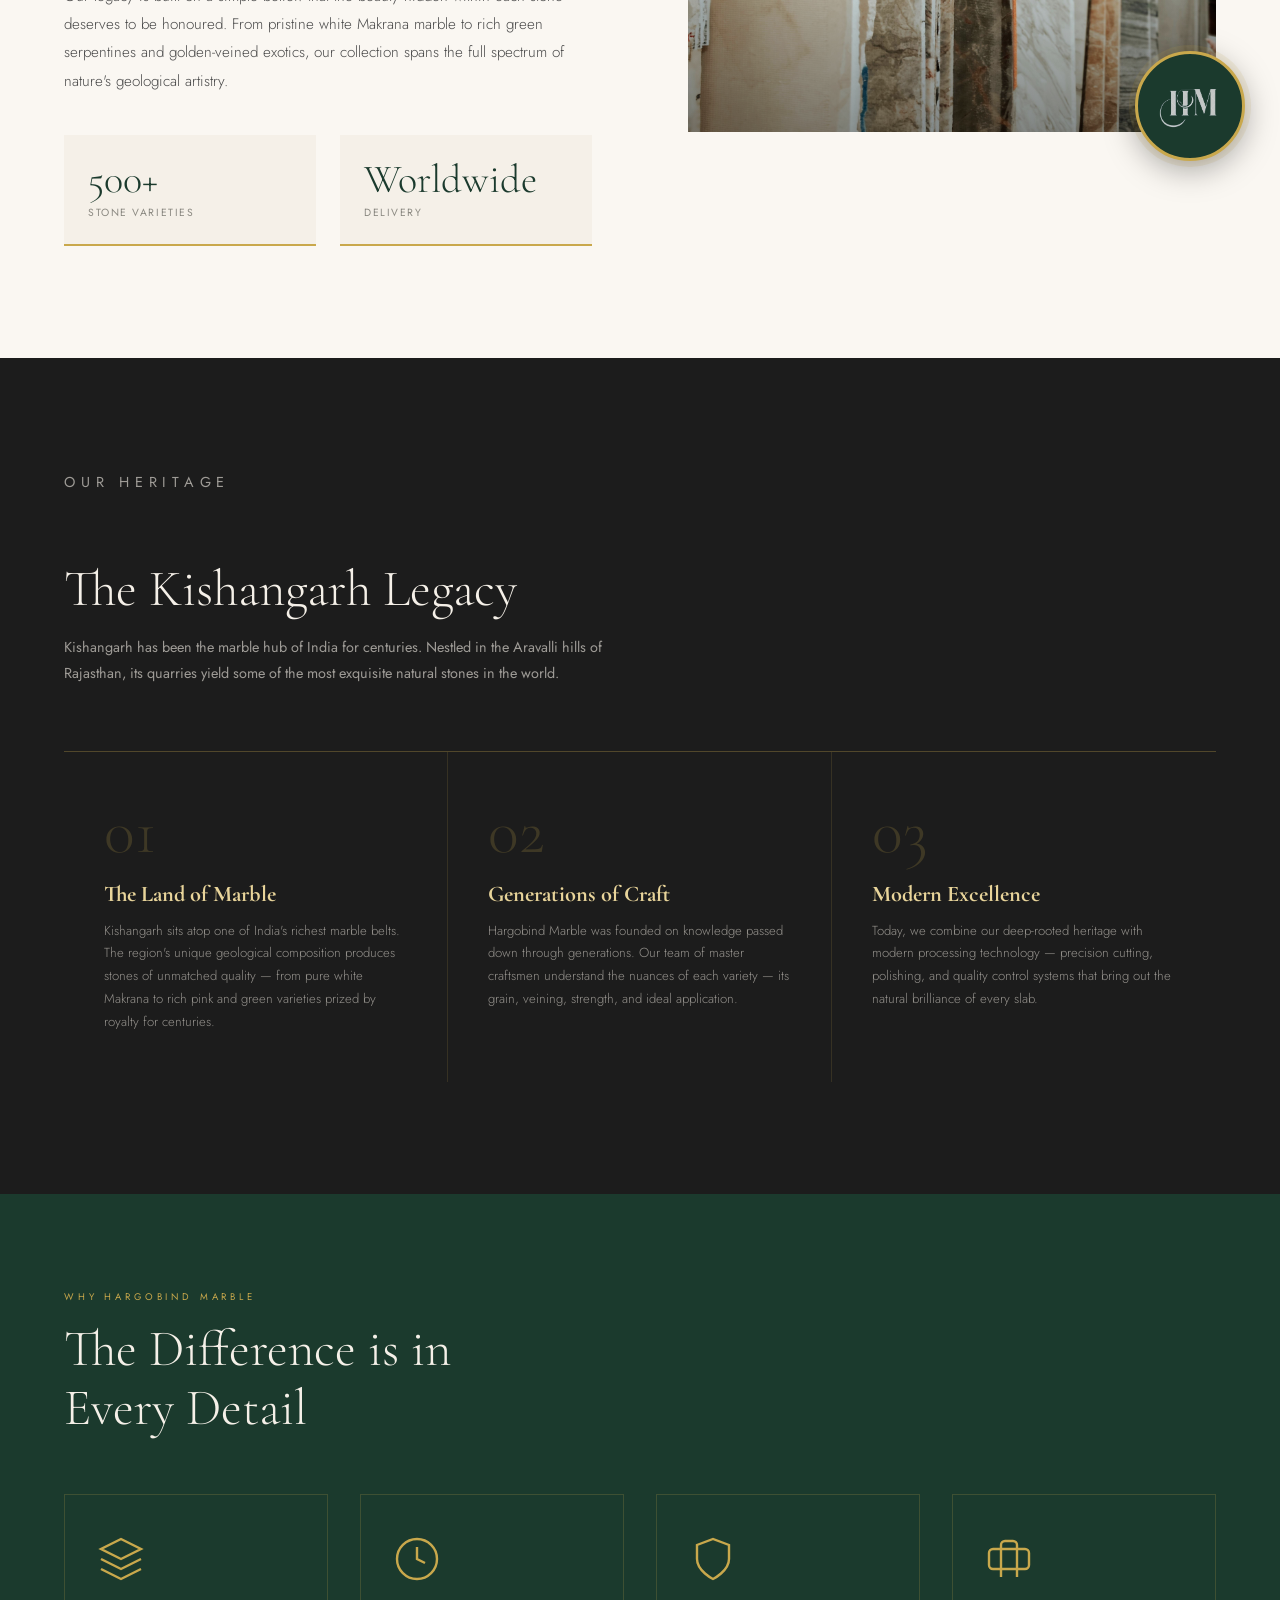
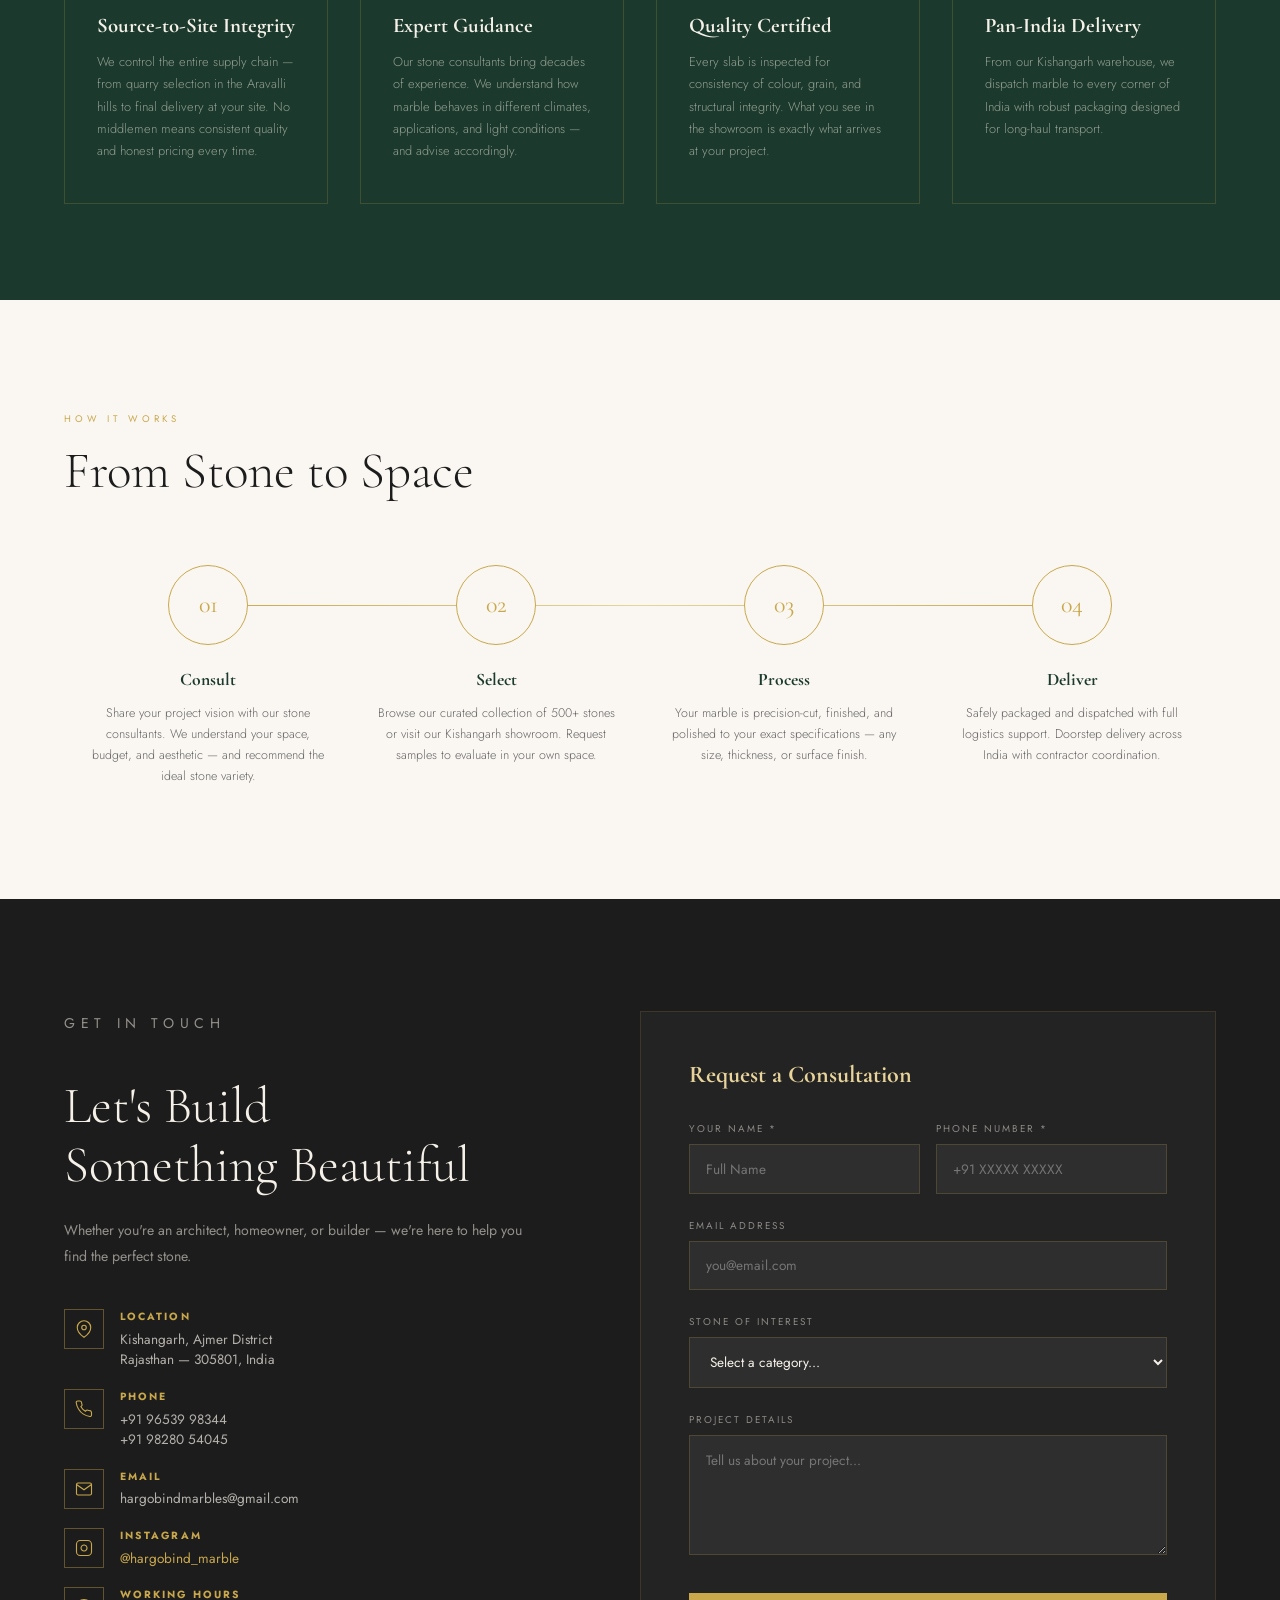
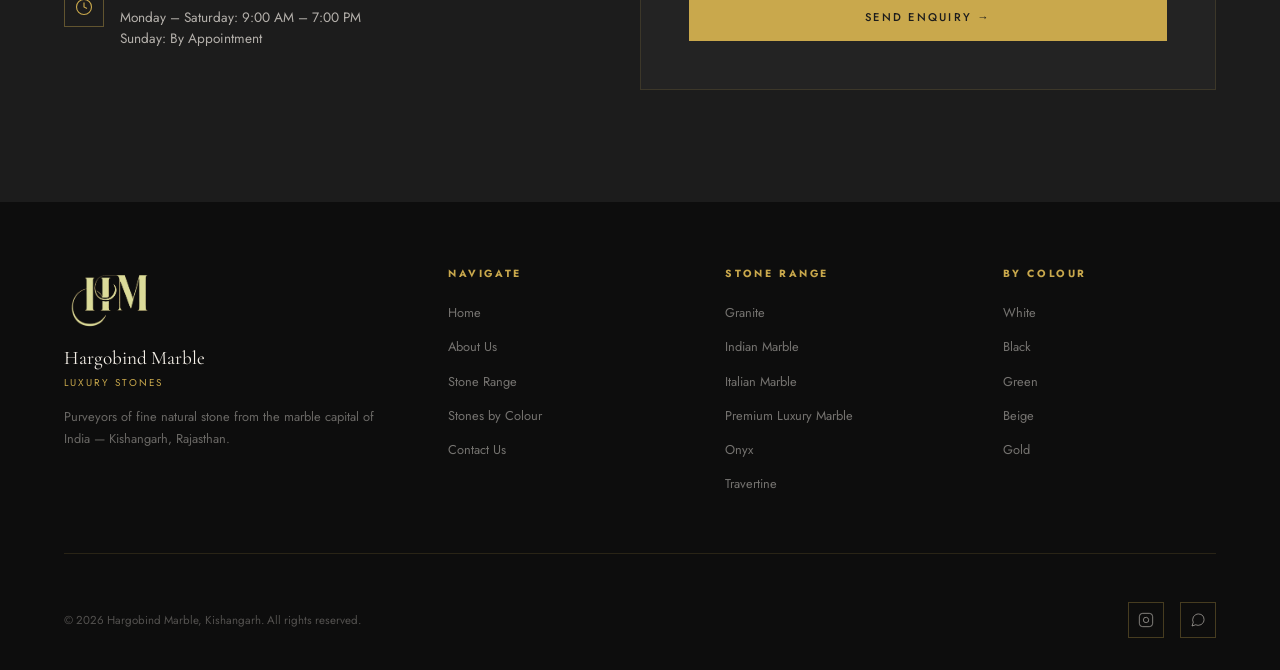
==== commit 97477065: "Add files via upload" ====
--- a/index.html
+++ b/index.html
@@ -5,989 +5,23 @@
   <meta name="viewport" content="width=device-width, initial-scale=1.0">
   <title>Hargobind Marble | Luxury Stones from Kishangarh, Rajasthan</title>
   <meta name="description" content="Hargobind Marble — premium luxury marble and natural stones sourced from the heart of Kishangarh, Rajasthan. Explore our exquisite marble collection for flooring, countertops, and architectural masterpieces.">
-  <meta name="keywords" content="Hargobind Marble, luxury marble, Kishangarh marble, Rajasthan marble, natural stones, marble flooring, Italian marble India, marble supplier, granite, onyx, travertine, limestone", "marbles in kishangarh, kishangarh marble supplier, hargobind marbles kishangarh, marble shop kishangarh, best marble in kishangarh, rajasthan marble supplier">
+  <meta name="keywords" content="Hargobind Marble, luxury marble, Kishangarh marble, Rajasthan marble, natural stones, marble flooring, Italian marble India, marble supplier, granite, onyx, travertine, limestone">
   <meta name="author" content="Hargobind Marble">
   <meta name="robots" content="index, follow">
-  <link rel="canonical" href="https://hargobind-marbles.com">
+  <link rel="canonical" href="https://hargobindmarble.com/">
   <meta property="og:title" content="Hargobind Marble | Luxury Stones from Kishangarh">
   <meta property="og:description" content="Premium marble and luxury stones from the marble capital of India — Kishangarh, Rajasthan.">
   <meta property="og:type" content="website">
-  <script type="application/ld+json">{"@context":"https://schema.org","@type":"LocalBusiness","name":"Hargobind Marble","description":"Luxury marble and natural stone supplier from Kishangarh, Rajasthan","url":"https://hargobindmarble.com","address":{"@type":"PostalAddress","addressLocality":"Kishangarh","addressRegion":"Rajasthan","addressCountry":"IN"}}</script>
+  <meta property="og:url" content="https://hargobindmarble.com/">
+  <script type="application/ld+json">{"@context":"https://schema.org","@type":"LocalBusiness","name":"Hargobind Marble","description":"Luxury marble and natural stone supplier from Kishangarh, Rajasthan","url":"https://hargobindmarble.com","address":{"@type":"PostalAddress","addressLocality":"Kishangarh","addressRegion":"Rajasthan","addressCountry":"IN"},"telephone":"+919653998344","email":"hargobindmarbles@gmail.com"}</script>
   <link rel="preconnect" href="https://fonts.googleapis.com">
   <link href="https://fonts.googleapis.com/css2?family=Cormorant+Garamond:ital,wght@0,300;0,400;0,600;1,300;1,400&family=Jost:wght@200;300;400;500&display=swap" rel="stylesheet">
-  <style>
-    :root {
-      --gold: #C9A84C; --gold-light: #E8D49A; --dark-green: #1B3A2D;
-      --cream: #F5F0E8; --charcoal: #1C1C1C; --warm-white: #FAF7F2; --stone-gray: #8A8880;
-    }
-    *, *::before, *::after { margin:0; padding:0; box-sizing:border-box; }
-    html { scroll-behavior: smooth; }
-    body { font-family:'Jost',sans-serif; background:var(--charcoal); color:var(--cream); overflow-x:hidden; }
-
-    /* ── PAGE SYSTEM ── */
-    .page { display:none; opacity:0; }
-    .page.active { display:block; animation:pageFadeIn .35s ease forwards; }
-    @keyframes pageFadeIn { from{opacity:0;transform:translateY(10px)} to{opacity:1;transform:translateY(0)} }
-
-    /* ── Indian Marble Detail Page ── */
-    .im-detail-back {
-      display:inline-flex; align-items:center; gap:.5rem;
-      font-size:.65rem; letter-spacing:.18em; text-transform:uppercase;
-      color:rgba(245,240,232,.45); cursor:pointer; transition:color .25s;
-      background:none; border:none; font-family:'Jost',sans-serif;
-      padding:0; margin-bottom:2rem;
-    }
-    .im-detail-back:hover { color:var(--gold); }
-    .im-detail-back svg { transition:transform .25s; }
-    .im-detail-back:hover svg { transform:translateX(-3px); }
-    .im-detail-title {
-      font-family:'Cormorant Garamond',serif;
-      font-size:clamp(2.2rem,4vw,3.8rem); font-weight:300;
-      color:var(--cream); margin-bottom:.5rem; line-height:1.1;
-    }
-    .im-detail-subtitle {
-      font-size:.7rem; letter-spacing:.2em; text-transform:uppercase;
-      color:var(--gold); margin-bottom:3rem;
-    }
-    .im-photo-grid {
-      columns:3; column-gap:1rem;
-    }
-    .im-photo-grid .im-photo-item {
-      break-inside:avoid; margin-bottom:1rem;
-      overflow:hidden; cursor:pointer; position:relative;
-    }
-    .im-photo-grid .im-photo-item img {
-      width:100%; display:block;
-      transition:transform .6s ease, filter .4s ease;
-    }
-    .im-photo-grid .im-photo-item:hover img {
-      transform:scale(1.04); filter:brightness(1.08);
-    }
-    .im-photo-tag {
-      position:absolute; bottom:0; left:0; right:0;
-      background:linear-gradient(to top, rgba(0,0,0,.55) 0%, transparent 100%);
-      padding:.5rem .7rem;
-      font-size:.55rem; letter-spacing:.15em; text-transform:uppercase;
-      color:rgba(245,240,232,.65); pointer-events:none;
-    }
-    @media(max-width:900px) { .im-photo-grid { columns:2; } }
-    @media(max-width:500px) { .im-photo-grid { columns:1; } }
-
-    /* ── NAV ── */
-    nav {
-      position:fixed; top:0; left:0; right:0; z-index:1000;
-      display:flex; align-items:center; justify-content:space-between;
-      padding:1.2rem 4rem;
-      transition:background 0.5s ease, padding 0.4s ease;
-    }
-    nav.scrolled {
-      background:rgba(27,58,45,0.96); backdrop-filter:blur(12px);
-      padding:0.8rem 4rem; box-shadow:0 2px 30px rgba(0,0,0,0.3);
-    }
-    nav.solid { background:rgba(27,58,45,0.98); padding:0.8rem 4rem; box-shadow:0 2px 30px rgba(0,0,0,0.3); }
-    .nav-logo { display:flex; align-items:center; gap:0.8rem; text-decoration:none; cursor:pointer; }
-    .nav-logo img {
-      height:64px; width:64px; object-fit:contain;
-      /* PNG has black bg removed — invert to white then tint gold */
-      filter: invert(1) sepia(1) saturate(1.4) hue-rotate(5deg) brightness(1.1);
-      opacity:0.92;
-      transition:opacity .3s, filter .3s;
-    }
-    .nav-logo:hover img { opacity:1; filter: invert(1) sepia(1) saturate(2) hue-rotate(5deg) brightness(1.2); }
-    .nav-brand-text { display:flex; flex-direction:column; line-height:1.1; }
-    .nav-brand-name { font-family:'Cormorant Garamond',serif; font-size:1.15rem; font-weight:600; color:var(--cream); letter-spacing:0.08em; }
-    .nav-brand-tagline { font-size:0.6rem; font-weight:300; letter-spacing:0.25em; color:var(--gold-light); text-transform:uppercase; }
-    .nav-links { display:flex; gap:2.8rem; list-style:none; align-items:center; }
-    .nav-links > li { position:relative; }
-    .nav-links a {
-      text-decoration:none; font-size:0.72rem; font-weight:400; letter-spacing:0.2em;
-      text-transform:uppercase; color:rgba(245,240,232,0.85); transition:color 0.3s; position:relative;
-      background:none; border:none; cursor:pointer; font-family:'Jost',sans-serif; display:inline-block;
-    }
-    .nav-links a::after {
-      content:''; position:absolute; bottom:-4px; left:0; width:0; height:1px;
-      background:var(--gold); transition:width 0.35s ease;
-    }
-    .nav-links a:hover { color:var(--gold-light); }
-    .nav-links a:hover::after { width:100%; }
-    .nav-cta {
-      background:transparent !important; border:1px solid var(--gold) !important;
-      color:var(--gold) !important; padding:0.5rem 1.4rem !important;
-    }
-    .nav-cta:hover { background:var(--gold) !important; color:var(--charcoal) !important; }
-    .nav-cta::after { display:none !important; }
-
-    /* ── COLLECTION DROPDOWN ── */
-    .nav-collection-trigger { position:relative; }
-    .nav-collection-trigger > a { display:flex !important; align-items:center; gap:0.4rem; }
-    .nav-collection-trigger > a svg { transition:transform 0.3s; flex-shrink:0; }
-    .nav-collection-trigger:hover > a svg { transform:rotate(180deg); }
-
-    /* Wrapper sits flush at top:100% with padding-top as the visual gap.
-       This means the hover area is unbroken — no gap for the cursor to escape through. */
-    .collection-dropdown {
-      position:absolute; top:100%;
-      right:-6rem;          /* aligns right edge of panel with right edge of nav area */
-      left:auto;
-      transform:translateY(-8px);
-      padding-top:1rem; width:720px;
-      opacity:0; visibility:hidden; pointer-events:none;
-      transition:opacity 0.25s ease, visibility 0.25s, transform 0.25s ease;
-    }
-    .nav-collection-trigger:hover .collection-dropdown {
-      opacity:1; visibility:visible; pointer-events:all;
-      transform:translateY(0);
-    }
-
-    /* The visible box lives inside the wrapper */
-    .collection-dropdown-box {
-      background: #0f1611;
-      border:1px solid rgba(201,168,76,0.2);
-      box-shadow:0 20px 60px rgba(0,0,0,0.7);
-      position:relative;
-      isolation: isolate;
-    }
-    /* Arrow tip — positioned to sit under the Collection trigger word */
-    .collection-dropdown-box::before {
-      content:''; position:absolute; top:-6px; right:7.5rem;
-      width:12px; height:12px; background:#0f1611;
-      border-left:1px solid rgba(201,168,76,0.2); border-top:1px solid rgba(201,168,76,0.2);
-      transform:rotate(45deg);
-      z-index:1;
-    }
-
-    .dropdown-inner {
-      display:grid;
-      grid-template-columns:1fr 1fr 0.72fr;
-    }
-
-    .dropdown-col {
-      padding:1.8rem 1.6rem;
-      background:#0f1611;
-    }
-    .dropdown-col:not(:last-child) { border-right:1px solid rgba(201,168,76,0.15); }
-
-    .dropdown-col-header {
-      display:flex; align-items:center; gap:0.7rem;
-      font-size:0.6rem; letter-spacing:0.35em; text-transform:uppercase;
-      color:var(--gold); margin-bottom:1.2rem; cursor:pointer;
-      transition:color 0.25s; padding-bottom:0.8rem;
-      border-bottom:1px solid rgba(201,168,76,0.2);
-    }
-    .dropdown-col-header:hover { color:var(--gold-light); }
-    .dropdown-col-header svg { flex-shrink:0; }
-
-    .dropdown-list { list-style:none; display:flex; flex-direction:column; gap:0.15rem; }
-    .dropdown-list li a {
-      display:flex; align-items:center; gap:0.6rem;
-      padding:0.4rem 0.5rem; font-size:0.75rem; letter-spacing:0.08em;
-      color:rgba(245,240,232,0.6); text-decoration:none;
-      transition:all 0.2s; border-radius:2px;
-      font-family:'Jost',sans-serif; cursor:pointer;
-    }
-    .dropdown-list li a:hover {
-      color:var(--cream); background:rgba(201,168,76,0.08); padding-left:0.9rem;
-    }
-    .dropdown-list li a:hover::after { display:none; }
-    /* Sub-items indented under a parent range */
-    .dropdown-list li.dropdown-sub a {
-      font-size:0.68rem; letter-spacing:0.06em;
-      padding-left:1.4rem; color:rgba(245,240,232,0.4);
-      position:relative;
-    }
-    .dropdown-list li.dropdown-sub a::before {
-      content:''; position:absolute; left:0.7rem; top:50%;
-      width:4px; height:1px; background:rgba(201,168,76,0.4);
-    }
-    .dropdown-list li.dropdown-sub a:hover {
-      color:var(--gold-light); background:rgba(201,168,76,0.06); padding-left:1.7rem;
-    }
-    .colour-pip {
-      width:9px; height:9px; border-radius:50%; flex-shrink:0;
-      border:1px solid rgba(255,255,255,0.15);
-    }
-
-    /* Custom Designs — feature cards */
-    .dropdown-design-cards {
-      display:flex; flex-direction:column; gap:0.7rem; margin-top:0.2rem;
-    }
-    .dropdown-design-card {
-      border:1px solid rgba(201,168,76,0.15);
-      padding:0.9rem 1rem;
-      cursor:pointer;
-      transition:border-color 0.25s, background 0.25s;
-      border-radius:2px; position:relative; overflow:hidden;
-    }
-    .dropdown-design-card:hover {
-      border-color:rgba(201,168,76,0.5);
-      background:rgba(201,168,76,0.06);
-    }
-    .dropdown-design-card-icon {
-      display:block; margin-bottom:0.5rem;
-      stroke:var(--gold); opacity:0.65; width:22px; height:22px;
-    }
-    .dropdown-design-card-title {
-      font-family:'Cormorant Garamond',serif;
-      font-size:1rem; color:var(--cream); letter-spacing:0.03em;
-      margin-bottom:0.2rem;
-    }
-    .dropdown-design-card-desc {
-      font-size:0.58rem; letter-spacing:0.12em;
-      color:rgba(245,240,232,0.35); text-transform:uppercase;
-    }
-    .dropdown-design-card-arrow {
-      position:absolute; bottom:0.7rem; right:0.8rem;
-      font-size:0.7rem; color:var(--gold);
-      opacity:0; transition:opacity 0.2s, transform 0.2s;
-    }
-    .dropdown-design-card:hover .dropdown-design-card-arrow {
-      opacity:1; transform:translateX(3px);
-    }
-
-    .dropdown-footer {
-      grid-column:1/-1;
-      border-top:1px solid rgba(201,168,76,0.15);
-      padding:0.9rem 1.6rem; display:flex; align-items:center; justify-content:space-between;
-      background:#0f1611;
-    }
-    .dropdown-footer-text { font-size:0.62rem; color:rgba(245,240,232,0.35); letter-spacing:0.12em; }
-    .dropdown-footer-link {
-      font-size:0.62rem; letter-spacing:0.15em; text-transform:uppercase;
-      color:var(--gold); cursor:pointer; transition:color 0.25s;
-    }
-    .dropdown-footer-link:hover { color:var(--gold-light); }
-
-    
-    
-    /* ── HAMBURGER ── */
-    .hamburger { display:none; flex-direction:column; gap:5px; cursor:pointer; padding:0.5rem; }
-    .hamburger span { display:block; width:24px; height:1px; background:var(--cream); transition:all 0.3s; }
-
-    /* ── HERO ── */
-    #home { position:relative; height:100vh; overflow:hidden; display:flex; align-items:center; justify-content:center; }
-    .hero-video-container { position:absolute; inset:0; z-index:0; }
-    .hero-video-container video {
-      width:100%; height:100%; object-fit:cover;
-      filter:saturate(0.85) brightness(0.9);
-      animation:heroVideoFadeIn 1.8s ease both;
-    }
-    @keyframes heroVideoFadeIn {
-      from { opacity:0; transform:scale(1.04); }
-      to   { opacity:1; transform:scale(1); }
-    }
-    /* Subtle vignette — darkens edges only, centre stays bright */
-    .video-bg {
-      position:absolute; inset:0; z-index:1; pointer-events:none;
-      background:
-        radial-gradient(ellipse 120% 100% at 50% 50%, transparent 40%, rgba(0,0,0,.55) 100%),
-        radial-gradient(ellipse at 10% 90%, rgba(201,168,76,.06) 0%, transparent 50%),
-        radial-gradient(ellipse at 90% 10%, rgba(27,58,45,.12) 0%, transparent 50%);
-    }
-    /* Fine grain texture — very subtle, just adds premium feel */
-    .hero-marble-overlay {
-      position:absolute; inset:0; z-index:2; pointer-events:none;
-      background-image:url("data:image/svg+xml,%3Csvg xmlns='http://www.w3.org/2000/svg' width='600' height='600'%3E%3Cfilter id='n'%3E%3CfeTurbulence type='fractalNoise' baseFrequency='0.65' numOctaves='3' stitchTiles='stitch'/%3E%3C/filter%3E%3Crect width='600' height='600' filter='url(%23n)' opacity='0.03'/%3E%3C/svg%3E");
-      opacity:0.5; mix-blend-mode:overlay;
-    }
-    /* Top + bottom gradient — nav area dark, bottom fade, centre stays visible */
-    .hero-gradient-overlay {
-      position:absolute; inset:0; z-index:3; pointer-events:none;
-      background:
-        linear-gradient(to bottom,
-          rgba(0,0,0,.72)  0%,
-          rgba(0,0,0,.45) 12%,
-          rgba(0,0,0,.15) 28%,
-          rgba(0,0,0,.05) 45%,
-          rgba(0,0,0,.05) 55%,
-          rgba(0,0,0,.5)  80%,
-          rgba(0,0,0,.82) 100%),
-        linear-gradient(to right, rgba(0,0,0,.18) 0%, transparent 30%, transparent 70%, rgba(0,0,0,.18) 100%);
-    }
-    .hero-content {
-      position:relative; z-index:4; text-align:center; max-width:820px;
-      padding:5rem 2rem 0; animation:fadeInUp 1.4s ease both;
-    }
-    @keyframes fadeInUp { from{opacity:0;transform:translateY(30px)} to{opacity:1;transform:translateY(0)} }
-    .hero-eyebrow { font-size:0.65rem; letter-spacing:0.45em; text-transform:uppercase; color:var(--gold); margin-bottom:1.5rem; animation:fadeInUp 1.2s .2s ease both; }
-    .hero-title { font-family:'Cormorant Garamond',serif; font-size:clamp(3.5rem,8vw,7rem); font-weight:300; line-height:1.05; color:var(--cream); margin-bottom:1.5rem; animation:fadeInUp 1.2s .4s ease both; }
-    .hero-title em { font-style:italic; color:var(--gold-light); }
-    .hero-subtitle { font-size:0.85rem; font-weight:300; letter-spacing:0.12em; color:rgba(245,240,232,.7); margin-bottom:2.8rem; animation:fadeInUp 1.2s .6s ease both; }
-    .hero-divider { width:60px; height:1px; background:var(--gold); margin:0 auto 2.5rem; animation:scaleX 1.2s .8s ease both; transform-origin:center; }
-    @keyframes scaleX { from{transform:scaleX(0);opacity:0} to{transform:scaleX(1);opacity:1} }
-    .hero-buttons { display:flex; gap:1.2rem; justify-content:center; animation:fadeInUp 1.2s 1s ease both; }
-    .btn-primary { display:inline-block; padding:1rem 2.5rem; background:var(--gold); color:var(--charcoal); text-decoration:none; font-size:0.7rem; font-weight:500; letter-spacing:0.2em; text-transform:uppercase; transition:all .3s; cursor:pointer; border:none; font-family:'Jost',sans-serif; }
-    .btn-primary:hover { background:var(--gold-light); transform:translateY(-2px); }
-    .btn-secondary { display:inline-block; padding:1rem 2.5rem; border:1px solid rgba(245,240,232,.4); color:var(--cream); text-decoration:none; font-size:0.7rem; font-weight:300; letter-spacing:0.2em; text-transform:uppercase; transition:all .3s; cursor:pointer; background:none; font-family:'Jost',sans-serif; }
-    .btn-secondary:hover { border-color:var(--gold); color:var(--gold-light); transform:translateY(-2px); }
-
-    /* ── HERITAGE STRIP ── */
-    .heritage-strip { background:var(--dark-green); padding:1.2rem 4rem; display:flex; justify-content:center; align-items:center; gap:4rem; flex-wrap:wrap; }
-    .heritage-item { display:flex; align-items:center; gap:0.8rem; font-size:0.65rem; letter-spacing:0.18em; text-transform:uppercase; color:var(--gold-light); }
-
-    /* ── COMMON SECTION ── */
-    .section-label { font-size:0.6rem; letter-spacing:0.4em; text-transform:uppercase; color:var(--gold); margin-bottom:1rem; }
-    .section-heading { font-family:'Cormorant Garamond',serif; font-size:clamp(2.2rem,4vw,3.5rem); font-weight:300; line-height:1.15; }
-
-    /* ── ABOUT ── */
-    #about { background:var(--warm-white); color:var(--charcoal); padding:7rem 0; overflow:hidden; }
-    .about-inner { max-width:1300px; margin:0 auto; padding:0 4rem; display:grid; grid-template-columns:1fr 1fr; gap:6rem; align-items:center; }
-    .about-text .section-heading { margin-bottom:1.5rem; color:var(--charcoal); }
-    .about-text p { font-size:0.95rem; line-height:1.85; color:#4a4a4a; margin-bottom:1.2rem; font-weight:300; }
-    .about-quote { margin:2rem 0; padding:1.5rem 0 1.5rem 2rem; border-left:2px solid var(--gold); }
-    .about-quote p { font-family:'Cormorant Garamond',serif; font-size:1.3rem; font-style:italic; color:var(--dark-green) !important; margin-bottom:0 !important; }
-    .about-stats { display:grid; grid-template-columns:1fr 1fr; gap:1.5rem; margin-top:2.5rem; }
-    .stat-card { padding:1.5rem; background:var(--cream); border-bottom:2px solid var(--gold); }
-    .stat-number { font-family:'Cormorant Garamond',serif; font-size:2.5rem; font-weight:300; color:var(--dark-green); line-height:1; }
-    .stat-label { font-size:0.65rem; letter-spacing:0.15em; text-transform:uppercase; color:var(--stone-gray); margin-top:0.4rem; }
-    .about-visual { position:relative; }
-    .about-img-wrap {
-      width:100%; height:550px; overflow:hidden; position:relative;
-    }
-    .about-img-wrap img {
-      width:100%; height:100%; object-fit:cover; display:block;
-      transition:transform 1.2s ease;
-    }
-    .about-img-wrap:hover img { transform:scale(1.04); }
-    /* Subtle gold-tinted vignette at edges to frame the photo */
-    .about-img-wrap::after {
-      content:''; position:absolute; inset:0; pointer-events:none;
-      background:
-        linear-gradient(to bottom, rgba(0,0,0,.18) 0%, transparent 25%, transparent 70%, rgba(0,0,0,.3) 100%),
-        linear-gradient(to right, rgba(0,0,0,.1) 0%, transparent 20%, transparent 80%, rgba(0,0,0,.1) 100%);
-    }
-    .about-logo-badge {
-      position:absolute;
-      bottom:-1.8rem; right:-1.8rem;
-      width:110px; height:110px;
-      background:var(--dark-green);
-      border-radius:50%;
-      display:flex; align-items:center; justify-content:center;
-      z-index:3;
-      border:3px solid var(--gold);
-      box-shadow:0 8px 32px rgba(0,0,0,.35), 0 0 0 6px rgba(201,168,76,.12);
-      transition:transform .4s ease, box-shadow .4s ease;
-    }
-    .about-logo-badge:hover {
-      transform:scale(1.06);
-      box-shadow:0 12px 40px rgba(0,0,0,.4), 0 0 0 8px rgba(201,168,76,.18);
-    }
-    .about-logo-badge img {
-      width:72px; height:72px; object-fit:contain;
-      /* Invert dark initials to white/cream against dark green background */
-      filter: invert(1) brightness(1.05);
-      opacity:0.9;
-    }
-
-    /* ── HERITAGE TIMELINE ── */
-    .heritage-section { background:var(--charcoal); padding:7rem 0; overflow:hidden; }
-    .heritage-inner { max-width:1300px; margin:0 auto; padding:0 4rem; }
-    .heritage-inner .section-heading { color:var(--cream); margin-bottom:1rem; }
-    .heritage-inner > p { font-size:0.9rem; color:rgba(245,240,232,.6); max-width:600px; margin-bottom:4rem; line-height:1.8; }
-    .heritage-timeline { display:grid; grid-template-columns:repeat(3,1fr); gap:0; border-top:1px solid rgba(201,168,76,.3); }
-    .timeline-item { padding:3rem 2.5rem; border-right:1px solid rgba(201,168,76,.15); transition:background .4s; }
-    .timeline-item:last-child { border-right:none; }
-    .timeline-item:hover { background:rgba(201,168,76,.04); }
-    .timeline-number { font-family:'Cormorant Garamond',serif; font-size:4rem; font-weight:300; color:rgba(201,168,76,.2); line-height:1; margin-bottom:1rem; }
-    .timeline-title { font-family:'Cormorant Garamond',serif; font-size:1.4rem; color:var(--gold-light); margin-bottom:0.8rem; }
-    .timeline-text { font-size:0.82rem; line-height:1.75; color:rgba(245,240,232,.55); font-weight:300; }
-
-    /* ── WHY SECTION ── */
-    .why-section { background:var(--dark-green); padding:6rem 0; }
-    .why-inner { max-width:1300px; margin:0 auto; padding:0 4rem; }
-    .why-inner .section-heading { color:var(--cream); margin-bottom:3.5rem; }
-    .why-grid { display:grid; grid-template-columns:repeat(4,1fr); gap:2rem; }
-    .why-card { padding:2.5rem 2rem; border:1px solid rgba(201,168,76,.2); transition:border-color .4s,transform .3s; }
-    .why-card:hover { border-color:var(--gold); transform:translateY(-4px); }
-    .why-icon { width:48px; height:48px; margin-bottom:1.5rem; color:var(--gold); }
-    .why-title { font-family:'Cormorant Garamond',serif; font-size:1.3rem; color:var(--cream); margin-bottom:0.8rem; }
-    .why-text { font-size:0.8rem; line-height:1.75; color:rgba(245,240,232,.55); font-weight:300; }
-
-    /* ── PROCESS ── */
-    .process-section { background:var(--warm-white); color:var(--charcoal); padding:7rem 0; }
-    .process-inner { max-width:1300px; margin:0 auto; padding:0 4rem; }
-    .process-inner .section-heading { margin-bottom:4rem; }
-    .process-steps { display:grid; grid-template-columns:repeat(4,1fr); gap:0; position:relative; }
-    .process-steps::before { content:''; position:absolute; top:2.5rem; left:12.5%; right:12.5%; height:1px; background:linear-gradient(to right,var(--gold),var(--gold-light),var(--gold)); z-index:0; }
-    .process-step { text-align:center; padding:0 1.5rem; position:relative; z-index:1; }
-    .step-circle { width:5rem; height:5rem; border-radius:50%; border:1px solid var(--gold); display:flex; align-items:center; justify-content:center; margin:0 auto 1.5rem; background:var(--warm-white); font-family:'Cormorant Garamond',serif; font-size:1.5rem; color:var(--gold); }
-    .step-title { font-family:'Cormorant Garamond',serif; font-size:1.1rem; margin-bottom:0.8rem; color:var(--dark-green); }
-    .step-text { font-size:0.78rem; line-height:1.7; color:#666; font-weight:300; }
-
-    /* ── CONTACT ── */
-    #contact-section { background:var(--charcoal); padding:7rem 0; }
-    .contact-inner { max-width:1300px; margin:0 auto; padding:0 4rem; display:grid; grid-template-columns:1fr 1.2fr; gap:6rem; align-items:start; }
-    .contact-left .section-heading { color:var(--cream); margin-bottom:1.5rem; }
-    .contact-left > p { font-size:0.88rem; line-height:1.8; color:rgba(245,240,232,.55); margin-bottom:2.5rem; }
-    .contact-details { display:flex; flex-direction:column; gap:1.2rem; }
-    .contact-detail { display:flex; align-items:flex-start; gap:1rem; }
-    .contact-detail-icon { width:40px; height:40px; border:1px solid rgba(201,168,76,.4); display:flex; align-items:center; justify-content:center; flex-shrink:0; color:var(--gold); }
-    .contact-detail-text h4 { font-size:0.65rem; letter-spacing:0.2em; text-transform:uppercase; color:var(--gold); margin-bottom:0.3rem; }
-    .contact-detail-text p { font-size:0.85rem; color:rgba(245,240,232,.7); line-height:1.5; }
-    .contact-form-wrapper { background:rgba(255,255,255,.03); border:1px solid rgba(201,168,76,.15); padding:3rem; }
-    .form-title { font-family:'Cormorant Garamond',serif; font-size:1.5rem; color:var(--gold-light); margin-bottom:2rem; }
-    .form-group { margin-bottom:1.5rem; }
-    .form-group label { display:block; font-size:0.62rem; letter-spacing:0.2em; text-transform:uppercase; color:rgba(245,240,232,.5); margin-bottom:0.5rem; }
-    .form-group input,.form-group select,.form-group textarea { width:100%; background:rgba(255,255,255,.05); border:1px solid rgba(201,168,76,.2); color:var(--cream); padding:0.85rem 1rem; font-family:'Jost',sans-serif; font-size:0.85rem; outline:none; transition:border-color .3s; }
-    .form-group input:focus,.form-group select:focus,.form-group textarea:focus { border-color:var(--gold); }
-    .form-group select option { background:var(--charcoal); }
-    .form-group textarea { height:120px; resize:vertical; }
-    .form-row { display:grid; grid-template-columns:1fr 1fr; gap:1rem; }
-    .form-submit { width:100%; padding:1rem; background:var(--gold); color:var(--charcoal); border:none; font-family:'Jost',sans-serif; font-size:0.7rem; font-weight:500; letter-spacing:0.2em; text-transform:uppercase; cursor:pointer; transition:background .3s; margin-top:0.5rem; }
-    .form-submit:hover { background:var(--gold-light); }
-
-    /* ── FOOTER ── */
-    footer { background:#0d0d0d; padding:4rem 0 2rem; }
-    .footer-inner { max-width:1300px; margin:0 auto; padding:0 4rem; }
-    .footer-top { display:grid; grid-template-columns:1.5fr 1fr 1fr 1fr; gap:4rem; margin-bottom:3rem; padding-bottom:3rem; border-bottom:1px solid rgba(201,168,76,.15); }
-    .footer-brand img {
-      height:64px; width:auto; margin-bottom:1rem; display:block;
-      /* Gold tint against the dark footer */
-      filter: invert(1) sepia(1) saturate(1.4) hue-rotate(5deg) brightness(1.05);
-      opacity:0.85;
-    }
-    .footer-brand-name { font-family:'Cormorant Garamond',serif; font-size:1.2rem; color:var(--cream); margin-bottom:0.3rem; }
-    .footer-brand-tagline { font-size:0.62rem; letter-spacing:0.2em; text-transform:uppercase; color:var(--gold); margin-bottom:1rem; }
-    .footer-brand p { font-size:0.8rem; line-height:1.7; color:rgba(245,240,232,.4); }
-    .footer-col h5 { font-size:0.65rem; letter-spacing:0.25em; text-transform:uppercase; color:var(--gold); margin-bottom:1.2rem; }
-    .footer-col ul { list-style:none; }
-    .footer-col ul li { margin-bottom:0.7rem; }
-    .footer-col ul li a { font-size:0.8rem; color:rgba(245,240,232,.45); text-decoration:none; transition:color .3s; cursor:pointer; }
-    .footer-col ul li a:hover { color:var(--gold-light); }
-    .footer-bottom { display:flex; justify-content:space-between; align-items:center; }
-    .footer-bottom p { font-size:0.72rem; color:rgba(245,240,232,.3); }
-    .footer-social { display:flex; gap:1rem; }
-    .social-link { width:36px; height:36px; border:1px solid rgba(201,168,76,.3); display:flex; align-items:center; justify-content:center; color:rgba(245,240,232,.5); text-decoration:none; font-size:0.75rem; transition:all .3s; }
-    .social-link:hover { border-color:var(--gold); color:var(--gold); }
-
-    /* ══════════════════════════════════════
-       COLLECTION PAGES
-    ══════════════════════════════════════ */
-    #page-range, #page-colour {
-      background:var(--charcoal); min-height:100vh; padding-top:0;
-    }
-
-    /* Page hero banner */
-    .coll-hero {
-      background:linear-gradient(135deg,#0f1a12 0%,#1a2a1e 50%,#0d1510 100%);
-      padding:9rem 4rem 4rem;
-      border-bottom:1px solid rgba(201,168,76,.15);
-      position:relative; overflow:hidden;
-    }
-    .coll-hero::before {
-      content:''; position:absolute; inset:0;
-      background:repeating-linear-gradient(25deg,transparent,transparent 50px,rgba(201,168,76,.02) 50px,rgba(201,168,76,.02) 51px);
-    }
-    .coll-hero-inner { max-width:1300px; margin:0 auto; position:relative; z-index:1; }
-    .coll-breadcrumb { display:flex; align-items:center; gap:0.6rem; font-size:0.62rem; letter-spacing:0.2em; text-transform:uppercase; color:rgba(245,240,232,.4); margin-bottom:1.5rem; }
-    .coll-breadcrumb a { color:var(--gold); cursor:pointer; transition:color .25s; }
-    .coll-breadcrumb a:hover { color:var(--gold-light); }
-    .coll-breadcrumb span { color:rgba(245,240,232,.3); }
-    .coll-hero h1 { font-family:'Cormorant Garamond',serif; font-size:clamp(2.5rem,5vw,4.5rem); font-weight:300; color:var(--cream); margin-bottom:0.8rem; }
-    .coll-hero p { font-size:0.85rem; color:rgba(245,240,232,.5); font-weight:300; max-width:500px; }
-
-    /* Filter bar on collection pages */
-    .coll-filter-bar {
-      background:rgba(255,255,255,.02); border-bottom:1px solid rgba(201,168,76,.12);
-      padding:1.2rem 4rem; position:sticky; top:70px; z-index:100;
-      backdrop-filter:blur(8px);
-    }
-    .coll-filter-bar-inner { max-width:1300px; margin:0 auto; display:flex; align-items:center; gap:0.8rem; flex-wrap:wrap; }
-    .coll-filter-label { font-size:0.6rem; letter-spacing:0.3em; text-transform:uppercase; color:var(--gold); margin-right:0.5rem; white-space:nowrap; }
-    .coll-pill {
-      padding:0.35rem 1.1rem; border:1px solid rgba(245,240,232,.15);
-      background:transparent; font-family:'Jost',sans-serif; font-size:0.63rem;
-      letter-spacing:0.12em; text-transform:uppercase; cursor:pointer;
-      color:rgba(245,240,232,.55); transition:all .25s; white-space:nowrap;
-      display:flex; align-items:center; gap:0.4rem;
-    }
-    .coll-pill:hover { border-color:rgba(201,168,76,.5); color:var(--cream); }
-    .coll-pill.active { background:var(--dark-green); border-color:var(--dark-green); color:var(--cream); }
-    .coll-pill .cpip { width:8px; height:8px; border-radius:50%; flex-shrink:0; border:1px solid rgba(255,255,255,.2); }
-    .coll-results-count { margin-left:auto; font-size:0.65rem; letter-spacing:0.15em; color:rgba(245,240,232,.35); white-space:nowrap; }
-
-    /* Grid on collection pages */
-    .coll-grid-wrap { max-width:1300px; margin:0 auto; padding:3.5rem 4rem 6rem; }
-
-    /* Gallery page */
-    #gallery-grid > div img { transition:transform .7s ease, filter .4s ease; }
-    #gallery-grid > div:hover img { transform:scale(1.06); filter:brightness(1.08); }
-    .coll-grid { display:grid; grid-template-columns:repeat(4,1fr); gap:1.2rem; }
-
-    .stone-card {
-      position:relative; overflow:hidden; cursor:pointer;
-      background:#111; transition:transform .4s;
-    }
-    .stone-card:hover { transform:translateY(-4px); }
-    .stone-card-img {
-      width:100%; aspect-ratio:3/4; object-fit:cover;
-      transition:transform .7s ease; display:block;
-    }
-    .stone-card:hover .stone-card-img { transform:scale(1.06); }
-
-    /* CSS marble swatches (until real images are added) */
-    .stone-swatch { width:100%; aspect-ratio:3/4; transition:transform .7s ease; position:relative; display:block; }
-    .stone-card:hover .stone-swatch { transform:scale(1.04); }
-    .sw-white   { background:linear-gradient(150deg,#f4f0e8,#e8e2d8,#f0ece4,#ddd8ce); }
-    .sw-white::before   { content:'';position:absolute;inset:0;background:repeating-linear-gradient(22deg,transparent,transparent 35px,rgba(180,160,130,.1) 35px,rgba(180,160,130,.1) 36px); }
-    .sw-black   { background:linear-gradient(140deg,#1a1818,#2a2624,#1e1c1a,#302c28); }
-    .sw-black::before   { content:'';position:absolute;inset:0;background:repeating-linear-gradient(-18deg,transparent,transparent 28px,rgba(255,255,255,.07) 28px,rgba(255,255,255,.07) 29px); }
-    .sw-green   { background:linear-gradient(130deg,#1e4030,#2a5840,#1a3828,#305048); }
-    .sw-green::before   { content:'';position:absolute;inset:0;background:repeating-linear-gradient(38deg,transparent,transparent 35px,rgba(255,255,255,.08) 35px,rgba(255,255,255,.08) 36px); }
-    .sw-beige   { background:linear-gradient(140deg,#d8c8a8,#c8b898,#d4c4a4,#c0b090); }
-    .sw-beige::before   { content:'';position:absolute;inset:0;background:repeating-linear-gradient(-25deg,transparent,transparent 30px,rgba(100,80,50,.1) 30px,rgba(100,80,50,.1) 31px); }
-    .sw-gold    { background:linear-gradient(130deg,#c8a040,#b89030,#d4ac50,#a88028); }
-    .sw-gold::before    { content:'';position:absolute;inset:0;background:radial-gradient(ellipse at 40% 40%,rgba(255,220,100,.2) 0%,transparent 60%); }
-    .sw-grey    { background:linear-gradient(145deg,#8a8680,#706c68,#7e7a74,#686460); }
-    .sw-grey::before    { content:'';position:absolute;inset:0;background:repeating-linear-gradient(15deg,transparent,transparent 40px,rgba(255,255,255,.06) 40px,rgba(255,255,255,.06) 41px); }
-    .sw-brown   { background:linear-gradient(140deg,#6a4028,#7e5034,#5c3820,#7a4c30); }
-    .sw-brown::before   { content:'';position:absolute;inset:0;background:repeating-linear-gradient(30deg,transparent,transparent 32px,rgba(255,200,150,.08) 32px,rgba(255,200,150,.08) 33px); }
-    .sw-cream   { background:linear-gradient(140deg,#f2ede0,#e8e0d0,#eee8d8,#e0d8c8); }
-    .sw-pink    { background:linear-gradient(140deg,#d890a0,#c87888,#d09898,#c07080); }
-    .sw-blue    { background:linear-gradient(130deg,#2a4868,#384e78,#2c4460,#405870); }
-    .sw-red     { background:linear-gradient(140deg,#8a1810,#a82018,#781008,#981810); }
-    .sw-orange  { background:linear-gradient(140deg,#c05820,#d86828,#b04818,#c86020); }
-    .sw-purple  { background:linear-gradient(140deg,#504068,#604878,#484060,#586070); }
-    .sw-yellow  { background:linear-gradient(140deg,#c8a820,#d8b828,#b89818,#c8a820); }
-    .sw-multi   { background:linear-gradient(140deg,#c8a040 0%,#2a5840 33%,#1a1818 66%,#d8c8a8 100%); }
-    .sw-granite { background:linear-gradient(145deg,#3a3835,#4a4845,#2e2c2a,#424040); }
-    .sw-granite::before { content:'';position:absolute;inset:0;background:radial-gradient(circle at 20% 30%,rgba(201,168,76,.15) 0%,transparent 20%),radial-gradient(circle at 70% 70%,rgba(255,255,255,.1) 0%,transparent 15%); }
-    .sw-onyx    { background:linear-gradient(130deg,#0a0808,#1a1614,#120e0c,#201a18); }
-    .sw-onyx::before    { content:'';position:absolute;inset:0;background:repeating-linear-gradient(55deg,transparent,transparent 18px,rgba(201,168,76,.12) 18px,rgba(201,168,76,.12) 19px); }
-    .sw-travertine { background:linear-gradient(140deg,#d4c4a0,#c4b490,#cec0a0,#bab088); }
-    .sw-travertine::before { content:'';position:absolute;inset:0;background:repeating-linear-gradient(0deg,transparent,transparent 12px,rgba(100,80,40,.12) 12px,rgba(100,80,40,.12) 13px); }
-    .sw-limestone { background:linear-gradient(140deg,#c8c0b0,#b8b0a0,#c0b8a8,#a8a098); }
-    .sw-vietnam { background:linear-gradient(140deg,#d0c0a0,#c0b090,#cab8a0,#b0a888); }
-    .sw-italian { background:linear-gradient(150deg,#f0ece4,#e4ddd4,#eee8e0,#d8d0c8); }
-    .sw-italian::before { content:'';position:absolute;inset:0;background:repeating-linear-gradient(20deg,transparent,transparent 45px,rgba(140,120,100,.12) 45px,rgba(140,120,100,.12) 46px); }
-    .sw-satwario { background:linear-gradient(150deg,#f2eeea,#e2ddd8,#eee8e4,#d4cfc8); }
-    .sw-satwario::before { content:'';position:absolute;inset:0;background:repeating-linear-gradient(-15deg,transparent,transparent 38px,rgba(80,60,40,.1) 38px,rgba(80,60,40,.1) 39px); }
-    .sw-brazilian { background:linear-gradient(140deg,#1e3828,#2a4c38,#183020,#305040); }
-    .sw-brazilian::before { content:'';position:absolute;inset:0;background:repeating-linear-gradient(42deg,transparent,transparent 25px,rgba(255,255,255,.07) 25px,rgba(255,255,255,.07) 26px); }
-
-    /* Range/colour label badge */
-    .stone-badge {
-      position:absolute; top:0.8rem; left:0.8rem;
-      background:rgba(0,0,0,.55); backdrop-filter:blur(4px);
-      padding:0.25rem 0.7rem; font-size:0.55rem; letter-spacing:0.15em;
-      text-transform:uppercase; color:var(--gold-light);
-    }
-
-    .stone-card-info {
-      position:absolute; bottom:0; left:0; right:0; padding:1.4rem;
-      background:linear-gradient(to top,rgba(0,0,0,.8),transparent);
-    }
-    .stone-name { font-family:'Cormorant Garamond',serif; font-size:1.2rem; color:var(--cream); margin-bottom:0.2rem; }
-    .stone-meta { font-size:0.6rem; letter-spacing:0.2em; text-transform:uppercase; color:var(--gold-light); display:flex; align-items:center; gap:0.5rem; }
-    .stone-colour-dot { width:7px; height:7px; border-radius:50%; border:1px solid rgba(255,255,255,.3); flex-shrink:0; }
-
-    .stone-card-overlay {
-      position:absolute; inset:0; background:rgba(0,0,0,.75);
-      display:flex; flex-direction:column; justify-content:center; align-items:center;
-      gap:1rem; padding:1.5rem; opacity:0; transition:opacity .35s;
-      text-align:center;
-    }
-    .stone-card:hover .stone-card-overlay { opacity:1; }
-    .stone-overlay-name { font-family:'Cormorant Garamond',serif; font-size:1.4rem; color:var(--cream); }
-    .stone-overlay-desc { font-size:0.75rem; line-height:1.65; color:rgba(245,240,232,.7); }
-    .stone-overlay-btn {
-      padding:0.5rem 1.4rem; border:1px solid var(--gold); color:var(--gold);
-      font-size:0.62rem; letter-spacing:0.15em; text-transform:uppercase;
-      cursor:pointer; background:transparent; font-family:'Jost',sans-serif;
-      transition:all .25s;
-    }
-    .stone-overlay-btn:hover { background:var(--gold); color:var(--charcoal); }
-
-    /* No results state */
-    .no-results { grid-column:1/-1; text-align:center; padding:5rem 2rem; }
-    .no-results p { font-family:'Cormorant Garamond',serif; font-size:1.8rem; color:rgba(245,240,232,.25); }
-    .no-results span { display:block; font-family:'Jost',sans-serif; font-size:0.75rem; letter-spacing:0.2em; color:rgba(245,240,232,.2); margin-top:0.8rem; text-transform:uppercase; }
-
-    /* ── REVEAL ANIMATION ── */
-    .reveal { opacity:0; transform:translateY(25px); transition:opacity .8s ease,transform .8s ease; }
-    .reveal.visible { opacity:1; transform:translateY(0); }
-
-    /* ── RESPONSIVE ── */
-    @media(max-width:1100px) { .coll-grid { grid-template-columns:repeat(3,1fr); } }
-    @media(max-width:900px) {
-      nav { padding:1rem 2rem; } nav.scrolled,nav.solid { padding:0.8rem 2rem; }
-      .nav-links { display:none; } .hamburger { display:flex; }
-      .about-inner,.contact-inner { grid-template-columns:1fr; gap:3rem; }
-      .why-grid { grid-template-columns:repeat(2,1fr); }
-      .process-steps { grid-template-columns:repeat(2,1fr); }
-      .process-steps::before { display:none; }
-      .footer-top { grid-template-columns:1fr 1fr; gap:2rem; }
-      .heritage-strip { gap:2rem; padding:1rem 2rem; }
-      .heritage-timeline { grid-template-columns:1fr; }
-      .about-inner,.heritage-inner,.why-inner,.process-inner,.contact-inner,.footer-inner { padding-left:1.5rem; padding-right:1.5rem; }
-      .coll-hero,.coll-filter-bar,.coll-grid-wrap { padding-left:1.5rem; padding-right:1.5rem; }
-      .coll-grid { grid-template-columns:repeat(2,1fr); }
-      .dropdown-inner { grid-template-columns:1fr; }
-      .dropdown-col:not(:last-child) { border-right:none; border-bottom:1px solid rgba(201,168,76,.15); }
-      .collection-dropdown { width:300px; right:0; }
-      .collection-dropdown-box::before { right:2rem; }
-    }
-    @media(max-width:500px) { .coll-grid { grid-template-columns:1fr 1fr; gap:0.7rem; } }
-
-    /* ── ONYX PHOTO GALLERY CARDS ── */
-    .onyx-grid { display:grid; grid-template-columns:repeat(4,1fr); gap:1.2rem; }
-    .onyx-card {
-      position:relative; cursor:pointer; border-radius:6px; overflow:hidden;
-      background:var(--charcoal); border:1px solid rgba(201,168,76,.15);
-      transition:transform .35s ease, box-shadow .35s ease, border-color .35s;
-    }
-    .onyx-card:hover { transform:translateY(-5px); border-color:rgba(201,168,76,.5); box-shadow:0 12px 40px rgba(0,0,0,.5); }
-    .onyx-card-img-wrap { position:relative; aspect-ratio:3/4; overflow:hidden; }
-    .onyx-card-img-wrap img { width:100%; height:100%; object-fit:cover; display:block; transition:transform .7s ease; }
-    .onyx-card:hover .onyx-card-img-wrap img { transform:scale(1.06); }
-    .onyx-card-badge {
-      position:absolute; top:0.7rem; left:0.7rem;
-      background:rgba(0,0,0,.7); backdrop-filter:blur(8px);
-      border:1px solid rgba(201,168,76,.4); border-radius:3px;
-      font-size:0.55rem; letter-spacing:0.18em; text-transform:uppercase;
-      color:var(--gold); padding:0.25rem 0.55rem;
-    }
-    .onyx-card-count {
-      position:absolute; bottom:0.7rem; right:0.7rem;
-      background:rgba(0,0,0,.65); backdrop-filter:blur(6px);
-      border-radius:20px; font-size:0.65rem; color:rgba(245,240,232,.7);
-      padding:0.2rem 0.6rem; display:flex; align-items:center; gap:0.35rem;
-    }
-    .onyx-card-info { padding:0.9rem 1rem 1rem; }
-    .onyx-card-name { font-family:'Cormorant Garamond',serif; font-size:1.1rem; color:var(--cream); margin-bottom:0.2rem; }
-    .onyx-card-meta { font-size:0.6rem; letter-spacing:0.18em; text-transform:uppercase; color:var(--gold-light); }
-    .onyx-card-hover-layer {
-      position:absolute; inset:0; background:linear-gradient(to top,rgba(0,0,0,.8) 0%,transparent 60%);
-      opacity:0; transition:opacity .35s; display:flex; align-items:flex-end; padding:1.2rem;
-    }
-    .onyx-card:hover .onyx-card-hover-layer { opacity:1; }
-    .onyx-hover-btn {
-      font-size:0.65rem; letter-spacing:0.18em; text-transform:uppercase;
-      border:1px solid var(--gold); color:var(--gold); padding:0.45rem 1rem;
-      background:transparent; cursor:pointer; transition:background .2s,color .2s;
-    }
-    .onyx-hover-btn:hover { background:var(--gold); color:var(--charcoal); }
-
-    /* ── LIGHTBOX MODAL ── */
-    #onyx-modal {
-      display:none; position:fixed; inset:0; z-index:9999;
-      background:rgba(0,0,0,.92); backdrop-filter:blur(12px);
-      align-items:center; justify-content:center;
-    }
-    #onyx-modal.open { display:flex; }
-    .modal-inner {
-      position:relative; width:90vw; max-width:1100px; max-height:92vh;
-      background:#111; border:1px solid rgba(201,168,76,.2);
-      border-radius:8px; display:flex; flex-direction:column; overflow:hidden;
-    }
-    .modal-header {
-      display:flex; align-items:center; justify-content:space-between;
-      padding:1rem 1.4rem; border-bottom:1px solid rgba(201,168,76,.15);
-      flex-shrink:0;
-    }
-    .modal-title { font-family:'Cormorant Garamond',serif; font-size:1.6rem; color:var(--cream); }
-    .modal-subtitle { font-size:0.6rem; letter-spacing:0.2em; text-transform:uppercase; color:var(--gold); margin-top:0.1rem; }
-    .modal-close {
-      width:36px; height:36px; border:1px solid rgba(201,168,76,.3); background:transparent;
-      color:var(--cream); font-size:1.2rem; cursor:pointer; border-radius:50%;
-      display:flex; align-items:center; justify-content:center; transition:background .2s,border-color .2s;
-      flex-shrink:0;
-    }
-    .modal-close:hover { background:rgba(201,168,76,.15); border-color:var(--gold); }
-    .modal-body { display:flex; gap:0; flex:1; overflow:hidden; min-height:0; }
-    /* Main image viewer */
-    .modal-main {
-      flex:1; position:relative; background:#0a0a0a; display:flex;
-      align-items:center; justify-content:center; min-width:0;
-    }
-    .modal-main img {
-      max-width:100%; max-height:100%; object-fit:contain; display:block;
-      transition:opacity .25s ease;
-    }
-    .modal-main img.fade { opacity:0; }
-    .modal-nav {
-      position:absolute; top:50%; transform:translateY(-50%);
-      width:42px; height:42px; background:rgba(0,0,0,.6); backdrop-filter:blur(6px);
-      border:1px solid rgba(201,168,76,.3); border-radius:50%; color:var(--cream);
-      font-size:1.1rem; cursor:pointer; display:flex; align-items:center; justify-content:center;
-      transition:background .2s,border-color .2s; z-index:2;
-    }
-    .modal-nav:hover { background:rgba(201,168,76,.2); border-color:var(--gold); }
-    .modal-nav.prev { left:1rem; }
-    .modal-nav.next { right:1rem; }
-    .modal-img-label {
-      position:absolute; bottom:0; left:0; right:0;
-      background:linear-gradient(to top,rgba(0,0,0,.8),transparent);
-      padding:1.5rem 1.2rem 0.8rem; font-size:0.65rem; letter-spacing:0.18em;
-      text-transform:uppercase; color:rgba(245,240,232,.6);
-    }
-    /* Thumbnail strip */
-    .modal-thumbs {
-      width:130px; flex-shrink:0; overflow-y:auto; background:#0d0d0d;
-      border-left:1px solid rgba(201,168,76,.1); padding:0.6rem;
-      display:flex; flex-direction:column; gap:0.5rem;
-    }
-    .modal-thumbs::-webkit-scrollbar { width:3px; }
-    .modal-thumbs::-webkit-scrollbar-track { background:transparent; }
-    .modal-thumbs::-webkit-scrollbar-thumb { background:rgba(201,168,76,.3); border-radius:2px; }
-    .modal-thumb {
-      position:relative; aspect-ratio:1; border-radius:4px; overflow:hidden; cursor:pointer;
-      border:2px solid transparent; transition:border-color .2s; flex-shrink:0;
-    }
-    .modal-thumb.active { border-color:var(--gold); }
-    .modal-thumb img { width:100%; height:100%; object-fit:cover; display:block; }
-    .modal-thumb-tag {
-      position:absolute; bottom:0; left:0; right:0;
-      background:rgba(0,0,0,.7); font-size:0.5rem; letter-spacing:0.1em;
-      text-transform:uppercase; color:var(--gold); text-align:center;
-      padding:0.15rem 0.2rem;
-    }
-    .modal-enquire {
-      padding:0.9rem 1.4rem; border-top:1px solid rgba(201,168,76,.15);
-      display:flex; align-items:center; justify-content:space-between; flex-shrink:0;
-    }
-    .modal-enquire-text { font-size:0.7rem; letter-spacing:0.12em; color:rgba(245,240,232,.45); text-transform:uppercase; }
-    .modal-enquire-btn {
-      font-size:0.65rem; letter-spacing:0.2em; text-transform:uppercase;
-      border:1px solid var(--gold); color:var(--gold); padding:0.5rem 1.4rem;
-      background:transparent; cursor:pointer; transition:background .2s,color .2s;
-    }
-    .modal-enquire-btn:hover { background:var(--gold); color:var(--charcoal); }
-
-    @media(max-width:1100px) { .onyx-grid { grid-template-columns:repeat(3,1fr); } }
-    @media(max-width:768px) {
-      .onyx-grid { grid-template-columns:repeat(2,1fr); }
-      .modal-thumbs { width:90px; }
-      .modal-title { font-size:1.2rem; }
-    }
-    @media(max-width:500px) {
-      .onyx-grid { grid-template-columns:repeat(2,1fr); gap:0.6rem; }
-      .modal-inner { width:100vw; max-height:100vh; border-radius:0; }
-      .modal-thumbs { display:none; }
-    }
-
-    /* ══════════════════════════════════════
-       COMPREHENSIVE MOBILE RESPONSIVE STYLES
-    ══════════════════════════════════════ */
-
-    /* ── Mobile nav menu ── */
-    @media(max-width:900px) {
-      /* Smooth slide-down mobile menu */
-      .nav-links {
-        position:fixed; top:0; left:0; right:0;
-        background:rgba(15,22,17,.98); backdrop-filter:blur(16px);
-        flex-direction:column; align-items:flex-start;
-        padding:5rem 2rem 2.5rem; gap:0;
-        z-index:998; transform:translateY(-110%);
-        transition:transform .35s cubic-bezier(.4,0,.2,1);
-        border-bottom:1px solid rgba(201,168,76,.2);
-        max-height:100vh; overflow-y:auto;
-      }
-      .nav-links.mobile-open {
-        transform:translateY(0);
-        display:flex !important;
-      }
-      .nav-links > li { width:100%; border-bottom:1px solid rgba(201,168,76,.08); }
-      .nav-links > li:last-child { border-bottom:none; }
-      .nav-links a {
-        display:block; padding:1rem 0; font-size:.85rem;
-        letter-spacing:.15em; width:100%;
-      }
-      .nav-cta {
-        margin-top:1rem; display:inline-block !important;
-        width:auto !important; text-align:center;
-        padding:.7rem 1.8rem !important;
-      }
-      /* Hide dropdown on mobile — collection items show inline */
-      .collection-dropdown { display:none !important; }
-      .nav-collection-trigger > a svg { display:none; }
-
-      /* Mobile hamburger → X animation */
-      .hamburger.open span:nth-child(1) { transform:translateY(6px) rotate(45deg); }
-      .hamburger.open span:nth-child(2) { opacity:0; transform:scaleX(0); }
-      .hamburger.open span:nth-child(3) { transform:translateY(-6px) rotate(-45deg); }
-
-      /* Inline Collection links in mobile menu */
-      .mobile-collection-links { display:flex; flex-direction:column; gap:0; }
-      .mobile-collection-link {
-        display:block; padding:.6rem 0 .6rem 1rem;
-        font-size:.72rem; letter-spacing:.12em; text-transform:uppercase;
-        color:rgba(245,240,232,.5); cursor:pointer; border:none;
-        background:none; font-family:'Jost',sans-serif; text-align:left;
-        width:100%; transition:color .2s;
-      }
-      .mobile-collection-link:hover { color:var(--gold); }
-    }
-
-    /* ── Hero ── */
-    @media(max-width:768px) {
-      .hero-content { padding:5rem 1.5rem 0; }
-      .hero-title { font-size:clamp(2.4rem,11vw,4rem); }
-      .hero-subtitle { font-size:.78rem; }
-      .hero-buttons { flex-direction:column; align-items:center; gap:.8rem; }
-      .btn-primary,.btn-secondary { width:100%; max-width:280px; text-align:center; padding:.9rem 1.5rem; }
-    }
-
-    /* ── Heritage strip ── */
-    @media(max-width:600px) {
-      .heritage-strip { flex-direction:column; gap:1.2rem; padding:1.5rem 1.5rem; align-items:flex-start; }
-    }
-
-    /* ── About section ── */
-    @media(max-width:768px) {
-      #about { padding:4rem 0; }
-      .about-inner { padding:0 1.5rem; gap:2.5rem; }
-      .about-img-wrap { height:300px; }
-      .about-logo-badge { width:80px; height:80px; bottom:-1rem; right:-0.5rem; }
-      .about-logo-badge img { width:52px; height:52px; }
-      .about-stats { grid-template-columns:1fr 1fr; gap:1rem; }
-      .stat-number { font-size:2rem; }
-    }
-
-    /* ── Heritage timeline ── */
-    @media(max-width:768px) {
-      .heritage-section { padding:4rem 0; }
-      .heritage-inner { padding:0 1.5rem; }
-      .heritage-inner > p { margin-bottom:2rem; }
-      .heritage-timeline { grid-template-columns:1fr; }
-      .timeline-item { padding:2rem 1.5rem; border-right:none; border-bottom:1px solid rgba(201,168,76,.12); }
-      .timeline-item:last-child { border-bottom:none; }
-      .timeline-number { font-size:3rem; }
-    }
-
-    /* ── Why section ── */
-    @media(max-width:768px) {
-      .why-section { padding:4rem 0; }
-      .why-inner { padding:0 1.5rem; }
-      .why-grid { grid-template-columns:1fr 1fr; gap:1rem; }
-      .why-card { padding:1.5rem 1.2rem; }
-      .why-icon { width:36px; height:36px; }
-    }
-    @media(max-width:420px) {
-      .why-grid { grid-template-columns:1fr; }
-    }
-
-    /* ── Process section ── */
-    @media(max-width:768px) {
-      .process-section { padding:4rem 0; }
-      .process-inner { padding:0 1.5rem; }
-      .process-steps { grid-template-columns:1fr 1fr; gap:1.5rem; }
-      .process-steps::before { display:none; }
-      .step-circle { width:4rem; height:4rem; font-size:1.2rem; }
-    }
-    @media(max-width:420px) {
-      .process-steps { grid-template-columns:1fr; }
-    }
-
-    /* ── Contact section ── */
-    @media(max-width:768px) {
-      #contact-section { padding:4rem 0; }
-      .contact-inner { padding:0 1.5rem; gap:2rem; }
-      .contact-form-wrapper { padding:1.8rem 1.2rem; }
-      .form-row { grid-template-columns:1fr; gap:0; }
-    }
-
-    /* ── Footer ── */
-    @media(max-width:768px) {
-      footer { padding:3rem 0 1.5rem; }
-      .footer-inner { padding:0 1.5rem; }
-      .footer-top { grid-template-columns:1fr 1fr; gap:2rem; margin-bottom:2rem; padding-bottom:2rem; }
-      .footer-brand { grid-column:1/-1; }
-    }
-    @media(max-width:420px) {
-      .footer-top { grid-template-columns:1fr; }
-      .footer-bottom { flex-direction:column; gap:1rem; text-align:center; }
-    }
-
-    /* ── Featured stones on home page ── */
-    @media(max-width:768px) {
-      .stone-grid { grid-template-columns:repeat(2,1fr) !important; gap:.8rem !important; }
-    }
-    @media(max-width:420px) {
-      .stone-grid { grid-template-columns:1fr 1fr !important; gap:.6rem !important; }
-    }
-
-    /* ── Collection pages (range, colour, onyx, carving, handicraft) ── */
-    @media(max-width:768px) {
-      .coll-hero { padding:7rem 1.5rem 3rem; }
-      .coll-hero h1 { font-size:clamp(2rem,8vw,3rem); }
-      .coll-filter-bar { padding:1rem 1.5rem; top:60px; }
-      .coll-grid-wrap { padding:2rem 1.5rem 4rem; }
-      .coll-grid { grid-template-columns:repeat(2,1fr); gap:.8rem; }
-      .onyx-grid { grid-template-columns:repeat(2,1fr); gap:.8rem; }
-      /* Breadcrumb wrap */
-      .coll-breadcrumb { flex-wrap:wrap; gap:.3rem; }
-    }
-    @media(max-width:420px) {
-      .coll-hero { padding:6.5rem 1rem 2.5rem; }
-      .coll-grid { grid-template-columns:1fr 1fr; gap:.5rem; }
-      .onyx-grid { grid-template-columns:1fr 1fr; gap:.5rem; }
-      /* Stone cards — tighter info */
-      .stone-name { font-size:1rem; }
-      .onyx-card-name { font-size:.95rem; }
-    }
-
-    /* ── Collection filter pills — horizontal scroll on mobile ── */
-    @media(max-width:768px) {
-      .coll-filter-bar-inner { flex-wrap:nowrap; overflow-x:auto; -webkit-overflow-scrolling:touch; padding-bottom:.3rem; }
-      .coll-filter-bar-inner::-webkit-scrollbar { display:none; }
-      .coll-results-count { display:none; }
-      .coll-pill { white-space:nowrap; flex-shrink:0; }
-    }
-
-    /* ── Indian Marble detail page ── */
-    @media(max-width:768px) {
-      .im-photo-grid { columns:2; column-gap:.6rem; }
-      .im-detail-title { font-size:clamp(1.8rem,7vw,3rem); }
-    }
-    @media(max-width:420px) {
-      .im-photo-grid { columns:1; }
-    }
-
-    /* ── Lightbox modal ── */
-    @media(max-width:768px) {
-      .modal-inner { width:100vw; max-height:100dvh; border-radius:0; margin:0; }
-      .modal-title { font-size:1.1rem; }
-      .modal-subtitle { font-size:.55rem; }
-      .modal-thumbs { width:80px; }
-      .modal-thumb-tag { display:none; }
-      .modal-nav { width:34px; height:34px; font-size:.9rem; }
-      .modal-nav.prev { left:.4rem; }
-      .modal-nav.next { right:.4rem; }
-      .modal-enquire { padding:.7rem 1rem; }
-      .modal-enquire-text { display:none; }
-    }
-    @media(max-width:500px) {
-      .modal-thumbs { display:none; }
-      .modal-main img { max-height:calc(100dvh - 110px); }
-    }
-
-    /* ── Gallery page grid ── */
-    @media(max-width:768px) {
-      #gallery-grid { grid-template-columns:repeat(2,1fr) !important; gap:.6rem !important; }
-    }
-    @media(max-width:420px) {
-      #gallery-grid { grid-template-columns:1fr 1fr !important; }
-    }
-
-    /* ── Prevent horizontal overflow globally ── */
-    @media(max-width:768px) {
-      html, body { overflow-x:hidden; }
-      .page { overflow-x:hidden; }
-    }
-
-
-    @media(max-width:900px) {
-      #mobile-collection-block { display:block !important; }
-    }
-  </style>
+  <link rel="stylesheet" href="shared.css">
 </head>
 <body>
 
-<!-- ══════════════════════════════════════
-     NAV (shared across all pages)
-══════════════════════════════════════ -->
 <nav id="mainNav">
-  <a class="nav-logo" onclick="showPage('home')">
+  <a class="nav-logo" href="index.html">
     <img src="supporting_pics/logo_hm.png" alt="Hargobind Marble Logo">
     <div class="nav-brand-text">
       <span class="nav-brand-name">Hargobind Marble</span>
@@ -996,12 +30,11 @@
   </a>
 
   <ul class="nav-links">
-    <li><a onclick="showPage('home')">Home</a></li>
-    <li><a onclick="showPage('home','about')">About Us</a></li>
-
-    <!-- COLLECTION MEGA DROPDOWN -->
+    <li><a href="index.html">Home</a></li>
+    <li><a href="index.html#about">About Us</a></li>
+
     <li class="nav-collection-trigger">
-      <a>
+      <a href="collection.html">
         Collection
         <svg width="10" height="10" viewBox="0 0 24 24" fill="none" stroke="currentColor" stroke-width="2.5"><polyline points="6 9 12 15 18 9"/></svg>
       </a>
@@ -1009,72 +42,66 @@
         <div class="collection-dropdown-box">
         <div class="dropdown-inner">
 
-          <!-- Stone Range -->
           <div class="dropdown-col">
-            <div class="dropdown-col-header" onclick="showCollPage('range','all')">
+            <div class="dropdown-col-header" onclick="window.location='collection.html?view=range'">
               <svg width="13" height="13" viewBox="0 0 24 24" fill="none" stroke="currentColor" stroke-width="2"><path d="M12 2L2 7l10 5 10-5-10-5z"/><path d="M2 17l10 5 10-5"/><path d="M2 12l10 5 10-5"/></svg>
               Stone Range
               <svg width="10" height="10" viewBox="0 0 24 24" fill="none" stroke="currentColor" stroke-width="2.5" style="margin-left:auto"><polyline points="9 6 15 12 9 18"/></svg>
             </div>
             <ul class="dropdown-list">
-              <li><a onclick="showCollPage('range','granite')">Granite</a></li>
-              <li><a onclick="showCollPage('range','indian-marble')">Indian Marble</a></li>
-              <li><a onclick="showCollPage('range','italian-marble')">Italian Marble</a></li>
-              <li><a onclick="showCollPage('range','premium-luxury-marble')">Premium Luxury Marble</a></li>
-              <li><a onclick="showCollPage('range','satwario')">Statuario</a></li>
-              <li><a onclick="showCollPage('range','vietnam')">Vietnam</a></li>
-              <li><a onclick="showCollPage('range','travertine')">Travertine</a></li>
-              <li><a onclick="showCollPage('range','limestone')">Limestone</a></li>
-              <li><a onclick="showOnyxPage()">Onyx</a></li>
+              <li><a href="collection.html?view=range&filter=granite">Granite</a></li>
+              <li><a href="collection.html?view=range&filter=indian-marble">Indian Marble</a></li>
+              <li><a href="collection.html?view=range&filter=italian-marble">Italian Marble</a></li>
+              <li><a href="collection.html?view=range&filter=premium-luxury-marble">Premium Luxury Marble</a></li>
+              <li><a href="collection.html?view=range&filter=satwario">Statuario</a></li>
+              <li><a href="collection.html?view=range&filter=vietnam">Vietnam</a></li>
+              <li><a href="collection.html?view=range&filter=travertine">Travertine</a></li>
+              <li><a href="collection.html?view=range&filter=limestone">Limestone</a></li>
+              <li><a href="onyx.html">Onyx</a></li>
             </ul>
           </div>
 
-          <!-- Stones by Colour -->
           <div class="dropdown-col">
-            <div class="dropdown-col-header" onclick="showCollPage('colour','all')">
+            <div class="dropdown-col-header" onclick="window.location='collection.html?view=colour'">
               <svg width="13" height="13" viewBox="0 0 24 24" fill="none" stroke="currentColor" stroke-width="2"><circle cx="12" cy="12" r="10"/><circle cx="12" cy="12" r="3"/></svg>
               Stones by Colour
               <svg width="10" height="10" viewBox="0 0 24 24" fill="none" stroke="currentColor" stroke-width="2.5" style="margin-left:auto"><polyline points="9 6 15 12 9 18"/></svg>
             </div>
             <ul class="dropdown-list">
-              <li><a onclick="showCollPage('colour','beige')"><span class="colour-pip" style="background:#D4B896"></span>Beige</a></li>
-              <li><a onclick="showCollPage('colour','black')"><span class="colour-pip" style="background:#1C1C1C"></span>Black</a></li>
-              <li><a onclick="showCollPage('colour','blue')"><span class="colour-pip" style="background:#4A6FA5"></span>Blue</a></li>
-              <li><a onclick="showCollPage('colour','brown')"><span class="colour-pip" style="background:#7B4F2E"></span>Brown</a></li>
-              <li><a onclick="showCollPage('colour','cream')"><span class="colour-pip" style="background:#F5F0E8;border-color:rgba(0,0,0,.3)"></span>Cream</a></li>
-              <li><a onclick="showCollPage('colour','gold')"><span class="colour-pip" style="background:#C9A84C"></span>Gold</a></li>
-              <li><a onclick="showCollPage('colour','green')"><span class="colour-pip" style="background:#2D6A4F"></span>Green</a></li>
-              <li><a onclick="showCollPage('colour','grey')"><span class="colour-pip" style="background:#8A8880"></span>Grey</a></li>
-              <li><a onclick="showCollPage('colour','multi')"><span class="colour-pip" style="background:linear-gradient(135deg,#e74c3c,#3498db,#2ecc71);border:none"></span>Multi Coloured</a></li>
-              <li><a onclick="showCollPage('colour','orange')"><span class="colour-pip" style="background:#E07B39"></span>Orange</a></li>
-              <li><a onclick="showCollPage('colour','pink')"><span class="colour-pip" style="background:#E8A0B0"></span>Pink</a></li>
-              <li><a onclick="showCollPage('colour','purple')"><span class="colour-pip" style="background:#7B5EA7"></span>Purple</a></li>
-              <li><a onclick="showCollPage('colour','red')"><span class="colour-pip" style="background:#C0392B"></span>Red</a></li>
-              <li><a onclick="showCollPage('colour','white')"><span class="colour-pip" style="background:#FFFFFF;border-color:rgba(0,0,0,.3)"></span>White</a></li>
-              <li><a onclick="showCollPage('colour','yellow')"><span class="colour-pip" style="background:#D4AC0D"></span>Yellow</a></li>
+              <li><a href="collection.html?view=colour&filter=beige"><span class="colour-pip" style="background:#D4B896"></span>Beige</a></li>
+              <li><a href="collection.html?view=colour&filter=black"><span class="colour-pip" style="background:#1C1C1C"></span>Black</a></li>
+              <li><a href="collection.html?view=colour&filter=blue"><span class="colour-pip" style="background:#4A6FA5"></span>Blue</a></li>
+              <li><a href="collection.html?view=colour&filter=brown"><span class="colour-pip" style="background:#7B4F2E"></span>Brown</a></li>
+              <li><a href="collection.html?view=colour&filter=cream"><span class="colour-pip" style="background:#F5F0E8;border-color:rgba(0,0,0,.3)"></span>Cream</a></li>
+              <li><a href="collection.html?view=colour&filter=gold"><span class="colour-pip" style="background:#C9A84C"></span>Gold</a></li>
+              <li><a href="collection.html?view=colour&filter=green"><span class="colour-pip" style="background:#2D6A4F"></span>Green</a></li>
+              <li><a href="collection.html?view=colour&filter=grey"><span class="colour-pip" style="background:#8A8880"></span>Grey</a></li>
+              <li><a href="collection.html?view=colour&filter=multi"><span class="colour-pip" style="background:linear-gradient(135deg,#e74c3c,#3498db,#2ecc71);border:none"></span>Multi Coloured</a></li>
+              <li><a href="collection.html?view=colour&filter=orange"><span class="colour-pip" style="background:#E07B39"></span>Orange</a></li>
+              <li><a href="collection.html?view=colour&filter=pink"><span class="colour-pip" style="background:#E8A0B0"></span>Pink</a></li>
+              <li><a href="collection.html?view=colour&filter=purple"><span class="colour-pip" style="background:#7B5EA7"></span>Purple</a></li>
+              <li><a href="collection.html?view=colour&filter=red"><span class="colour-pip" style="background:#C0392B"></span>Red</a></li>
+              <li><a href="collection.html?view=colour&filter=white"><span class="colour-pip" style="background:#FFFFFF;border-color:rgba(0,0,0,.3)"></span>White</a></li>
+              <li><a href="collection.html?view=colour&filter=yellow"><span class="colour-pip" style="background:#D4AC0D"></span>Yellow</a></li>
             </ul>
           </div>
 
-          <!-- Custom Designs -->
           <div class="dropdown-col">
-            <div class="dropdown-col-header" onclick="showPage('carving')">
-              <svg width="13" height="13" viewBox="0 0 24 24" fill="none" stroke="currentColor" stroke-width="2"><path d="M12 19l7-7 3 3-7 7-3-3z"/><path d="M18 13l-1.5-7.5L2 2l3.5 14.5L13 18l5-5z"/><path d="M2 2l7.586 7.586"/><circle cx="11" cy="11" r="2"/></svg>
+            <div class="dropdown-col-header" onclick="window.location='stone-carvings.html'">
+              <svg width="13" height="13" viewBox="0 0 24 24" fill="none" stroke="currentColor" stroke-width="2"><path d="M12 19l7-7 3 3-7 7-3-3z"/><path d="M18 13l-1.5-7.5L2 2l3.5 14.5L13 18l5-5z"/></svg>
               Custom Designs
               <svg width="10" height="10" viewBox="0 0 24 24" fill="none" stroke="currentColor" stroke-width="2.5" style="margin-left:auto"><polyline points="9 6 15 12 9 18"/></svg>
             </div>
             <div class="dropdown-design-cards">
-
-              <div class="dropdown-design-card" onclick="showPage('carving')">
+              <div class="dropdown-design-card" onclick="window.location='stone-carvings.html'">
                 <svg class="dropdown-design-card-icon" viewBox="0 0 24 24" fill="none" stroke="currentColor" stroke-width="1.5">
                   <path d="M12 19l7-7 3 3-7 7-3-3z"/><path d="M18 13l-1.5-7.5L2 2l3.5 14.5L13 18l5-5z"/>
-                  <path d="M2 2l7.586 7.586"/><circle cx="11" cy="11" r="2"/>
                 </svg>
                 <div class="dropdown-design-card-title">Stone Carvings</div>
                 <div class="dropdown-design-card-desc">Panels · Columns · Relief work</div>
                 <span class="dropdown-design-card-arrow">→</span>
               </div>
-
-              <div class="dropdown-design-card" onclick="showPage('handicraft')">
+              <div class="dropdown-design-card" onclick="window.location='stone-handicrafts.html'">
                 <svg class="dropdown-design-card-icon" viewBox="0 0 24 24" fill="none" stroke="currentColor" stroke-width="1.5">
                   <path d="M20.84 4.61a5.5 5.5 0 0 0-7.78 0L12 5.67l-1.06-1.06a5.5 5.5 0 0 0-7.78 7.78l1.06 1.06L12 21.23l7.78-7.78 1.06-1.06a5.5 5.5 0 0 0 0-7.78z"/>
                 </svg>
@@ -1082,48 +109,40 @@
                 <div class="dropdown-design-card-desc">Vases · Décor · Bespoke gifts</div>
                 <span class="dropdown-design-card-arrow">→</span>
               </div>
-
             </div>
           </div>
 
-          <!-- Footer spanning all 3 cols -->
           <div class="dropdown-footer">
             <span class="dropdown-footer-text">500+ stones · Bespoke carving &amp; handicraft available</span>
-            <span class="dropdown-footer-link" onclick="showCollPage('range','all')">View Full Collection →</span>
+            <a class="dropdown-footer-link" href="collection.html?view=range">View Full Collection →</a>
           </div>
 
-        </div><!-- /dropdown-inner -->
-        </div><!-- /collection-dropdown-box -->
-      </div><!-- /collection-dropdown -->
+        </div>
+        </div>
+      </div>
     </li>
 
-    <!-- Mobile-only collection quick links (hidden on desktop via CSS) -->
     <li style="display:none" class="mobile-only-collection" id="mobile-collection-block">
       <div class="mobile-collection-links">
-        <button class="mobile-collection-link" onclick="showCollPage('range','all');document.querySelector('.nav-links').classList.remove('mobile-open');document.getElementById('hamburger').classList.remove('open')">↳ All Stones</button>
-        <button class="mobile-collection-link" onclick="showCollPage('range','granite');document.querySelector('.nav-links').classList.remove('mobile-open');document.getElementById('hamburger').classList.remove('open')">↳ Granite</button>
-        <button class="mobile-collection-link" onclick="showCollPage('range','indian-marble');document.querySelector('.nav-links').classList.remove('mobile-open');document.getElementById('hamburger').classList.remove('open')">↳ Indian Marble</button>
-        <button class="mobile-collection-link" onclick="showCollPage('range','italian-marble');document.querySelector('.nav-links').classList.remove('mobile-open');document.getElementById('hamburger').classList.remove('open')">↳ Italian Marble</button>
-        <button class="mobile-collection-link" onclick="showOnyxPage();document.querySelector('.nav-links').classList.remove('mobile-open');document.getElementById('hamburger').classList.remove('open')">↳ Onyx</button>
-        <button class="mobile-collection-link" onclick="showPage('carving');document.querySelector('.nav-links').classList.remove('mobile-open');document.getElementById('hamburger').classList.remove('open')">↳ Stone Carvings</button>
-        <button class="mobile-collection-link" onclick="showPage('handicraft');document.querySelector('.nav-links').classList.remove('mobile-open');document.getElementById('hamburger').classList.remove('open')">↳ Stone Handicrafts</button>
+        <a class="mobile-collection-link" href="collection.html?view=range">↳ All Stones</a>
+        <a class="mobile-collection-link" href="collection.html?view=range&filter=granite">↳ Granite</a>
+        <a class="mobile-collection-link" href="collection.html?view=range&filter=indian-marble">↳ Indian Marble</a>
+        <a class="mobile-collection-link" href="collection.html?view=range&filter=italian-marble">↳ Italian Marble</a>
+        <a class="mobile-collection-link" href="onyx.html">↳ Onyx</a>
+        <a class="mobile-collection-link" href="stone-carvings.html">↳ Stone Carvings</a>
+        <a class="mobile-collection-link" href="stone-handicrafts.html">↳ Stone Handicrafts</a>
       </div>
     </li>
 
-    <li><a onclick="showPage('gallery')">Gallery</a></li>
-    <li><a href="#contact-section" class="nav-cta" onclick="showPage('home','contact-section')">Contact Us</a></li>
+    <li><a href="gallery.html">Gallery</a></li>
+    <li><a href="index.html#contact-section" class="nav-cta">Contact Us</a></li>
   </ul>
 
   <div class="hamburger" id="hamburger"><span></span><span></span><span></span></div>
 </nav>
 
-<!-- ══════════════════════════════════════
-     PAGE: HOME
-══════════════════════════════════════ -->
-<div id="page-home" class="page active">
-
 <!-- HERO -->
-<section id="home">
+<section id="home" style="position:relative;height:100vh;overflow:hidden;display:flex;align-items:center;justify-content:center;">
   <div class="hero-video-container">
     <video autoplay muted loop playsinline preload="auto">
       <source src="supporting_pics/hero_bg.mp4" type="video/mp4">
@@ -1138,8 +157,8 @@
     <div class="hero-divider"></div>
     <p class="hero-subtitle">Handpicked luxury marble & natural stones — crafted by generations,<br>delivered with precision across India</p>
     <div class="hero-buttons">
-      <button class="btn-primary" onclick="showCollPage('range','all')">Explore Collection</button>
-      <button class="btn-secondary" onclick="showPage('home','contact-section')">Request a Consultation</button>
+      <a class="btn-primary" href="collection.html?view=range">Explore Collection</a>
+      <a class="btn-secondary" href="#contact-section">Request a Consultation</a>
     </div>
   </div>
 </section>
@@ -1272,7 +291,7 @@
         </div>
         <div class="contact-detail">
           <div class="contact-detail-icon"><svg width="18" height="18" viewBox="0 0 24 24" fill="none" stroke="currentColor" stroke-width="1.5"><rect x="2" y="2" width="20" height="20" rx="5"/><path d="M16 11.37A4 4 0 1 1 12.63 8 4 4 0 0 1 16 11.37z"/><line x1="17.5" y1="6.5" x2="17.51" y2="6.5"/></svg></div>
-          <div class="contact-detail-text"><h4>Instagram</h4><p><a href="https://www.instagram.com/hargobind_marble/" target="_blank" rel="noopener noreferrer" style="color:var(--gold);text-decoration:none;transition:color .25s;" onmouseover="this.style.color='var(--gold-light)'" onmouseout="this.style.color='var(--gold)'">@hargobind_marble</a></p></div>
+          <div class="contact-detail-text"><h4>Instagram</h4><p><a href="https://www.instagram.com/hargobind_marble/" target="_blank" rel="noopener noreferrer" style="color:var(--gold);text-decoration:none;" onmouseover="this.style.color='var(--gold-light)'" onmouseout="this.style.color='var(--gold)'">@hargobind_marble</a></p></div>
         </div>
         <div class="contact-detail">
           <div class="contact-detail-icon"><svg width="18" height="18" viewBox="0 0 24 24" fill="none" stroke="currentColor" stroke-width="1.5"><circle cx="12" cy="12" r="10"/><path d="M12 6v6l4 2"/></svg></div>
@@ -1303,7 +322,6 @@
   </div>
 </section>
 
-<!-- FOOTER -->
 <footer>
   <div class="footer-inner">
     <div class="footer-top">
@@ -1314,26 +332,26 @@
         <p>Purveyors of fine natural stone from the marble capital of India — Kishangarh, Rajasthan.</p>
       </div>
       <div class="footer-col"><h5>Navigate</h5><ul>
-        <li><a onclick="showPage('home')">Home</a></li>
-        <li><a onclick="showPage('home','about')">About Us</a></li>
-        <li><a onclick="showCollPage('range','all')">Stone Range</a></li>
-        <li><a onclick="showCollPage('colour','all')">Stones by Colour</a></li>
-        <li><a onclick="showPage('home','contact-section')">Contact Us</a></li>
+        <li><a href="index.html">Home</a></li>
+        <li><a href="index.html#about">About Us</a></li>
+        <li><a href="collection.html?view=range">Stone Range</a></li>
+        <li><a href="collection.html?view=colour">Stones by Colour</a></li>
+        <li><a href="index.html#contact-section">Contact Us</a></li>
       </ul></div>
       <div class="footer-col"><h5>Stone Range</h5><ul>
-        <li><a onclick="showCollPage('range','granite')">Granite</a></li>
-        <li><a onclick="showCollPage('range','indian-marble')">Indian Marble</a></li>
-        <li><a onclick="showCollPage('range','italian-marble')">Italian Marble</a></li>
-        <li><a onclick="showCollPage('range','premium-luxury-marble')">Premium Luxury Marble</a></li>
-        <li><a onclick="showOnyxPage()">Onyx</a></li>
-        <li><a onclick="showCollPage('range','travertine')">Travertine</a></li>
+        <li><a href="collection.html?view=range&filter=granite">Granite</a></li>
+        <li><a href="collection.html?view=range&filter=indian-marble">Indian Marble</a></li>
+        <li><a href="collection.html?view=range&filter=italian-marble">Italian Marble</a></li>
+        <li><a href="collection.html?view=range&filter=premium-luxury-marble">Premium Luxury Marble</a></li>
+        <li><a href="onyx.html">Onyx</a></li>
+        <li><a href="collection.html?view=range&filter=travertine">Travertine</a></li>
       </ul></div>
       <div class="footer-col"><h5>By Colour</h5><ul>
-        <li><a onclick="showCollPage('colour','white')">White</a></li>
-        <li><a onclick="showCollPage('colour','black')">Black</a></li>
-        <li><a onclick="showCollPage('colour','green')">Green</a></li>
-        <li><a onclick="showCollPage('colour','beige')">Beige</a></li>
-        <li><a onclick="showCollPage('colour','gold')">Gold</a></li>
+        <li><a href="collection.html?view=colour&filter=white">White</a></li>
+        <li><a href="collection.html?view=colour&filter=black">Black</a></li>
+        <li><a href="collection.html?view=colour&filter=green">Green</a></li>
+        <li><a href="collection.html?view=colour&filter=beige">Beige</a></li>
+        <li><a href="collection.html?view=colour&filter=gold">Gold</a></li>
       </ul></div>
     </div>
     <div class="footer-bottom">
@@ -1350,6544 +368,7 @@
   </div>
 </footer>
 
-</div><!-- /page-home -->
-
-<!-- ══════════════════════════════════════
-     PAGE: ONYX COLLECTION (PHOTO GALLERY)
-══════════════════════════════════════ -->
-<div id="page-onyx" class="page">
-  <div class="coll-hero">
-    <div class="coll-hero-inner">
-      <div class="coll-breadcrumb">
-        <a onclick="showPage('home')">Home</a>
-        <span>›</span>
-        <span>Onyx Collection</span>
-      </div>
-      <h1>Onyx Collection</h1>
-      <p>Rare and luminous onyx — translucent luxury for extraordinary spaces. Click any slab to explore its full gallery including backlit views and installation photos.</p>
-    </div>
-  </div>
-
-  <div class="coll-filter-bar">
-    <div class="coll-filter-bar-inner">
-      <span class="coll-filter-label">Filter by Colour:</span>
-      <span id="onyx-colour-pills" style="display:contents">
-        <button class="coll-pill active" onclick="filterOnyxColour('all',this)">All</button>
-      </span>
-      <span class="coll-results-count" id="onyx-photo-count">Loading…</span>
-    </div>
-  </div>
-
-  <div class="coll-grid-wrap">
-    <div class="onyx-grid" id="onyx-photo-grid">
-      <!-- Dynamically populated by JS -->
-    </div>
-  </div>
-</div>
-
-<!-- ══════════════════════════════════════
-     PAGE: STONE RANGE COLLECTION
-══════════════════════════════════════ -->
-<div id="page-range" class="page">
-  <div class="coll-hero">
-    <div class="coll-hero-inner">
-      <div class="coll-breadcrumb">
-        <a onclick="showPage('home')">Home</a>
-        <span>›</span>
-        <span id="range-breadcrumb">Stone Range</span>
-      </div>
-      <h1 id="range-page-title">Stone Range</h1>
-      <p id="range-page-desc">Browse our complete collection by stone type — from classic Indian marble to Vietnamese and exotic varieties.</p>
-    </div>
-  </div>
-
-  <div class="coll-filter-bar">
-    <div class="coll-filter-bar-inner">
-      <span class="coll-filter-label">Filter by Range:</span>
-      <button class="coll-pill active" data-range-filter="all" onclick="filterRange('all',this)">All</button>
-      <button class="coll-pill" data-range-filter="granite" onclick="filterRange('granite',this)">Granite</button>
-      <button class="coll-pill" data-range-filter="indian-marble" onclick="filterRange('indian-marble',this)">Indian Marble</button>
-      <button class="coll-pill" data-range-filter="italian-marble" onclick="filterRange('italian-marble',this)">Italian Marble</button>
-      <button class="coll-pill" data-range-filter="premium-luxury-marble" onclick="filterRange('premium-luxury-marble',this)">Premium Luxury Marble</button>
-      <button class="coll-pill" data-range-filter="satwario" onclick="filterRange('satwario',this)">Statuario</button>
-      <button class="coll-pill" data-range-filter="vietnam" onclick="filterRange('vietnam',this)">Vietnam</button>
-      <button class="coll-pill" data-range-filter="travertine" onclick="filterRange('travertine',this)">Travertine</button>
-      <button class="coll-pill" data-range-filter="limestone" onclick="filterRange('limestone',this)">Limestone</button>
-      <button class="coll-pill" data-range-filter="onyx" onclick="showOnyxPage()">Onyx</button>
-      <span class="coll-results-count" id="range-count">Showing all stones</span>
-    </div>
-  </div>
-
-  <div class="coll-grid-wrap">
-    <div class="coll-grid" id="range-grid">
-      <!-- Granite -->
-
-      <!-- Indian Marble -->
-      
-      <!-- Italian Marble -->
-      
-      <!-- Statuario -->
-      
-      <!-- Vietnam -->
-
-      <!-- Travertine -->
-      
-      <!-- Limestone -->
-
-      <!-- Onyx -->
-      
-      
-    </div>
-  </div>
-</div>
-
-<!-- ══════════════════════════════════════
-     PAGE: STONES BY COLOUR
-══════════════════════════════════════ -->
-<div id="page-colour" class="page">
-  <div class="coll-hero">
-    <div class="coll-hero-inner">
-      <div class="coll-breadcrumb">
-        <a onclick="showPage('home')">Home</a>
-        <span>›</span>
-        <span id="colour-breadcrumb">Stones by Colour</span>
-      </div>
-      <h1 id="colour-page-title">Stones by Colour</h1>
-      <p id="colour-page-desc">Discover the full spectrum of our natural stone collection — find the perfect shade to complement your vision.</p>
-    </div>
-  </div>
-
-  <div class="coll-filter-bar">
-    <div class="coll-filter-bar-inner">
-      <span class="coll-filter-label">Filter by Colour:</span>
-      <span id="colour-pills-container" style="display:contents">
-        <button class="coll-pill active" onclick="filterColour('all',this)">All</button>
-      </span>
-      <span class="coll-results-count" id="colour-count">Showing all stones</span>
-    </div>
-  </div>
-
-  <div class="coll-grid-wrap">
-    <div class="coll-grid" id="colour-grid">
-      <div class="stone-card" data-range="indian-marble" data-colour="white"><div class="stone-swatch sw-white"></div><div class="stone-badge">White</div><div class="stone-card-info"><div class="stone-name">Makrana Pure White</div><div class="stone-meta"><span class="stone-colour-dot" style="background:#F5F0E8;border-color:rgba(0,0,0,.3)"></span>Indian Marble</div></div><div class="stone-card-overlay"><div class="stone-overlay-name">Makrana Pure White</div><div class="stone-overlay-desc">India's most iconic marble, used in the Taj Mahal. Crystalline grain and timeless elegance.</div><button class="stone-overlay-btn" onclick="showPage('home','contact-section')">Enquire Now</button></div></div>
-
-      <div class="stone-card" data-range="italian-marble" data-colour="black"><div class="stone-swatch sw-black"></div><div class="stone-badge">Black</div><div class="stone-card-info"><div class="stone-name">Black Marquina</div><div class="stone-meta"><span class="stone-colour-dot" style="background:#1C1C1C"></span>Italian Marble</div></div><div class="stone-card-overlay"><div class="stone-overlay-name">Black Marquina</div><div class="stone-overlay-desc">Dramatic deep-black with bright white veining. The ultimate bold statement stone.</div><button class="stone-overlay-btn" onclick="showPage('home','contact-section')">Enquire Now</button></div></div>
-
-      <div class="stone-card" data-range="indian-marble" data-colour="green"><div class="stone-swatch sw-green"></div><div class="stone-badge">Green</div><div class="stone-card-info"><div class="stone-name">Rajasthan Green</div><div class="stone-meta"><span class="stone-colour-dot" style="background:#2D6A4F"></span>Indian Marble</div></div><div class="stone-card-overlay"><div class="stone-overlay-name">Rajasthan Green</div><div class="stone-overlay-desc">Richly patterned green from the Aravalli ranges. Vibrant and unique for accent walls.</div><button class="stone-overlay-btn" onclick="showPage('home','contact-section')">Enquire Now</button></div></div>
-
-      <div class="stone-card" data-range="indian-marble" data-colour="beige"><div class="stone-swatch sw-beige"></div><div class="stone-badge">Beige</div><div class="stone-card-info"><div class="stone-name">Crema Beige</div><div class="stone-meta"><span class="stone-colour-dot" style="background:#D4B896"></span>Indian Marble</div></div><div class="stone-card-overlay"><div class="stone-overlay-name">Crema Beige</div><div class="stone-overlay-desc">Warm beige with caramel veining. Creates warmth and spaciousness in residential interiors.</div><button class="stone-overlay-btn" onclick="showPage('home','contact-section')">Enquire Now</button></div></div>
-
-      <div class="stone-card" data-range="onyx" data-colour="gold"><div class="stone-swatch sw-gold"></div><div class="stone-badge">Gold</div><div class="stone-card-info"><div class="stone-name">Golden Onyx</div><div class="stone-meta"><span class="stone-colour-dot" style="background:#C9A84C"></span>Onyx</div></div><div class="stone-card-overlay"><div class="stone-overlay-name">Golden Onyx</div><div class="stone-overlay-desc">Translucent golden onyx — spectacular when backlit. The ultimate luxury statement piece.</div><button class="stone-overlay-btn" onclick="showPage('home','contact-section')">Enquire Now</button></div></div>
-
-      <div class="stone-card" data-range="granite" data-colour="grey"><div class="stone-swatch sw-grey"></div><div class="stone-badge">Grey</div><div class="stone-card-info"><div class="stone-name">Kashmir White Granite</div><div class="stone-meta"><span class="stone-colour-dot" style="background:#8A8880"></span>Granite</div></div><div class="stone-card-overlay"><div class="stone-overlay-name">Kashmir White Granite</div><div class="stone-overlay-desc">Light grey with pink and garnet speckles. One of the most sought-after granites for kitchens.</div><button class="stone-overlay-btn" onclick="showPage('home','contact-section')">Enquire Now</button></div></div>
-
-      <div class="stone-card" data-range="travertine" data-colour="brown"><div class="stone-swatch sw-brown"></div><div class="stone-badge">Brown</div><div class="stone-card-info"><div class="stone-name">Walnut Travertine</div><div class="stone-meta"><span class="stone-colour-dot" style="background:#7B4F2E"></span>Travertine</div></div><div class="stone-card-overlay"><div class="stone-overlay-name">Walnut Travertine</div><div class="stone-overlay-desc">Rich brown travertine with warm tonal variation. Creates a natural, earthy atmosphere.</div><button class="stone-overlay-btn" onclick="showPage('home','contact-section')">Enquire Now</button></div></div>
-
-      <div class="stone-card" data-range="limestone" data-colour="cream"><div class="stone-swatch sw-cream"></div><div class="stone-badge">Cream</div><div class="stone-card-info"><div class="stone-name">Cream Limestone</div><div class="stone-meta"><span class="stone-colour-dot" style="background:#F5F0E8;border-color:rgba(0,0,0,.2)"></span>Limestone</div></div><div class="stone-card-overlay"><div class="stone-overlay-name">Cream Limestone</div><div class="stone-overlay-desc">Soft cream limestone ideal for wall cladding and facades. Lightweight and elegant.</div><button class="stone-overlay-btn" onclick="showPage('home','contact-section')">Enquire Now</button></div></div>
-
-      <div class="stone-card" data-range="indian-marble" data-colour="pink"><div class="stone-swatch sw-pink"></div><div class="stone-badge">Pink</div><div class="stone-card-info"><div class="stone-name">Rajasthan Pink</div><div class="stone-meta"><span class="stone-colour-dot" style="background:#E8A0B0"></span>Indian Marble</div></div><div class="stone-card-overlay"><div class="stone-overlay-name">Rajasthan Pink</div><div class="stone-overlay-desc">Distinctive pink marble with delicate white veining — a hallmark of Rajasthani royal architecture.</div><button class="stone-overlay-btn" onclick="showPage('home','contact-section')">Enquire Now</button></div></div>
-
-      <div class="stone-card" data-range="granite" data-colour="red"><div class="stone-swatch sw-red"></div><div class="stone-badge">Red</div><div class="stone-card-info"><div class="stone-name">Ruby Red Granite</div><div class="stone-meta"><span class="stone-colour-dot" style="background:#C0392B"></span>Granite</div></div><div class="stone-card-overlay"><div class="stone-overlay-name">Ruby Red Granite</div><div class="stone-overlay-desc">Bold, deep red granite with dramatic character. A powerful statement for entrance halls and feature walls.</div><button class="stone-overlay-btn" onclick="showPage('home','contact-section')">Enquire Now</button></div></div>
-
-      <div class="stone-card" data-range="granite" data-colour="orange"><div class="stone-swatch sw-orange"></div><div class="stone-badge">Orange</div><div class="stone-card-info"><div class="stone-name">Autumn Gold Granite</div><div class="stone-meta"><span class="stone-colour-dot" style="background:#E07B39"></span>Granite</div></div><div class="stone-card-overlay"><div class="stone-overlay-name">Autumn Gold Granite</div><div class="stone-overlay-desc">Warm orange and brown granite with golden mineral inclusions. Brings earthy energy to any space.</div><button class="stone-overlay-btn" onclick="showPage('home','contact-section')">Enquire Now</button></div></div>
-
-      <div class="stone-card" data-range="onyx" data-colour="purple"><div class="stone-swatch sw-purple"></div><div class="stone-badge">Purple</div><div class="stone-card-info"><div class="stone-name">Violet Onyx</div><div class="stone-meta"><span class="stone-colour-dot" style="background:#7B5EA7"></span>Onyx</div></div><div class="stone-card-overlay"><div class="stone-overlay-name">Violet Onyx</div><div class="stone-overlay-desc">Rare violet onyx with translucent depth. An extraordinarily distinctive stone for luxury feature installations.</div><button class="stone-overlay-btn" onclick="showPage('home','contact-section')">Enquire Now</button></div></div>
-
-      <div class="stone-card" data-range="granite" data-colour="yellow"><div class="stone-swatch sw-yellow"></div><div class="stone-badge">Yellow</div><div class="stone-card-info"><div class="stone-name">Yellow Granite</div><div class="stone-meta"><span class="stone-colour-dot" style="background:#D4AC0D"></span>Granite</div></div><div class="stone-card-overlay"><div class="stone-overlay-name">Yellow Granite</div><div class="stone-overlay-desc">Vibrant yellow granite with warm mineral tones. Energetic and striking for commercial and residential projects.</div><button class="stone-overlay-btn" onclick="showPage('home','contact-section')">Enquire Now</button></div></div>
-    </div>
-  </div>
-</div>
-
-<!-- ══════════════════════════════════════
-     PAGE: GALLERY
-══════════════════════════════════════ -->
-<div id="page-gallery" class="page">
-  <div class="coll-hero">
-    <div class="coll-hero-inner">
-      <div class="coll-breadcrumb">
-        <a onclick="showPage('home')">Home</a><span>›</span><span>Gallery</span>
-      </div>
-      <h1>Installation Gallery</h1>
-      <p>Real spaces, real stones — see how Hargobind Marble transforms interiors across India and beyond.</p>
-    </div>
-  </div>
-
-  <!-- Gallery grid — drop images into supporting_pics/gallery/ and they auto-load -->
-  <div class="coll-grid-wrap">
-    <div id="gallery-grid" style="
-      display:grid;
-      grid-template-columns:repeat(auto-fill,minmax(300px,1fr));
-      gap:1rem;
-    ">
-      <!-- Dynamically populated by JS below -->
-    </div>
-    <div id="gallery-empty" style="display:none;text-align:center;padding:5rem 2rem;">
-      <svg width="48" height="48" viewBox="0 0 24 24" fill="none" stroke="rgba(201,168,76,.3)" stroke-width="1" style="margin-bottom:1.5rem"><rect x="3" y="3" width="18" height="18" rx="2"/><circle cx="8.5" cy="8.5" r="1.5"/><polyline points="21 15 16 10 5 21"/></svg>
-      <p style="font-family:'Cormorant Garamond',serif;font-size:1.6rem;color:rgba(245,240,232,.35);margin-bottom:0.8rem;">Gallery Coming Soon</p>
-      <p style="font-size:0.75rem;letter-spacing:0.1em;color:rgba(245,240,232,.2);">Add images to <code style="color:var(--gold);font-family:monospace">supporting_pics/gallery/</code> to populate this page.</p>
-    </div>
-  </div>
-</div>
-
-<!-- ══════════════════════════════════════
-     PAGE: INDIAN MARBLE DETAIL
-     Shows all images of a single Indian Marble variety
-══════════════════════════════════════ -->
-<div id="page-indian-marble-detail" class="page">
-  <div class="coll-hero">
-    <div class="coll-hero-inner">
-      <div class="coll-breadcrumb">
-        <a onclick="showPage('range');setTimeout(()=>filterRange('indian-marble',document.querySelector('[data-range-filter=\'indian-marble\']')),80)">Home</a>
-        <span>›</span>
-        <a onclick="showPage('range');setTimeout(()=>filterRange('indian-marble',document.querySelector('[data-range-filter=\'indian-marble\']')),80)">Indian Marble</a>
-        <span>›</span>
-        <span id="im-detail-breadcrumb">—</span>
-      </div>
-      <h1 id="im-detail-title" style="font-family:'Cormorant Garamond',serif;font-size:clamp(2.2rem,4vw,3.8rem);font-weight:300;color:var(--cream);margin-bottom:.5rem;line-height:1.1;">—</h1>
-      <p id="im-detail-subtitle" style="font-size:.7rem;letter-spacing:.2em;text-transform:uppercase;color:var(--gold);">Indian Marble · Hargobind Marble</p>
-    </div>
-  </div>
-  <div class="coll-grid-wrap">
-    <button class="im-detail-back" onclick="showPage('range');setTimeout(()=>filterRange('indian-marble',document.querySelector('[data-range-filter=\'indian-marble\']')),80)">
-      <svg width="14" height="14" viewBox="0 0 24 24" fill="none" stroke="currentColor" stroke-width="2"><polyline points="15 18 9 12 15 6"/></svg>
-      Back to Indian Marble
-    </button>
-    <div id="im-photo-grid" class="im-photo-grid">
-      <!-- Populated by openIndianMarbleDetail() -->
-    </div>
-  </div>
-</div>
-
-<!-- GALLERY LIGHTBOX -->
-<div id="gallery-modal" onclick="if(event.target===this)closeGalleryModal()" style="
-  display:none; position:fixed; inset:0; z-index:2000;
-  background:rgba(0,0,0,.92); align-items:center; justify-content:center;
-">
-  <button onclick="closeGalleryModal()" style="
-    position:absolute; top:1.5rem; right:2rem;
-    background:none; border:none; color:rgba(245,240,232,.6);
-    font-size:1.8rem; cursor:pointer; line-height:1;
-  ">✕</button>
-  <button onclick="shiftGallery(-1)" style="
-    position:absolute; left:1.5rem; top:50%; transform:translateY(-50%);
-    background:rgba(255,255,255,.08); border:1px solid rgba(201,168,76,.2);
-    color:var(--cream); font-size:2rem; width:48px; height:48px;
-    cursor:pointer; display:flex; align-items:center; justify-content:center;
-  ">&#8249;</button>
-  <img id="gallery-modal-img" src="" alt="" style="
-    max-width:88vw; max-height:88vh; object-fit:contain;
-    border:1px solid rgba(201,168,76,.15);
-  ">
-  <button onclick="shiftGallery(1)" style="
-    position:absolute; right:1.5rem; top:50%; transform:translateY(-50%);
-    background:rgba(255,255,255,.08); border:1px solid rgba(201,168,76,.2);
-    color:var(--cream); font-size:2rem; width:48px; height:48px;
-    cursor:pointer; display:flex; align-items:center; justify-content:center;
-  ">&#8250;</button>
-  <div id="gallery-modal-counter" style="
-    position:absolute; bottom:1.5rem; left:50%; transform:translateX(-50%);
-    font-size:0.65rem; letter-spacing:0.2em; color:rgba(245,240,232,.4);
-  "></div>
-</div>
-
-<!-- ══════════════════════════════════════
-     PAGE: STONE CARVING
-══════════════════════════════════════ -->
-<div id="page-carving" class="page">
-  <div class="coll-hero">
-    <div class="coll-hero-inner">
-      <div class="coll-breadcrumb">
-        <a onclick="showPage('home')">Home</a><span>›</span><span>Stone Carving</span>
-      </div>
-      <h1>Stone Carving</h1>
-      <p>Handcrafted stone carving from Kishangarh's master artisans — wall panels, columns, relief work and architectural details executed in natural marble and stone.</p>
-    </div>
-  </div>
-  <div class="coll-grid-wrap">
-    <div id="carving-grid" class="coll-grid" style="grid-template-columns:repeat(auto-fill,minmax(260px,1fr));">
-      <!-- Populated by buildCarvingGrid() -->
-    </div>
-    <div id="carving-empty" style="display:none;text-align:center;padding:5rem 2rem;">
-      <svg width="48" height="48" viewBox="0 0 24 24" fill="none" stroke="rgba(201,168,76,.3)" stroke-width="1" style="margin-bottom:1.5rem"><path d="M12 19l7-7 3 3-7 7-3-3z"/><path d="M18 13l-1.5-7.5L2 2l3.5 14.5L13 18l5-5z"/></svg>
-      <p style="font-family:'Cormorant Garamond',serif;font-size:1.6rem;color:rgba(245,240,232,.35);margin-bottom:0.8rem;">Catalogue Coming Soon</p>
-      <p style="font-size:0.75rem;letter-spacing:0.1em;color:rgba(245,240,232,.2);">Add numbered folders to <code style="color:var(--gold);font-family:monospace">images/marble-carvings/</code> and run scan.js</p>
-    </div>
-  </div>
-</div>
-
-<script>
-// ══════════════════════════════════════
-// PAGE NAVIGATION SYSTEM
-// ══════════════════════════════════════
-function showPage(pageId, scrollTo) {
-  document.querySelectorAll('.page').forEach(p => p.classList.remove('active'));
-  const target = document.getElementById('page-' + pageId);
-  if (target) target.classList.add('active');
-
-  const nav = document.getElementById('mainNav');
-  if (pageId === 'home') {
-    nav.classList.remove('solid');
-    window.scrollTo(0, 0);
-    setTimeout(() => {
-      if (scrollTo) {
-        const el = document.getElementById(scrollTo);
-        if (el) el.scrollIntoView({ behavior: 'smooth', block: 'start' });
-      }
-    }, 50);
-  } else {
-    nav.classList.add('solid');
-    window.scrollTo(0, 0);
-  }
-
-  // Re-trigger reveal animations for home page
-  if (pageId === 'home') {
-    setTimeout(() => {
-      document.querySelectorAll('#page-home .reveal').forEach(el => {
-        el.classList.remove('visible');
-      });
-      setTimeout(setupReveal, 100);
-    }, 50);
-  }
-
-  // Build gallery on first visit
-  if (pageId === 'gallery') buildGallery();
-
-  // Build carving grid on first visit
-  if (pageId === 'carving') buildCarvingGrid();
-
-  // Build handicraft grid on first visit
-  if (pageId === 'handicraft') buildHandicraftGrid();
-}
-
-function showCollPage(type, filter, subFilter) {
-  if (type === 'range') {
-    showPage('range');
-    if (subFilter) {
-      // Sub-category: show the range first, then filter within it by name
-      setTimeout(() => filterRangeSub(filter, subFilter), 80);
-    } else {
-      setTimeout(() => filterRange(filter, document.querySelector('[data-range-filter="' + filter + '"]')), 80);
-    }
-  } else {
-    showPage('colour');
-    setTimeout(() => filterColour(filter, document.querySelector('[data-colour-filter="' + filter + '"]') ||
-      document.querySelector('#page-colour .coll-pill[onclick*="' + filter + '"]')), 80);
-  }
-}
-
-// Filters to a range AND a sub-category by matching stone name
-function filterRangeSub(range, subFilter) {
-  // First show all cards in this range
-  filterRange(range, document.querySelector('[data-range-filter="' + range + '"]'));
-
-  // Sub-filter label map
-  const subLabels = {
-    'italian-look':    'Italian Look',
-    'banswara-purple': 'Banswara Purple',
-    'banswara-white':  'Banswara White',
-  };
-  const subLabel = subLabels[subFilter] || subFilter;
-  const subLower = subLabel.toLowerCase();
-
-  // Hide cards that don't belong to this sub-category
-  // Matches against data-sub-category (set by buildRangeGrid from stone.subCategory)
-  const cards = document.querySelectorAll('#range-grid .stone-card');
-  let visible = 0;
-  cards.forEach(card => {
-    if (card.dataset.range !== range) return; // already hidden by filterRange
-    const cardSub = (card.dataset.subCategory || '').toLowerCase();
-    const show = cardSub === subLower;
-    card.style.display = show ? '' : 'none';
-    if (show) visible++;
-  });
-
-  // Update page title to reflect sub-category
-  document.getElementById('range-page-title').textContent = subLabel;
-  document.getElementById('range-breadcrumb').textContent = subLabel;
-  document.getElementById('range-count').textContent = 'Showing ' + visible + ' ' + subLabel + ' stones';
-}
-
-// ══════════════════════════════════════
-// NAV SCROLL BEHAVIOUR
-// ══════════════════════════════════════
-const nav = document.getElementById('mainNav');
-window.addEventListener('scroll', () => {
-  const homePage = document.getElementById('page-home');
-  if (homePage && homePage.classList.contains('active')) {
-    nav.classList.toggle('scrolled', window.scrollY > 80);
-  }
-});
-
-// ══════════════════════════════════════
-// SCROLL REVEAL
-// ══════════════════════════════════════
-function setupReveal() {
-  const reveals = document.querySelectorAll('#page-home .reveal:not(.visible)');
-  const obs = new IntersectionObserver((entries) => {
-    entries.forEach(e => {
-      if (e.isIntersecting) { e.target.classList.add('visible'); obs.unobserve(e.target); }
-    });
-  }, { threshold: 0.12, rootMargin: '0px 0px -40px 0px' });
-  reveals.forEach(el => obs.observe(el));
-}
-setupReveal();
-
-// ══════════════════════════════════════
-// RANGE PAGE FILTER
-// ══════════════════════════════════════
-function filterRange(value, btn) {
-  // Update active pill
-  document.querySelectorAll('#page-range .coll-pill').forEach(b => b.classList.remove('active'));
-  if (btn) btn.classList.add('active');
-  else {
-    const found = document.querySelector('[data-range-filter="' + value + '"]');
-    if (found) found.classList.add('active');
-  }
-
-  const cards = document.querySelectorAll('#range-grid .stone-card');
-  let visible = 0;
-  cards.forEach(card => {
-    const show = value === 'all' || card.dataset.range === value;
-    card.style.display = show ? '' : 'none';
-    if (show) visible++;
-  });
-
-  // Update page title + breadcrumb + count
-  const labels = {
-    'all': ['Stone Range', 'Browse our complete collection by stone type.'],
-    'granite': ['Granite Collection', 'Explore our full range of granite — from classic blacks to exotic speckled varieties.'],
-    'indian-marble': ['Indian Marble', 'Discover the finest Indian marbles — rooted in Kishangarh and Rajasthan.'],
-    'italian-marble': ['Italian Marble', 'Premium imported Italian marble — the world standard for luxury stone.'],
-    'premium-luxury-marble': ['Premium Luxury Marble', 'An exclusive selection of the world\'s finest luxury marbles — rare, extraordinary, and unmatched in beauty.'],
-    'satwario': ['Statuario Marble', 'The sculptural elegance of Statuario — the gold standard of luxury marble.'],
-    'vietnam': ['Vietnam Stone', 'Refined natural stones sourced from the quarries of Vietnam.'],
-    'travertine': ['Travertine', 'Warm, characterful travertine for timeless indoor and outdoor spaces. Available in a refined chemical polish or a raw, natural finish.'],
-    'limestone': ['Limestone', 'Understated, elegant limestone for contemporary interiors and facades.'],
-    'onyx': ['Onyx', 'Rare and luminous onyx — translucent luxury for extraordinary spaces.'],
-  };
-  const info = labels[value] || labels['all'];
-  document.getElementById('range-page-title').textContent = info[0];
-  document.getElementById('range-page-desc').textContent = info[1];
-  document.getElementById('range-breadcrumb').textContent = value === 'all' ? 'Stone Range' : info[0];
-  document.getElementById('range-count').textContent = value === 'all'
-    ? 'Showing all ' + visible + ' stones'
-    : 'Showing ' + visible + ' ' + info[0] + ' stones';
-}
-
-// ══════════════════════════════════════
-// COLOUR PAGE FILTER
-// ══════════════════════════════════════
-// ══════════════════════════════════════
-// SMOOTH SCROLL (home page)
-// ══════════════════════════════════════
-document.addEventListener('click', e => {
-  const a = e.target.closest('a[href^="#"]');
-  if (a) {
-    e.preventDefault();
-    const t = document.querySelector(a.getAttribute('href'));
-    if (t) t.scrollIntoView({ behavior: 'smooth', block: 'start' });
-  }
-});
-
-// ══════════════════════════════════════
-// CONTACT FORM
-// ══════════════════════════════════════
-document.getElementById('contactForm').addEventListener('submit', e => {
-  e.preventDefault();
-  const form  = e.target;
-  const btn   = form.querySelector('.form-submit');
-
-  // Collect field values
-  const name    = form.querySelector('input[type="text"]').value.trim();
-  const phone   = form.querySelector('input[type="tel"]').value.trim();
-  const email   = form.querySelector('input[type="email"]').value.trim();
-  const stone   = form.querySelector('select').value;
-  const details = form.querySelector('textarea').value.trim();
-
-  // ── 1. Send via EmailJS (email to hargobindmarbles@gmail.com) ──
-  // Uses mailto: fallback — opens user's mail client pre-filled
-  const subject = encodeURIComponent('New Enquiry from Website — ' + name);
-  const body    = encodeURIComponent(
-    'Name: ' + name + '\n' +
-    'Phone: ' + phone + '\n' +
-    'Email: ' + (email || 'Not provided') + '\n' +
-    'Stone of Interest: ' + (stone || 'Not specified') + '\n\n' +
-    'Project Details:\n' + (details || 'Not provided')
-  );
-  const mailtoLink = 'mailto:hargobindmarbles@gmail.com?subject=' + subject + '&body=' + body;
-
-  // ── 2. Send via WhatsApp to +91 96539 98344 ──
-  const waText = encodeURIComponent(
-    '🪨 *New Website Enquiry*\n\n' +
-    '*Name:* ' + name + '\n' +
-    '*Phone:* ' + phone + '\n' +
-    '*Email:* ' + (email || 'Not provided') + '\n' +
-    '*Stone:* ' + (stone || 'Not specified') + '\n\n' +
-    '*Project Details:*\n' + (details || 'Not provided')
-  );
-  const waLink = 'https://wa.me/919653998344?text=' + waText;
-
-  // Open WhatsApp first, then email
-  window.open(waLink, '_blank');
-  setTimeout(() => { window.location.href = mailtoLink; }, 800);
-
-  // Show confirmation
-  btn.textContent = '✓ Opening WhatsApp & Email…';
-  btn.style.background = '#1B3A2D'; btn.style.color = '#E8D49A';
-  setTimeout(() => {
-    btn.textContent = 'Send Enquiry →';
-    btn.style.background = ''; btn.style.color = '';
-    form.reset();
-  }, 5000);
-});
-
-// ══════════════════════════════════════
-// HAMBURGER
-// ══════════════════════════════════════
-document.getElementById('hamburger').addEventListener('click', () => {
-  const links  = document.querySelector('.nav-links');
-  const burger = document.getElementById('hamburger');
-  const isOpen = links.classList.contains('mobile-open');
-  if (isOpen) {
-    links.classList.remove('mobile-open');
-    burger.classList.remove('open');
-  } else {
-    links.classList.add('mobile-open');
-    burger.classList.add('open');
-  }
-});
-
-// Close mobile menu when a nav link is clicked
-document.querySelectorAll('.nav-links a').forEach(a => {
-  a.addEventListener('click', () => {
-    document.querySelector('.nav-links').classList.remove('mobile-open');
-    document.getElementById('hamburger').classList.remove('open');
-  });
-});
-
-// ══════════════════════════════════════════════════════════════
-// CATALOG-DRIVEN GALLERY ENGINE  v2
-//
-// HOW TO ADD A NEW STONE (zero HTML/JS changes needed):
-//   1. Create a subfolder:  images/<stone-type>/<colour-name>/
-//   2. Drop images in:      <name>.jpg   <name>.1.jpg   <name>.2.jpg …
-//   3. Run:                 node scan.js
-//   4. Refresh the website. Done.
-//
-// The website reads catalog.json which scan.js builds from your
-// folder structure automatically. You never touch this file.
-// ══════════════════════════════════════════════════════════════
-// ═══════════════════════════════════════════════════
-// CATALOG ENGINE — reads catalog.json generated by scan.js
-// ═══════════════════════════════════════════════════
-let CATALOG = [];         // all stones from catalog.json
-let modalStone = null;
-let modalIdx   = 0;
-
-// Colour dot colours
-const COLOUR_DOTS = {
-  'Green':'#2D6A4F','White':'#F5F0E8','Honey':'#C9A84C','Gold':'#C9A84C',
-  'Blue':'#4A6FA5','Grey':'#8A8880','Pink':'#E8A0B0','Yellow':'#D4AC0D',
-  'Red':'#C0392B','Brown':'#7B4F2E','Black':'#1C1C1C','Purple':'#7B5EA7',
-  'Orange':'#E07B39','Beige':'#D4B896','Cream':'#F5F0E8','Multi':'#888'
-};
-
-// ── Catalog is embedded inline by scan.js (no fetch/server needed) ──
-// scan.js rewrites the block below every time you run it.
-// DO NOT edit between the CATALOG_START and CATALOG_END markers.
-/* CATALOG_START */
-window.__CATALOG = {
-  "generated": "2026-04-16T05:04:56.154Z",
-  "stones": [
-    {
-      "id": "granite__black__Bagera-Black",
-      "name": "Bagera Black",
-      "range": "granite",
-      "rangeLabel": "Granite",
-      "colour": "Black",
-      "slab": "images/granite/black/Bagera Black.jpeg",
-      "images": [
-        {
-          "src": "images/granite/black/Bagera Black.jpeg",
-          "tag": "Slab"
-        }
-      ]
-    },
-    {
-      "id": "granite__black__Bagera-Plain",
-      "name": "Bagera Plain",
-      "range": "granite",
-      "rangeLabel": "Granite",
-      "colour": "Black",
-      "slab": "images/granite/black/Bagera Plain.jpeg",
-      "images": [
-        {
-          "src": "images/granite/black/Bagera Plain.jpeg",
-          "tag": "Slab"
-        }
-      ]
-    },
-    {
-      "id": "granite__black__Black-Fish",
-      "name": "Black Fish",
-      "range": "granite",
-      "rangeLabel": "Granite",
-      "colour": "Black",
-      "slab": "images/granite/black/Black Fish.jpeg",
-      "images": [
-        {
-          "src": "images/granite/black/Black Fish.jpeg",
-          "tag": "Slab"
-        }
-      ]
-    },
-    {
-      "id": "granite__black__Black-Markino",
-      "name": "Black Markino",
-      "range": "granite",
-      "rangeLabel": "Granite",
-      "colour": "Black",
-      "slab": "images/granite/black/Black Markino.jpeg",
-      "images": [
-        {
-          "src": "images/granite/black/Black Markino.jpeg",
-          "tag": "Slab"
-        }
-      ]
-    },
-    {
-      "id": "granite__black__Black-Paradizo",
-      "name": "Black Paradizo",
-      "range": "granite",
-      "rangeLabel": "Granite",
-      "colour": "Black",
-      "slab": "images/granite/black/Black Paradizo.jpeg",
-      "images": [
-        {
-          "src": "images/granite/black/Black Paradizo.jpeg",
-          "tag": "Slab"
-        }
-      ]
-    },
-    {
-      "id": "granite__black__Brijwad",
-      "name": "Brijwad",
-      "range": "granite",
-      "rangeLabel": "Granite",
-      "colour": "Black",
-      "slab": "images/granite/black/Brijwad.jpeg",
-      "images": [
-        {
-          "src": "images/granite/black/Brijwad.jpeg",
-          "tag": "Slab"
-        }
-      ]
-    },
-    {
-      "id": "granite__black__Cross-Figure-Black",
-      "name": "Cross Figure Black",
-      "range": "granite",
-      "rangeLabel": "Granite",
-      "colour": "Black",
-      "slab": "images/granite/black/Cross Figure Black.jpeg",
-      "images": [
-        {
-          "src": "images/granite/black/Cross Figure Black.jpeg",
-          "tag": "Slab"
-        }
-      ]
-    },
-    {
-      "id": "granite__black__Dusty-Rajasthan-Black",
-      "name": "Dusty Rajasthan Black",
-      "range": "granite",
-      "rangeLabel": "Granite",
-      "colour": "Black",
-      "slab": "images/granite/black/Dusty Rajasthan Black.jpeg",
-      "images": [
-        {
-          "src": "images/granite/black/Dusty Rajasthan Black.jpeg",
-          "tag": "Slab"
-        }
-      ]
-    },
-    {
-      "id": "granite__black__Fish-Black-",
-      "name": "Fish Black ",
-      "range": "granite",
-      "rangeLabel": "Granite",
-      "colour": "Black",
-      "slab": "images/granite/black/Fish Black .jpeg",
-      "images": [
-        {
-          "src": "images/granite/black/Fish Black .jpeg",
-          "tag": "Slab"
-        }
-      ]
-    },
-    {
-      "id": "granite__black__Forest-Black",
-      "name": "Forest Black",
-      "range": "granite",
-      "rangeLabel": "Granite",
-      "colour": "Black",
-      "slab": "images/granite/black/Forest Black.jpeg",
-      "images": [
-        {
-          "src": "images/granite/black/Forest Black.jpeg",
-          "tag": "Slab"
-        }
-      ]
-    },
-    {
-      "id": "granite__black__Line-Black",
-      "name": "Line Black",
-      "range": "granite",
-      "rangeLabel": "Granite",
-      "colour": "Black",
-      "slab": "images/granite/black/Line Black.jpeg",
-      "images": [
-        {
-          "src": "images/granite/black/Line Black.jpeg",
-          "tag": "Slab"
-        }
-      ]
-    },
-    {
-      "id": "granite__black__Magestic-Black-",
-      "name": "Magestic Black ",
-      "range": "granite",
-      "rangeLabel": "Granite",
-      "colour": "Black",
-      "slab": "images/granite/black/Magestic Black .jpeg",
-      "images": [
-        {
-          "src": "images/granite/black/Magestic Black .jpeg",
-          "tag": "Slab"
-        }
-      ]
-    },
-    {
-      "id": "granite__black__Magestic",
-      "name": "Magestic",
-      "range": "granite",
-      "rangeLabel": "Granite",
-      "colour": "Black",
-      "slab": "images/granite/black/Magestic.jpeg",
-      "images": [
-        {
-          "src": "images/granite/black/Magestic.jpeg",
-          "tag": "Slab"
-        }
-      ]
-    },
-    {
-      "id": "granite__black__Magic-Black",
-      "name": "Magic Black",
-      "range": "granite",
-      "rangeLabel": "Granite",
-      "colour": "Black",
-      "slab": "images/granite/black/Magic Black.jpeg",
-      "images": [
-        {
-          "src": "images/granite/black/Magic Black.jpeg",
-          "tag": "Slab"
-        }
-      ]
-    },
-    {
-      "id": "granite__black__Markino-Black",
-      "name": "Markino Black",
-      "range": "granite",
-      "rangeLabel": "Granite",
-      "colour": "Black",
-      "slab": "images/granite/black/Markino Black.jpeg",
-      "images": [
-        {
-          "src": "images/granite/black/Markino Black.jpeg",
-          "tag": "Slab"
-        }
-      ]
-    },
-    {
-      "id": "granite__black__Markino-Plain-Black",
-      "name": "Markino Plain Black",
-      "range": "granite",
-      "rangeLabel": "Granite",
-      "colour": "Black",
-      "slab": "images/granite/black/Markino Plain Black.jpeg",
-      "images": [
-        {
-          "src": "images/granite/black/Markino Plain Black.jpeg",
-          "tag": "Slab"
-        }
-      ]
-    },
-    {
-      "id": "granite__black__Markino",
-      "name": "Markino",
-      "range": "granite",
-      "rangeLabel": "Granite",
-      "colour": "Black",
-      "slab": "images/granite/black/Markino.jpeg",
-      "images": [
-        {
-          "src": "images/granite/black/Markino.jpeg",
-          "tag": "Slab"
-        }
-      ]
-    },
-    {
-      "id": "granite__black__Original-R-Black",
-      "name": "Original R Black",
-      "range": "granite",
-      "rangeLabel": "Granite",
-      "colour": "Black",
-      "slab": "images/granite/black/Original R Black.jpeg",
-      "images": [
-        {
-          "src": "images/granite/black/Original R Black.jpeg",
-          "tag": "Slab"
-        }
-      ]
-    },
-    {
-      "id": "granite__black__Pearl-Black-LApatro",
-      "name": "Pearl Black LApatro",
-      "range": "granite",
-      "rangeLabel": "Granite",
-      "colour": "Black",
-      "slab": "images/granite/black/Pearl Black LApatro.jpeg",
-      "images": [
-        {
-          "src": "images/granite/black/Pearl Black LApatro.jpeg",
-          "tag": "Slab"
-        }
-      ]
-    },
-    {
-      "id": "granite__black__Pearl-Black",
-      "name": "Pearl Black",
-      "range": "granite",
-      "rangeLabel": "Granite",
-      "colour": "Black",
-      "slab": "images/granite/black/Pearl Black.jpeg",
-      "images": [
-        {
-          "src": "images/granite/black/Pearl Black.jpeg",
-          "tag": "Slab"
-        }
-      ]
-    },
-    {
-      "id": "granite__black__Pencil-Line-Markino-Cross-Figure",
-      "name": "Pencil Line Markino Cross Figure",
-      "range": "granite",
-      "rangeLabel": "Granite",
-      "colour": "Black",
-      "slab": "images/granite/black/Pencil Line Markino Cross Figure.jpeg",
-      "images": [
-        {
-          "src": "images/granite/black/Pencil Line Markino Cross Figure.jpeg",
-          "tag": "Slab"
-        }
-      ]
-    },
-    {
-      "id": "granite__black__R-Black-(Brown-Flower)",
-      "name": "R Black (Brown Flower)",
-      "range": "granite",
-      "rangeLabel": "Granite",
-      "colour": "Black",
-      "slab": "images/granite/black/R Black (Brown Flower).jpeg",
-      "images": [
-        {
-          "src": "images/granite/black/R Black (Brown Flower).jpeg",
-          "tag": "Slab"
-        }
-      ]
-    },
-    {
-      "id": "granite__black__R-Black-Blue-Dot",
-      "name": "R Black Blue Dot",
-      "range": "granite",
-      "rangeLabel": "Granite",
-      "colour": "Black",
-      "slab": "images/granite/black/R Black Blue Dot.jpeg",
-      "images": [
-        {
-          "src": "images/granite/black/R Black Blue Dot.jpeg",
-          "tag": "Slab"
-        }
-      ]
-    },
-    {
-      "id": "granite__black__R-Black",
-      "name": "R Black",
-      "range": "granite",
-      "rangeLabel": "Granite",
-      "colour": "Black",
-      "slab": "images/granite/black/R Black.jpeg",
-      "images": [
-        {
-          "src": "images/granite/black/R Black.jpeg",
-          "tag": "Slab"
-        }
-      ]
-    },
-    {
-      "id": "granite__black__River-Black",
-      "name": "River Black",
-      "range": "granite",
-      "rangeLabel": "Granite",
-      "colour": "Black",
-      "slab": "images/granite/black/River Black.jpeg",
-      "images": [
-        {
-          "src": "images/granite/black/River Black.jpeg",
-          "tag": "Slab"
-        }
-      ]
-    },
-    {
-      "id": "granite__black__Smoked-Black",
-      "name": "Smoked Black",
-      "range": "granite",
-      "rangeLabel": "Granite",
-      "colour": "Black",
-      "slab": "images/granite/black/Smoked Black.jpeg",
-      "images": [
-        {
-          "src": "images/granite/black/Smoked Black.jpeg",
-          "tag": "Slab"
-        }
-      ]
-    },
-    {
-      "id": "granite__black__Snake-Black",
-      "name": "Snake Black",
-      "range": "granite",
-      "rangeLabel": "Granite",
-      "colour": "Black",
-      "slab": "images/granite/black/Snake Black.jpeg",
-      "images": [
-        {
-          "src": "images/granite/black/Snake Black.jpeg",
-          "tag": "Slab"
-        }
-      ]
-    },
-    {
-      "id": "granite__black__Star-Black",
-      "name": "Star Black",
-      "range": "granite",
-      "rangeLabel": "Granite",
-      "colour": "Black",
-      "slab": "images/granite/black/Star Black.jpeg",
-      "images": [
-        {
-          "src": "images/granite/black/Star Black.jpeg",
-          "tag": "Slab"
-        }
-      ]
-    },
-    {
-      "id": "granite__black__Wave-Black",
-      "name": "Wave Black",
-      "range": "granite",
-      "rangeLabel": "Granite",
-      "colour": "Black",
-      "slab": "images/granite/black/Wave Black.jpeg",
-      "images": [
-        {
-          "src": "images/granite/black/Wave Black.jpeg",
-          "tag": "Slab"
-        }
-      ]
-    },
-    {
-      "id": "granite__black__Z-Black",
-      "name": "Z Black",
-      "range": "granite",
-      "rangeLabel": "Granite",
-      "colour": "Black",
-      "slab": "images/granite/black/Z Black.jpeg",
-      "images": [
-        {
-          "src": "images/granite/black/Z Black.jpeg",
-          "tag": "Slab"
-        }
-      ]
-    },
-    {
-      "id": "granite__blue__Blue-Dot-Pearl",
-      "name": "Blue Dot Pearl",
-      "range": "granite",
-      "rangeLabel": "Granite",
-      "colour": "Blue",
-      "slab": "images/granite/blue/Blue Dot Pearl.jpeg",
-      "images": [
-        {
-          "src": "images/granite/blue/Blue Dot Pearl.jpeg",
-          "tag": "Slab"
-        }
-      ]
-    },
-    {
-      "id": "granite__blue__Blue-Pearl",
-      "name": "Blue Pearl",
-      "range": "granite",
-      "rangeLabel": "Granite",
-      "colour": "Blue",
-      "slab": "images/granite/blue/Blue Pearl.jpeg",
-      "images": [
-        {
-          "src": "images/granite/blue/Blue Pearl.jpeg",
-          "tag": "Slab"
-        }
-      ]
-    },
-    {
-      "id": "granite__blue__Ice-Blue",
-      "name": "Ice Blue",
-      "range": "granite",
-      "rangeLabel": "Granite",
-      "colour": "Blue",
-      "slab": "images/granite/blue/Ice Blue.jpeg",
-      "images": [
-        {
-          "src": "images/granite/blue/Ice Blue.jpeg",
-          "tag": "Slab"
-        }
-      ]
-    },
-    {
-      "id": "granite__blue__Lavender-Blue-Lapatro",
-      "name": "Lavender Blue Lapatro",
-      "range": "granite",
-      "rangeLabel": "Granite",
-      "colour": "Blue",
-      "slab": "images/granite/blue/Lavender Blue Lapatro.jpeg",
-      "images": [
-        {
-          "src": "images/granite/blue/Lavender Blue Lapatro.jpeg",
-          "tag": "Slab"
-        }
-      ]
-    },
-    {
-      "id": "granite__blue__Lavender-Blue",
-      "name": "Lavender Blue",
-      "range": "granite",
-      "rangeLabel": "Granite",
-      "colour": "Blue",
-      "slab": "images/granite/blue/Lavender Blue.jpeg",
-      "images": [
-        {
-          "src": "images/granite/blue/Lavender Blue.jpeg",
-          "tag": "Slab"
-        }
-      ]
-    },
-    {
-      "id": "granite__blue__Original-Blue-Dot-I",
-      "name": "Original Blue Dot I",
-      "range": "granite",
-      "rangeLabel": "Granite",
-      "colour": "Blue",
-      "slab": "images/granite/blue/Original Blue Dot I.jpeg",
-      "images": [
-        {
-          "src": "images/granite/blue/Original Blue Dot I.jpeg",
-          "tag": "Slab"
-        }
-      ]
-    },
-    {
-      "id": "granite__blue__Original-Blue-Dot-II",
-      "name": "Original Blue Dot II",
-      "range": "granite",
-      "rangeLabel": "Granite",
-      "colour": "Blue",
-      "slab": "images/granite/blue/Original Blue Dot II.jpeg",
-      "images": [
-        {
-          "src": "images/granite/blue/Original Blue Dot II.jpeg",
-          "tag": "Slab"
-        }
-      ]
-    },
-    {
-      "id": "granite__blue__Sapphire-Blue",
-      "name": "Sapphire Blue",
-      "range": "granite",
-      "rangeLabel": "Granite",
-      "colour": "Blue",
-      "slab": "images/granite/blue/Sapphire Blue.jpeg",
-      "images": [
-        {
-          "src": "images/granite/blue/Sapphire Blue.jpeg",
-          "tag": "Slab"
-        }
-      ]
-    },
-    {
-      "id": "granite__brown__Bagera-Brown",
-      "name": "Bagera Brown",
-      "range": "granite",
-      "rangeLabel": "Granite",
-      "colour": "Brown",
-      "slab": "images/granite/brown/Bagera Brown.jpeg",
-      "images": [
-        {
-          "src": "images/granite/brown/Bagera Brown.jpeg",
-          "tag": "Slab"
-        }
-      ]
-    },
-    {
-      "id": "granite__brown__Bagera",
-      "name": "Bagera",
-      "range": "granite",
-      "rangeLabel": "Granite",
-      "colour": "Brown",
-      "slab": "images/granite/brown/Bagera.jpeg",
-      "images": [
-        {
-          "src": "images/granite/brown/Bagera.jpeg",
-          "tag": "Slab"
-        }
-      ]
-    },
-    {
-      "id": "granite__brown__Brazil-Brown",
-      "name": "Brazil Brown",
-      "range": "granite",
-      "rangeLabel": "Granite",
-      "colour": "Brown",
-      "slab": "images/granite/brown/Brazil Brown.jpeg",
-      "images": [
-        {
-          "src": "images/granite/brown/Brazil Brown.jpeg",
-          "tag": "Slab"
-        }
-      ]
-    },
-    {
-      "id": "granite__brown__Brown-Markino",
-      "name": "Brown Markino",
-      "range": "granite",
-      "rangeLabel": "Granite",
-      "colour": "Brown",
-      "slab": "images/granite/brown/Brown Markino.jpeg",
-      "images": [
-        {
-          "src": "images/granite/brown/Brown Markino.jpeg",
-          "tag": "Slab"
-        }
-      ]
-    },
-    {
-      "id": "granite__brown__Brown-River-Cross-Figure",
-      "name": "Brown River Cross Figure",
-      "range": "granite",
-      "rangeLabel": "Granite",
-      "colour": "Brown",
-      "slab": "images/granite/brown/Brown River Cross Figure.jpeg",
-      "images": [
-        {
-          "src": "images/granite/brown/Brown River Cross Figure.jpeg",
-          "tag": "Slab"
-        }
-      ]
-    },
-    {
-      "id": "granite__brown__Brownie",
-      "name": "Brownie",
-      "range": "granite",
-      "rangeLabel": "Granite",
-      "colour": "Brown",
-      "slab": "images/granite/brown/Brownie.jpeg",
-      "images": [
-        {
-          "src": "images/granite/brown/Brownie.jpeg",
-          "tag": "Slab"
-        }
-      ]
-    },
-    {
-      "id": "granite__brown__Himalaya-Brown",
-      "name": "Himalaya Brown",
-      "range": "granite",
-      "rangeLabel": "Granite",
-      "colour": "Brown",
-      "slab": "images/granite/brown/Himalaya Brown.jpeg",
-      "images": [
-        {
-          "src": "images/granite/brown/Himalaya Brown.jpeg",
-          "tag": "Slab"
-        }
-      ]
-    },
-    {
-      "id": "granite__brown__Mudapple-Brown",
-      "name": "Mudapple Brown",
-      "range": "granite",
-      "rangeLabel": "Granite",
-      "colour": "Brown",
-      "slab": "images/granite/brown/Mudapple Brown.jpeg",
-      "images": [
-        {
-          "src": "images/granite/brown/Mudapple Brown.jpeg",
-          "tag": "Slab"
-        }
-      ]
-    },
-    {
-      "id": "granite__brown__Natural-Dunes-Original",
-      "name": "Natural Dunes Original",
-      "range": "granite",
-      "rangeLabel": "Granite",
-      "colour": "Brown",
-      "slab": "images/granite/brown/Natural Dunes Original.jpeg",
-      "images": [
-        {
-          "src": "images/granite/brown/Natural Dunes Original.jpeg",
-          "tag": "Slab"
-        }
-      ]
-    },
-    {
-      "id": "granite__brown__Panda-Brown",
-      "name": "Panda Brown",
-      "range": "granite",
-      "rangeLabel": "Granite",
-      "colour": "Brown",
-      "slab": "images/granite/brown/Panda Brown.jpeg",
-      "images": [
-        {
-          "src": "images/granite/brown/Panda Brown.jpeg",
-          "tag": "Slab"
-        }
-      ]
-    },
-    {
-      "id": "granite__brown__Paradizo-Brown",
-      "name": "Paradizo Brown",
-      "range": "granite",
-      "rangeLabel": "Granite",
-      "colour": "Brown",
-      "slab": "images/granite/brown/Paradizo Brown.jpeg",
-      "images": [
-        {
-          "src": "images/granite/brown/Paradizo Brown.jpeg",
-          "tag": "Slab"
-        }
-      ]
-    },
-    {
-      "id": "granite__brown__Paradizo-River",
-      "name": "Paradizo River",
-      "range": "granite",
-      "rangeLabel": "Granite",
-      "colour": "Brown",
-      "slab": "images/granite/brown/Paradizo River.jpeg",
-      "images": [
-        {
-          "src": "images/granite/brown/Paradizo River.jpeg",
-          "tag": "Slab"
-        }
-      ]
-    },
-    {
-      "id": "granite__brown__Pearl-Brown",
-      "name": "Pearl Brown",
-      "range": "granite",
-      "rangeLabel": "Granite",
-      "colour": "Brown",
-      "slab": "images/granite/brown/Pearl Brown.jpeg",
-      "images": [
-        {
-          "src": "images/granite/brown/Pearl Brown.jpeg",
-          "tag": "Slab"
-        }
-      ]
-    },
-    {
-      "id": "granite__brown__River-Brown",
-      "name": "River Brown",
-      "range": "granite",
-      "rangeLabel": "Granite",
-      "colour": "Brown",
-      "slab": "images/granite/brown/River Brown.jpeg",
-      "images": [
-        {
-          "src": "images/granite/brown/River Brown.jpeg",
-          "tag": "Slab"
-        }
-      ]
-    },
-    {
-      "id": "granite__brown__Silky-Brown",
-      "name": "Silky Brown",
-      "range": "granite",
-      "rangeLabel": "Granite",
-      "colour": "Brown",
-      "slab": "images/granite/brown/Silky Brown.jpeg",
-      "images": [
-        {
-          "src": "images/granite/brown/Silky Brown.jpeg",
-          "tag": "Slab"
-        }
-      ]
-    },
-    {
-      "id": "granite__brown__Smoke-Brown-I",
-      "name": "Smoke Brown I",
-      "range": "granite",
-      "rangeLabel": "Granite",
-      "colour": "Brown",
-      "slab": "images/granite/brown/Smoke Brown I.jpeg",
-      "images": [
-        {
-          "src": "images/granite/brown/Smoke Brown I.jpeg",
-          "tag": "Slab"
-        }
-      ]
-    },
-    {
-      "id": "granite__brown__Smoke-Brown-II",
-      "name": "Smoke Brown II",
-      "range": "granite",
-      "rangeLabel": "Granite",
-      "colour": "Brown",
-      "slab": "images/granite/brown/Smoke Brown II.jpeg",
-      "images": [
-        {
-          "src": "images/granite/brown/Smoke Brown II.jpeg",
-          "tag": "Slab"
-        }
-      ]
-    },
-    {
-      "id": "granite__brown__Tiger-Brown",
-      "name": "Tiger Brown",
-      "range": "granite",
-      "rangeLabel": "Granite",
-      "colour": "Brown",
-      "slab": "images/granite/brown/Tiger Brown.jpeg",
-      "images": [
-        {
-          "src": "images/granite/brown/Tiger Brown.jpeg",
-          "tag": "Slab"
-        }
-      ]
-    },
-    {
-      "id": "granite__brown__Wave-Brown",
-      "name": "Wave Brown",
-      "range": "granite",
-      "rangeLabel": "Granite",
-      "colour": "Brown",
-      "slab": "images/granite/brown/Wave Brown.jpeg",
-      "images": [
-        {
-          "src": "images/granite/brown/Wave Brown.jpeg",
-          "tag": "Slab"
-        }
-      ]
-    },
-    {
-      "id": "granite__gold__Titanium-Gold",
-      "name": "Titanium Gold",
-      "range": "granite",
-      "rangeLabel": "Granite",
-      "colour": "Gold",
-      "slab": "images/granite/gold/Titanium Gold.jpeg",
-      "images": [
-        {
-          "src": "images/granite/gold/Titanium Gold.jpeg",
-          "tag": "Slab"
-        }
-      ]
-    },
-    {
-      "id": "granite__green__Green-Apple",
-      "name": "Green Apple",
-      "range": "granite",
-      "rangeLabel": "Granite",
-      "colour": "Green",
-      "slab": "images/granite/green/Green Apple.jpeg",
-      "images": [
-        {
-          "src": "images/granite/green/Green Apple.jpeg",
-          "tag": "Slab"
-        }
-      ]
-    },
-    {
-      "id": "granite__green__Green-Mist-Aka-Katni",
-      "name": "Green Mist Aka Katni",
-      "range": "granite",
-      "rangeLabel": "Granite",
-      "colour": "Green",
-      "slab": "images/granite/green/Green Mist Aka Katni.jpeg",
-      "images": [
-        {
-          "src": "images/granite/green/Green Mist Aka Katni.jpeg",
-          "tag": "Slab"
-        }
-      ]
-    },
-    {
-      "id": "granite__grey__3D-Grey",
-      "name": "3D Grey",
-      "range": "granite",
-      "rangeLabel": "Granite",
-      "colour": "Grey",
-      "slab": "images/granite/grey/3D Grey.jpeg",
-      "images": [
-        {
-          "src": "images/granite/grey/3D Grey.jpeg",
-          "tag": "Slab"
-        }
-      ]
-    },
-    {
-      "id": "granite__grey__Ocean-Pearl-I",
-      "name": "Ocean Pearl I",
-      "range": "granite",
-      "rangeLabel": "Granite",
-      "colour": "Grey",
-      "slab": "images/granite/grey/Ocean Pearl I.jpeg",
-      "images": [
-        {
-          "src": "images/granite/grey/Ocean Pearl I.jpeg",
-          "tag": "Slab"
-        }
-      ]
-    },
-    {
-      "id": "granite__grey__Ocean-Pearl-II",
-      "name": "Ocean Pearl II",
-      "range": "granite",
-      "rangeLabel": "Granite",
-      "colour": "Grey",
-      "slab": "images/granite/grey/Ocean Pearl II.jpeg",
-      "images": [
-        {
-          "src": "images/granite/grey/Ocean Pearl II.jpeg",
-          "tag": "Slab"
-        }
-      ]
-    },
-    {
-      "id": "granite__pink__Cheema-Pink",
-      "name": "Cheema Pink",
-      "range": "granite",
-      "rangeLabel": "Granite",
-      "colour": "Pink",
-      "slab": "images/granite/pink/Cheema Pink.jpeg",
-      "images": [
-        {
-          "src": "images/granite/pink/Cheema Pink.jpeg",
-          "tag": "Slab"
-        }
-      ]
-    },
-    {
-      "id": "granite__red__Himalaya-Red",
-      "name": "Himalaya Red",
-      "range": "granite",
-      "rangeLabel": "Granite",
-      "colour": "Red",
-      "slab": "images/granite/red/Himalaya Red.jpeg",
-      "images": [
-        {
-          "src": "images/granite/red/Himalaya Red.jpeg",
-          "tag": "Slab"
-        }
-      ]
-    },
-    {
-      "id": "granite__red__Khalda-Red",
-      "name": "Khalda Red",
-      "range": "granite",
-      "rangeLabel": "Granite",
-      "colour": "Red",
-      "slab": "images/granite/red/Khalda Red.jpeg",
-      "images": [
-        {
-          "src": "images/granite/red/Khalda Red.jpeg",
-          "tag": "Slab"
-        }
-      ]
-    },
-    {
-      "id": "granite__white__Balda-White",
-      "name": "Balda White",
-      "range": "granite",
-      "rangeLabel": "Granite",
-      "colour": "White",
-      "slab": "images/granite/white/Balda White.jpeg",
-      "images": [
-        {
-          "src": "images/granite/white/Balda White.jpeg",
-          "tag": "Slab"
-        }
-      ]
-    },
-    {
-      "id": "granite__white__Kupam-White",
-      "name": "Kupam White",
-      "range": "granite",
-      "rangeLabel": "Granite",
-      "colour": "White",
-      "slab": "images/granite/white/Kupam White.jpeg",
-      "images": [
-        {
-          "src": "images/granite/white/Kupam White.jpeg",
-          "tag": "Slab"
-        }
-      ]
-    },
-    {
-      "id": "granite__white__Snow-White",
-      "name": "Snow White",
-      "range": "granite",
-      "rangeLabel": "Granite",
-      "colour": "White",
-      "slab": "images/granite/white/Snow White.jpeg",
-      "images": [
-        {
-          "src": "images/granite/white/Snow White.jpeg",
-          "tag": "Slab"
-        }
-      ]
-    },
-    {
-      "id": "granite__white__Viscon-White-(Kuppam)",
-      "name": "Viscon White (Kuppam)",
-      "range": "granite",
-      "rangeLabel": "Granite",
-      "colour": "White",
-      "slab": "images/granite/white/Viscon White (Kuppam).jpeg",
-      "images": [
-        {
-          "src": "images/granite/white/Viscon White (Kuppam).jpeg",
-          "tag": "Slab"
-        }
-      ]
-    },
-    {
-      "id": "indian-marble__Multi__Italian-Look",
-      "name": "Italian Look Indian Marble",
-      "range": "indian-marble",
-      "rangeLabel": "Indian Marble",
-      "colour": "Multi",
-      "slab": "images/indian-marble/Multi/Italian Look/Italian Look I.jpeg",
-      "images": [
-        {
-          "src": "images/indian-marble/Multi/Italian Look/Italian Look I.jpeg",
-          "tag": "Slab"
-        },
-        {
-          "src": "images/indian-marble/Multi/Italian Look/Italian Look II.jpeg",
-          "tag": "Installed"
-        },
-        {
-          "src": "images/indian-marble/Multi/Italian Look/Italian Look III.jpeg",
-          "tag": "Installed"
-        },
-        {
-          "src": "images/indian-marble/Multi/Italian Look/Italian Look IV.jpeg",
-          "tag": "Installed"
-        },
-        {
-          "src": "images/indian-marble/Multi/Italian Look/Italian Look IX.jpeg",
-          "tag": "Installed"
-        },
-        {
-          "src": "images/indian-marble/Multi/Italian Look/Italian Look V.jpeg",
-          "tag": "Installed"
-        },
-        {
-          "src": "images/indian-marble/Multi/Italian Look/Italian Look VI.jpeg",
-          "tag": "Installed"
-        },
-        {
-          "src": "images/indian-marble/Multi/Italian Look/Italian Look VII.jpeg",
-          "tag": "Installed"
-        },
-        {
-          "src": "images/indian-marble/Multi/Italian Look/Italian Look VIII.jpeg",
-          "tag": "Installed"
-        },
-        {
-          "src": "images/indian-marble/Multi/Italian Look/Italian Look X.jpeg",
-          "tag": "Installed"
-        },
-        {
-          "src": "images/indian-marble/Multi/Italian Look/Italian Look XI.jpeg",
-          "tag": "Installed"
-        },
-        {
-          "src": "images/indian-marble/Multi/Italian Look/Italian Look XII.jpeg",
-          "tag": "Installed"
-        },
-        {
-          "src": "images/indian-marble/Multi/Italian Look/Italian Look XIII.jpeg",
-          "tag": "Installed"
-        },
-        {
-          "src": "images/indian-marble/Multi/Italian Look/Italian Look XIV.jpeg",
-          "tag": "Installed"
-        },
-        {
-          "src": "images/indian-marble/Multi/Italian Look/Italian Look XIX.jpeg",
-          "tag": "Installed"
-        },
-        {
-          "src": "images/indian-marble/Multi/Italian Look/Italian Look XV.jpeg",
-          "tag": "Installed"
-        },
-        {
-          "src": "images/indian-marble/Multi/Italian Look/Italian Look XVI.jpeg",
-          "tag": "Installed"
-        },
-        {
-          "src": "images/indian-marble/Multi/Italian Look/Italian Look XVII.jpeg",
-          "tag": "Installed"
-        },
-        {
-          "src": "images/indian-marble/Multi/Italian Look/Italian Look XVIII.jpeg",
-          "tag": "Installed"
-        },
-        {
-          "src": "images/indian-marble/Multi/Italian Look/Italian Look XX.jpeg",
-          "tag": "Installed"
-        },
-        {
-          "src": "images/indian-marble/Multi/Italian Look/Italian Look XXI.jpeg",
-          "tag": "Installed"
-        },
-        {
-          "src": "images/indian-marble/Multi/Italian Look/Italian Look XXII.jpeg",
-          "tag": "Installed"
-        },
-        {
-          "src": "images/indian-marble/Multi/Italian Look/Italian Look XXIII.jpeg",
-          "tag": "Installed"
-        },
-        {
-          "src": "images/indian-marble/Multi/Italian Look/Italian Look XXIV.jpeg",
-          "tag": "Installed"
-        },
-        {
-          "src": "images/indian-marble/Multi/Italian Look/Italian Look XXIX.jpeg",
-          "tag": "Installed"
-        },
-        {
-          "src": "images/indian-marble/Multi/Italian Look/Italian Look XXV.jpeg",
-          "tag": "Installed"
-        },
-        {
-          "src": "images/indian-marble/Multi/Italian Look/Italian Look XXVI.jpeg",
-          "tag": "Installed"
-        },
-        {
-          "src": "images/indian-marble/Multi/Italian Look/Italian Look XXVII.jpeg",
-          "tag": "Installed"
-        },
-        {
-          "src": "images/indian-marble/Multi/Italian Look/Italian Look XXVIII.jpeg",
-          "tag": "Installed"
-        },
-        {
-          "src": "images/indian-marble/Multi/Italian Look/Italian Look XXX.jpeg",
-          "tag": "Installed"
-        },
-        {
-          "src": "images/indian-marble/Multi/Italian Look/Italian Look XXXI.jpeg",
-          "tag": "Installed"
-        },
-        {
-          "src": "images/indian-marble/Multi/Italian Look/Italian Look XXXII.jpeg",
-          "tag": "Installed"
-        },
-        {
-          "src": "images/indian-marble/Multi/Italian Look/Italian Look XXXIII.jpeg",
-          "tag": "Installed"
-        },
-        {
-          "src": "images/indian-marble/Multi/Italian Look/Italian Look XXXIV.jpeg",
-          "tag": "Installed"
-        },
-        {
-          "src": "images/indian-marble/Multi/Italian Look/Italian Look XXXV.jpeg",
-          "tag": "Installed"
-        },
-        {
-          "src": "images/indian-marble/Multi/Italian Look/Italian Look XXXVI.jpeg",
-          "tag": "Installed"
-        },
-        {
-          "src": "images/indian-marble/Multi/Italian Look/Italian Look XXXVII.jpeg",
-          "tag": "Installed"
-        },
-        {
-          "src": "images/indian-marble/Multi/Italian Look/Italian Look XXXVIII.jpeg",
-          "tag": "Installed"
-        }
-      ]
-    },
-    {
-      "id": "indian-marble__Purple__Banswara-Premium-Purple",
-      "name": "Banswara Premium Purple Indian Marble",
-      "range": "indian-marble",
-      "rangeLabel": "Indian Marble",
-      "colour": "Purple",
-      "slab": "images/indian-marble/Purple/Banswara Premium Purple/Banswara Purple Premium I.jpeg",
-      "images": [
-        {
-          "src": "images/indian-marble/Purple/Banswara Premium Purple/Banswara Purple Premium I.jpeg",
-          "tag": "Slab"
-        }
-      ]
-    },
-    {
-      "id": "indian-marble__Purple__Banswara-Purple",
-      "name": "Banswara Purple Indian Marble",
-      "range": "indian-marble",
-      "rangeLabel": "Indian Marble",
-      "colour": "Purple",
-      "slab": "images/indian-marble/Purple/Banswara Purple/Banswara Purple I.jpeg",
-      "images": [
-        {
-          "src": "images/indian-marble/Purple/Banswara Purple/Banswara Purple I.jpeg",
-          "tag": "Slab"
-        },
-        {
-          "src": "images/indian-marble/Purple/Banswara Purple/Banswara Purple II.jpeg",
-          "tag": "Installed"
-        },
-        {
-          "src": "images/indian-marble/Purple/Banswara Purple/Banswara Purple III.jpeg",
-          "tag": "Installed"
-        },
-        {
-          "src": "images/indian-marble/Purple/Banswara Purple/Banswara Purple IV.jpeg",
-          "tag": "Installed"
-        },
-        {
-          "src": "images/indian-marble/Purple/Banswara Purple/Banswara Purple IX.jpeg",
-          "tag": "Installed"
-        },
-        {
-          "src": "images/indian-marble/Purple/Banswara Purple/Banswara Purple V.jpeg",
-          "tag": "Installed"
-        },
-        {
-          "src": "images/indian-marble/Purple/Banswara Purple/Banswara Purple VI.jpeg",
-          "tag": "Installed"
-        },
-        {
-          "src": "images/indian-marble/Purple/Banswara Purple/Banswara Purple VII.jpeg",
-          "tag": "Installed"
-        },
-        {
-          "src": "images/indian-marble/Purple/Banswara Purple/Banswara Purple VIII.jpeg",
-          "tag": "Installed"
-        },
-        {
-          "src": "images/indian-marble/Purple/Banswara Purple/Banswara Purple X.jpeg",
-          "tag": "Installed"
-        },
-        {
-          "src": "images/indian-marble/Purple/Banswara Purple/Banswara Purple XI.jpeg",
-          "tag": "Installed"
-        }
-      ]
-    },
-    {
-      "id": "indian-marble__White__Banswara-White",
-      "name": "Banswara White Indian Marble",
-      "range": "indian-marble",
-      "rangeLabel": "Indian Marble",
-      "colour": "White",
-      "slab": "images/indian-marble/White/Banswara White/Banswara White  III.jpeg",
-      "images": [
-        {
-          "src": "images/indian-marble/White/Banswara White/Banswara White  III.jpeg",
-          "tag": "Slab"
-        },
-        {
-          "src": "images/indian-marble/White/Banswara White/Banswara White  IX.jpeg",
-          "tag": "Installed"
-        },
-        {
-          "src": "images/indian-marble/White/Banswara White/Banswara White  VI.jpeg",
-          "tag": "Installed"
-        },
-        {
-          "src": "images/indian-marble/White/Banswara White/Banswara White  VII.jpeg",
-          "tag": "Installed"
-        },
-        {
-          "src": "images/indian-marble/White/Banswara White/Banswara White  VIII.jpeg",
-          "tag": "Installed"
-        },
-        {
-          "src": "images/indian-marble/White/Banswara White/Banswara White I.jpeg",
-          "tag": "Installed"
-        },
-        {
-          "src": "images/indian-marble/White/Banswara White/Banswara White II.jpeg",
-          "tag": "Installed"
-        },
-        {
-          "src": "images/indian-marble/White/Banswara White/Banswara White IV.jpeg",
-          "tag": "Installed"
-        },
-        {
-          "src": "images/indian-marble/White/Banswara White/Banswara White V.jpeg",
-          "tag": "Installed"
-        },
-        {
-          "src": "images/indian-marble/White/Banswara White/Banswara White X.jpeg",
-          "tag": "Installed"
-        },
-        {
-          "src": "images/indian-marble/White/Banswara White/Banswara White XI.jpeg",
-          "tag": "Installed"
-        },
-        {
-          "src": "images/indian-marble/White/Banswara White/Banswara White XII.jpeg",
-          "tag": "Installed"
-        },
-        {
-          "src": "images/indian-marble/White/Banswara White/Banswara White XIII.jpeg",
-          "tag": "Installed"
-        },
-        {
-          "src": "images/indian-marble/White/Banswara White/Banswara White XIV.jpeg",
-          "tag": "Installed"
-        },
-        {
-          "src": "images/indian-marble/White/Banswara White/Banswara White XV.jpeg",
-          "tag": "Installed"
-        }
-      ]
-    },
-    {
-      "id": "indian-marble__White__Morwad",
-      "name": "Morwad Indian Marble",
-      "range": "indian-marble",
-      "rangeLabel": "Indian Marble",
-      "colour": "White",
-      "slab": "images/indian-marble/White/Morwad/Morwad I.jpeg",
-      "images": [
-        {
-          "src": "images/indian-marble/White/Morwad/Morwad I.jpeg",
-          "tag": "Slab"
-        },
-        {
-          "src": "images/indian-marble/White/Morwad/Morwad II.jpeg",
-          "tag": "Installed"
-        },
-        {
-          "src": "images/indian-marble/White/Morwad/Morwad III.jpeg",
-          "tag": "Installed"
-        },
-        {
-          "src": "images/indian-marble/White/Morwad/Morwad IV.jpeg",
-          "tag": "Installed"
-        },
-        {
-          "src": "images/indian-marble/White/Morwad/Morwad IX.jpeg",
-          "tag": "Installed"
-        },
-        {
-          "src": "images/indian-marble/White/Morwad/Morwad V.jpeg",
-          "tag": "Installed"
-        },
-        {
-          "src": "images/indian-marble/White/Morwad/Morwad VI.jpeg",
-          "tag": "Installed"
-        },
-        {
-          "src": "images/indian-marble/White/Morwad/Morwad VII.jpeg",
-          "tag": "Installed"
-        },
-        {
-          "src": "images/indian-marble/White/Morwad/Morwad VIII.jpeg",
-          "tag": "Installed"
-        }
-      ]
-    },
-    {
-      "id": "italian-marble__Black__Black",
-      "name": "Black Italian Marble",
-      "range": "italian-marble",
-      "rangeLabel": "Italian Marble",
-      "colour": "Black",
-      "slab": "images/italian-marble/Black/Black/Black1.jpeg",
-      "images": [
-        {
-          "src": "images/italian-marble/Black/Black/Black1.jpeg",
-          "tag": "Slab"
-        },
-        {
-          "src": "images/italian-marble/Black/Black/Black2.jpeg",
-          "tag": "Installed"
-        },
-        {
-          "src": "images/italian-marble/Black/Black/Black3.jpeg",
-          "tag": "Installed"
-        }
-      ]
-    },
-    {
-      "id": "italian-marble__Black__Black-&-Gold",
-      "name": "Black & Gold Italian Marble",
-      "range": "italian-marble",
-      "rangeLabel": "Italian Marble",
-      "colour": "Black",
-      "slab": "images/italian-marble/Black/Black & Gold/Black & Gold1.jpeg",
-      "images": [
-        {
-          "src": "images/italian-marble/Black/Black & Gold/Black & Gold1.jpeg",
-          "tag": "Slab"
-        },
-        {
-          "src": "images/italian-marble/Black/Black & Gold/Black & Gold2.jpeg",
-          "tag": "Installed"
-        }
-      ]
-    },
-    {
-      "id": "italian-marble__Black__Black-Margino",
-      "name": "Black Margino Italian Marble",
-      "range": "italian-marble",
-      "rangeLabel": "Italian Marble",
-      "colour": "Black",
-      "slab": "images/italian-marble/Black/Black Margino/Black Margino1.jpeg",
-      "images": [
-        {
-          "src": "images/italian-marble/Black/Black Margino/Black Margino1.jpeg",
-          "tag": "Slab"
-        }
-      ]
-    },
-    {
-      "id": "italian-marble__Black__Golden-Portoro",
-      "name": "Golden Portoro Italian Marble",
-      "range": "italian-marble",
-      "rangeLabel": "Italian Marble",
-      "colour": "Black",
-      "slab": "images/italian-marble/Black/Golden Portoro/Golden Portoro1.jpeg",
-      "images": [
-        {
-          "src": "images/italian-marble/Black/Golden Portoro/Golden Portoro1.jpeg",
-          "tag": "Slab"
-        },
-        {
-          "src": "images/italian-marble/Black/Golden Portoro/Golden Portoro2.jpeg",
-          "tag": "Installed"
-        }
-      ]
-    },
-    {
-      "id": "italian-marble__Black__Metal-Vst",
-      "name": "Metal Vst Italian Marble",
-      "range": "italian-marble",
-      "rangeLabel": "Italian Marble",
-      "colour": "Black",
-      "slab": "images/italian-marble/Black/Metal Vst/Metal Vst1.jpeg",
-      "images": [
-        {
-          "src": "images/italian-marble/Black/Metal Vst/Metal Vst1.jpeg",
-          "tag": "Slab"
-        }
-      ]
-    },
-    {
-      "id": "italian-marble__Black__Phantom-Black",
-      "name": "Phantom Black Italian Marble",
-      "range": "italian-marble",
-      "rangeLabel": "Italian Marble",
-      "colour": "Black",
-      "slab": "images/italian-marble/Black/Phantom Black/Phantom Black1.jpeg",
-      "images": [
-        {
-          "src": "images/italian-marble/Black/Phantom Black/Phantom Black1.jpeg",
-          "tag": "Slab"
-        },
-        {
-          "src": "images/italian-marble/Black/Phantom Black/Phantom Black2.jpeg",
-          "tag": "Installed"
-        }
-      ]
-    },
-    {
-      "id": "italian-marble__Black__Rosso-Martin",
-      "name": "Rosso Martin Italian Marble",
-      "range": "italian-marble",
-      "rangeLabel": "Italian Marble",
-      "colour": "Black",
-      "slab": "images/italian-marble/Black/Rosso Martin/Rosso Martin1.jpeg",
-      "images": [
-        {
-          "src": "images/italian-marble/Black/Rosso Martin/Rosso Martin1.jpeg",
-          "tag": "Slab"
-        },
-        {
-          "src": "images/italian-marble/Black/Rosso Martin/Rosso Martin2.jpeg",
-          "tag": "Installed"
-        }
-      ]
-    },
-    {
-      "id": "italian-marble__Brown__Armani-Brown",
-      "name": "Armani Brown Italian Marble",
-      "range": "italian-marble",
-      "rangeLabel": "Italian Marble",
-      "colour": "Brown",
-      "slab": "images/italian-marble/Brown/Armani Brown/Armani Brown1.jpeg",
-      "images": [
-        {
-          "src": "images/italian-marble/Brown/Armani Brown/Armani Brown1.jpeg",
-          "tag": "Slab"
-        }
-      ]
-    },
-    {
-      "id": "italian-marble__Brown__Autumn-Brown",
-      "name": "Autumn Brown Italian Marble",
-      "range": "italian-marble",
-      "rangeLabel": "Italian Marble",
-      "colour": "Brown",
-      "slab": "images/italian-marble/Brown/Autumn Brown/Autumn Brown1.jpeg",
-      "images": [
-        {
-          "src": "images/italian-marble/Brown/Autumn Brown/Autumn Brown1.jpeg",
-          "tag": "Slab"
-        },
-        {
-          "src": "images/italian-marble/Brown/Autumn Brown/Autumn Brown2.jpeg",
-          "tag": "Installed"
-        }
-      ]
-    },
-    {
-      "id": "italian-marble__Brown__Beige",
-      "name": "Beige Italian Marble",
-      "range": "italian-marble",
-      "rangeLabel": "Italian Marble",
-      "colour": "Brown",
-      "slab": "images/italian-marble/Brown/Beige/Beige1.jpeg",
-      "images": [
-        {
-          "src": "images/italian-marble/Brown/Beige/Beige1.jpeg",
-          "tag": "Slab"
-        },
-        {
-          "src": "images/italian-marble/Brown/Beige/Beige2.jpeg",
-          "tag": "Installed"
-        }
-      ]
-    },
-    {
-      "id": "italian-marble__Brown__Dark-Emperador",
-      "name": "Dark Emperador Italian Marble",
-      "range": "italian-marble",
-      "rangeLabel": "Italian Marble",
-      "colour": "Brown",
-      "slab": "images/italian-marble/Brown/Dark Emperador/Dark Emperador1.jpeg",
-      "images": [
-        {
-          "src": "images/italian-marble/Brown/Dark Emperador/Dark Emperador1.jpeg",
-          "tag": "Slab"
-        },
-        {
-          "src": "images/italian-marble/Brown/Dark Emperador/Dark Emperador2.jpeg",
-          "tag": "Installed"
-        },
-        {
-          "src": "images/italian-marble/Brown/Dark Emperador/Dark Emperador3.jpeg",
-          "tag": "Installed"
-        }
-      ]
-    },
-    {
-      "id": "italian-marble__Brown__Tabacco-Brown",
-      "name": "Tabacco Brown Italian Marble",
-      "range": "italian-marble",
-      "rangeLabel": "Italian Marble",
-      "colour": "Brown",
-      "slab": "images/italian-marble/Brown/Tabacco Brown/Tabacco Brown1.jpeg",
-      "images": [
-        {
-          "src": "images/italian-marble/Brown/Tabacco Brown/Tabacco Brown1.jpeg",
-          "tag": "Slab"
-        },
-        {
-          "src": "images/italian-marble/Brown/Tabacco Brown/Tabacco Brown2.jpeg",
-          "tag": "Installed"
-        }
-      ]
-    },
-    {
-      "id": "italian-marble__Brown__Versace-Beige",
-      "name": "Versace Beige Italian Marble",
-      "range": "italian-marble",
-      "rangeLabel": "Italian Marble",
-      "colour": "Brown",
-      "slab": "images/italian-marble/Brown/Versace Beige/Versace Beige1.jpeg",
-      "images": [
-        {
-          "src": "images/italian-marble/Brown/Versace Beige/Versace Beige1.jpeg",
-          "tag": "Slab"
-        }
-      ]
-    },
-    {
-      "id": "italian-marble__Cream__Bianco",
-      "name": "Bianco Italian Marble",
-      "range": "italian-marble",
-      "rangeLabel": "Italian Marble",
-      "colour": "Cream",
-      "slab": "images/italian-marble/Cream/Bianco/Bianco1.jpeg",
-      "images": [
-        {
-          "src": "images/italian-marble/Cream/Bianco/Bianco1.jpeg",
-          "tag": "Slab"
-        }
-      ]
-    },
-    {
-      "id": "italian-marble__Grey__Armani",
-      "name": "Armani Italian Marble",
-      "range": "italian-marble",
-      "rangeLabel": "Italian Marble",
-      "colour": "Grey",
-      "slab": "images/italian-marble/Grey/Armani/Armani1.jpeg",
-      "images": [
-        {
-          "src": "images/italian-marble/Grey/Armani/Armani1.jpeg",
-          "tag": "Slab"
-        }
-      ]
-    },
-    {
-      "id": "italian-marble__Grey__Camouflage-Marble",
-      "name": "Camouflage Marble Italian Marble",
-      "range": "italian-marble",
-      "rangeLabel": "Italian Marble",
-      "colour": "Grey",
-      "slab": "images/italian-marble/Grey/Camouflage Marble/Camouflage Marble1.jpeg",
-      "images": [
-        {
-          "src": "images/italian-marble/Grey/Camouflage Marble/Camouflage Marble1.jpeg",
-          "tag": "Slab"
-        }
-      ]
-    },
-    {
-      "id": "italian-marble__Grey__Caraman-Grey",
-      "name": "Caraman Grey Italian Marble",
-      "range": "italian-marble",
-      "rangeLabel": "Italian Marble",
-      "colour": "Grey",
-      "slab": "images/italian-marble/Grey/Caraman Grey/Caraman Grey1.jpeg",
-      "images": [
-        {
-          "src": "images/italian-marble/Grey/Caraman Grey/Caraman Grey1.jpeg",
-          "tag": "Slab"
-        },
-        {
-          "src": "images/italian-marble/Grey/Caraman Grey/Caraman Grey2.jpeg",
-          "tag": "Installed"
-        },
-        {
-          "src": "images/italian-marble/Grey/Caraman Grey/Caraman Grey3.jpeg",
-          "tag": "Installed"
-        }
-      ]
-    },
-    {
-      "id": "italian-marble__Grey__Cinderella",
-      "name": "Cinderella Italian Marble",
-      "range": "italian-marble",
-      "rangeLabel": "Italian Marble",
-      "colour": "Grey",
-      "slab": "images/italian-marble/Grey/Cinderella/Cinderella1.jpeg",
-      "images": [
-        {
-          "src": "images/italian-marble/Grey/Cinderella/Cinderella1.jpeg",
-          "tag": "Slab"
-        }
-      ]
-    },
-    {
-      "id": "italian-marble__Grey__Cristano-Grey",
-      "name": "Cristano Grey Italian Marble",
-      "range": "italian-marble",
-      "rangeLabel": "Italian Marble",
-      "colour": "Grey",
-      "slab": "images/italian-marble/Grey/Cristano Grey/Cristano Grey1.jpeg",
-      "images": [
-        {
-          "src": "images/italian-marble/Grey/Cristano Grey/Cristano Grey1.jpeg",
-          "tag": "Slab"
-        }
-      ]
-    },
-    {
-      "id": "italian-marble__Grey__Glacier-Grey",
-      "name": "Glacier Grey Italian Marble",
-      "range": "italian-marble",
-      "rangeLabel": "Italian Marble",
-      "colour": "Grey",
-      "slab": "images/italian-marble/Grey/Glacier Grey/Glacier Grey1.jpeg",
-      "images": [
-        {
-          "src": "images/italian-marble/Grey/Glacier Grey/Glacier Grey1.jpeg",
-          "tag": "Slab"
-        }
-      ]
-    },
-    {
-      "id": "italian-marble__Grey__Glalio-Grey",
-      "name": "Glalio Grey Italian Marble",
-      "range": "italian-marble",
-      "rangeLabel": "Italian Marble",
-      "colour": "Grey",
-      "slab": "images/italian-marble/Grey/Glalio Grey/Glalio Grey1.jpeg",
-      "images": [
-        {
-          "src": "images/italian-marble/Grey/Glalio Grey/Glalio Grey1.jpeg",
-          "tag": "Slab"
-        }
-      ]
-    },
-    {
-      "id": "italian-marble__Grey__Golden-Brownz",
-      "name": "Golden Brownz Italian Marble",
-      "range": "italian-marble",
-      "rangeLabel": "Italian Marble",
-      "colour": "Grey",
-      "slab": "images/italian-marble/Grey/Golden Brownz/Golden Brownz1.jpeg",
-      "images": [
-        {
-          "src": "images/italian-marble/Grey/Golden Brownz/Golden Brownz1.jpeg",
-          "tag": "Slab"
-        }
-      ]
-    },
-    {
-      "id": "italian-marble__Grey__Gracy-Stone",
-      "name": "Gracy Stone Italian Marble",
-      "range": "italian-marble",
-      "rangeLabel": "Italian Marble",
-      "colour": "Grey",
-      "slab": "images/italian-marble/Grey/Gracy Stone/Gracy Stone1.jpeg",
-      "images": [
-        {
-          "src": "images/italian-marble/Grey/Gracy Stone/Gracy Stone1.jpeg",
-          "tag": "Slab"
-        }
-      ]
-    },
-    {
-      "id": "italian-marble__Grey__Grey",
-      "name": "Grey Italian Marble",
-      "range": "italian-marble",
-      "rangeLabel": "Italian Marble",
-      "colour": "Grey",
-      "slab": "images/italian-marble/Grey/Grey/Grey1.jpeg",
-      "images": [
-        {
-          "src": "images/italian-marble/Grey/Grey/Grey1.jpeg",
-          "tag": "Slab"
-        }
-      ]
-    },
-    {
-      "id": "italian-marble__Grey__Grey-William",
-      "name": "Grey William Italian Marble",
-      "range": "italian-marble",
-      "rangeLabel": "Italian Marble",
-      "colour": "Grey",
-      "slab": "images/italian-marble/Grey/Grey William/Grey William1.jpeg",
-      "images": [
-        {
-          "src": "images/italian-marble/Grey/Grey William/Grey William1.jpeg",
-          "tag": "Slab"
-        }
-      ]
-    },
-    {
-      "id": "italian-marble__Grey__Karaman-Grey",
-      "name": "Karaman Grey Italian Marble",
-      "range": "italian-marble",
-      "rangeLabel": "Italian Marble",
-      "colour": "Grey",
-      "slab": "images/italian-marble/Grey/Karaman Grey/Karaman Grey1.jpeg",
-      "images": [
-        {
-          "src": "images/italian-marble/Grey/Karaman Grey/Karaman Grey1.jpeg",
-          "tag": "Slab"
-        }
-      ]
-    },
-    {
-      "id": "italian-marble__Grey__Lady-Grey",
-      "name": "Lady Grey Italian Marble",
-      "range": "italian-marble",
-      "rangeLabel": "Italian Marble",
-      "colour": "Grey",
-      "slab": "images/italian-marble/Grey/Lady Grey/Lady Grey1.jpeg",
-      "images": [
-        {
-          "src": "images/italian-marble/Grey/Lady Grey/Lady Grey1.jpeg",
-          "tag": "Slab"
-        }
-      ]
-    },
-    {
-      "id": "italian-marble__Grey__Metallic-Grey",
-      "name": "Metallic Grey Italian Marble",
-      "range": "italian-marble",
-      "rangeLabel": "Italian Marble",
-      "colour": "Grey",
-      "slab": "images/italian-marble/Grey/Metallic Grey/Metallic Grey1.jpeg",
-      "images": [
-        {
-          "src": "images/italian-marble/Grey/Metallic Grey/Metallic Grey1.jpeg",
-          "tag": "Slab"
-        }
-      ]
-    },
-    {
-      "id": "italian-marble__Grey__Olivia",
-      "name": "Olivia Italian Marble",
-      "range": "italian-marble",
-      "rangeLabel": "Italian Marble",
-      "colour": "Grey",
-      "slab": "images/italian-marble/Grey/Olivia/Olivia1.jpeg",
-      "images": [
-        {
-          "src": "images/italian-marble/Grey/Olivia/Olivia1.jpeg",
-          "tag": "Slab"
-        }
-      ]
-    },
-    {
-      "id": "italian-marble__Grey__Repsodhy-Grey",
-      "name": "Repsodhy Grey Italian Marble",
-      "range": "italian-marble",
-      "rangeLabel": "Italian Marble",
-      "colour": "Grey",
-      "slab": "images/italian-marble/Grey/Repsodhy Grey/Repsodhy Grey1.jpeg",
-      "images": [
-        {
-          "src": "images/italian-marble/Grey/Repsodhy Grey/Repsodhy Grey1.jpeg",
-          "tag": "Slab"
-        },
-        {
-          "src": "images/italian-marble/Grey/Repsodhy Grey/Repsodhy Grey2.jpeg",
-          "tag": "Installed"
-        }
-      ]
-    },
-    {
-      "id": "italian-marble__Grey__Sand-Grey",
-      "name": "Sand Grey Italian Marble",
-      "range": "italian-marble",
-      "rangeLabel": "Italian Marble",
-      "colour": "Grey",
-      "slab": "images/italian-marble/Grey/Sand Grey/Sand Grey1.jpeg",
-      "images": [
-        {
-          "src": "images/italian-marble/Grey/Sand Grey/Sand Grey1.jpeg",
-          "tag": "Slab"
-        },
-        {
-          "src": "images/italian-marble/Grey/Sand Grey/Sand Grey2.jpeg",
-          "tag": "Installed"
-        }
-      ]
-    },
-    {
-      "id": "italian-marble__Grey__Silk-Grey",
-      "name": "Silk Grey Italian Marble",
-      "range": "italian-marble",
-      "rangeLabel": "Italian Marble",
-      "colour": "Grey",
-      "slab": "images/italian-marble/Grey/Silk Grey/Silk Grey1.jpeg",
-      "images": [
-        {
-          "src": "images/italian-marble/Grey/Silk Grey/Silk Grey1.jpeg",
-          "tag": "Slab"
-        },
-        {
-          "src": "images/italian-marble/Grey/Silk Grey/Silk Grey2.jpeg",
-          "tag": "Installed"
-        },
-        {
-          "src": "images/italian-marble/Grey/Silk Grey/Silk Grey3.jpeg",
-          "tag": "Installed"
-        }
-      ]
-    },
-    {
-      "id": "italian-marble__Grey__Silver-Grey",
-      "name": "Silver Grey Italian Marble",
-      "range": "italian-marble",
-      "rangeLabel": "Italian Marble",
-      "colour": "Grey",
-      "slab": "images/italian-marble/Grey/Silver Grey/Silver Grey1.jpeg",
-      "images": [
-        {
-          "src": "images/italian-marble/Grey/Silver Grey/Silver Grey1.jpeg",
-          "tag": "Slab"
-        }
-      ]
-    },
-    {
-      "id": "italian-marble__Grey__Single-Grey",
-      "name": "Single Grey Italian Marble",
-      "range": "italian-marble",
-      "rangeLabel": "Italian Marble",
-      "colour": "Grey",
-      "slab": "images/italian-marble/Grey/Single Grey/Single Grey1.jpeg",
-      "images": [
-        {
-          "src": "images/italian-marble/Grey/Single Grey/Single Grey1.jpeg",
-          "tag": "Slab"
-        }
-      ]
-    },
-    {
-      "id": "italian-marble__Grey__Sonata-Grey",
-      "name": "Sonata Grey Italian Marble",
-      "range": "italian-marble",
-      "rangeLabel": "Italian Marble",
-      "colour": "Grey",
-      "slab": "images/italian-marble/Grey/Sonata Grey/Sonata Grey1.jpeg",
-      "images": [
-        {
-          "src": "images/italian-marble/Grey/Sonata Grey/Sonata Grey1.jpeg",
-          "tag": "Slab"
-        }
-      ]
-    },
-    {
-      "id": "italian-marble__Grey__Sphiny-Grey",
-      "name": "Sphiny Grey Italian Marble",
-      "range": "italian-marble",
-      "rangeLabel": "Italian Marble",
-      "colour": "Grey",
-      "slab": "images/italian-marble/Grey/Sphiny Grey/Sphiny Grey1.jpeg",
-      "images": [
-        {
-          "src": "images/italian-marble/Grey/Sphiny Grey/Sphiny Grey1.jpeg",
-          "tag": "Slab"
-        },
-        {
-          "src": "images/italian-marble/Grey/Sphiny Grey/Sphiny Grey2.jpeg",
-          "tag": "Installed"
-        }
-      ]
-    },
-    {
-      "id": "italian-marble__Grey__Spider-Grey",
-      "name": "Spider Grey Italian Marble",
-      "range": "italian-marble",
-      "rangeLabel": "Italian Marble",
-      "colour": "Grey",
-      "slab": "images/italian-marble/Grey/Spider Grey/Spider Grey1.jpeg",
-      "images": [
-        {
-          "src": "images/italian-marble/Grey/Spider Grey/Spider Grey1.jpeg",
-          "tag": "Slab"
-        },
-        {
-          "src": "images/italian-marble/Grey/Spider Grey/Spider Grey2.jpeg",
-          "tag": "Installed"
-        }
-      ]
-    },
-    {
-      "id": "italian-marble__Pink__Rosalia-Beige",
-      "name": "Rosalia Beige Italian Marble",
-      "range": "italian-marble",
-      "rangeLabel": "Italian Marble",
-      "colour": "Pink",
-      "slab": "images/italian-marble/Pink/Rosalia Beige/Rosalia Beige1.jpeg",
-      "images": [
-        {
-          "src": "images/italian-marble/Pink/Rosalia Beige/Rosalia Beige1.jpeg",
-          "tag": "Slab"
-        },
-        {
-          "src": "images/italian-marble/Pink/Rosalia Beige/Rosalia Beige2.jpeg",
-          "tag": "Installed"
-        }
-      ]
-    },
-    {
-      "id": "italian-marble__White__Camouflage-White",
-      "name": "Camouflage White Italian Marble",
-      "range": "italian-marble",
-      "rangeLabel": "Italian Marble",
-      "colour": "White",
-      "slab": "images/italian-marble/White/Camouflage White/Camouflage White1.jpeg",
-      "images": [
-        {
-          "src": "images/italian-marble/White/Camouflage White/Camouflage White1.jpeg",
-          "tag": "Slab"
-        }
-      ]
-    },
-    {
-      "id": "italian-marble__White__Cristano-White",
-      "name": "Cristano White Italian Marble",
-      "range": "italian-marble",
-      "rangeLabel": "Italian Marble",
-      "colour": "White",
-      "slab": "images/italian-marble/White/Cristano White/Cristano White1.jpeg",
-      "images": [
-        {
-          "src": "images/italian-marble/White/Cristano White/Cristano White1.jpeg",
-          "tag": "Slab"
-        }
-      ]
-    },
-    {
-      "id": "italian-marble__White__Lilac-White",
-      "name": "Lilac White Italian Marble",
-      "range": "italian-marble",
-      "rangeLabel": "Italian Marble",
-      "colour": "White",
-      "slab": "images/italian-marble/White/Lilac White/Lilac White1.jpeg",
-      "images": [
-        {
-          "src": "images/italian-marble/White/Lilac White/Lilac White1.jpeg",
-          "tag": "Slab"
-        },
-        {
-          "src": "images/italian-marble/White/Lilac White/Lilac White2.jpeg",
-          "tag": "Installed"
-        }
-      ]
-    },
-    {
-      "id": "italian-marble__White__Malisha-Beg",
-      "name": "Malisha Beg Italian Marble",
-      "range": "italian-marble",
-      "rangeLabel": "Italian Marble",
-      "colour": "White",
-      "slab": "images/italian-marble/White/Malisha Beg/Malisha Beg1.jpeg",
-      "images": [
-        {
-          "src": "images/italian-marble/White/Malisha Beg/Malisha Beg1.jpeg",
-          "tag": "Slab"
-        },
-        {
-          "src": "images/italian-marble/White/Malisha Beg/Malisha Beg2.jpeg",
-          "tag": "Installed"
-        }
-      ]
-    },
-    {
-      "id": "italian-marble__White__Marfil-Beige",
-      "name": "Marfil Beige Italian Marble",
-      "range": "italian-marble",
-      "rangeLabel": "Italian Marble",
-      "colour": "White",
-      "slab": "images/italian-marble/White/Marfil Beige/Marfil Beige1.jpeg",
-      "images": [
-        {
-          "src": "images/italian-marble/White/Marfil Beige/Marfil Beige1.jpeg",
-          "tag": "Slab"
-        }
-      ]
-    },
-    {
-      "id": "italian-marble__White__Masti-White",
-      "name": "Masti White Italian Marble",
-      "range": "italian-marble",
-      "rangeLabel": "Italian Marble",
-      "colour": "White",
-      "slab": "images/italian-marble/White/Masti White/Masti White1.jpeg",
-      "images": [
-        {
-          "src": "images/italian-marble/White/Masti White/Masti White1.jpeg",
-          "tag": "Slab"
-        }
-      ]
-    },
-    {
-      "id": "italian-marble__White__Mugla-White",
-      "name": "Mugla White Italian Marble",
-      "range": "italian-marble",
-      "rangeLabel": "Italian Marble",
-      "colour": "White",
-      "slab": "images/italian-marble/White/Mugla White/Mugla White1.jpeg",
-      "images": [
-        {
-          "src": "images/italian-marble/White/Mugla White/Mugla White1.jpeg",
-          "tag": "Slab"
-        }
-      ]
-    },
-    {
-      "id": "italian-marble__White__Opal-Gold-White",
-      "name": "Opal Gold White Italian Marble",
-      "range": "italian-marble",
-      "rangeLabel": "Italian Marble",
-      "colour": "White",
-      "slab": "images/italian-marble/White/Opal Gold White/Opal Gold white1.jpeg",
-      "images": [
-        {
-          "src": "images/italian-marble/White/Opal Gold White/Opal Gold white1.jpeg",
-          "tag": "Slab"
-        }
-      ]
-    },
-    {
-      "id": "italian-marble__White__Precia",
-      "name": "Precia Italian Marble",
-      "range": "italian-marble",
-      "rangeLabel": "Italian Marble",
-      "colour": "White",
-      "slab": "images/italian-marble/White/Precia/Precia1.jpeg",
-      "images": [
-        {
-          "src": "images/italian-marble/White/Precia/Precia1.jpeg",
-          "tag": "Slab"
-        }
-      ]
-    },
-    {
-      "id": "italian-marble__White__Silver-River",
-      "name": "Silver River Italian Marble",
-      "range": "italian-marble",
-      "rangeLabel": "Italian Marble",
-      "colour": "White",
-      "slab": "images/italian-marble/White/Silver River/Silver River1.jpeg",
-      "images": [
-        {
-          "src": "images/italian-marble/White/Silver River/Silver River1.jpeg",
-          "tag": "Slab"
-        }
-      ]
-    },
-    {
-      "id": "italian-marble__White__Sofita-Beige",
-      "name": "Sofita Beige Italian Marble",
-      "range": "italian-marble",
-      "rangeLabel": "Italian Marble",
-      "colour": "White",
-      "slab": "images/italian-marble/White/Sofita Beige/Sofita Beige1.jpeg",
-      "images": [
-        {
-          "src": "images/italian-marble/White/Sofita Beige/Sofita Beige1.jpeg",
-          "tag": "Slab"
-        }
-      ]
-    },
-    {
-      "id": "italian-marble__White__Spider-Beige",
-      "name": "Spider Beige Italian Marble",
-      "range": "italian-marble",
-      "rangeLabel": "Italian Marble",
-      "colour": "White",
-      "slab": "images/italian-marble/White/Spider Beige/Spider Beige1.jpeg",
-      "images": [
-        {
-          "src": "images/italian-marble/White/Spider Beige/Spider Beige1.jpeg",
-          "tag": "Slab"
-        },
-        {
-          "src": "images/italian-marble/White/Spider Beige/Spider Beige2.jpeg",
-          "tag": "Installed"
-        }
-      ]
-    },
-    {
-      "id": "italian-marble__White__Vanila-Beg",
-      "name": "Vanila Beg Italian Marble",
-      "range": "italian-marble",
-      "rangeLabel": "Italian Marble",
-      "colour": "White",
-      "slab": "images/italian-marble/White/Vanila Beg/Vanila Beg1.jpeg",
-      "images": [
-        {
-          "src": "images/italian-marble/White/Vanila Beg/Vanila Beg1.jpeg",
-          "tag": "Slab"
-        }
-      ]
-    },
-    {
-      "id": "marble-carvings__Concave",
-      "name": "Concave",
-      "range": "marble-carvings",
-      "rangeLabel": "Stone Carving",
-      "colour": "Multi",
-      "slab": "images/marble-carvings/Concave/slab6.jpeg",
-      "images": [
-        {
-          "src": "images/marble-carvings/Concave/design1.jpeg",
-          "tag": "Design"
-        },
-        {
-          "src": "images/marble-carvings/Concave/design10.jpeg",
-          "tag": "Design"
-        },
-        {
-          "src": "images/marble-carvings/Concave/design11.jpeg",
-          "tag": "Design"
-        },
-        {
-          "src": "images/marble-carvings/Concave/design12.jpeg",
-          "tag": "Design"
-        },
-        {
-          "src": "images/marble-carvings/Concave/design2.jpeg",
-          "tag": "Design"
-        },
-        {
-          "src": "images/marble-carvings/Concave/design3.jpeg",
-          "tag": "Design"
-        },
-        {
-          "src": "images/marble-carvings/Concave/design4.jpeg",
-          "tag": "Design"
-        },
-        {
-          "src": "images/marble-carvings/Concave/design5.jpeg",
-          "tag": "Design"
-        },
-        {
-          "src": "images/marble-carvings/Concave/design6.jpeg",
-          "tag": "Design"
-        },
-        {
-          "src": "images/marble-carvings/Concave/design7.jpeg",
-          "tag": "Design"
-        },
-        {
-          "src": "images/marble-carvings/Concave/design8.jpeg",
-          "tag": "Design"
-        },
-        {
-          "src": "images/marble-carvings/Concave/design9.jpeg",
-          "tag": "Design"
-        },
-        {
-          "src": "images/marble-carvings/Concave/slab6.jpeg",
-          "tag": "Slab"
-        }
-      ],
-      "isCarving": true
-    },
-    {
-      "id": "marble-carvings__Concrete",
-      "name": "Concrete",
-      "range": "marble-carvings",
-      "rangeLabel": "Stone Carving",
-      "colour": "Multi",
-      "slab": "images/marble-carvings/Concrete/slab1.jpeg",
-      "images": [
-        {
-          "src": "images/marble-carvings/Concrete/design1.jpeg",
-          "tag": "Design"
-        },
-        {
-          "src": "images/marble-carvings/Concrete/design10.jpeg",
-          "tag": "Design"
-        },
-        {
-          "src": "images/marble-carvings/Concrete/design11.jpeg",
-          "tag": "Design"
-        },
-        {
-          "src": "images/marble-carvings/Concrete/design12.jpeg",
-          "tag": "Design"
-        },
-        {
-          "src": "images/marble-carvings/Concrete/design13.jpeg",
-          "tag": "Design"
-        },
-        {
-          "src": "images/marble-carvings/Concrete/design14.jpeg",
-          "tag": "Design"
-        },
-        {
-          "src": "images/marble-carvings/Concrete/design15.jpeg",
-          "tag": "Design"
-        },
-        {
-          "src": "images/marble-carvings/Concrete/design16.jpeg",
-          "tag": "Design"
-        },
-        {
-          "src": "images/marble-carvings/Concrete/design2.jpeg",
-          "tag": "Design"
-        },
-        {
-          "src": "images/marble-carvings/Concrete/design3.jpeg",
-          "tag": "Design"
-        },
-        {
-          "src": "images/marble-carvings/Concrete/design4.jpeg",
-          "tag": "Design"
-        },
-        {
-          "src": "images/marble-carvings/Concrete/design5.jpeg",
-          "tag": "Design"
-        },
-        {
-          "src": "images/marble-carvings/Concrete/design6.jpeg",
-          "tag": "Design"
-        },
-        {
-          "src": "images/marble-carvings/Concrete/design7.jpeg",
-          "tag": "Design"
-        },
-        {
-          "src": "images/marble-carvings/Concrete/design8.jpeg",
-          "tag": "Design"
-        },
-        {
-          "src": "images/marble-carvings/Concrete/design9.jpeg",
-          "tag": "Design"
-        },
-        {
-          "src": "images/marble-carvings/Concrete/slab1.jpeg",
-          "tag": "Slab"
-        },
-        {
-          "src": "images/marble-carvings/Concrete/slab2.jpeg",
-          "tag": "Slab"
-        }
-      ],
-      "isCarving": true
-    },
-    {
-      "id": "marble-carvings__Elevation",
-      "name": "Elevation",
-      "range": "marble-carvings",
-      "rangeLabel": "Stone Carving",
-      "colour": "Multi",
-      "slab": "images/marble-carvings/Elevation/design1.jpeg",
-      "images": [
-        {
-          "src": "images/marble-carvings/Elevation/design1.jpeg",
-          "tag": "Slab"
-        }
-      ],
-      "isCarving": true
-    },
-    {
-      "id": "marble-carvings__Flute",
-      "name": "Flute",
-      "range": "marble-carvings",
-      "rangeLabel": "Stone Carving",
-      "colour": "Multi",
-      "slab": "images/marble-carvings/Flute/slab5.jpeg",
-      "images": [
-        {
-          "src": "images/marble-carvings/Flute/design1.jpeg",
-          "tag": "Design"
-        },
-        {
-          "src": "images/marble-carvings/Flute/design2.jpeg",
-          "tag": "Design"
-        },
-        {
-          "src": "images/marble-carvings/Flute/design3.jpeg",
-          "tag": "Design"
-        },
-        {
-          "src": "images/marble-carvings/Flute/design4.jpeg",
-          "tag": "Design"
-        },
-        {
-          "src": "images/marble-carvings/Flute/design5.jpeg",
-          "tag": "Design"
-        },
-        {
-          "src": "images/marble-carvings/Flute/design6.jpeg",
-          "tag": "Design"
-        },
-        {
-          "src": "images/marble-carvings/Flute/slab5.jpeg",
-          "tag": "Slab"
-        },
-        {
-          "src": "images/marble-carvings/Flute/slab6.jpeg",
-          "tag": "Slab"
-        }
-      ],
-      "isCarving": true
-    },
-    {
-      "id": "marble-carvings__Marble-Wall-Designs",
-      "name": "Marble Wall Designs",
-      "range": "marble-carvings",
-      "rangeLabel": "Stone Carving",
-      "colour": "Multi",
-      "slab": "images/marble-carvings/Marble Wall Designs/design1.jpeg",
-      "images": [
-        {
-          "src": "images/marble-carvings/Marble Wall Designs/design1.jpeg",
-          "tag": "Slab"
-        },
-        {
-          "src": "images/marble-carvings/Marble Wall Designs/design10.jpeg",
-          "tag": "Design"
-        },
-        {
-          "src": "images/marble-carvings/Marble Wall Designs/design11.jpeg",
-          "tag": "Design"
-        },
-        {
-          "src": "images/marble-carvings/Marble Wall Designs/design12.jpeg",
-          "tag": "Design"
-        },
-        {
-          "src": "images/marble-carvings/Marble Wall Designs/design2.jpeg",
-          "tag": "Design"
-        },
-        {
-          "src": "images/marble-carvings/Marble Wall Designs/design3.jpeg",
-          "tag": "Design"
-        },
-        {
-          "src": "images/marble-carvings/Marble Wall Designs/design4.jpeg",
-          "tag": "Design"
-        },
-        {
-          "src": "images/marble-carvings/Marble Wall Designs/design5.jpeg",
-          "tag": "Design"
-        },
-        {
-          "src": "images/marble-carvings/Marble Wall Designs/design6.jpeg",
-          "tag": "Design"
-        },
-        {
-          "src": "images/marble-carvings/Marble Wall Designs/design7.jpeg",
-          "tag": "Design"
-        },
-        {
-          "src": "images/marble-carvings/Marble Wall Designs/design8.jpeg",
-          "tag": "Design"
-        },
-        {
-          "src": "images/marble-carvings/Marble Wall Designs/design9.jpeg",
-          "tag": "Design"
-        }
-      ],
-      "isCarving": true
-    },
-    {
-      "id": "marble-handicrafts__bathroom-accessories",
-      "name": "Bathroom Accessories",
-      "range": "marble-handicrafts",
-      "rangeLabel": "Marble Handicraft",
-      "colour": "Multi",
-      "slab": "images/marble-handicrafts/bathroom-accessories/I.jpeg",
-      "images": [
-        {
-          "src": "images/marble-handicrafts/bathroom-accessories/I.jpeg",
-          "tag": "I"
-        },
-        {
-          "src": "images/marble-handicrafts/bathroom-accessories/II.jpeg",
-          "tag": "II"
-        },
-        {
-          "src": "images/marble-handicrafts/bathroom-accessories/III.jpeg",
-          "tag": "III"
-        },
-        {
-          "src": "images/marble-handicrafts/bathroom-accessories/IV.jpeg",
-          "tag": "IV"
-        },
-        {
-          "src": "images/marble-handicrafts/bathroom-accessories/V.jpeg",
-          "tag": "V"
-        },
-        {
-          "src": "images/marble-handicrafts/bathroom-accessories/VI.jpeg",
-          "tag": "VI"
-        },
-        {
-          "src": "images/marble-handicrafts/bathroom-accessories/VII.jpeg",
-          "tag": "VII"
-        }
-      ],
-      "isHandicraft": true
-    },
-    {
-      "id": "marble-handicrafts__diya",
-      "name": "Diya",
-      "range": "marble-handicrafts",
-      "rangeLabel": "Marble Handicraft",
-      "colour": "Multi",
-      "slab": "images/marble-handicrafts/diya/I.jpeg",
-      "images": [
-        {
-          "src": "images/marble-handicrafts/diya/I.jpeg",
-          "tag": "I"
-        },
-        {
-          "src": "images/marble-handicrafts/diya/II.jpeg",
-          "tag": "II"
-        },
-        {
-          "src": "images/marble-handicrafts/diya/III.jpeg",
-          "tag": "III"
-        },
-        {
-          "src": "images/marble-handicrafts/diya/IV.jpeg",
-          "tag": "IV"
-        },
-        {
-          "src": "images/marble-handicrafts/diya/V.jpeg",
-          "tag": "V"
-        },
-        {
-          "src": "images/marble-handicrafts/diya/VI.jpeg",
-          "tag": "VI"
-        }
-      ],
-      "isHandicraft": true
-    },
-    {
-      "id": "marble-handicrafts__modern-art",
-      "name": "Modern Art",
-      "range": "marble-handicrafts",
-      "rangeLabel": "Marble Handicraft",
-      "colour": "Multi",
-      "slab": "images/marble-handicrafts/modern-art/banswara marble2.jpeg",
-      "images": [
-        {
-          "src": "images/marble-handicrafts/modern-art/banswara marble2.jpeg",
-          "tag": "Banswara Marble2"
-        },
-        {
-          "src": "images/marble-handicrafts/modern-art/basnwara marble1.jpeg",
-          "tag": "Basnwara Marble1"
-        },
-        {
-          "src": "images/marble-handicrafts/modern-art/vietnam marble1.jpeg",
-          "tag": "Vietnam Marble1"
-        },
-        {
-          "src": "images/marble-handicrafts/modern-art/vietnam marble2.jpeg",
-          "tag": "Vietnam Marble2"
-        }
-      ],
-      "isHandicraft": true
-    },
-    {
-      "id": "marble-handicrafts__table-top",
-      "name": "Table Top",
-      "range": "marble-handicrafts",
-      "rangeLabel": "Marble Handicraft",
-      "colour": "Multi",
-      "slab": "images/marble-handicrafts/table-top/I.jpeg",
-      "images": [
-        {
-          "src": "images/marble-handicrafts/table-top/I.jpeg",
-          "tag": "I"
-        },
-        {
-          "src": "images/marble-handicrafts/table-top/II.jpeg",
-          "tag": "II"
-        },
-        {
-          "src": "images/marble-handicrafts/table-top/III.jpeg",
-          "tag": "III"
-        },
-        {
-          "src": "images/marble-handicrafts/table-top/IV.jpeg",
-          "tag": "IV"
-        },
-        {
-          "src": "images/marble-handicrafts/table-top/V.jpeg",
-          "tag": "V"
-        }
-      ],
-      "isHandicraft": true
-    },
-    {
-      "id": "marble-handicrafts__vase",
-      "name": "Vase",
-      "range": "marble-handicrafts",
-      "rangeLabel": "Marble Handicraft",
-      "colour": "Multi",
-      "slab": "images/marble-handicrafts/vase/I.jpeg",
-      "images": [
-        {
-          "src": "images/marble-handicrafts/vase/I.jpeg",
-          "tag": "I"
-        },
-        {
-          "src": "images/marble-handicrafts/vase/II.jpeg",
-          "tag": "II"
-        },
-        {
-          "src": "images/marble-handicrafts/vase/III.jpeg",
-          "tag": "III"
-        },
-        {
-          "src": "images/marble-handicrafts/vase/IV.jpeg",
-          "tag": "IV"
-        },
-        {
-          "src": "images/marble-handicrafts/vase/V.jpeg",
-          "tag": "V"
-        }
-      ],
-      "isHandicraft": true
-    },
-    {
-      "id": "onyx__blue__blue1",
-      "name": "Blue Onyx I",
-      "range": "onyx",
-      "rangeLabel": "Onyx",
-      "colour": "Blue",
-      "slab": "images/onyx/blue/blue1.jpeg",
-      "images": [
-        {
-          "src": "images/onyx/blue/blue1.jpeg",
-          "tag": "Slab"
-        }
-      ]
-    },
-    {
-      "id": "onyx__blue__blue2",
-      "name": "Blue Onyx II",
-      "range": "onyx",
-      "rangeLabel": "Onyx",
-      "colour": "Blue",
-      "slab": "images/onyx/blue/blue2.jpeg",
-      "images": [
-        {
-          "src": "images/onyx/blue/blue2.jpeg",
-          "tag": "Slab"
-        }
-      ]
-    },
-    {
-      "id": "onyx__blue__blue3",
-      "name": "Blue Onyx III",
-      "range": "onyx",
-      "rangeLabel": "Onyx",
-      "colour": "Blue",
-      "slab": "images/onyx/blue/blue3.jpeg",
-      "images": [
-        {
-          "src": "images/onyx/blue/blue3.jpeg",
-          "tag": "Slab"
-        },
-        {
-          "src": "images/onyx/blue/blue3.2.jpeg",
-          "tag": "Installed"
-        }
-      ]
-    },
-    {
-      "id": "onyx__golden__golden1",
-      "name": "Golden Onyx I",
-      "range": "onyx",
-      "rangeLabel": "Onyx",
-      "colour": "Gold",
-      "slab": "images/onyx/golden/golden1.jpeg",
-      "images": [
-        {
-          "src": "images/onyx/golden/golden1.jpeg",
-          "tag": "Slab"
-        },
-        {
-          "src": "images/onyx/golden/golden1.1.jpeg",
-          "tag": "Backlit"
-        },
-        {
-          "src": "images/onyx/golden/golden1.2.jpeg",
-          "tag": "Installed"
-        }
-      ]
-    },
-    {
-      "id": "onyx__golden__golden2",
-      "name": "Golden Onyx II",
-      "range": "onyx",
-      "rangeLabel": "Onyx",
-      "colour": "Gold",
-      "slab": "images/onyx/golden/golden2.jpeg",
-      "images": [
-        {
-          "src": "images/onyx/golden/golden2.jpeg",
-          "tag": "Slab"
-        }
-      ]
-    },
-    {
-      "id": "onyx__green__green1",
-      "name": "Green Onyx I",
-      "range": "onyx",
-      "rangeLabel": "Onyx",
-      "colour": "Green",
-      "slab": "images/onyx/green/green1.jpeg",
-      "images": [
-        {
-          "src": "images/onyx/green/green1.jpeg",
-          "tag": "Slab"
-        },
-        {
-          "src": "images/onyx/green/green1.1.jpeg",
-          "tag": "Backlit"
-        }
-      ]
-    },
-    {
-      "id": "onyx__green__green10",
-      "name": "Green Onyx X",
-      "range": "onyx",
-      "rangeLabel": "Onyx",
-      "colour": "Green",
-      "slab": "images/onyx/green/green10.jpeg",
-      "images": [
-        {
-          "src": "images/onyx/green/green10.jpeg",
-          "tag": "Slab"
-        }
-      ]
-    },
-    {
-      "id": "onyx__green__green2",
-      "name": "Green Onyx II",
-      "range": "onyx",
-      "rangeLabel": "Onyx",
-      "colour": "Green",
-      "slab": "images/onyx/green/green2.jpeg",
-      "images": [
-        {
-          "src": "images/onyx/green/green2.jpeg",
-          "tag": "Slab"
-        },
-        {
-          "src": "images/onyx/green/green2.1.jpeg",
-          "tag": "Backlit"
-        }
-      ]
-    },
-    {
-      "id": "onyx__green__green3",
-      "name": "Green Onyx III",
-      "range": "onyx",
-      "rangeLabel": "Onyx",
-      "colour": "Green",
-      "slab": "images/onyx/green/green3.jpeg",
-      "images": [
-        {
-          "src": "images/onyx/green/green3.jpeg",
-          "tag": "Slab"
-        }
-      ]
-    },
-    {
-      "id": "onyx__green__green4",
-      "name": "Green Onyx IV",
-      "range": "onyx",
-      "rangeLabel": "Onyx",
-      "colour": "Green",
-      "slab": "images/onyx/green/green4.jpeg",
-      "images": [
-        {
-          "src": "images/onyx/green/green4.jpeg",
-          "tag": "Slab"
-        },
-        {
-          "src": "images/onyx/green/green4.1.jpeg",
-          "tag": "Backlit"
-        }
-      ]
-    },
-    {
-      "id": "onyx__green__green5",
-      "name": "Green Onyx V",
-      "range": "onyx",
-      "rangeLabel": "Onyx",
-      "colour": "Green",
-      "slab": "images/onyx/green/green5.jpeg",
-      "images": [
-        {
-          "src": "images/onyx/green/green5.jpeg",
-          "tag": "Slab"
-        }
-      ]
-    },
-    {
-      "id": "onyx__green__green6",
-      "name": "Green Onyx VI",
-      "range": "onyx",
-      "rangeLabel": "Onyx",
-      "colour": "Green",
-      "slab": "images/onyx/green/green6.jpeg",
-      "images": [
-        {
-          "src": "images/onyx/green/green6.jpeg",
-          "tag": "Slab"
-        }
-      ]
-    },
-    {
-      "id": "onyx__green__green7",
-      "name": "Green Onyx VII",
-      "range": "onyx",
-      "rangeLabel": "Onyx",
-      "colour": "Green",
-      "slab": "images/onyx/green/green7.jpeg",
-      "images": [
-        {
-          "src": "images/onyx/green/green7.jpeg",
-          "tag": "Slab"
-        }
-      ]
-    },
-    {
-      "id": "onyx__green__green8",
-      "name": "Green Onyx VIII",
-      "range": "onyx",
-      "rangeLabel": "Onyx",
-      "colour": "Green",
-      "slab": "images/onyx/green/green8.jpeg",
-      "images": [
-        {
-          "src": "images/onyx/green/green8.jpeg",
-          "tag": "Slab"
-        }
-      ]
-    },
-    {
-      "id": "onyx__green__green9",
-      "name": "Green Onyx IX",
-      "range": "onyx",
-      "rangeLabel": "Onyx",
-      "colour": "Green",
-      "slab": "images/onyx/green/green9.jpeg",
-      "images": [
-        {
-          "src": "images/onyx/green/green9.jpeg",
-          "tag": "Slab"
-        }
-      ]
-    },
-    {
-      "id": "onyx__grey__grey1",
-      "name": "Grey Onyx I",
-      "range": "onyx",
-      "rangeLabel": "Onyx",
-      "colour": "Grey",
-      "slab": "images/onyx/grey/grey1.jpeg",
-      "images": [
-        {
-          "src": "images/onyx/grey/grey1.jpeg",
-          "tag": "Slab"
-        }
-      ]
-    },
-    {
-      "id": "onyx__honey__Light",
-      "name": "Light",
-      "range": "onyx",
-      "rangeLabel": "Onyx",
-      "colour": "Honey",
-      "slab": "images/onyx/honey/Light.jpeg",
-      "images": [
-        {
-          "src": "images/onyx/honey/Light.jpeg",
-          "tag": "Slab"
-        }
-      ]
-    },
-    {
-      "id": "onyx__honey__Ornamental",
-      "name": "Ornamental",
-      "range": "onyx",
-      "rangeLabel": "Onyx",
-      "colour": "Honey",
-      "slab": "images/onyx/honey/Ornamental.jpeg",
-      "images": [
-        {
-          "src": "images/onyx/honey/Ornamental.jpeg",
-          "tag": "Slab"
-        }
-      ]
-    },
-    {
-      "id": "onyx__honey__honey1",
-      "name": "Honey Onyx I",
-      "range": "onyx",
-      "rangeLabel": "Onyx",
-      "colour": "Honey",
-      "slab": "images/onyx/honey/honey1.jpeg",
-      "images": [
-        {
-          "src": "images/onyx/honey/honey1.jpeg",
-          "tag": "Slab"
-        },
-        {
-          "src": "images/onyx/honey/honey1.1.jpeg",
-          "tag": "Backlit"
-        }
-      ]
-    },
-    {
-      "id": "onyx__honey__honey2",
-      "name": "Honey Onyx II",
-      "range": "onyx",
-      "rangeLabel": "Onyx",
-      "colour": "Honey",
-      "slab": "images/onyx/honey/honey2.jpeg",
-      "images": [
-        {
-          "src": "images/onyx/honey/honey2.jpeg",
-          "tag": "Slab"
-        }
-      ]
-    },
-    {
-      "id": "onyx__honey__honey3",
-      "name": "Honey Onyx III",
-      "range": "onyx",
-      "rangeLabel": "Onyx",
-      "colour": "Honey",
-      "slab": "images/onyx/honey/honey3.jpeg",
-      "images": [
-        {
-          "src": "images/onyx/honey/honey3.jpeg",
-          "tag": "Slab"
-        }
-      ]
-    },
-    {
-      "id": "onyx__pink__pink1",
-      "name": "Pink Onyx I",
-      "range": "onyx",
-      "rangeLabel": "Onyx",
-      "colour": "Pink",
-      "slab": "images/onyx/pink/pink1.jpeg",
-      "images": [
-        {
-          "src": "images/onyx/pink/pink1.jpeg",
-          "tag": "Slab"
-        },
-        {
-          "src": "images/onyx/pink/pink1.1.jpeg",
-          "tag": "Backlit"
-        }
-      ]
-    },
-    {
-      "id": "onyx__pink__pink2",
-      "name": "Pink Onyx II",
-      "range": "onyx",
-      "rangeLabel": "Onyx",
-      "colour": "Pink",
-      "slab": "images/onyx/pink/pink2.jpeg",
-      "images": [
-        {
-          "src": "images/onyx/pink/pink2.jpeg",
-          "tag": "Slab"
-        },
-        {
-          "src": "images/onyx/pink/pink2.1.jpeg",
-          "tag": "Backlit"
-        }
-      ]
-    },
-    {
-      "id": "onyx__pink__pink3",
-      "name": "Pink Onyx III",
-      "range": "onyx",
-      "rangeLabel": "Onyx",
-      "colour": "Pink",
-      "slab": "images/onyx/pink/pink3.jpeg",
-      "images": [
-        {
-          "src": "images/onyx/pink/pink3.jpeg",
-          "tag": "Slab"
-        }
-      ]
-    },
-    {
-      "id": "onyx__pink__pink4",
-      "name": "Pink Onyx IV",
-      "range": "onyx",
-      "rangeLabel": "Onyx",
-      "colour": "Pink",
-      "slab": "images/onyx/pink/pink4.jpeg",
-      "images": [
-        {
-          "src": "images/onyx/pink/pink4.jpeg",
-          "tag": "Slab"
-        }
-      ]
-    },
-    {
-      "id": "onyx__white__white1",
-      "name": "White Onyx I",
-      "range": "onyx",
-      "rangeLabel": "Onyx",
-      "colour": "White",
-      "slab": "images/onyx/white/white1.jpeg",
-      "images": [
-        {
-          "src": "images/onyx/white/white1.jpeg",
-          "tag": "Slab"
-        },
-        {
-          "src": "images/onyx/white/white1.1.jpeg",
-          "tag": "Backlit"
-        }
-      ]
-    },
-    {
-      "id": "onyx__white__white2",
-      "name": "White Onyx II",
-      "range": "onyx",
-      "rangeLabel": "Onyx",
-      "colour": "White",
-      "slab": "images/onyx/white/white2.jpeg",
-      "images": [
-        {
-          "src": "images/onyx/white/white2.jpeg",
-          "tag": "Slab"
-        }
-      ]
-    },
-    {
-      "id": "onyx__yellow__yellow1",
-      "name": "Yellow Onyx I",
-      "range": "onyx",
-      "rangeLabel": "Onyx",
-      "colour": "Yellow",
-      "slab": "images/onyx/yellow/yellow1.jpeg",
-      "images": [
-        {
-          "src": "images/onyx/yellow/yellow1.jpeg",
-          "tag": "Slab"
-        },
-        {
-          "src": "images/onyx/yellow/yellow1.1.jpeg",
-          "tag": "Backlit"
-        },
-        {
-          "src": "images/onyx/yellow/yellow1.2.jpeg",
-          "tag": "Installed"
-        }
-      ]
-    },
-    {
-      "id": "onyx__yellow__yellow10",
-      "name": "Yellow Onyx X",
-      "range": "onyx",
-      "rangeLabel": "Onyx",
-      "colour": "Yellow",
-      "slab": "images/onyx/yellow/yellow10.jpeg",
-      "images": [
-        {
-          "src": "images/onyx/yellow/yellow10.jpeg",
-          "tag": "Slab"
-        }
-      ]
-    },
-    {
-      "id": "onyx__yellow__yellow11",
-      "name": "Yellow Onyx XI",
-      "range": "onyx",
-      "rangeLabel": "Onyx",
-      "colour": "Yellow",
-      "slab": "images/onyx/yellow/yellow11.jpeg",
-      "images": [
-        {
-          "src": "images/onyx/yellow/yellow11.jpeg",
-          "tag": "Slab"
-        }
-      ]
-    },
-    {
-      "id": "onyx__yellow__yellow12",
-      "name": "Yellow Onyx XII",
-      "range": "onyx",
-      "rangeLabel": "Onyx",
-      "colour": "Yellow",
-      "slab": "images/onyx/yellow/yellow12.jpeg",
-      "images": [
-        {
-          "src": "images/onyx/yellow/yellow12.jpeg",
-          "tag": "Slab"
-        }
-      ]
-    },
-    {
-      "id": "onyx__yellow__yellow13",
-      "name": "Yellow Onyx XIII",
-      "range": "onyx",
-      "rangeLabel": "Onyx",
-      "colour": "Yellow",
-      "slab": "images/onyx/yellow/yellow13.jpeg",
-      "images": [
-        {
-          "src": "images/onyx/yellow/yellow13.jpeg",
-          "tag": "Slab"
-        }
-      ]
-    },
-    {
-      "id": "onyx__yellow__yellow14",
-      "name": "Yellow Onyx XIV",
-      "range": "onyx",
-      "rangeLabel": "Onyx",
-      "colour": "Yellow",
-      "slab": "images/onyx/yellow/yellow14.jpeg",
-      "images": [
-        {
-          "src": "images/onyx/yellow/yellow14.jpeg",
-          "tag": "Slab"
-        }
-      ]
-    },
-    {
-      "id": "onyx__yellow__yellow15",
-      "name": "Yellow Onyx XV",
-      "range": "onyx",
-      "rangeLabel": "Onyx",
-      "colour": "Yellow",
-      "slab": "images/onyx/yellow/yellow15.jpeg",
-      "images": [
-        {
-          "src": "images/onyx/yellow/yellow15.jpeg",
-          "tag": "Slab"
-        }
-      ]
-    },
-    {
-      "id": "onyx__yellow__yellow16",
-      "name": "Yellow Onyx XVI",
-      "range": "onyx",
-      "rangeLabel": "Onyx",
-      "colour": "Yellow",
-      "slab": "images/onyx/yellow/yellow16.jpeg",
-      "images": [
-        {
-          "src": "images/onyx/yellow/yellow16.jpeg",
-          "tag": "Slab"
-        }
-      ]
-    },
-    {
-      "id": "onyx__yellow__yellow17",
-      "name": "Yellow Onyx XVII",
-      "range": "onyx",
-      "rangeLabel": "Onyx",
-      "colour": "Yellow",
-      "slab": "images/onyx/yellow/yellow17.jpeg",
-      "images": [
-        {
-          "src": "images/onyx/yellow/yellow17.jpeg",
-          "tag": "Slab"
-        }
-      ]
-    },
-    {
-      "id": "onyx__yellow__yellow18",
-      "name": "Yellow Onyx XVIII",
-      "range": "onyx",
-      "rangeLabel": "Onyx",
-      "colour": "Yellow",
-      "slab": "images/onyx/yellow/yellow18.jpeg",
-      "images": [
-        {
-          "src": "images/onyx/yellow/yellow18.jpeg",
-          "tag": "Slab"
-        }
-      ]
-    },
-    {
-      "id": "onyx__yellow__yellow2",
-      "name": "Yellow Onyx II",
-      "range": "onyx",
-      "rangeLabel": "Onyx",
-      "colour": "Yellow",
-      "slab": "images/onyx/yellow/yellow2.jpeg",
-      "images": [
-        {
-          "src": "images/onyx/yellow/yellow2.jpeg",
-          "tag": "Slab"
-        },
-        {
-          "src": "images/onyx/yellow/yellow2.1.jpeg",
-          "tag": "Backlit"
-        },
-        {
-          "src": "images/onyx/yellow/yellow2.2.jpeg",
-          "tag": "Installed"
-        }
-      ]
-    },
-    {
-      "id": "onyx__yellow__yellow3",
-      "name": "Yellow Onyx III",
-      "range": "onyx",
-      "rangeLabel": "Onyx",
-      "colour": "Yellow",
-      "slab": "images/onyx/yellow/yellow3.jpeg",
-      "images": [
-        {
-          "src": "images/onyx/yellow/yellow3.jpeg",
-          "tag": "Slab"
-        },
-        {
-          "src": "images/onyx/yellow/yellow3.1.jpeg",
-          "tag": "Backlit"
-        }
-      ]
-    },
-    {
-      "id": "onyx__yellow__yellow4",
-      "name": "Yellow Onyx IV",
-      "range": "onyx",
-      "rangeLabel": "Onyx",
-      "colour": "Yellow",
-      "slab": "images/onyx/yellow/yellow4.jpeg",
-      "images": [
-        {
-          "src": "images/onyx/yellow/yellow4.jpeg",
-          "tag": "Slab"
-        }
-      ]
-    },
-    {
-      "id": "onyx__yellow__yellow5",
-      "name": "Yellow Onyx V",
-      "range": "onyx",
-      "rangeLabel": "Onyx",
-      "colour": "Yellow",
-      "slab": "images/onyx/yellow/yellow5.jpeg",
-      "images": [
-        {
-          "src": "images/onyx/yellow/yellow5.jpeg",
-          "tag": "Slab"
-        },
-        {
-          "src": "images/onyx/yellow/yellow5.1.jpeg",
-          "tag": "Backlit"
-        }
-      ]
-    },
-    {
-      "id": "onyx__yellow__yellow6",
-      "name": "Yellow Onyx VI",
-      "range": "onyx",
-      "rangeLabel": "Onyx",
-      "colour": "Yellow",
-      "slab": "images/onyx/yellow/yellow6.jpeg",
-      "images": [
-        {
-          "src": "images/onyx/yellow/yellow6.jpeg",
-          "tag": "Slab"
-        },
-        {
-          "src": "images/onyx/yellow/yellow6.1.jpeg",
-          "tag": "Backlit"
-        }
-      ]
-    },
-    {
-      "id": "onyx__yellow__yellow7",
-      "name": "Yellow Onyx VII",
-      "range": "onyx",
-      "rangeLabel": "Onyx",
-      "colour": "Yellow",
-      "slab": "images/onyx/yellow/yellow7.jpeg",
-      "images": [
-        {
-          "src": "images/onyx/yellow/yellow7.jpeg",
-          "tag": "Slab"
-        }
-      ]
-    },
-    {
-      "id": "onyx__yellow__yellow8",
-      "name": "Yellow Onyx VIII",
-      "range": "onyx",
-      "rangeLabel": "Onyx",
-      "colour": "Yellow",
-      "slab": "images/onyx/yellow/yellow8.jpeg",
-      "images": [
-        {
-          "src": "images/onyx/yellow/yellow8.jpeg",
-          "tag": "Slab"
-        }
-      ]
-    },
-    {
-      "id": "onyx__yellow__yellow9",
-      "name": "Yellow Onyx IX",
-      "range": "onyx",
-      "rangeLabel": "Onyx",
-      "colour": "Yellow",
-      "slab": "images/onyx/yellow/yellow9.jpeg",
-      "images": [
-        {
-          "src": "images/onyx/yellow/yellow9.jpeg",
-          "tag": "Slab"
-        }
-      ]
-    },
-    {
-      "id": "premium-luxury-marble__Black__belgium-black",
-      "name": "Belgium Black",
-      "range": "premium-luxury-marble",
-      "rangeLabel": "Premium Luxury Marble",
-      "colour": "Black",
-      "slab": "images/premium-luxury-marble/Black/belgium black.jpeg",
-      "images": [
-        {
-          "src": "images/premium-luxury-marble/Black/belgium black.jpeg",
-          "tag": "Slab"
-        }
-      ]
-    },
-    {
-      "id": "premium-luxury-marble__Black__black-diamond",
-      "name": "Black Diamond",
-      "range": "premium-luxury-marble",
-      "rangeLabel": "Premium Luxury Marble",
-      "colour": "Black",
-      "slab": "images/premium-luxury-marble/Black/black diamond.jpeg",
-      "images": [
-        {
-          "src": "images/premium-luxury-marble/Black/black diamond.jpeg",
-          "tag": "Slab"
-        }
-      ]
-    },
-    {
-      "id": "premium-luxury-marble__Black__bronze",
-      "name": "Bronze",
-      "range": "premium-luxury-marble",
-      "rangeLabel": "Premium Luxury Marble",
-      "colour": "Black",
-      "slab": "images/premium-luxury-marble/Black/bronze.jpeg",
-      "images": [
-        {
-          "src": "images/premium-luxury-marble/Black/bronze.jpeg",
-          "tag": "Slab"
-        }
-      ]
-    },
-    {
-      "id": "premium-luxury-marble__Black__bruno-perla-II",
-      "name": "Bruno Perla II",
-      "range": "premium-luxury-marble",
-      "rangeLabel": "Premium Luxury Marble",
-      "colour": "Black",
-      "slab": "images/premium-luxury-marble/Black/bruno perla II.jpeg",
-      "images": [
-        {
-          "src": "images/premium-luxury-marble/Black/bruno perla II.jpeg",
-          "tag": "Slab"
-        }
-      ]
-    },
-    {
-      "id": "premium-luxury-marble__Black__bruno-perla",
-      "name": "Bruno Perla",
-      "range": "premium-luxury-marble",
-      "rangeLabel": "Premium Luxury Marble",
-      "colour": "Black",
-      "slab": "images/premium-luxury-marble/Black/bruno perla.jpeg",
-      "images": [
-        {
-          "src": "images/premium-luxury-marble/Black/bruno perla.jpeg",
-          "tag": "Slab"
-        }
-      ]
-    },
-    {
-      "id": "premium-luxury-marble__Black__golden-portori",
-      "name": "Golden Portori",
-      "range": "premium-luxury-marble",
-      "rangeLabel": "Premium Luxury Marble",
-      "colour": "Black",
-      "slab": "images/premium-luxury-marble/Black/golden portori.jpeg",
-      "images": [
-        {
-          "src": "images/premium-luxury-marble/Black/golden portori.jpeg",
-          "tag": "Slab"
-        }
-      ]
-    },
-    {
-      "id": "premium-luxury-marble__Blue__verde-comet",
-      "name": "Verde Comet",
-      "range": "premium-luxury-marble",
-      "rangeLabel": "Premium Luxury Marble",
-      "colour": "Blue",
-      "slab": "images/premium-luxury-marble/Blue/verde comet.jpeg",
-      "images": [
-        {
-          "src": "images/premium-luxury-marble/Blue/verde comet.jpeg",
-          "tag": "Slab"
-        }
-      ]
-    },
-    {
-      "id": "premium-luxury-marble__Brown__bossa-nova",
-      "name": "Bossa Nova",
-      "range": "premium-luxury-marble",
-      "rangeLabel": "Premium Luxury Marble",
-      "colour": "Brown",
-      "slab": "images/premium-luxury-marble/Brown/bossa nova.jpeg",
-      "images": [
-        {
-          "src": "images/premium-luxury-marble/Brown/bossa nova.jpeg",
-          "tag": "Slab"
-        }
-      ]
-    },
-    {
-      "id": "premium-luxury-marble__Brown__deep-river-I",
-      "name": "Deep River I",
-      "range": "premium-luxury-marble",
-      "rangeLabel": "Premium Luxury Marble",
-      "colour": "Brown",
-      "slab": "images/premium-luxury-marble/Brown/deep river I.jpeg",
-      "images": [
-        {
-          "src": "images/premium-luxury-marble/Brown/deep river I.jpeg",
-          "tag": "Slab"
-        }
-      ]
-    },
-    {
-      "id": "premium-luxury-marble__Brown__deep-river-II",
-      "name": "Deep River II",
-      "range": "premium-luxury-marble",
-      "rangeLabel": "Premium Luxury Marble",
-      "colour": "Brown",
-      "slab": "images/premium-luxury-marble/Brown/deep river II.jpeg",
-      "images": [
-        {
-          "src": "images/premium-luxury-marble/Brown/deep river II.jpeg",
-          "tag": "Slab"
-        }
-      ]
-    },
-    {
-      "id": "premium-luxury-marble__Brown__deep-river-III",
-      "name": "Deep River III",
-      "range": "premium-luxury-marble",
-      "rangeLabel": "Premium Luxury Marble",
-      "colour": "Brown",
-      "slab": "images/premium-luxury-marble/Brown/deep river III.jpeg",
-      "images": [
-        {
-          "src": "images/premium-luxury-marble/Brown/deep river III.jpeg",
-          "tag": "Slab"
-        }
-      ]
-    },
-    {
-      "id": "premium-luxury-marble__Brown__deep-river-marble-IV",
-      "name": "Deep River Marble IV",
-      "range": "premium-luxury-marble",
-      "rangeLabel": "Premium Luxury Marble",
-      "colour": "Brown",
-      "slab": "images/premium-luxury-marble/Brown/deep river marble IV.jpeg",
-      "images": [
-        {
-          "src": "images/premium-luxury-marble/Brown/deep river marble IV.jpeg",
-          "tag": "Slab"
-        }
-      ]
-    },
-    {
-      "id": "premium-luxury-marble__Brown__rosso-statuario",
-      "name": "Rosso Statuario",
-      "range": "premium-luxury-marble",
-      "rangeLabel": "Premium Luxury Marble",
-      "colour": "Brown",
-      "slab": "images/premium-luxury-marble/Brown/rosso statuario.jpeg",
-      "images": [
-        {
-          "src": "images/premium-luxury-marble/Brown/rosso statuario.jpeg",
-          "tag": "Slab"
-        }
-      ]
-    },
-    {
-      "id": "premium-luxury-marble__Gold__santorini",
-      "name": "Santorini",
-      "range": "premium-luxury-marble",
-      "rangeLabel": "Premium Luxury Marble",
-      "colour": "Gold",
-      "slab": "images/premium-luxury-marble/Gold/santorini.jpeg",
-      "images": [
-        {
-          "src": "images/premium-luxury-marble/Gold/santorini.jpeg",
-          "tag": "Slab"
-        }
-      ]
-    },
-    {
-      "id": "premium-luxury-marble__Green__tanzanite-green",
-      "name": "Tanzanite Green",
-      "range": "premium-luxury-marble",
-      "rangeLabel": "Premium Luxury Marble",
-      "colour": "Green",
-      "slab": "images/premium-luxury-marble/Green/tanzanite green.jpeg",
-      "images": [
-        {
-          "src": "images/premium-luxury-marble/Green/tanzanite green.jpeg",
-          "tag": "Slab"
-        }
-      ]
-    },
-    {
-      "id": "premium-luxury-marble__Grey__Sky-Gold-I",
-      "name": "Sky Gold I",
-      "range": "premium-luxury-marble",
-      "rangeLabel": "Premium Luxury Marble",
-      "colour": "Grey",
-      "slab": "images/premium-luxury-marble/Grey/Sky Gold I.jpeg",
-      "images": [
-        {
-          "src": "images/premium-luxury-marble/Grey/Sky Gold I.jpeg",
-          "tag": "Slab"
-        }
-      ]
-    },
-    {
-      "id": "premium-luxury-marble__Grey__Sky-Gold-II",
-      "name": "Sky Gold II",
-      "range": "premium-luxury-marble",
-      "rangeLabel": "Premium Luxury Marble",
-      "colour": "Grey",
-      "slab": "images/premium-luxury-marble/Grey/Sky Gold II.jpeg",
-      "images": [
-        {
-          "src": "images/premium-luxury-marble/Grey/Sky Gold II.jpeg",
-          "tag": "Slab"
-        }
-      ]
-    },
-    {
-      "id": "premium-luxury-marble__Grey__Sky-Gold-III",
-      "name": "Sky Gold III",
-      "range": "premium-luxury-marble",
-      "rangeLabel": "Premium Luxury Marble",
-      "colour": "Grey",
-      "slab": "images/premium-luxury-marble/Grey/Sky Gold III.jpeg",
-      "images": [
-        {
-          "src": "images/premium-luxury-marble/Grey/Sky Gold III.jpeg",
-          "tag": "Slab"
-        }
-      ]
-    },
-    {
-      "id": "premium-luxury-marble__Grey__aquarius",
-      "name": "Aquarius",
-      "range": "premium-luxury-marble",
-      "rangeLabel": "Premium Luxury Marble",
-      "colour": "Grey",
-      "slab": "images/premium-luxury-marble/Grey/aquarius.jpeg",
-      "images": [
-        {
-          "src": "images/premium-luxury-marble/Grey/aquarius.jpeg",
-          "tag": "Slab"
-        }
-      ]
-    },
-    {
-      "id": "premium-luxury-marble__Grey__ash-grey",
-      "name": "Ash Grey",
-      "range": "premium-luxury-marble",
-      "rangeLabel": "Premium Luxury Marble",
-      "colour": "Grey",
-      "slab": "images/premium-luxury-marble/Grey/ash grey.jpeg",
-      "images": [
-        {
-          "src": "images/premium-luxury-marble/Grey/ash grey.jpeg",
-          "tag": "Slab"
-        }
-      ]
-    },
-    {
-      "id": "premium-luxury-marble__Grey__aurora-blue",
-      "name": "Aurora Blue",
-      "range": "premium-luxury-marble",
-      "rangeLabel": "Premium Luxury Marble",
-      "colour": "Grey",
-      "slab": "images/premium-luxury-marble/Grey/aurora blue.jpeg",
-      "images": [
-        {
-          "src": "images/premium-luxury-marble/Grey/aurora blue.jpeg",
-          "tag": "Slab"
-        }
-      ]
-    },
-    {
-      "id": "premium-luxury-marble__Grey__baltic-grey",
-      "name": "Baltic Grey",
-      "range": "premium-luxury-marble",
-      "rangeLabel": "Premium Luxury Marble",
-      "colour": "Grey",
-      "slab": "images/premium-luxury-marble/Grey/baltic grey.jpeg",
-      "images": [
-        {
-          "src": "images/premium-luxury-marble/Grey/baltic grey.jpeg",
-          "tag": "Slab"
-        }
-      ]
-    },
-    {
-      "id": "premium-luxury-marble__Grey__bardiglio-I",
-      "name": "Bardiglio I",
-      "range": "premium-luxury-marble",
-      "rangeLabel": "Premium Luxury Marble",
-      "colour": "Grey",
-      "slab": "images/premium-luxury-marble/Grey/bardiglio I.jpeg",
-      "images": [
-        {
-          "src": "images/premium-luxury-marble/Grey/bardiglio I.jpeg",
-          "tag": "Slab"
-        }
-      ]
-    },
-    {
-      "id": "premium-luxury-marble__Grey__bardiglio-II",
-      "name": "Bardiglio II",
-      "range": "premium-luxury-marble",
-      "rangeLabel": "Premium Luxury Marble",
-      "colour": "Grey",
-      "slab": "images/premium-luxury-marble/Grey/bardiglio II.jpeg",
-      "images": [
-        {
-          "src": "images/premium-luxury-marble/Grey/bardiglio II.jpeg",
-          "tag": "Slab"
-        }
-      ]
-    },
-    {
-      "id": "premium-luxury-marble__Grey__bianco-statua",
-      "name": "Bianco Statua",
-      "range": "premium-luxury-marble",
-      "rangeLabel": "Premium Luxury Marble",
-      "colour": "Grey",
-      "slab": "images/premium-luxury-marble/Grey/bianco statua.jpeg",
-      "images": [
-        {
-          "src": "images/premium-luxury-marble/Grey/bianco statua.jpeg",
-          "tag": "Slab"
-        }
-      ]
-    },
-    {
-      "id": "premium-luxury-marble__Grey__caviar-gold-",
-      "name": "Caviar Gold ",
-      "range": "premium-luxury-marble",
-      "rangeLabel": "Premium Luxury Marble",
-      "colour": "Grey",
-      "slab": "images/premium-luxury-marble/Grey/caviar gold .jpeg",
-      "images": [
-        {
-          "src": "images/premium-luxury-marble/Grey/caviar gold .jpeg",
-          "tag": "Slab"
-        }
-      ]
-    },
-    {
-      "id": "premium-luxury-marble__Grey__french-grey",
-      "name": "French Grey",
-      "range": "premium-luxury-marble",
-      "rangeLabel": "Premium Luxury Marble",
-      "colour": "Grey",
-      "slab": "images/premium-luxury-marble/Grey/french grey.jpeg",
-      "images": [
-        {
-          "src": "images/premium-luxury-marble/Grey/french grey.jpeg",
-          "tag": "Slab"
-        }
-      ]
-    },
-    {
-      "id": "premium-luxury-marble__Grey__galapagos-I",
-      "name": "Galapagos I",
-      "range": "premium-luxury-marble",
-      "rangeLabel": "Premium Luxury Marble",
-      "colour": "Grey",
-      "slab": "images/premium-luxury-marble/Grey/galapagos I.jpeg",
-      "images": [
-        {
-          "src": "images/premium-luxury-marble/Grey/galapagos I.jpeg",
-          "tag": "Slab"
-        }
-      ]
-    },
-    {
-      "id": "premium-luxury-marble__Grey__silk-grey",
-      "name": "Silk Grey",
-      "range": "premium-luxury-marble",
-      "rangeLabel": "Premium Luxury Marble",
-      "colour": "Grey",
-      "slab": "images/premium-luxury-marble/Grey/silk grey.jpeg",
-      "images": [
-        {
-          "src": "images/premium-luxury-marble/Grey/silk grey.jpeg",
-          "tag": "Slab"
-        }
-      ]
-    },
-    {
-      "id": "premium-luxury-marble__Grey__vienna-grey",
-      "name": "Vienna Grey",
-      "range": "premium-luxury-marble",
-      "rangeLabel": "Premium Luxury Marble",
-      "colour": "Grey",
-      "slab": "images/premium-luxury-marble/Grey/vienna grey.jpeg",
-      "images": [
-        {
-          "src": "images/premium-luxury-marble/Grey/vienna grey.jpeg",
-          "tag": "Slab"
-        }
-      ]
-    },
-    {
-      "id": "premium-luxury-marble__Purple__purple-patch",
-      "name": "Purple Patch",
-      "range": "premium-luxury-marble",
-      "rangeLabel": "Premium Luxury Marble",
-      "colour": "Purple",
-      "slab": "images/premium-luxury-marble/Purple/purple patch.jpeg",
-      "images": [
-        {
-          "src": "images/premium-luxury-marble/Purple/purple patch.jpeg",
-          "tag": "Slab"
-        }
-      ]
-    },
-    {
-      "id": "premium-luxury-marble__Red__rosso-anatolia-I",
-      "name": "Rosso Anatolia I",
-      "range": "premium-luxury-marble",
-      "rangeLabel": "Premium Luxury Marble",
-      "colour": "Red",
-      "slab": "images/premium-luxury-marble/Red/rosso anatolia I.jpeg",
-      "images": [
-        {
-          "src": "images/premium-luxury-marble/Red/rosso anatolia I.jpeg",
-          "tag": "Slab"
-        }
-      ]
-    },
-    {
-      "id": "premium-luxury-marble__Red__rosso-anatolia-II",
-      "name": "Rosso Anatolia II",
-      "range": "premium-luxury-marble",
-      "rangeLabel": "Premium Luxury Marble",
-      "colour": "Red",
-      "slab": "images/premium-luxury-marble/Red/rosso anatolia II.jpeg",
-      "images": [
-        {
-          "src": "images/premium-luxury-marble/Red/rosso anatolia II.jpeg",
-          "tag": "Slab"
-        }
-      ]
-    },
-    {
-      "id": "premium-luxury-marble__Red__rosso-levanto-I",
-      "name": "Rosso Levanto I",
-      "range": "premium-luxury-marble",
-      "rangeLabel": "Premium Luxury Marble",
-      "colour": "Red",
-      "slab": "images/premium-luxury-marble/Red/rosso levanto I.jpeg",
-      "images": [
-        {
-          "src": "images/premium-luxury-marble/Red/rosso levanto I.jpeg",
-          "tag": "Slab"
-        }
-      ]
-    },
-    {
-      "id": "premium-luxury-marble__Red__rosso-levanto-II",
-      "name": "Rosso Levanto II",
-      "range": "premium-luxury-marble",
-      "rangeLabel": "Premium Luxury Marble",
-      "colour": "Red",
-      "slab": "images/premium-luxury-marble/Red/rosso levanto II.jpeg",
-      "images": [
-        {
-          "src": "images/premium-luxury-marble/Red/rosso levanto II.jpeg",
-          "tag": "Slab"
-        }
-      ]
-    },
-    {
-      "id": "premium-luxury-marble__White__Lembo-Beige-I",
-      "name": "Lembo Beige I",
-      "range": "premium-luxury-marble",
-      "rangeLabel": "Premium Luxury Marble",
-      "colour": "White",
-      "slab": "images/premium-luxury-marble/White/Lembo Beige I.jpeg",
-      "images": [
-        {
-          "src": "images/premium-luxury-marble/White/Lembo Beige I.jpeg",
-          "tag": "Slab"
-        }
-      ]
-    },
-    {
-      "id": "premium-luxury-marble__White__Lembo-Beige-II",
-      "name": "Lembo Beige II",
-      "range": "premium-luxury-marble",
-      "rangeLabel": "Premium Luxury Marble",
-      "colour": "White",
-      "slab": "images/premium-luxury-marble/White/Lembo Beige II.jpeg",
-      "images": [
-        {
-          "src": "images/premium-luxury-marble/White/Lembo Beige II.jpeg",
-          "tag": "Slab"
-        }
-      ]
-    },
-    {
-      "id": "premium-luxury-marble__White__Lembo-Beige-III",
-      "name": "Lembo Beige III",
-      "range": "premium-luxury-marble",
-      "rangeLabel": "Premium Luxury Marble",
-      "colour": "White",
-      "slab": "images/premium-luxury-marble/White/Lembo Beige III.jpeg",
-      "images": [
-        {
-          "src": "images/premium-luxury-marble/White/Lembo Beige III.jpeg",
-          "tag": "Slab"
-        }
-      ]
-    },
-    {
-      "id": "premium-luxury-marble__White__apollo-white",
-      "name": "Apollo White",
-      "range": "premium-luxury-marble",
-      "rangeLabel": "Premium Luxury Marble",
-      "colour": "White",
-      "slab": "images/premium-luxury-marble/White/apollo white.jpeg",
-      "images": [
-        {
-          "src": "images/premium-luxury-marble/White/apollo white.jpeg",
-          "tag": "Slab"
-        }
-      ]
-    },
-    {
-      "id": "premium-luxury-marble__White__bardiglio",
-      "name": "Bardiglio",
-      "range": "premium-luxury-marble",
-      "rangeLabel": "Premium Luxury Marble",
-      "colour": "White",
-      "slab": "images/premium-luxury-marble/White/bardiglio.jpeg",
-      "images": [
-        {
-          "src": "images/premium-luxury-marble/White/bardiglio.jpeg",
-          "tag": "Slab"
-        }
-      ]
-    },
-    {
-      "id": "premium-luxury-marble__White__bianco-fusion-wow",
-      "name": "Bianco Fusion Wow",
-      "range": "premium-luxury-marble",
-      "rangeLabel": "Premium Luxury Marble",
-      "colour": "White",
-      "slab": "images/premium-luxury-marble/White/bianco fusion wow.jpeg",
-      "images": [
-        {
-          "src": "images/premium-luxury-marble/White/bianco fusion wow.jpeg",
-          "tag": "Slab"
-        }
-      ]
-    },
-    {
-      "id": "premium-luxury-marble__White__dover-white",
-      "name": "Dover White",
-      "range": "premium-luxury-marble",
-      "rangeLabel": "Premium Luxury Marble",
-      "colour": "White",
-      "slab": "images/premium-luxury-marble/White/dover white.jpeg",
-      "images": [
-        {
-          "src": "images/premium-luxury-marble/White/dover white.jpeg",
-          "tag": "Slab"
-        }
-      ]
-    },
-    {
-      "id": "premium-luxury-marble__White__fendi-blue-I",
-      "name": "Fendi Blue I",
-      "range": "premium-luxury-marble",
-      "rangeLabel": "Premium Luxury Marble",
-      "colour": "White",
-      "slab": "images/premium-luxury-marble/White/fendi blue I.jpeg",
-      "images": [
-        {
-          "src": "images/premium-luxury-marble/White/fendi blue I.jpeg",
-          "tag": "Slab"
-        }
-      ]
-    },
-    {
-      "id": "premium-luxury-marble__White__fendi-blue-II",
-      "name": "Fendi Blue II",
-      "range": "premium-luxury-marble",
-      "rangeLabel": "Premium Luxury Marble",
-      "colour": "White",
-      "slab": "images/premium-luxury-marble/White/fendi blue II.jpeg",
-      "images": [
-        {
-          "src": "images/premium-luxury-marble/White/fendi blue II.jpeg",
-          "tag": "Slab"
-        }
-      ]
-    },
-    {
-      "id": "premium-luxury-marble__White__michael-angelo",
-      "name": "Michael Angelo",
-      "range": "premium-luxury-marble",
-      "rangeLabel": "Premium Luxury Marble",
-      "colour": "White",
-      "slab": "images/premium-luxury-marble/White/michael angelo.jpeg",
-      "images": [
-        {
-          "src": "images/premium-luxury-marble/White/michael angelo.jpeg",
-          "tag": "Slab"
-        }
-      ]
-    },
-    {
-      "id": "premium-luxury-marble__White__palissandro-white-I",
-      "name": "Palissandro White I",
-      "range": "premium-luxury-marble",
-      "rangeLabel": "Premium Luxury Marble",
-      "colour": "White",
-      "slab": "images/premium-luxury-marble/White/palissandro white I.jpeg",
-      "images": [
-        {
-          "src": "images/premium-luxury-marble/White/palissandro white I.jpeg",
-          "tag": "Slab"
-        }
-      ]
-    },
-    {
-      "id": "premium-luxury-marble__White__palissandro-white-II",
-      "name": "Palissandro White II",
-      "range": "premium-luxury-marble",
-      "rangeLabel": "Premium Luxury Marble",
-      "colour": "White",
-      "slab": "images/premium-luxury-marble/White/palissandro white II.jpeg",
-      "images": [
-        {
-          "src": "images/premium-luxury-marble/White/palissandro white II.jpeg",
-          "tag": "Slab"
-        }
-      ]
-    },
-    {
-      "id": "premium-luxury-marble__White__sofita-beige",
-      "name": "Sofita Beige",
-      "range": "premium-luxury-marble",
-      "rangeLabel": "Premium Luxury Marble",
-      "colour": "White",
-      "slab": "images/premium-luxury-marble/White/sofita beige.jpeg",
-      "images": [
-        {
-          "src": "images/premium-luxury-marble/White/sofita beige.jpeg",
-          "tag": "Slab"
-        }
-      ]
-    },
-    {
-      "id": "premium-luxury-marble__Yellow__Blue-Aazur-I",
-      "name": "Blue Aazur I",
-      "range": "premium-luxury-marble",
-      "rangeLabel": "Premium Luxury Marble",
-      "colour": "Yellow",
-      "slab": "images/premium-luxury-marble/Yellow/Blue Aazur I.jpeg",
-      "images": [
-        {
-          "src": "images/premium-luxury-marble/Yellow/Blue Aazur I.jpeg",
-          "tag": "Slab"
-        }
-      ]
-    },
-    {
-      "id": "premium-luxury-marble__Yellow__Blue-Aazur-II",
-      "name": "Blue Aazur II",
-      "range": "premium-luxury-marble",
-      "rangeLabel": "Premium Luxury Marble",
-      "colour": "Yellow",
-      "slab": "images/premium-luxury-marble/Yellow/Blue Aazur II.jpeg",
-      "images": [
-        {
-          "src": "images/premium-luxury-marble/Yellow/Blue Aazur II.jpeg",
-          "tag": "Slab"
-        }
-      ]
-    },
-    {
-      "id": "premium-luxury-marble__Yellow__Blue-Aazur-III",
-      "name": "Blue Aazur III",
-      "range": "premium-luxury-marble",
-      "rangeLabel": "Premium Luxury Marble",
-      "colour": "Yellow",
-      "slab": "images/premium-luxury-marble/Yellow/Blue Aazur III.jpeg",
-      "images": [
-        {
-          "src": "images/premium-luxury-marble/Yellow/Blue Aazur III.jpeg",
-          "tag": "Slab"
-        }
-      ]
-    },
-    {
-      "id": "premium-luxury-marble__Yellow__galapagos-II",
-      "name": "Galapagos II",
-      "range": "premium-luxury-marble",
-      "rangeLabel": "Premium Luxury Marble",
-      "colour": "Yellow",
-      "slab": "images/premium-luxury-marble/Yellow/galapagos II.jpeg",
-      "images": [
-        {
-          "src": "images/premium-luxury-marble/Yellow/galapagos II.jpeg",
-          "tag": "Slab"
-        }
-      ]
-    },
-    {
-      "id": "premium-luxury-marble__Yellow__light-golden-emperador",
-      "name": "Light Golden Emperador",
-      "range": "premium-luxury-marble",
-      "rangeLabel": "Premium Luxury Marble",
-      "colour": "Yellow",
-      "slab": "images/premium-luxury-marble/Yellow/light golden emperador.jpeg",
-      "images": [
-        {
-          "src": "images/premium-luxury-marble/Yellow/light golden emperador.jpeg",
-          "tag": "Slab"
-        }
-      ]
-    },
-    {
-      "id": "premium-luxury-marble__Yellow__salvador",
-      "name": "Salvador",
-      "range": "premium-luxury-marble",
-      "rangeLabel": "Premium Luxury Marble",
-      "colour": "Yellow",
-      "slab": "images/premium-luxury-marble/Yellow/salvador.jpeg",
-      "images": [
-        {
-          "src": "images/premium-luxury-marble/Yellow/salvador.jpeg",
-          "tag": "Slab"
-        }
-      ]
-    },
-    {
-      "id": "premium-luxury-marble__Yellow__terra-vesta",
-      "name": "Terra Vesta",
-      "range": "premium-luxury-marble",
-      "rangeLabel": "Premium Luxury Marble",
-      "colour": "Yellow",
-      "slab": "images/premium-luxury-marble/Yellow/terra vesta.jpeg",
-      "images": [
-        {
-          "src": "images/premium-luxury-marble/Yellow/terra vesta.jpeg",
-          "tag": "Slab"
-        }
-      ]
-    },
-    {
-      "id": "satwario__Beige__Beige",
-      "name": "Beige Statuario",
-      "range": "satwario",
-      "rangeLabel": "Statuario",
-      "colour": "Beige",
-      "slab": "images/satwario/Beige/Beige/Beige1.jpeg",
-      "images": [
-        {
-          "src": "images/satwario/Beige/Beige/Beige1.jpeg",
-          "tag": "Slab"
-        }
-      ]
-    },
-    {
-      "id": "satwario__Black__Nsl-Black",
-      "name": "Nsl Black Statuario",
-      "range": "satwario",
-      "rangeLabel": "Statuario",
-      "colour": "Black",
-      "slab": "images/satwario/Black/Nsl Black/Nsl Black1.jpeg",
-      "images": [
-        {
-          "src": "images/satwario/Black/Nsl Black/Nsl Black1.jpeg",
-          "tag": "Slab"
-        },
-        {
-          "src": "images/satwario/Black/Nsl Black/Nsl Black2.jpeg",
-          "tag": "Installed"
-        },
-        {
-          "src": "images/satwario/Black/Nsl Black/Nsl Black3.jpeg",
-          "tag": "Installed"
-        },
-        {
-          "src": "images/satwario/Black/Nsl Black/Nsl Black4.jpeg",
-          "tag": "Installed"
-        },
-        {
-          "src": "images/satwario/Black/Nsl Black/Nsl Black5.jpeg",
-          "tag": "Installed"
-        },
-        {
-          "src": "images/satwario/Black/Nsl Black/Nsl Black6.jpeg",
-          "tag": "Installed"
-        }
-      ]
-    },
-    {
-      "id": "satwario__Brown__Metal-Rust",
-      "name": "Metal Rust Statuario",
-      "range": "satwario",
-      "rangeLabel": "Statuario",
-      "colour": "Brown",
-      "slab": "images/satwario/Brown/Metal Rust/Metal Rust1.jpeg",
-      "images": [
-        {
-          "src": "images/satwario/Brown/Metal Rust/Metal Rust1.jpeg",
-          "tag": "Slab"
-        },
-        {
-          "src": "images/satwario/Brown/Metal Rust/Metal Rust2.jpeg",
-          "tag": "Installed"
-        },
-        {
-          "src": "images/satwario/Brown/Metal Rust/Metal Rust3.jpeg",
-          "tag": "Installed"
-        },
-        {
-          "src": "images/satwario/Brown/Metal Rust/Metal Rust4.jpeg",
-          "tag": "Installed"
-        }
-      ]
-    },
-    {
-      "id": "satwario__Brown__Premium",
-      "name": "Premium Statuario",
-      "range": "satwario",
-      "rangeLabel": "Statuario",
-      "colour": "Brown",
-      "slab": "images/satwario/Brown/Premium/Satwario Premium11.jpeg",
-      "images": [
-        {
-          "src": "images/satwario/Brown/Premium/Satwario Premium11.jpeg",
-          "tag": "Slab"
-        },
-        {
-          "src": "images/satwario/Brown/Premium/Satwario Premium12.jpeg",
-          "tag": "Installed"
-        }
-      ]
-    },
-    {
-      "id": "satwario__Purple__Purple",
-      "name": "Purple Statuario",
-      "range": "satwario",
-      "rangeLabel": "Statuario",
-      "colour": "Purple",
-      "slab": "images/satwario/Purple/Purple/Purple1.jpeg",
-      "images": [
-        {
-          "src": "images/satwario/Purple/Purple/Purple1.jpeg",
-          "tag": "Slab"
-        },
-        {
-          "src": "images/satwario/Purple/Purple/Purple2.jpeg",
-          "tag": "Installed"
-        }
-      ]
-    },
-    {
-      "id": "satwario__White__Alexander",
-      "name": "Alexander Statuario",
-      "range": "satwario",
-      "rangeLabel": "Statuario",
-      "colour": "White",
-      "slab": "images/satwario/White/Alexander/Alexander1.jpeg",
-      "images": [
-        {
-          "src": "images/satwario/White/Alexander/Alexander1.jpeg",
-          "tag": "Slab"
-        }
-      ]
-    },
-    {
-      "id": "satwario__White__Angelo-Golden-Line",
-      "name": "Angelo Golden Line Statuario",
-      "range": "satwario",
-      "rangeLabel": "Statuario",
-      "colour": "White",
-      "slab": "images/satwario/White/Angelo Golden Line/Angelo Golden Line1.jpeg",
-      "images": [
-        {
-          "src": "images/satwario/White/Angelo Golden Line/Angelo Golden Line1.jpeg",
-          "tag": "Slab"
-        }
-      ]
-    },
-    {
-      "id": "satwario__White__Angelo-White",
-      "name": "Angelo White Statuario",
-      "range": "satwario",
-      "rangeLabel": "Statuario",
-      "colour": "White",
-      "slab": "images/satwario/White/Angelo White/Angelo White1.jpeg",
-      "images": [
-        {
-          "src": "images/satwario/White/Angelo White/Angelo White1.jpeg",
-          "tag": "Slab"
-        },
-        {
-          "src": "images/satwario/White/Angelo White/Angelo White2.jpeg",
-          "tag": "Installed"
-        },
-        {
-          "src": "images/satwario/White/Angelo White/Angelo White3.jpeg",
-          "tag": "Installed"
-        },
-        {
-          "src": "images/satwario/White/Angelo White/Angelo White4.jpeg",
-          "tag": "Installed"
-        },
-        {
-          "src": "images/satwario/White/Angelo White/Angelo White5.jpeg",
-          "tag": "Installed"
-        },
-        {
-          "src": "images/satwario/White/Angelo White/Angelo White6.jpeg",
-          "tag": "Installed"
-        }
-      ]
-    },
-    {
-      "id": "satwario__White__Calcutta-Gold",
-      "name": "Calcutta Gold Statuario",
-      "range": "satwario",
-      "rangeLabel": "Statuario",
-      "colour": "White",
-      "slab": "images/satwario/White/Calcutta Gold/Calacatta Gold2.jpeg",
-      "images": [
-        {
-          "src": "images/satwario/White/Calcutta Gold/Calacatta Gold2.jpeg",
-          "tag": "Slab"
-        },
-        {
-          "src": "images/satwario/White/Calcutta Gold/Calcutta Gold1.jpeg",
-          "tag": "Installed"
-        }
-      ]
-    },
-    {
-      "id": "satwario__White__Crystal",
-      "name": "Crystal Statuario",
-      "range": "satwario",
-      "rangeLabel": "Statuario",
-      "colour": "White",
-      "slab": "images/satwario/White/Crystal/Crystal1.jpeg",
-      "images": [
-        {
-          "src": "images/satwario/White/Crystal/Crystal1.jpeg",
-          "tag": "Slab"
-        }
-      ]
-    },
-    {
-      "id": "satwario__White__Diamond",
-      "name": "Diamond Statuario",
-      "range": "satwario",
-      "rangeLabel": "Statuario",
-      "colour": "White",
-      "slab": "images/satwario/White/Diamond/Satwario Diamond1.jpeg",
-      "images": [
-        {
-          "src": "images/satwario/White/Diamond/Satwario Diamond1.jpeg",
-          "tag": "Slab"
-        }
-      ]
-    },
-    {
-      "id": "satwario__White__Exotic-Grey",
-      "name": "Exotic Grey Statuario",
-      "range": "satwario",
-      "rangeLabel": "Statuario",
-      "colour": "White",
-      "slab": "images/satwario/White/Exotic Grey/Exotic Grey1.jpeg",
-      "images": [
-        {
-          "src": "images/satwario/White/Exotic Grey/Exotic Grey1.jpeg",
-          "tag": "Slab"
-        },
-        {
-          "src": "images/satwario/White/Exotic Grey/Exotic Grey2.jpeg",
-          "tag": "Installed"
-        },
-        {
-          "src": "images/satwario/White/Exotic Grey/Exotic Grey3.jpeg",
-          "tag": "Installed"
-        }
-      ]
-    },
-    {
-      "id": "satwario__White__Exotic-Grey-Premium",
-      "name": "Exotic Grey Premium Statuario",
-      "range": "satwario",
-      "rangeLabel": "Statuario",
-      "colour": "White",
-      "slab": "images/satwario/White/Exotic Grey Premium/Exotic Grey Pemium1.jpeg",
-      "images": [
-        {
-          "src": "images/satwario/White/Exotic Grey Premium/Exotic Grey Pemium1.jpeg",
-          "tag": "Slab"
-        }
-      ]
-    },
-    {
-      "id": "satwario__White__Extra",
-      "name": "Extra Statuario",
-      "range": "satwario",
-      "rangeLabel": "Statuario",
-      "colour": "White",
-      "slab": "images/satwario/White/Extra/Satwario Extra1.jpeg",
-      "images": [
-        {
-          "src": "images/satwario/White/Extra/Satwario Extra1.jpeg",
-          "tag": "Slab"
-        },
-        {
-          "src": "images/satwario/White/Extra/Satwario Extra2.jpeg",
-          "tag": "Installed"
-        }
-      ]
-    },
-    {
-      "id": "satwario__White__Golden-Line",
-      "name": "Golden Line Statuario",
-      "range": "satwario",
-      "rangeLabel": "Statuario",
-      "colour": "White",
-      "slab": "images/satwario/White/Golden Line/Satwario Golden Line1.jpeg",
-      "images": [
-        {
-          "src": "images/satwario/White/Golden Line/Satwario Golden Line1.jpeg",
-          "tag": "Slab"
-        }
-      ]
-    },
-    {
-      "id": "satwario__White__Greece-White",
-      "name": "Greece White Statuario",
-      "range": "satwario",
-      "rangeLabel": "Statuario",
-      "colour": "White",
-      "slab": "images/satwario/White/Greece White/Greece White1.jpeg",
-      "images": [
-        {
-          "src": "images/satwario/White/Greece White/Greece White1.jpeg",
-          "tag": "Slab"
-        }
-      ]
-    },
-    {
-      "id": "satwario__White__Premium",
-      "name": "Premium Statuario",
-      "range": "satwario",
-      "rangeLabel": "Statuario",
-      "colour": "White",
-      "slab": "images/satwario/White/Premium/Satwario Premium1.jpeg",
-      "images": [
-        {
-          "src": "images/satwario/White/Premium/Satwario Premium1.jpeg",
-          "tag": "Slab"
-        },
-        {
-          "src": "images/satwario/White/Premium/Satwario Premium10.jpeg",
-          "tag": "Installed"
-        },
-        {
-          "src": "images/satwario/White/Premium/Satwario Premium2.jpeg",
-          "tag": "Installed"
-        },
-        {
-          "src": "images/satwario/White/Premium/Satwario Premium3.jpeg",
-          "tag": "Installed"
-        },
-        {
-          "src": "images/satwario/White/Premium/Satwario Premium4.jpeg",
-          "tag": "Installed"
-        },
-        {
-          "src": "images/satwario/White/Premium/Satwario Premium5.jpeg",
-          "tag": "Installed"
-        },
-        {
-          "src": "images/satwario/White/Premium/Satwario Premium7.jpeg",
-          "tag": "Installed"
-        },
-        {
-          "src": "images/satwario/White/Premium/Satwario Premium8.jpeg",
-          "tag": "Installed"
-        },
-        {
-          "src": "images/satwario/White/Premium/Satwario Premium9.jpeg",
-          "tag": "Installed"
-        }
-      ]
-    },
-    {
-      "id": "satwario__White__Satwario",
-      "name": "Satwario Statuario",
-      "range": "satwario",
-      "rangeLabel": "Statuario",
-      "colour": "White",
-      "slab": "images/satwario/White/Satwario/Satwario1.jpeg",
-      "images": [
-        {
-          "src": "images/satwario/White/Satwario/Satwario1.jpeg",
-          "tag": "Slab"
-        },
-        {
-          "src": "images/satwario/White/Satwario/Satwario2.jpeg",
-          "tag": "Installed"
-        },
-        {
-          "src": "images/satwario/White/Satwario/Satwario3.jpeg",
-          "tag": "Installed"
-        },
-        {
-          "src": "images/satwario/White/Satwario/Satwario4.jpeg",
-          "tag": "Installed"
-        },
-        {
-          "src": "images/satwario/White/Satwario/Satwario5.jpeg",
-          "tag": "Installed"
-        },
-        {
-          "src": "images/satwario/White/Satwario/Satwario6.jpeg",
-          "tag": "Installed"
-        },
-        {
-          "src": "images/satwario/White/Satwario/Satwario7.jpeg",
-          "tag": "Installed"
-        }
-      ]
-    },
-    {
-      "id": "satwario__White__Volakas",
-      "name": "Volakas Statuario",
-      "range": "satwario",
-      "rangeLabel": "Statuario",
-      "colour": "White",
-      "slab": "images/satwario/White/Volakas/Volakas1.jpeg",
-      "images": [
-        {
-          "src": "images/satwario/White/Volakas/Volakas1.jpeg",
-          "tag": "Slab"
-        },
-        {
-          "src": "images/satwario/White/Volakas/Volakas2.jpeg",
-          "tag": "Installed"
-        },
-        {
-          "src": "images/satwario/White/Volakas/Volakas3.jpeg",
-          "tag": "Installed"
-        },
-        {
-          "src": "images/satwario/White/Volakas/Volakas4.jpeg",
-          "tag": "Installed"
-        }
-      ]
-    },
-    {
-      "id": "travertine__Beige",
-      "name": "Beige — Travertine",
-      "range": "travertine",
-      "rangeLabel": "Travertine",
-      "colour": "Multi",
-      "slab": "images/travertine/Beige.jpeg",
-      "images": [
-        {
-          "src": "images/travertine/Beige.jpeg",
-          "tag": "Slab"
-        }
-      ]
-    },
-    {
-      "id": "travertine__I",
-      "name": "I — Travertine",
-      "range": "travertine",
-      "rangeLabel": "Travertine",
-      "colour": "Multi",
-      "slab": "images/travertine/I.jpeg",
-      "images": [
-        {
-          "src": "images/travertine/I.jpeg",
-          "tag": "Slab"
-        }
-      ]
-    },
-    {
-      "id": "travertine__II",
-      "name": "II — Travertine",
-      "range": "travertine",
-      "rangeLabel": "Travertine",
-      "colour": "Multi",
-      "slab": "images/travertine/II.jpeg",
-      "images": [
-        {
-          "src": "images/travertine/II.jpeg",
-          "tag": "Slab"
-        }
-      ]
-    },
-    {
-      "id": "travertine__III",
-      "name": "III — Travertine",
-      "range": "travertine",
-      "rangeLabel": "Travertine",
-      "colour": "Multi",
-      "slab": "images/travertine/III.jpeg",
-      "images": [
-        {
-          "src": "images/travertine/III.jpeg",
-          "tag": "Slab"
-        }
-      ]
-    },
-    {
-      "id": "travertine__IV",
-      "name": "IV — Travertine",
-      "range": "travertine",
-      "rangeLabel": "Travertine",
-      "colour": "Multi",
-      "slab": "images/travertine/IV.jpeg",
-      "images": [
-        {
-          "src": "images/travertine/IV.jpeg",
-          "tag": "Slab"
-        }
-      ]
-    },
-    {
-      "id": "travertine__IX",
-      "name": "IX — Travertine",
-      "range": "travertine",
-      "rangeLabel": "Travertine",
-      "colour": "Multi",
-      "slab": "images/travertine/IX.jpeg",
-      "images": [
-        {
-          "src": "images/travertine/IX.jpeg",
-          "tag": "Slab"
-        }
-      ]
-    },
-    {
-      "id": "travertine__Navona",
-      "name": "Navona — Travertine",
-      "range": "travertine",
-      "rangeLabel": "Travertine",
-      "colour": "Multi",
-      "slab": "images/travertine/Navona.jpeg",
-      "images": [
-        {
-          "src": "images/travertine/Navona.jpeg",
-          "tag": "Slab"
-        }
-      ]
-    },
-    {
-      "id": "travertine__Roman",
-      "name": "Roman — Travertine",
-      "range": "travertine",
-      "rangeLabel": "Travertine",
-      "colour": "Multi",
-      "slab": "images/travertine/Roman.jpeg",
-      "images": [
-        {
-          "src": "images/travertine/Roman.jpeg",
-          "tag": "Slab"
-        }
-      ]
-    },
-    {
-      "id": "travertine__Silver-I",
-      "name": "Silver I — Travertine",
-      "range": "travertine",
-      "rangeLabel": "Travertine",
-      "colour": "Multi",
-      "slab": "images/travertine/Silver I.jpeg",
-      "images": [
-        {
-          "src": "images/travertine/Silver I.jpeg",
-          "tag": "Slab"
-        }
-      ]
-    },
-    {
-      "id": "travertine__Silver-II",
-      "name": "Silver II — Travertine",
-      "range": "travertine",
-      "rangeLabel": "Travertine",
-      "colour": "Multi",
-      "slab": "images/travertine/Silver II.jpeg",
-      "images": [
-        {
-          "src": "images/travertine/Silver II.jpeg",
-          "tag": "Slab"
-        }
-      ]
-    },
-    {
-      "id": "travertine__Tiger-Honey",
-      "name": "Tiger Honey — Travertine",
-      "range": "travertine",
-      "rangeLabel": "Travertine",
-      "colour": "Multi",
-      "slab": "images/travertine/Tiger Honey.jpeg",
-      "images": [
-        {
-          "src": "images/travertine/Tiger Honey.jpeg",
-          "tag": "Slab"
-        }
-      ]
-    },
-    {
-      "id": "travertine__V",
-      "name": "V — Travertine",
-      "range": "travertine",
-      "rangeLabel": "Travertine",
-      "colour": "Multi",
-      "slab": "images/travertine/V.jpeg",
-      "images": [
-        {
-          "src": "images/travertine/V.jpeg",
-          "tag": "Slab"
-        }
-      ]
-    },
-    {
-      "id": "travertine__VI",
-      "name": "VI — Travertine",
-      "range": "travertine",
-      "rangeLabel": "Travertine",
-      "colour": "Multi",
-      "slab": "images/travertine/VI.jpeg",
-      "images": [
-        {
-          "src": "images/travertine/VI.jpeg",
-          "tag": "Slab"
-        }
-      ]
-    },
-    {
-      "id": "travertine__VII",
-      "name": "VII — Travertine",
-      "range": "travertine",
-      "rangeLabel": "Travertine",
-      "colour": "Multi",
-      "slab": "images/travertine/VII.jpeg",
-      "images": [
-        {
-          "src": "images/travertine/VII.jpeg",
-          "tag": "Slab"
-        }
-      ]
-    },
-    {
-      "id": "travertine__VIII",
-      "name": "VIII — Travertine",
-      "range": "travertine",
-      "rangeLabel": "Travertine",
-      "colour": "Multi",
-      "slab": "images/travertine/VIII.jpeg",
-      "images": [
-        {
-          "src": "images/travertine/VIII.jpeg",
-          "tag": "Slab"
-        }
-      ]
-    },
-    {
-      "id": "travertine__White",
-      "name": "White — Travertine",
-      "range": "travertine",
-      "rangeLabel": "Travertine",
-      "colour": "Multi",
-      "slab": "images/travertine/White.jpeg",
-      "images": [
-        {
-          "src": "images/travertine/White.jpeg",
-          "tag": "Slab"
-        }
-      ]
-    },
-    {
-      "id": "travertine__X",
-      "name": "X — Travertine",
-      "range": "travertine",
-      "rangeLabel": "Travertine",
-      "colour": "Multi",
-      "slab": "images/travertine/X.jpeg",
-      "images": [
-        {
-          "src": "images/travertine/X.jpeg",
-          "tag": "Slab"
-        }
-      ]
-    },
-    {
-      "id": "travertine__XI",
-      "name": "XI — Travertine",
-      "range": "travertine",
-      "rangeLabel": "Travertine",
-      "colour": "Multi",
-      "slab": "images/travertine/XI.jpeg",
-      "images": [
-        {
-          "src": "images/travertine/XI.jpeg",
-          "tag": "Slab"
-        }
-      ]
-    },
-    {
-      "id": "travertine__XII",
-      "name": "XII — Travertine",
-      "range": "travertine",
-      "rangeLabel": "Travertine",
-      "colour": "Multi",
-      "slab": "images/travertine/XII.jpeg",
-      "images": [
-        {
-          "src": "images/travertine/XII.jpeg",
-          "tag": "Slab"
-        }
-      ]
-    },
-    {
-      "id": "travertine__XIII",
-      "name": "XIII — Travertine",
-      "range": "travertine",
-      "rangeLabel": "Travertine",
-      "colour": "Multi",
-      "slab": "images/travertine/XIII.jpeg",
-      "images": [
-        {
-          "src": "images/travertine/XIII.jpeg",
-          "tag": "Slab"
-        }
-      ]
-    },
-    {
-      "id": "travertine__XIV",
-      "name": "XIV — Travertine",
-      "range": "travertine",
-      "rangeLabel": "Travertine",
-      "colour": "Multi",
-      "slab": "images/travertine/XIV.jpeg",
-      "images": [
-        {
-          "src": "images/travertine/XIV.jpeg",
-          "tag": "Slab"
-        }
-      ]
-    },
-    {
-      "id": "travertine__XIX",
-      "name": "XIX — Travertine",
-      "range": "travertine",
-      "rangeLabel": "Travertine",
-      "colour": "Multi",
-      "slab": "images/travertine/XIX.jpeg",
-      "images": [
-        {
-          "src": "images/travertine/XIX.jpeg",
-          "tag": "Slab"
-        }
-      ]
-    },
-    {
-      "id": "travertine__XV",
-      "name": "XV — Travertine",
-      "range": "travertine",
-      "rangeLabel": "Travertine",
-      "colour": "Multi",
-      "slab": "images/travertine/XV.jpeg",
-      "images": [
-        {
-          "src": "images/travertine/XV.jpeg",
-          "tag": "Slab"
-        }
-      ]
-    },
-    {
-      "id": "travertine__XVI",
-      "name": "XVI — Travertine",
-      "range": "travertine",
-      "rangeLabel": "Travertine",
-      "colour": "Multi",
-      "slab": "images/travertine/XVI.jpeg",
-      "images": [
-        {
-          "src": "images/travertine/XVI.jpeg",
-          "tag": "Slab"
-        }
-      ]
-    },
-    {
-      "id": "travertine__XVII",
-      "name": "XVII — Travertine",
-      "range": "travertine",
-      "rangeLabel": "Travertine",
-      "colour": "Multi",
-      "slab": "images/travertine/XVII.jpeg",
-      "images": [
-        {
-          "src": "images/travertine/XVII.jpeg",
-          "tag": "Slab"
-        }
-      ]
-    },
-    {
-      "id": "travertine__XVIII",
-      "name": "XVIII — Travertine",
-      "range": "travertine",
-      "rangeLabel": "Travertine",
-      "colour": "Multi",
-      "slab": "images/travertine/XVIII.jpeg",
-      "images": [
-        {
-          "src": "images/travertine/XVIII.jpeg",
-          "tag": "Slab"
-        }
-      ]
-    },
-    {
-      "id": "travertine__XX",
-      "name": "XX — Travertine",
-      "range": "travertine",
-      "rangeLabel": "Travertine",
-      "colour": "Multi",
-      "slab": "images/travertine/XX.jpeg",
-      "images": [
-        {
-          "src": "images/travertine/XX.jpeg",
-          "tag": "Slab"
-        }
-      ]
-    },
-    {
-      "id": "travertine__XXI",
-      "name": "XXI — Travertine",
-      "range": "travertine",
-      "rangeLabel": "Travertine",
-      "colour": "Multi",
-      "slab": "images/travertine/XXI.jpeg",
-      "images": [
-        {
-          "src": "images/travertine/XXI.jpeg",
-          "tag": "Slab"
-        }
-      ]
-    },
-    {
-      "id": "travertine__XXII",
-      "name": "XXII — Travertine",
-      "range": "travertine",
-      "rangeLabel": "Travertine",
-      "colour": "Multi",
-      "slab": "images/travertine/XXII.jpeg",
-      "images": [
-        {
-          "src": "images/travertine/XXII.jpeg",
-          "tag": "Slab"
-        }
-      ]
-    },
-    {
-      "id": "travertine__XXIII",
-      "name": "XXIII — Travertine",
-      "range": "travertine",
-      "rangeLabel": "Travertine",
-      "colour": "Multi",
-      "slab": "images/travertine/XXIII.jpeg",
-      "images": [
-        {
-          "src": "images/travertine/XXIII.jpeg",
-          "tag": "Slab"
-        }
-      ]
-    },
-    {
-      "id": "travertine__XXIV",
-      "name": "XXIV — Travertine",
-      "range": "travertine",
-      "rangeLabel": "Travertine",
-      "colour": "Multi",
-      "slab": "images/travertine/XXIV.jpeg",
-      "images": [
-        {
-          "src": "images/travertine/XXIV.jpeg",
-          "tag": "Slab"
-        }
-      ]
-    },
-    {
-      "id": "travertine__XXIX",
-      "name": "XXIX — Travertine",
-      "range": "travertine",
-      "rangeLabel": "Travertine",
-      "colour": "Multi",
-      "slab": "images/travertine/XXIX.jpeg",
-      "images": [
-        {
-          "src": "images/travertine/XXIX.jpeg",
-          "tag": "Slab"
-        }
-      ]
-    },
-    {
-      "id": "travertine__XXV",
-      "name": "XXV — Travertine",
-      "range": "travertine",
-      "rangeLabel": "Travertine",
-      "colour": "Multi",
-      "slab": "images/travertine/XXV.jpeg",
-      "images": [
-        {
-          "src": "images/travertine/XXV.jpeg",
-          "tag": "Slab"
-        }
-      ]
-    },
-    {
-      "id": "travertine__XXVI",
-      "name": "XXVI — Travertine",
-      "range": "travertine",
-      "rangeLabel": "Travertine",
-      "colour": "Multi",
-      "slab": "images/travertine/XXVI.jpeg",
-      "images": [
-        {
-          "src": "images/travertine/XXVI.jpeg",
-          "tag": "Slab"
-        }
-      ]
-    },
-    {
-      "id": "travertine__XXVII",
-      "name": "XXVII — Travertine",
-      "range": "travertine",
-      "rangeLabel": "Travertine",
-      "colour": "Multi",
-      "slab": "images/travertine/XXVII.jpeg",
-      "images": [
-        {
-          "src": "images/travertine/XXVII.jpeg",
-          "tag": "Slab"
-        }
-      ]
-    },
-    {
-      "id": "travertine__XXVIII",
-      "name": "XXVIII — Travertine",
-      "range": "travertine",
-      "rangeLabel": "Travertine",
-      "colour": "Multi",
-      "slab": "images/travertine/XXVIII.jpeg",
-      "images": [
-        {
-          "src": "images/travertine/XXVIII.jpeg",
-          "tag": "Slab"
-        }
-      ]
-    },
-    {
-      "id": "travertine__XXX",
-      "name": "XXX — Travertine",
-      "range": "travertine",
-      "rangeLabel": "Travertine",
-      "colour": "Multi",
-      "slab": "images/travertine/XXX.jpeg",
-      "images": [
-        {
-          "src": "images/travertine/XXX.jpeg",
-          "tag": "Slab"
-        }
-      ]
-    },
-    {
-      "id": "travertine__XXXI",
-      "name": "XXXI — Travertine",
-      "range": "travertine",
-      "rangeLabel": "Travertine",
-      "colour": "Multi",
-      "slab": "images/travertine/XXXI.jpeg",
-      "images": [
-        {
-          "src": "images/travertine/XXXI.jpeg",
-          "tag": "Slab"
-        }
-      ]
-    },
-    {
-      "id": "travertine__XXXII",
-      "name": "XXXII — Travertine",
-      "range": "travertine",
-      "rangeLabel": "Travertine",
-      "colour": "Multi",
-      "slab": "images/travertine/XXXII.jpeg",
-      "images": [
-        {
-          "src": "images/travertine/XXXII.jpeg",
-          "tag": "Slab"
-        }
-      ]
-    },
-    {
-      "id": "travertine__XXXIII",
-      "name": "XXXIII — Travertine",
-      "range": "travertine",
-      "rangeLabel": "Travertine",
-      "colour": "Multi",
-      "slab": "images/travertine/XXXIII.jpeg",
-      "images": [
-        {
-          "src": "images/travertine/XXXIII.jpeg",
-          "tag": "Slab"
-        }
-      ]
-    }
-  ]
-};
-/* CATALOG_END */
-
-function loadCatalog() {
-  CATALOG = (window.__CATALOG && window.__CATALOG.stones) || [];
-  if (CATALOG.length === 0) {
-    console.warn('Catalog is empty — run: node scan.js');
-    // Show a helpful message in the grids
-    ['onyx-photo-grid','range-grid','colour-grid'].forEach(id => {
-      const el = document.getElementById(id);
-      if (el && el.children.length === 0) {
-        el.innerHTML = `<div class="no-results">
-          <p>No stones in catalog yet</p>
-          <span>Run <code style="font-family:monospace;color:var(--gold)">node scan.js</code> in your HM_website folder to scan your images</span>
-        </div>`;
-      }
-    });
-  }
-  buildOnyxPage();
-  buildRangeGrid();
-  buildColourGrid();
-  buildCarvingGrid();
-}
-
-// ── ONYX PAGE ──────────────────────────────────────
-function showOnyxPage() {
-  showPage('onyx');
-}
-
-function buildOnyxPage() {
-  const stones = CATALOG.filter(s => s.range === 'onyx');
-  buildColourPills('onyx-colour-pills', 'filterOnyxColour', stones);
-  renderPhotoGrid('onyx-photo-grid', 'onyx-photo-count', stones, 'all');
-}
-
-function filterOnyxColour(value, btn) {
-  document.querySelectorAll('#page-onyx .coll-pill').forEach(b => b.classList.remove('active'));
-  if (btn) btn.classList.add('active');
-  const stones = CATALOG.filter(s => s.range === 'onyx');
-  renderPhotoGrid('onyx-photo-grid', 'onyx-photo-count', stones, value);
-}
-
-// ── RANGE PAGE ─────────────────────────────────────
-// Groups catalog stones by colour+range — one card per colour per range.
-// Clicking opens a lightbox with ALL images from every stone in that colour group.
-function buildRangeGrid() {
-  const grid = document.getElementById('range-grid');
-  if (!grid) return;
-
-  // Remove any previously injected catalog cards (clean rebuild)
-  grid.querySelectorAll('.stone-card[data-catalog-id]').forEach(c => c.remove());
-
-  // Build groups:
-  // - VARIETY stones (3-level id: range__colour__variety) → one tile each, no merging
-  // - STANDARD stones (2-level id: range__colour__base)  → merge by range+colour
-  const groups = new Map();
-
-  CATALOG.forEach(stone => {
-    if (stone.range === 'onyx') return;          // onyx has its own page
-    if (stone.range === 'marble-carvings') return; // carvings have their own page
-
-    // Determine whether this stone gets its OWN tile or is merged into a colour-group tile.
-    //
-    // Merge into colour-group ONLY when the stone has a purely generic name:
-    //   third part = colour + optional digits only  e.g. "black", "black1", "yellow2"
-    // Every stone with a real proper name gets its own tile:
-    //   "Black-Fish", "Green-Apple", "Angelo-White", "Bagera-Black" → own tile
-    //
-    const idParts     = stone.id.split('__');
-    const thirdPart   = idParts[2] || '';
-    const colourLower = stone.colour.toLowerCase();
-    // Generic = third part is exactly the colour word followed by nothing or digits only
-    const isGenericName = /^[a-z]+\d*$/.test(thirdPart.toLowerCase()) &&
-                          thirdPart.toLowerCase().replace(/\d+$/, '') === colourLower;
-    const isVariety = !isGenericName;
-
-    // Travertine stones use the full stone id as key so each tile is individual
-    const isRomanNumeralRange = stone.range === 'travertine';
-
-    // Individual-tile stones (e.g. indian-marble) have 4-part IDs and each get their own tile
-    const isIndividualTile = stone.individualTile === true || idParts.length >= 4;
-
-    let key;
-    if (isVariety || isRomanNumeralRange || isIndividualTile) {
-      key = stone.id;
-      if (!groups.has(key)) {
-        groups.set(key, {
-          key,
-          name:        stone.name,
-          colour:      stone.colour,
-          rangeLabel:  stone.rangeLabel,
-          range:       stone.range,
-          slab:        stone.slab,
-          allImages:   [],
-          isVariety:   true,
-          subCategory: stone.subCategory || '',
-        });
-      }
-    } else {
-      // Standard stone — merge all of same colour+range into one tile
-      key = stone.range + '__colour__' + stone.colour.toLowerCase();
-      if (!groups.has(key)) {
-        groups.set(key, {
-          key,
-          name:       stone.colour + ' ' + stone.rangeLabel,
-          colour:     stone.colour,
-          rangeLabel: stone.rangeLabel,
-          range:      stone.range,
-          slab:       stone.slab,
-          allImages:  [],
-          isVariety:  false,
-        });
-      }
-    }
-
-    const g = groups.get(key);
-    stone.images.forEach(img => {
-      g.allImages.push({ src: img.src, tag: stone.name + (img.tag !== 'Slab' ? ' · ' + img.tag : '') });
-    });
-  });
-
-  // Store groups for openGroupModal
-  grid._colourGroups = Object.fromEntries(groups);
-
-  groups.forEach(g => {
-    const dot   = COLOUR_DOTS[g.colour] || '#888';
-    const extra = g.allImages.length - 1;
-    const card  = document.createElement('div');
-    card.className = 'stone-card';
-    card.dataset.range       = g.range;
-    card.dataset.colour      = g.colour.toLowerCase();
-    card.dataset.catalogId   = g.key;
-    card.dataset.subCategory = (g.subCategory || '').toLowerCase();
-    card.innerHTML = `
-      <div class="stone-card-img-wrap" style="aspect-ratio:3/4;overflow:hidden;position:relative;">
-        <img src="${g.slab}" alt="${g.name}" loading="lazy"
-             style="width:100%;height:100%;object-fit:cover;display:block;transition:transform .7s ease"
-             onerror="this.parentElement.innerHTML='<div class=\'stone-swatch sw-onyx\'></div>'">
-        ${extra > 0 ? `<div class="onyx-card-count" style="position:absolute;bottom:8px;right:8px;">
-          <svg width="10" height="10" viewBox="0 0 24 24" fill="none" stroke="currentColor" stroke-width="2">
-            <rect x="3" y="3" width="18" height="18" rx="2"/><path d="M3 9h18M9 21V9"/>
-          </svg>+${extra} photo${extra>1?'s':''}
-        </div>` : ''}
-      </div>
-      <div class="stone-badge">${g.rangeLabel}</div>
-      <div class="stone-card-info">
-        <div class="stone-name">${g.name}</div>
-        <div class="stone-meta">
-          <span class="stone-colour-dot" style="background:${dot}"></span>
-          ${g.colour} · ${g.rangeLabel}
-        </div>
-      </div>
-      <div class="stone-card-overlay">
-        <div class="stone-overlay-name">${g.name}</div>
-        <div class="stone-overlay-desc">${g.colour} · ${g.rangeLabel}</div>
-        <button class="stone-overlay-btn" onclick="${g.range === 'indian-marble' ? `openIndianMarbleDetail('${g.key}')` : `openGroupModal('${g.key}')`}">View Gallery</button>
-      </div>`;
-    if (g.range === 'indian-marble') {
-      card.addEventListener('click', () => openIndianMarbleDetail(g.key));
-    } else {
-      card.addEventListener('click', () => openGroupModal(g.key));
-    }
-    grid.appendChild(card);
-  });
-
-  buildRangePills();
-}
-
-function buildRangePills() {
-  const bar = document.querySelector('#page-range .coll-filter-bar-inner');
-  if (!bar) return;
-
-  const catalogRanges = [...new Set(CATALOG.filter(s=>s.range!=='onyx').map(s=>s.range))];
-  catalogRanges.forEach(range => {
-    const label = CATALOG.find(s=>s.range===range)?.rangeLabel || range;
-    if (bar.querySelector(`[data-range-filter="${range}"]`)) return; // already exists
-    const btn = document.createElement('button');
-    btn.className = 'coll-pill';
-    btn.dataset.rangeFilter = range;
-    btn.textContent = label;
-    btn.onclick = () => filterRange(range, btn);
-    // Insert before the count span
-    const count = bar.querySelector('.coll-results-count');
-    bar.insertBefore(btn, count);
-  });
-}
-
-// ── COLOUR PAGE ────────────────────────────────────
-// Variety stones (3-level): one tile each
-// Standard stones (2-level): one tile per colour+range combo
-function buildColourGrid() {
-  const grid = document.getElementById('colour-grid');
-  if (!grid) return;
-
-  const COLOUR_DOT_STYLES = {
-    'Green':'#2D6A4F','White':'#F5F0E8','Honey':'#C9A84C','Gold':'#C9A84C',
-    'Blue':'#4A6FA5','Grey':'#8A8880','Pink':'#E8A0B0','Yellow':'#D4AC0D',
-    'Red':'#C0392B','Brown':'#7B4F2E','Black':'#1C1C1C','Purple':'#7B5EA7',
-    'Orange':'#E07B39','Beige':'#D4B896','Cream':'#F5F0E8','Multi':'linear-gradient(135deg,#e74c3c,#3498db,#2ecc71)'
-  };
-
-  grid.querySelectorAll('.stone-card[data-catalog-id]').forEach(c => c.remove());
-
-  const groups = new Map();
-  CATALOG.forEach(stone => {
-    if (stone.range === 'marble-carvings') return; // carvings have their own page
-    const idParts     = stone.id.split('__');
-    const thirdPart   = idParts[2] || '';
-    const colourLower = stone.colour.toLowerCase();
-    const isGenericName = /^[a-z]+\d*$/.test(thirdPart.toLowerCase()) &&
-                          thirdPart.toLowerCase().replace(/\d+$/, '') === colourLower;
-    const isVariety  = !isGenericName;
-    const isRomanNumeralRange = stone.range === 'travertine';
-    const isIndividualTile = stone.individualTile === true || idParts.length >= 4;
-
-    let key, name;
-    if (isVariety || isRomanNumeralRange || isIndividualTile) {
-      key  = stone.id;
-      name = stone.name;
-    } else {
-      key  = stone.colour.toLowerCase() + '__' + stone.range;
-      name = stone.colour + ' ' + stone.rangeLabel;
-    }
-
-    if (!groups.has(key)) {
-      groups.set(key, { key, name, colour: stone.colour, range: stone.range, rangeLabel: stone.rangeLabel, slab: stone.slab, allImages: [] });
-    }
-    const g = groups.get(key);
-    stone.images.forEach(img => {
-      g.allImages.push({ src: img.src, tag: stone.name + (img.tag !== 'Slab' ? ' · ' + img.tag : '') });
-    });
-  });
-
-  grid._colourGroups = Object.fromEntries(groups);
-
-  groups.forEach(g => {
-    const dot   = COLOUR_DOT_STYLES[g.colour] || '#888';
-    const extra = g.allImages.length - 1;
-    const card  = document.createElement('div');
-    card.className = 'stone-card';
-    card.dataset.range     = g.range;
-    card.dataset.colour    = g.colour.toLowerCase();
-    card.dataset.catalogId = g.key;
-    card.style.cursor = 'pointer';
-    card.setAttribute('onclick', `openGroupModal('${g.key}')`);
-    card.innerHTML = `
-      <div class="stone-card-img-wrap" style="aspect-ratio:3/4;overflow:hidden;position:relative;">
-        <img src="${g.slab}" alt="${g.name}" loading="lazy"
-             style="width:100%;height:100%;object-fit:cover;display:block;transition:transform .7s ease"
-             onerror="this.parentElement.innerHTML='<div class=\'stone-swatch sw-onyx\'></div>'">
-        ${extra > 0 ? `<div class="onyx-card-count" style="position:absolute;bottom:8px;right:8px;">
-          <svg width="10" height="10" viewBox="0 0 24 24" fill="none" stroke="currentColor" stroke-width="2">
-            <rect x="3" y="3" width="18" height="18" rx="2"/><path d="M3 9h18M9 21V9"/>
-          </svg>+${extra} photo${extra>1?'s':''}
-        </div>` : ''}
-      </div>
-      <div class="stone-badge">${g.colour}</div>
-      <div class="stone-card-info">
-        <div class="stone-name">${g.name}</div>
-        <div class="stone-meta">
-          <span class="stone-colour-dot" style="background:${dot}"></span>
-          ${g.rangeLabel}
-        </div>
-      </div>
-      <div class="stone-card-overlay">
-        <div class="stone-overlay-name">${g.name}</div>
-        <div class="stone-overlay-desc">${g.colour} · ${g.rangeLabel}</div>
-        <button class="stone-overlay-btn" onclick="openGroupModal('${g.key}')">View Gallery</button>
-      </div>`;
-    grid.appendChild(card);
-  });
-
-  buildColourPagePills();
-  const countEl = document.getElementById('colour-count');
-  if (countEl) countEl.textContent = 'Showing all ' + groups.size + ' collections';
-}
-
-// ══════════════════════════════════════
-// STONE CARVING PAGE
-// ══════════════════════════════════════
-let carvingBuilt = false;
-
-function buildCarvingGrid() {
-  const grid  = document.getElementById('carving-grid');
-  const empty = document.getElementById('carving-empty');
-  if (!grid) return;
-
-  const carvings = CATALOG.filter(s => s.range === 'marble-carvings');
-
-  if (!carvings.length) {
-    grid.style.display  = 'none';
-    empty.style.display = 'block';
-    return;
-  }
-
-  grid.style.display  = '';
-  empty.style.display = 'none';
-
-  // Store for modal lookup (always refresh)
-  grid._carvings = Object.fromEntries(carvings.map(s => [s.id, s]));
-
-  grid.innerHTML = carvings.map(stone => {
-    const slabImgs   = stone.images.filter(i => i.tag === 'Slab');
-    const designImgs = stone.images.filter(i => i.tag === 'Design');
-    const totalExtra = stone.images.length - 1;
-
-    const countBadge = totalExtra > 0
-      ? `<div class="onyx-card-count" style="position:absolute;bottom:8px;right:8px;">
-           <svg width="10" height="10" viewBox="0 0 24 24" fill="none" stroke="currentColor" stroke-width="2">
-             <rect x="3" y="3" width="18" height="18" rx="2"/><path d="M3 9h18M9 21V9"/>
-           </svg>+${totalExtra} photo${totalExtra>1?'s':''}
-         </div>` : '';
-
-    // e.g. "2 Slabs · 3 Designs"
-    const tagSummary = [
-      slabImgs.length   ? slabImgs.length   + ' Slab'   + (slabImgs.length   > 1 ? 's' : '') : '',
-      designImgs.length ? designImgs.length + ' Design' + (designImgs.length > 1 ? 's' : '') : '',
-    ].filter(Boolean).join(' · ');
-
-    return `
-      <div class="stone-card" style="cursor:pointer" onclick="openCarvingModal('${stone.id}')">
-        <div class="stone-card-img-wrap" style="aspect-ratio:3/4;overflow:hidden;position:relative;">
-          <img src="${stone.slab}" alt="${stone.name}" loading="lazy"
-               style="width:100%;height:100%;object-fit:cover;display:block;transition:transform .7s ease"
-               onerror="this.parentElement.innerHTML='<div style=\'width:100%;height:100%;background:#1a1a1a\'></div>'">
-          <div class="onyx-card-badge" style="
-            position:absolute;top:10px;left:10px;
-            background:rgba(0,0,0,.62);padding:.25rem .65rem;
-            font-size:.55rem;letter-spacing:.15em;text-transform:uppercase;color:var(--gold);">
-            Stone Carving
-          </div>
-          ${countBadge}
-        </div>
-        <div class="stone-card-info">
-          <div class="stone-name" style="
-            font-family:'Cormorant Garamond',serif;
-            font-size:1.35rem;font-weight:300;letter-spacing:.06em;">
-            ${stone.name}
-          </div>
-          <div class="stone-meta" style="
-            font-size:.62rem;letter-spacing:.15em;
-            color:rgba(245,240,232,.4);text-transform:uppercase;margin-top:.3rem;">
-            ${tagSummary}
-          </div>
-        </div>
-        <div class="stone-card-overlay">
-          <div class="stone-overlay-name">${stone.name}</div>
-          <div class="stone-overlay-desc">${tagSummary}</div>
-          <button class="stone-overlay-btn"
-            onclick="event.stopPropagation();openCarvingModal('${stone.id}')">
-            View Gallery
-          </button>
-        </div>
-      </div>`;
-  }).join('');
-}
-
-// ── Carving lightbox (reuses onyx-modal) ──
-function openCarvingModal(stoneId) {
-  const grid   = document.getElementById('carving-grid');
-  const stone  = (grid && grid._carvings && grid._carvings[stoneId])
-               || CATALOG.find(s => s.id === stoneId)
-               || null;
-  if (!stone) return;
-
-  modalStone = stone;
-  modalIdx   = 0;
-
-  document.getElementById('modal-stone-name').textContent = stone.name;
-  document.getElementById('modal-stone-sub').textContent  =
-    'Stone Carving · Hargobind Marble';
-
-  const strip = document.getElementById('modal-thumb-strip');
-  strip.innerHTML = stone.images.map((img, i) => `
-    <div class="modal-thumb ${i===0?'active':''}" onclick="setModalImage(${i})" id="thumb-${i}">
-      <img src="${img.src}" alt="${img.tag}" loading="lazy">
-      <div class="modal-thumb-tag">${img.tag}</div>
-    </div>`).join('');
-
-  setModalImage(0);
-  document.getElementById('onyx-modal').classList.add('open');
-  document.body.style.overflow = 'hidden';
-}
-
-// Build carving grid when page is shown
-// (handled inside showPage — see "if (pageId === 'gallery')" pattern)
-
-// ══════════════════════════════════════
-// INDIAN MARBLE DETAIL PAGE
-// Opens a full-page photo grid for one Indian Marble variety
-// ══════════════════════════════════════
-function openIndianMarbleDetail(stoneId) {
-  const stone = CATALOG.find(s => s.id === stoneId);
-  if (!stone) return;
-
-  // Roman numeral converter
-  function toRoman(n) {
-    const v = [50,40,10,9,5,4,1], s = ['L','XL','X','IX','V','IV','I'];
-    let r = '';
-    for (let i = 0; i < v.length; i++) while (n >= v[i]) { r += s[i]; n -= v[i]; }
-    return r;
-  }
-
-  document.getElementById('im-detail-title').textContent      = stone.name;
-  document.getElementById('im-detail-breadcrumb').textContent = stone.name;
-
-  const grid = document.getElementById('im-photo-grid');
-  grid.innerHTML = stone.images.map((img, i) => `
-    <div class="im-photo-item" onclick="openIMDetailLightbox('${stoneId}', ${i})">
-      <img src="${img.src}" alt="${img.tag}" loading="lazy">
-      <div class="im-photo-tag">${toRoman(i + 1)}</div>
-    </div>`).join('');
-
-  grid._stone = stone;
-  showPage('indian-marble-detail');
-}
-
-// Lightbox for detail page — reuses the onyx-modal
-function openIMDetailLightbox(stoneId, idx) {
-  const stone = CATALOG.find(s => s.id === stoneId);
-  if (!stone) return;
-  modalStone = stone;
-  modalIdx   = idx;
-  document.getElementById('modal-stone-name').textContent = stone.name;
-  document.getElementById('modal-stone-sub').textContent  = 'Indian Marble · Hargobind Marble';
-  renderThumbStrip(stone.images, idx);
-  setModalImage(idx);
-  document.getElementById('onyx-modal').classList.add('open');
-  document.body.style.overflow = 'hidden';
-}
-
-// Build colour filter pills dynamically from whatever is actually in the grid
-function buildColourPagePills() {
-  const container = document.getElementById('colour-pills-container');
-  if (!container) return;
-
-  const COLOUR_DOT_STYLES = {
-    'green':'#2D6A4F','white':'#F5F0E8','honey':'#C9A84C','gold':'#C9A84C',
-    'blue':'#4A6FA5','grey':'#8A8880','pink':'#E8A0B0','yellow':'#D4AC0D',
-    'red':'#C0392B','brown':'#7B4F2E','black':'#1C1C1C','purple':'#7B5EA7',
-    'orange':'#E07B39','beige':'#D4B896','cream':'#F5F0E8',
-    'multi':'linear-gradient(135deg,#e74c3c,#3498db,#2ecc71)'
-  };
-
-  // Collect all unique colours from every card in the grid
-  const grid = document.getElementById('colour-grid');
-  const colours = [...new Set(
-    [...grid.querySelectorAll('.stone-card')].map(c => c.dataset.colour).filter(Boolean)
-  )].sort();
-
-  container.innerHTML =
-    `<button class="coll-pill active" onclick="filterColour('all',this)">All</button>` +
-    colours.map(c => {
-      const dot = COLOUR_DOT_STYLES[c] || '#888';
-      const isGradient = dot.startsWith('linear');
-      const dotHtml = `<span class="cpip" style="background:${dot};${isGradient?'border:none':''}"></span>`;
-      return `<button class="coll-pill" onclick="filterColour('${c}',this)">${dotHtml}${c.charAt(0).toUpperCase()+c.slice(1)}</button>`;
-    }).join('');
-}
-
-function filterColour(value, btn) {
-  document.querySelectorAll('#page-colour .coll-pill').forEach(b => b.classList.remove('active'));
-  if (btn) btn.classList.add('active');
-
-  const cards = document.querySelectorAll('#colour-grid .stone-card');
-  let visible = 0;
-  cards.forEach(card => {
-    const show = value === 'all' || card.dataset.colour === value.toLowerCase();
-    card.style.display = show ? '' : 'none';
-    if (show) visible++;
-  });
-
-  const label = value === 'all' ? 'all colours' : value.charAt(0).toUpperCase() + value.slice(1);
-  const title = value === 'all' ? 'Stones by Colour' : label + ' Stones';
-  document.getElementById('colour-page-title').textContent = title;
-  document.getElementById('colour-breadcrumb').textContent = title;
-  document.getElementById('colour-count').textContent = value === 'all'
-    ? 'Showing all ' + visible + ' collections'
-    : 'Showing ' + visible + ' ' + label + ' collections';
-}
-
-// ── GENERIC PHOTO GRID RENDERER (grouped by colour) ───────────────────
-// One tile per colour group; lightbox shows ALL images from every stone in that colour.
-function renderPhotoGrid(gridId, countId, stones, colourFilter) {
-  const grid = document.getElementById(gridId);
-  if (!grid) return;
-
-  const filtered = (!colourFilter || colourFilter === 'all')
-    ? stones
-    : stones.filter(s => s.colour.toLowerCase() === colourFilter.toLowerCase());
-
-  if (filtered.length === 0) {
-    grid.innerHTML = `<div class="no-results"><p>No stones found</p><span>Try a different filter</span></div>`;
-    const cnt = document.getElementById(countId);
-    if (cnt) cnt.textContent = '0 colours';
-    return;
-  }
-
-  // Group stones by colour (within the same range — they share range already)
-  const groups = new Map(); // colour → { colour, rangeLabel, range, slab, allImages[] }
-  filtered.forEach(stone => {
-    const key = stone.colour;
-    if (!groups.has(key)) {
-      groups.set(key, {
-        colour: stone.colour,
-        rangeLabel: stone.rangeLabel,
-        range: stone.range,
-        slab: stone.slab,
-        allImages: []
-      });
-    }
-    const g = groups.get(key);
-    // Add all images of this stone, tagging each with the stone name
-    stone.images.forEach(img => {
-      g.allImages.push({ src: img.src, tag: stone.name + (img.tag !== 'Slab' ? ' · ' + img.tag : '') });
-    });
-  });
-
-  grid.innerHTML = [...groups.values()].map(g => {
-    const groupKey = g.range + '__colour__' + g.colour.toLowerCase();
-    const extra = g.allImages.length - 1;
-    const countBadge = extra > 0
-      ? `<div class="onyx-card-count">
-           <svg width="10" height="10" viewBox="0 0 24 24" fill="none" stroke="currentColor" stroke-width="2">
-             <rect x="3" y="3" width="18" height="18" rx="2"/><path d="M3 9h18M9 21V9"/>
-           </svg>+${extra} photo${extra>1?'s':''}
-         </div>` : '';
-    return `
-      <div class="onyx-card" onclick="openGroupModal('${groupKey}')">
-        <div class="onyx-card-img-wrap">
-          <img src="${g.slab}" alt="${g.colour} ${g.rangeLabel}" loading="lazy"
-               onerror="this.closest('.onyx-card-img-wrap').style.background='#1a1a1a';this.style.display='none'">
-          <div class="onyx-card-badge">${g.colour} ${g.rangeLabel}</div>
-          ${countBadge}
-        </div>
-        <div class="onyx-card-info">
-          <div class="onyx-card-name">${g.colour} ${g.rangeLabel}</div>
-          <div class="onyx-card-meta">${g.colour} · ${g.rangeLabel}</div>
-        </div>
-        <div class="onyx-card-hover-layer">
-          <button class="onyx-hover-btn">View Gallery</button>
-        </div>
-      </div>`;
-  }).join('');
-
-  // Store groups so openGroupModal can find them
-  grid._colourGroups = Object.fromEntries(
-    [...groups.entries()].map(([colour, g]) => [g.range + '__colour__' + colour.toLowerCase(), g])
-  );
-
-  const cnt = document.getElementById(countId);
-  if (cnt) cnt.textContent = groups.size + ' colour' + (groups.size !== 1 ? 's' : '');
-}
-
-// ── Colour filter pills (built from actual loaded stones) ──
-function buildColourPills(containerId, filterFn, stones) {
-  const container = document.getElementById(containerId);
-  if (!container) return;
-  const colours = [...new Set(stones.map(s=>s.colour))].sort();
-  container.innerHTML =
-    `<button class="coll-pill active" onclick="${filterFn}('all',this)">All</button>` +
-    colours.map(c =>
-      `<button class="coll-pill" onclick="${filterFn}('${c}',this)">${c}</button>`
-    ).join('');
-}
-
-// ── UNIVERSAL STONE MODAL ─────────────────────────
-function openStoneModal(stoneId) {
-  modalStone = CATALOG.find(s => s.id === stoneId);
-  if (!modalStone) return;
-  modalIdx = 0;
-
-  document.getElementById('modal-stone-name').textContent = modalStone.name;
-  document.getElementById('modal-stone-sub').textContent =
-    modalStone.colour + ' · ' + modalStone.rangeLabel + ' · Hargobind Marble';
-
-  const strip = document.getElementById('modal-thumb-strip');
-  strip.innerHTML = modalStone.images.map((img,i) => `
-    <div class="modal-thumb ${i===0?'active':''}" onclick="setModalImage(${i})" id="thumb-${i}">
-      <img src="${img.src}" alt="${img.tag}" loading="lazy">
-      <div class="modal-thumb-tag">${img.tag}</div>
-    </div>`).join('');
-
-  setModalImage(0);
-  document.getElementById('onyx-modal').classList.add('open');
-  document.body.style.overflow = 'hidden';
-}
-
-// ── GROUP MODAL — opens a lightbox for a colour group ─
-// Used by renderPhotoGrid tiles (one tile per colour, all images combined)
-function openGroupModal(groupKey) {
-  // Search all grids that store _colourGroups
-  let group = null;
-  const gridsToSearch = [
-    ...document.querySelectorAll('[id$="-photo-grid"]'),
-    document.getElementById('range-grid'),
-    document.getElementById('colour-grid')
-  ];
-  for (const grid of gridsToSearch) {
-    if (grid && grid._colourGroups && grid._colourGroups[groupKey]) {
-      group = grid._colourGroups[groupKey];
-      break;
-    }
-  }
-  if (!group) return;
-
-  modalStone = { name: group.colour + ' ' + group.rangeLabel, colour: group.colour, rangeLabel: group.rangeLabel, images: group.allImages };
-  modalIdx = 0;
-
-  document.getElementById('modal-stone-name').textContent = group.colour + ' ' + group.rangeLabel;
-  document.getElementById('modal-stone-sub').textContent =
-    group.colour + ' · ' + group.rangeLabel + ' · Hargobind Marble';
-
-  const strip = document.getElementById('modal-thumb-strip');
-  strip.innerHTML = group.allImages.map((img, i) => `
-    <div class="modal-thumb ${i===0?'active':''}" onclick="setModalImage(${i})" id="thumb-${i}">
-      <img src="${img.src}" alt="${img.tag}" loading="lazy">
-      <div class="modal-thumb-tag">${img.tag}</div>
-    </div>`).join('');
-
-  setModalImage(0);
-  document.getElementById('onyx-modal').classList.add('open');
-  document.body.style.overflow = 'hidden';
-}
-
-// Keep old name as alias for backward compat with any inline onclick
-function openOnyxModal(id) { openStoneModal(id); }
-
-function closeOnyxModal() {
-  document.getElementById('onyx-modal').classList.remove('open');
-  document.body.style.overflow = '';
-}
-
-function setModalImage(index) {
-  if (!modalStone) return;
-  const imgs = modalStone.images;
-  if (index < 0) index = imgs.length - 1;
-  if (index >= imgs.length) index = 0;
-  modalIdx = index;
-
-  const mainImg = document.getElementById('modal-main-img');
-  const label   = document.getElementById('modal-img-label');
-  mainImg.classList.add('fade');
-  setTimeout(() => {
-    mainImg.src = imgs[index].src;
-    mainImg.alt = imgs[index].tag;
-    label.textContent = imgs[index].tag + ' — ' + modalStone.name;
-    mainImg.classList.remove('fade');
-  }, 200);
-
-  document.querySelectorAll('.modal-thumb').forEach((t,i) => t.classList.toggle('active', i===index));
-  const t = document.getElementById('thumb-'+index);
-  if (t) t.scrollIntoView({ block:'nearest', behavior:'smooth' });
-}
-
-document.addEventListener('keydown', e => {
-  if (!document.getElementById('onyx-modal').classList.contains('open')) return;
-  if (e.key==='ArrowRight') setModalImage(modalIdx+1);
-  if (e.key==='ArrowLeft')  setModalImage(modalIdx-1);
-  if (e.key==='Escape')     closeOnyxModal();
-});
-
-// Loader animation
-const _ls = document.createElement('style');
-_ls.textContent = `@keyframes loader-pulse{0%,100%{opacity:.3;transform:scaleX(.6)}50%{opacity:1;transform:scaleX(1)}}`;
-document.head.appendChild(_ls);
-
-// ── Boot ──────────────────────────────────────────
-loadCatalog();
-
-// ── Mobile touch: tapping a stone card opens the modal (no hover needed) ──
-function addMobileTapHandlers() {
-  if (window.matchMedia('(hover:none)').matches) {
-    document.querySelectorAll('.stone-card-overlay').forEach(overlay => {
-      overlay.style.opacity = '0';
-    });
-  }
-}
-document.addEventListener('DOMContentLoaded', addMobileTapHandlers);
-
-
-// ══════════════════════════════════════
-// GALLERY PAGE ENGINE
-// Images are probed from supporting_pics/gallery/
-// Name them: 01.jpg, 02.jpg, 03.jpg … (up to 99)
-// Drop images in, refresh — they appear automatically.
-// ══════════════════════════════════════
-const GALLERY_EXTS = ['jpg','jpeg','JPG','JPEG','png','PNG','webp','WEBP'];
-let galleryImages = [];
-let galleryIdx    = 0;
-
-function probeGalleryImage(basePath) {
-  return new Promise(resolve => {
-    let i = 0;
-    function tryNext() {
-      if (i >= GALLERY_EXTS.length) { resolve(null); return; }
-      const url = basePath + '.' + GALLERY_EXTS[i++];
-      const img = new Image();
-      img.onload  = () => resolve(url);
-      img.onerror = tryNext;
-      img.src = url;
-    }
-    tryNext();
-  });
-}
-
-async function buildGallery() {
-  const grid  = document.getElementById('gallery-grid');
-  const empty = document.getElementById('gallery-empty');
-  if (!grid) return;
-
-  galleryImages = [];
-
-  // Probe up to 99 images: supporting_pics/gallery/01, 02, 03 …
-  const probes = [];
-  for (let n = 1; n <= 99; n++) {
-    const pad  = n < 10 ? '0' + n : '' + n;
-    probes.push(probeGalleryImage('supporting_pics/gallery/' + pad));
-  }
-  const results = await Promise.all(probes);
-  galleryImages = results.filter(Boolean);
-
-  if (galleryImages.length === 0) {
-    grid.style.display   = 'none';
-    empty.style.display  = 'block';
-    return;
-  }
-
-  grid.style.display   = '';
-  empty.style.display  = 'none';
-
-  grid.innerHTML = galleryImages.map((src, i) => `
-    <div onclick="openGalleryModal(${i})" style="
-      overflow:hidden; cursor:pointer; position:relative;
-      background:#111; aspect-ratio:4/3;
-    ">
-      <img src="${src}" loading="lazy" alt="Installation photo ${i+1}" style="
-        width:100%; height:100%; object-fit:cover; display:block;
-        transition:transform .7s ease, filter .4s ease;
-      " onmouseover="this.style.transform='scale(1.06)';this.style.filter='brightness(1.08)'"
-         onmouseout="this.style.transform='';this.style.filter=''">
-      <div style="
-        position:absolute; inset:0;
-        background:linear-gradient(to top, rgba(0,0,0,.45) 0%, transparent 45%);
-        pointer-events:none;
-      "></div>
-      <div style="
-        position:absolute; bottom:.7rem; right:.8rem;
-        font-size:.58rem; letter-spacing:.15em; color:rgba(245,240,232,.5);
-        text-transform:uppercase;
-      ">${i+1} / ${galleryImages.length}</div>
-    </div>`).join('');
-}
-
-function openGalleryModal(idx) {
-  galleryIdx = idx;
-  const modal = document.getElementById('gallery-modal');
-  modal.style.display = 'flex';
-  document.body.style.overflow = 'hidden';
-  updateGalleryModal();
-}
-
-function closeGalleryModal() {
-  document.getElementById('gallery-modal').style.display = 'none';
-  document.body.style.overflow = '';
-}
-
-function shiftGallery(dir) {
-  galleryIdx = (galleryIdx + dir + galleryImages.length) % galleryImages.length;
-  updateGalleryModal();
-}
-
-function updateGalleryModal() {
-  const img     = document.getElementById('gallery-modal-img');
-  const counter = document.getElementById('gallery-modal-counter');
-  img.style.opacity = '0';
-  img.style.transition = 'opacity .25s';
-  setTimeout(() => {
-    img.src = galleryImages[galleryIdx];
-    img.style.opacity = '1';
-  }, 150);
-  counter.textContent = (galleryIdx + 1) + ' / ' + galleryImages.length;
-}
-
-// Keyboard nav for gallery modal
-document.addEventListener('keydown', e => {
-  const modal = document.getElementById('gallery-modal');
-  if (!modal || modal.style.display === 'none') return;
-  if (e.key === 'ArrowRight') shiftGallery(1);
-  if (e.key === 'ArrowLeft')  shiftGallery(-1);
-  if (e.key === 'Escape')     closeGalleryModal();
-});
-
-// Build gallery when page is shown — handled inside showPage above
-
-</script>
-
-<!-- ══════════════════════════════════════
-     ONYX LIGHTBOX MODAL
-══════════════════════════════════════ -->
-<div id="onyx-modal" onclick="if(event.target===this)closeOnyxModal()">
-  <div class="modal-inner">
-    <div class="modal-header">
-      <div>
-        <div class="modal-title" id="modal-stone-name">Stone Name</div>
-        <div class="modal-subtitle" id="modal-stone-sub">Onyx · Hargobind Marble</div>
-      </div>
-      <button class="modal-close" onclick="closeOnyxModal()">✕</button>
-    </div>
-    <div class="modal-body">
-      <div class="modal-main">
-        <img id="modal-main-img" src="" alt="" style="max-height:calc(92vh - 160px)">
-        <button class="modal-nav prev" onclick="setModalImage(modalIdx-1)">&#8249;</button>
-        <button class="modal-nav next" onclick="setModalImage(modalIdx+1)">&#8250;</button>
-        <div class="modal-img-label" id="modal-img-label"></div>
-      </div>
-      <div class="modal-thumbs" id="modal-thumb-strip">
-        <!-- Populated dynamically -->
-      </div>
-    </div>
-    <div class="modal-enquire">
-      <span class="modal-enquire-text">Interested in this stone?</span>
-      <button class="modal-enquire-btn" onclick="closeOnyxModal();showPage('home','contact-section')">Enquire Now</button>
-    </div>
-  </div>
-</div>
-
-<!-- ══════════════════════════════════════
-     PAGE: MARBLE HANDICRAFTS
-══════════════════════════════════════ -->
-<div id="page-handicraft" class="page">
-  <div class="coll-hero">
-    <div class="coll-hero-inner">
-      <div class="coll-breadcrumb">
-        <a onclick="showPage('home')">Home</a><span>›</span><span>Stone Handicrafts</span>
-      </div>
-      <h1>Stone Handicrafts</h1>
-      <p>Exquisite handcrafted pieces from Kishangarh's artisan workshops — vases, tabletop accents, bathroom accessories and bespoke gifts hewn from the finest natural marble.</p>
-    </div>
-  </div>
-  <div class="coll-grid-wrap">
-    <div id="handicraft-grid" class="coll-grid" style="grid-template-columns:repeat(auto-fill,minmax(260px,1fr));"></div>
-    <div id="handicraft-empty" style="display:none;text-align:center;padding:5rem 2rem;">
-      <svg width="48" height="48" viewBox="0 0 24 24" fill="none" stroke="rgba(201,168,76,.3)" stroke-width="1" style="margin-bottom:1.5rem"><path d="M20.84 4.61a5.5 5.5 0 0 0-7.78 0L12 5.67l-1.06-1.06a5.5 5.5 0 0 0-7.78 7.78l1.06 1.06L12 21.23l7.78-7.78 1.06-1.06a5.5 5.5 0 0 0 0-7.78z"/></svg>
-      <p style="font-family:'Cormorant Garamond',serif;font-size:1.6rem;color:rgba(245,240,232,.35);margin-bottom:0.8rem;">Catalogue Coming Soon</p>
-      <p style="font-size:0.75rem;letter-spacing:0.1em;color:rgba(245,240,232,.2);">Add category folders to <code style="color:var(--gold);font-family:monospace">images/marble-handicrafts/</code> and run scan.js</p>
-    </div>
-  </div>
-</div>
-
-<!-- ══════════════════════════════════════
-     PAGE: MARBLE HANDICRAFT CATEGORY DETAIL
-══════════════════════════════════════ -->
-<div id="page-handicraft-detail" class="page">
-  <div class="coll-hero">
-    <div class="coll-hero-inner">
-      <div class="coll-breadcrumb">
-        <a onclick="showPage('home')">Home</a><span>›</span>
-        <a onclick="showPage('handicraft')" style="cursor:pointer">Stone Handicrafts</a><span>›</span>
-        <span id="hd-detail-breadcrumb"></span>
-      </div>
-      <h1 id="hd-detail-title">Category</h1>
-      <p class="hd-detail-subtitle" id="hd-detail-subtitle" style="font-size:.7rem;letter-spacing:.2em;text-transform:uppercase;color:var(--gold);margin-top:.4rem;"></p>
-    </div>
-  </div>
-  <div class="coll-grid-wrap">
-    <button class="im-detail-back" onclick="showPage('handicraft')">
-      <svg width="14" height="14" viewBox="0 0 24 24" fill="none" stroke="currentColor" stroke-width="2"><polyline points="15 18 9 12 15 6"/></svg>
-      Back to Handicrafts
-    </button>
-    <div id="hd-photo-grid" class="im-photo-grid"></div>
-  </div>
-</div>
-
-<script>
-// ══════════════════════════════════════
-// MARBLE HANDICRAFTS PAGE ENGINE
-// Reads stones with range === 'marble-handicrafts' from CATALOG.
-// Each unique sub-folder (category) becomes one tile on the listing page.
-// Clicking a tile opens a full photo-grid detail page.
-// ══════════════════════════════════════
-
-let handicraftBuilt = false;
-
-function buildHandicraftGrid() {
-  if (handicraftBuilt) return;
-  const grid  = document.getElementById('handicraft-grid');
-  const empty = document.getElementById('handicraft-empty');
-  if (!grid) return;
-
-  // All handicraft stones — each stone IS one category tile
-  const items = CATALOG.filter(s => s.range === 'marble-handicrafts');
-
-  if (!items.length) {
-    grid.style.display  = 'none';
-    empty.style.display = 'block';
-    return;
-  }
-
-  grid.style.display  = '';
-  empty.style.display = 'none';
-  handicraftBuilt = true;
-
-  grid.innerHTML = items.map(item => {
-    const count = item.images.length;
-    const countBadge = count > 1
-      ? `<div class="onyx-card-count" style="position:absolute;bottom:8px;right:8px;">
-           <svg width="10" height="10" viewBox="0 0 24 24" fill="none" stroke="currentColor" stroke-width="2">
-             <rect x="3" y="3" width="18" height="18" rx="2"/><path d="M3 9h18M9 21V9"/>
-           </svg>${count} photo${count > 1 ? 's' : ''}
-         </div>` : '';
-
-    return `
-      <div class="stone-card" style="cursor:pointer" onclick="openHandicraftCategory('${item.id}')">
-        <div style="aspect-ratio:3/4;overflow:hidden;position:relative;">
-          <img src="${item.slab}" alt="${item.name}" loading="lazy"
-               style="width:100%;height:100%;object-fit:cover;display:block;transition:transform .7s ease"
-               onerror="this.parentElement.innerHTML='<div style=\'width:100%;height:100%;background:#1a1a1a\'></div>'">
-          <div style="position:absolute;top:10px;left:10px;background:rgba(0,0,0,.62);padding:.25rem .65rem;font-size:.55rem;letter-spacing:.15em;text-transform:uppercase;color:var(--gold);">
-            Handicraft
-          </div>
-          ${countBadge}
-        </div>
-        <div class="stone-card-info">
-          <div class="stone-name" style="font-family:'Cormorant Garamond',serif;font-size:1.35rem;font-weight:300;letter-spacing:.06em;">
-            ${item.name}
-          </div>
-          <div class="stone-meta" style="font-size:.62rem;letter-spacing:.15em;color:rgba(245,240,232,.4);text-transform:uppercase;margin-top:.3rem;">
-            ${count} piece${count !== 1 ? 's' : ''} · Marble Handicraft
-          </div>
-        </div>
-        <div class="stone-card-overlay">
-          <div class="stone-overlay-name">${item.name}</div>
-          <div class="stone-overlay-desc">${count} piece${count !== 1 ? 's' : ''} in this collection</div>
-          <button class="stone-overlay-btn" onclick="event.stopPropagation();openHandicraftCategory('${item.id}')">
-            View Collection
-          </button>
-        </div>
-      </div>`;
-  }).join('');
-}
-
-function openHandicraftCategory(itemId) {
-  const item = CATALOG.find(s => s.id === itemId);
-  if (!item) return;
-
-  document.getElementById('hd-detail-title').textContent      = item.name;
-  document.getElementById('hd-detail-breadcrumb').textContent = item.name;
-  document.getElementById('hd-detail-subtitle').textContent   =
-    item.images.length + ' piece' + (item.images.length !== 1 ? 's' : '') + ' · Marble Handicraft · Hargobind Marble';
-
-  // Roman numeral helper
-  function toRoman(n) {
-    const v = [50,40,10,9,5,4,1], s = ['L','XL','X','IX','V','IV','I'];
-    let r = ''; for (let i=0;i<v.length;i++) while(n>=v[i]){r+=s[i];n-=v[i];} return r;
-  }
-
-  const grid = document.getElementById('hd-photo-grid');
-  grid.innerHTML = item.images.map((img, i) => `
-    <div class="im-photo-item" onclick="openHandicraftLightbox('${itemId}', ${i})">
-      <img src="${img.src}" alt="${img.tag}" loading="lazy">
-      <div class="im-photo-tag">${toRoman(i + 1)}</div>
-    </div>`).join('');
-
-  grid._item = item;
-  showPage('handicraft-detail');
-}
-
-function openHandicraftLightbox(itemId, idx) {
-  const item = CATALOG.find(s => s.id === itemId);
-  if (!item) return;
-
-  modalStone = item;
-  modalIdx   = idx;
-
-  document.getElementById('modal-stone-name').textContent = item.name;
-  document.getElementById('modal-stone-sub').textContent  =
-    'Marble Handicraft · Hargobind Marble';
-
-  const strip = document.getElementById('modal-thumb-strip');
-  strip.innerHTML = item.images.map((img, i) => `
-    <div class="modal-thumb ${i===idx?'active':''}" onclick="setModalImage(${i})" id="thumb-${i}">
-      <img src="${img.src}" alt="${img.tag}" loading="lazy">
-      <div class="modal-thumb-tag">${img.tag}</div>
-    </div>`).join('');
-
-  setModalImage(idx);
-  document.getElementById('onyx-modal').classList.add('open');
-  document.body.style.overflow = 'hidden';
-}
-
-</script>
-
+<script src="catalog.js"></script>
+<script src="nav-init.js"></script>
 </body>
 </html>
--- a/shared.css
+++ b/shared.css
@@ -0,0 +1,968 @@
+:root {
+  --gold: #C9A84C; --gold-light: #E8D49A; --dark-green: #1B3A2D;
+  --cream: #F5F0E8; --charcoal: #1C1C1C; --warm-white: #FAF7F2; --stone-gray: #8A8880;
+}
+*, *::before, *::after { margin:0; padding:0; box-sizing:border-box; }
+html { scroll-behavior: smooth; }
+body { font-family:'Jost',sans-serif; background:var(--charcoal); color:var(--cream); overflow-x:hidden; }
+
+/* ── PAGE SYSTEM ── */
+/* Multi-page: pages are visible by default; sub-pages (detail views) use SPA toggling */
+.page { display:block; opacity:1; }
+.page.hidden { display:none; }
+.page.active { display:block; animation:pageFadeIn .35s ease forwards; }
+/* Sub-page groups — only one shows at a time on collection/handicraft pages */
+.page-group .page { display:none; opacity:0; }
+.page-group .page.active { display:block; animation:pageFadeIn .35s ease forwards; }
+@keyframes pageFadeIn { from{opacity:0;transform:translateY(10px)} to{opacity:1;transform:translateY(0)} }
+
+/* ── Indian Marble Detail Page ── */
+.im-detail-back {
+  display:inline-flex; align-items:center; gap:.5rem;
+  font-size:.65rem; letter-spacing:.18em; text-transform:uppercase;
+  color:rgba(245,240,232,.45); cursor:pointer; transition:color .25s;
+  background:none; border:none; font-family:'Jost',sans-serif;
+  padding:0; margin-bottom:2rem;
+}
+.im-detail-back:hover { color:var(--gold); }
+.im-detail-back svg { transition:transform .25s; }
+.im-detail-back:hover svg { transform:translateX(-3px); }
+.im-detail-title {
+  font-family:'Cormorant Garamond',serif;
+  font-size:clamp(2.2rem,4vw,3.8rem); font-weight:300;
+  color:var(--cream); margin-bottom:.5rem; line-height:1.1;
+}
+.im-detail-subtitle {
+  font-size:.7rem; letter-spacing:.2em; text-transform:uppercase;
+  color:var(--gold); margin-bottom:3rem;
+}
+.im-photo-grid {
+  columns:3; column-gap:1rem;
+}
+.im-photo-grid .im-photo-item {
+  break-inside:avoid; margin-bottom:1rem;
+  overflow:hidden; cursor:pointer; position:relative;
+}
+.im-photo-grid .im-photo-item img {
+  width:100%; display:block;
+  transition:transform .6s ease, filter .4s ease;
+}
+.im-photo-grid .im-photo-item:hover img {
+  transform:scale(1.04); filter:brightness(1.08);
+}
+.im-photo-tag {
+  position:absolute; bottom:0; left:0; right:0;
+  background:linear-gradient(to top, rgba(0,0,0,.55) 0%, transparent 100%);
+  padding:.5rem .7rem;
+  font-size:.55rem; letter-spacing:.15em; text-transform:uppercase;
+  color:rgba(245,240,232,.65); pointer-events:none;
+}
+@media(max-width:900px) { .im-photo-grid { columns:2; } }
+@media(max-width:500px) { .im-photo-grid { columns:1; } }
+
+/* ── NAV ── */
+nav {
+  position:fixed; top:0; left:0; right:0; z-index:1000;
+  display:flex; align-items:center; justify-content:space-between;
+  padding:1.2rem 4rem;
+  transition:background 0.5s ease, padding 0.4s ease;
+}
+nav.scrolled {
+  background:rgba(27,58,45,0.96); backdrop-filter:blur(12px);
+  padding:0.8rem 4rem; box-shadow:0 2px 30px rgba(0,0,0,0.3);
+}
+nav.solid { background:rgba(27,58,45,0.98); padding:0.8rem 4rem; box-shadow:0 2px 30px rgba(0,0,0,0.3); }
+.nav-logo { display:flex; align-items:center; gap:0.8rem; text-decoration:none; cursor:pointer; }
+.nav-logo img {
+  height:64px; width:64px; object-fit:contain;
+  /* PNG has black bg removed — invert to white then tint gold */
+  filter: invert(1) sepia(1) saturate(1.4) hue-rotate(5deg) brightness(1.1);
+  opacity:0.92;
+  transition:opacity .3s, filter .3s;
+}
+.nav-logo:hover img { opacity:1; filter: invert(1) sepia(1) saturate(2) hue-rotate(5deg) brightness(1.2); }
+.nav-brand-text { display:flex; flex-direction:column; line-height:1.1; }
+.nav-brand-name { font-family:'Cormorant Garamond',serif; font-size:1.15rem; font-weight:600; color:var(--cream); letter-spacing:0.08em; }
+.nav-brand-tagline { font-size:0.6rem; font-weight:300; letter-spacing:0.25em; color:var(--gold-light); text-transform:uppercase; }
+.nav-links { display:flex; gap:2.8rem; list-style:none; align-items:center; }
+.nav-links > li { position:relative; }
+.nav-links a {
+  text-decoration:none; font-size:0.72rem; font-weight:400; letter-spacing:0.2em;
+  text-transform:uppercase; color:rgba(245,240,232,0.85); transition:color 0.3s; position:relative;
+  background:none; border:none; cursor:pointer; font-family:'Jost',sans-serif; display:inline-block;
+}
+.nav-links a::after {
+  content:''; position:absolute; bottom:-4px; left:0; width:0; height:1px;
+  background:var(--gold); transition:width 0.35s ease;
+}
+.nav-links a:hover { color:var(--gold-light); }
+.nav-links a:hover::after { width:100%; }
+.nav-cta {
+  background:transparent !important; border:1px solid var(--gold) !important;
+  color:var(--gold) !important; padding:0.5rem 1.4rem !important;
+}
+.nav-cta:hover { background:var(--gold) !important; color:var(--charcoal) !important; }
+.nav-cta::after { display:none !important; }
+
+/* ── COLLECTION DROPDOWN ── */
+.nav-collection-trigger { position:relative; }
+.nav-collection-trigger > a { display:flex !important; align-items:center; gap:0.4rem; }
+.nav-collection-trigger > a svg { transition:transform 0.3s; flex-shrink:0; }
+.nav-collection-trigger:hover > a svg { transform:rotate(180deg); }
+
+/* Wrapper sits flush at top:100% with padding-top as the visual gap.
+   This means the hover area is unbroken — no gap for the cursor to escape through. */
+.collection-dropdown {
+  position:absolute; top:100%;
+  right:-6rem;          /* aligns right edge of panel with right edge of nav area */
+  left:auto;
+  transform:translateY(-8px);
+  padding-top:1rem; width:720px;
+  opacity:0; visibility:hidden; pointer-events:none;
+  transition:opacity 0.25s ease, visibility 0.25s, transform 0.25s ease;
+}
+.nav-collection-trigger:hover .collection-dropdown {
+  opacity:1; visibility:visible; pointer-events:all;
+  transform:translateY(0);
+}
+
+/* The visible box lives inside the wrapper */
+.collection-dropdown-box {
+  background: #0f1611;
+  border:1px solid rgba(201,168,76,0.2);
+  box-shadow:0 20px 60px rgba(0,0,0,0.7);
+  position:relative;
+  isolation: isolate;
+}
+/* Arrow tip — positioned to sit under the Collection trigger word */
+.collection-dropdown-box::before {
+  content:''; position:absolute; top:-6px; right:7.5rem;
+  width:12px; height:12px; background:#0f1611;
+  border-left:1px solid rgba(201,168,76,0.2); border-top:1px solid rgba(201,168,76,0.2);
+  transform:rotate(45deg);
+  z-index:1;
+}
+
+.dropdown-inner {
+  display:grid;
+  grid-template-columns:1fr 1fr 0.72fr;
+}
+
+.dropdown-col {
+  padding:1.8rem 1.6rem;
+  background:#0f1611;
+}
+.dropdown-col:not(:last-child) { border-right:1px solid rgba(201,168,76,0.15); }
+
+.dropdown-col-header {
+  display:flex; align-items:center; gap:0.7rem;
+  font-size:0.6rem; letter-spacing:0.35em; text-transform:uppercase;
+  color:var(--gold); margin-bottom:1.2rem; cursor:pointer;
+  transition:color 0.25s; padding-bottom:0.8rem;
+  border-bottom:1px solid rgba(201,168,76,0.2);
+}
+.dropdown-col-header:hover { color:var(--gold-light); }
+.dropdown-col-header svg { flex-shrink:0; }
+
+.dropdown-list { list-style:none; display:flex; flex-direction:column; gap:0.15rem; }
+.dropdown-list li a {
+  display:flex; align-items:center; gap:0.6rem;
+  padding:0.4rem 0.5rem; font-size:0.75rem; letter-spacing:0.08em;
+  color:rgba(245,240,232,0.6); te